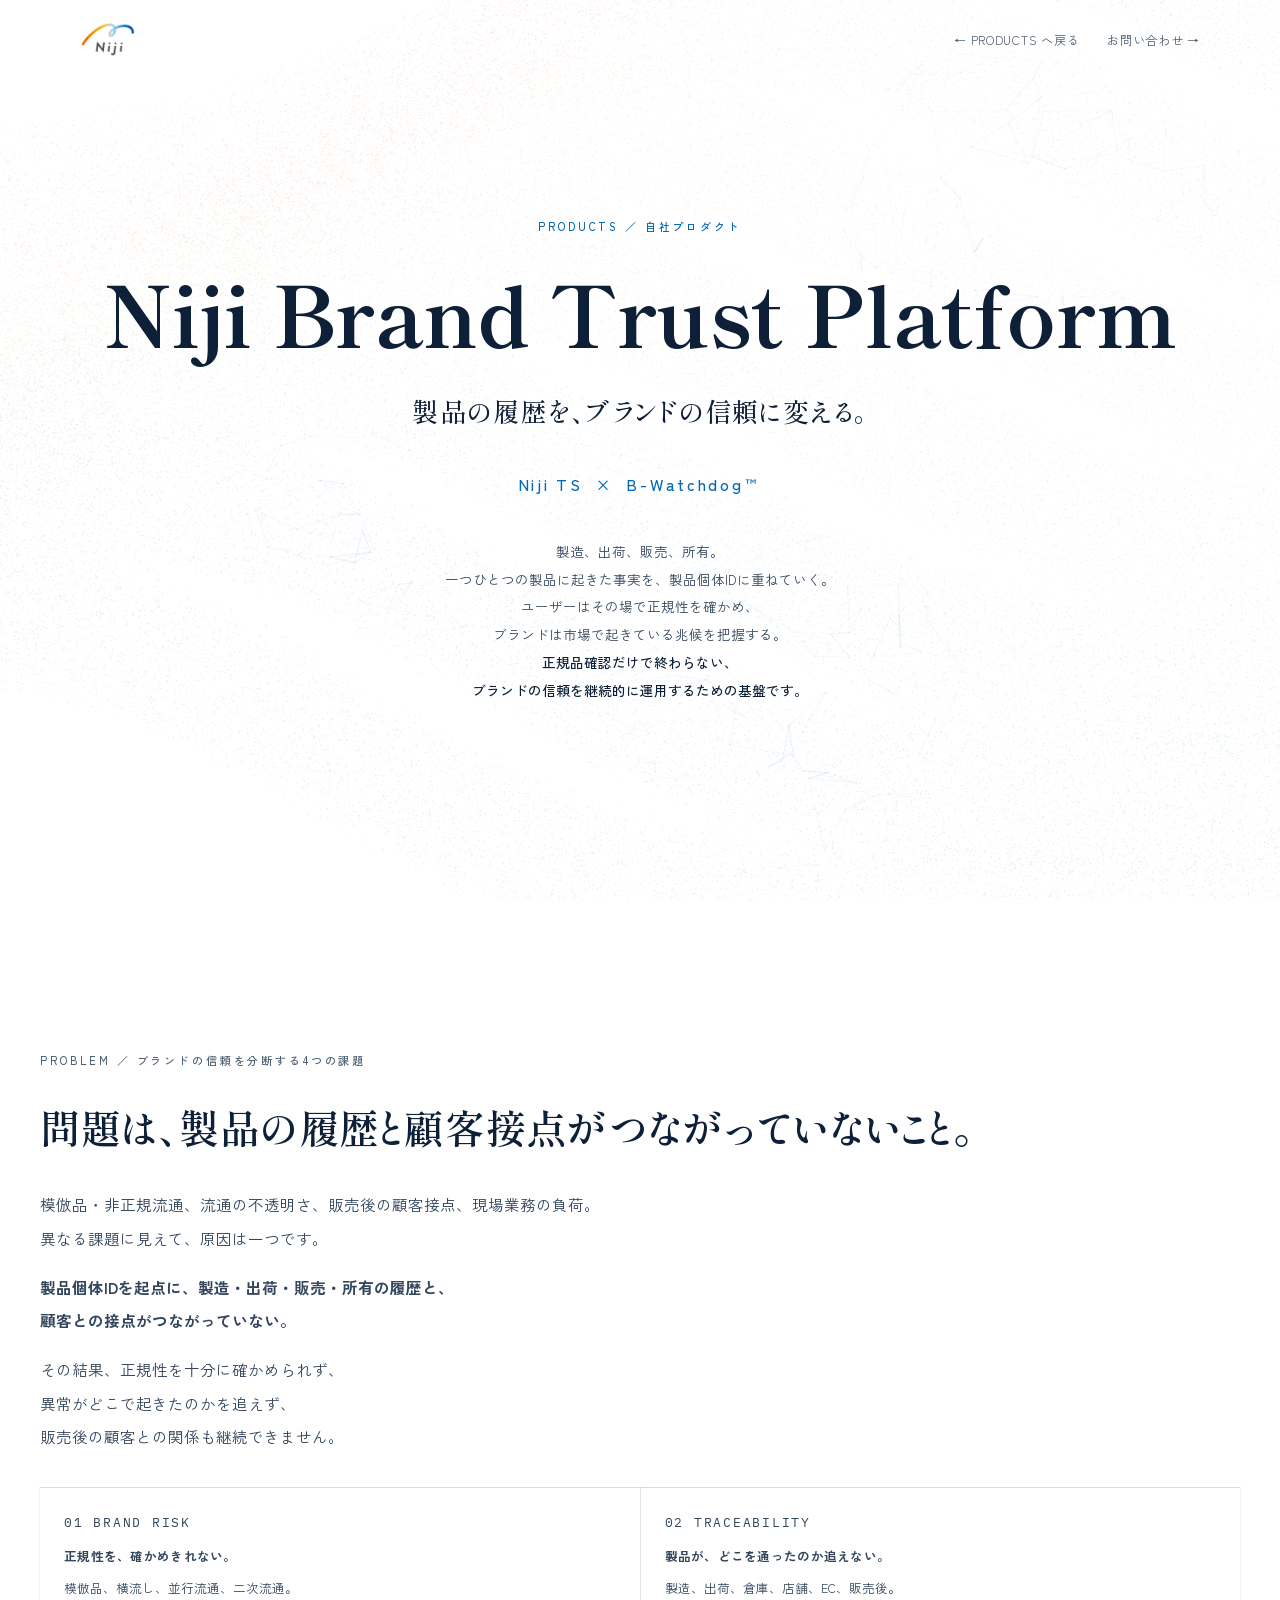
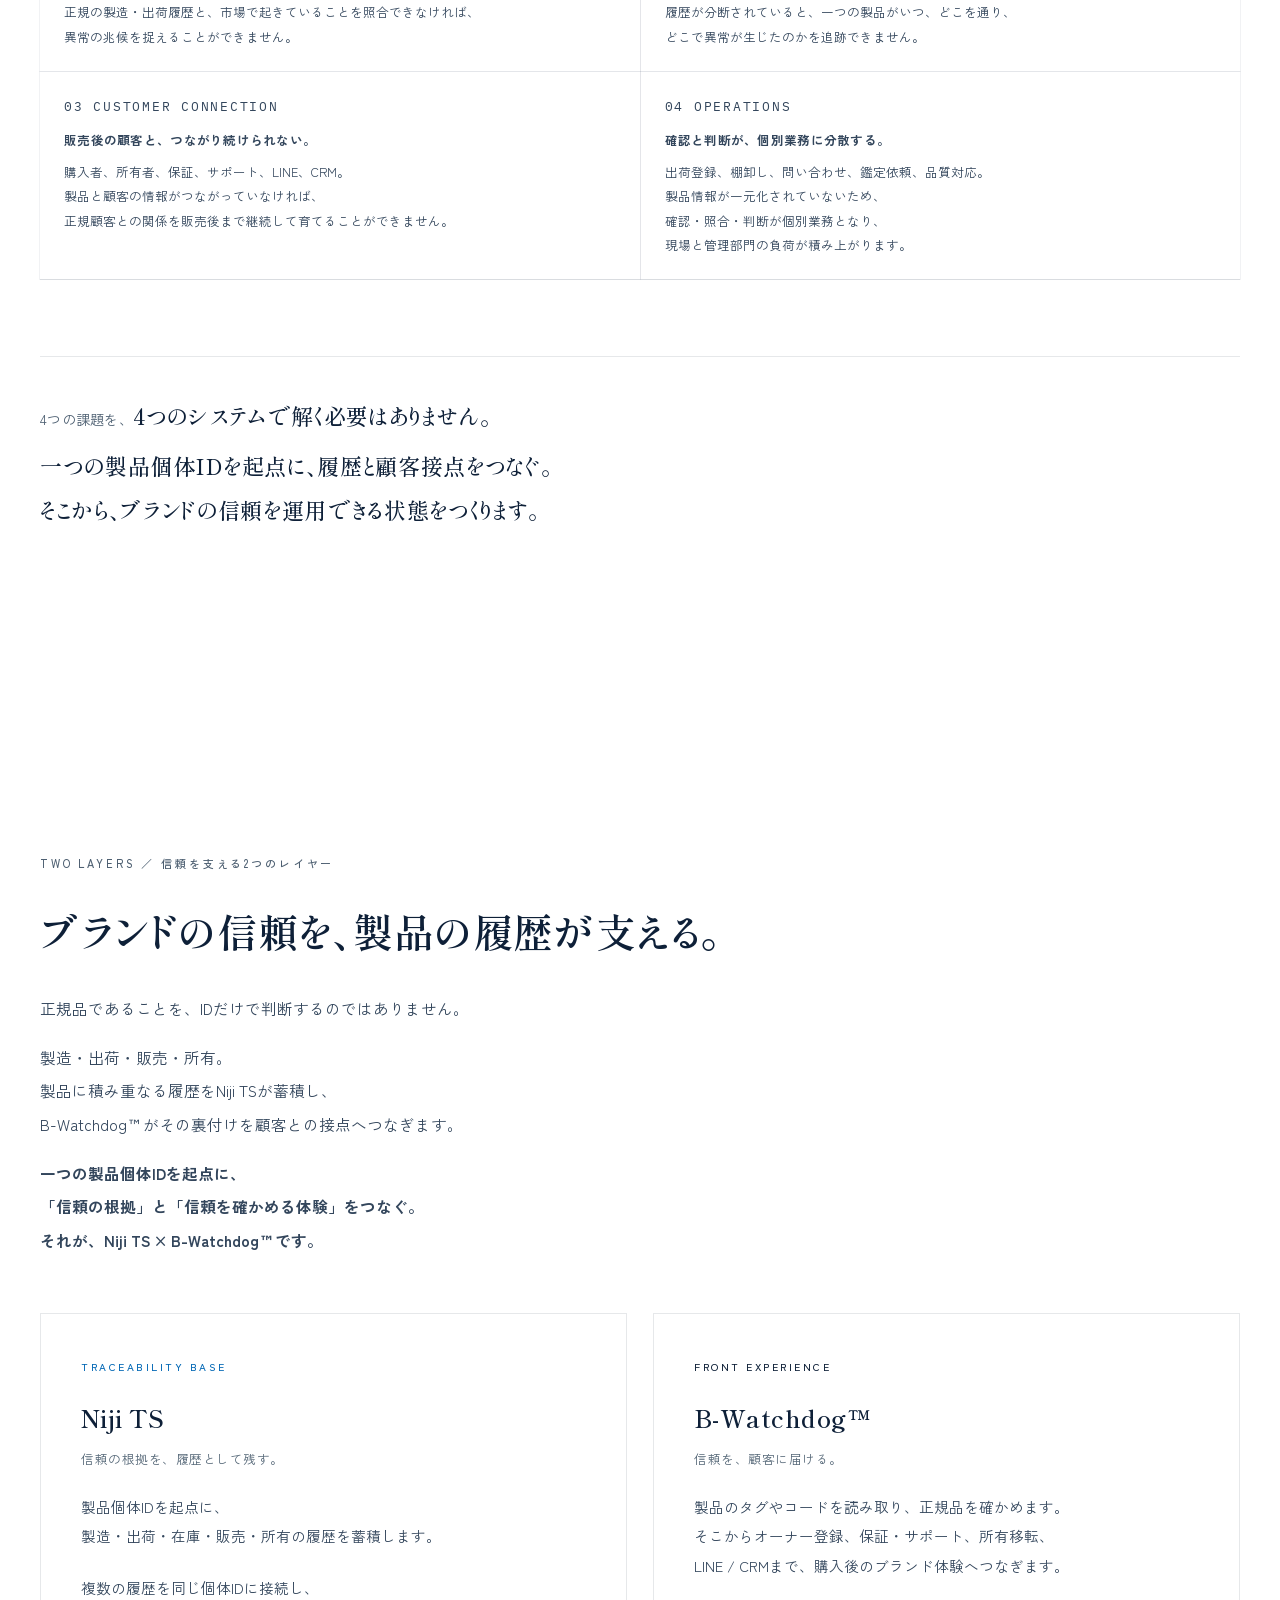
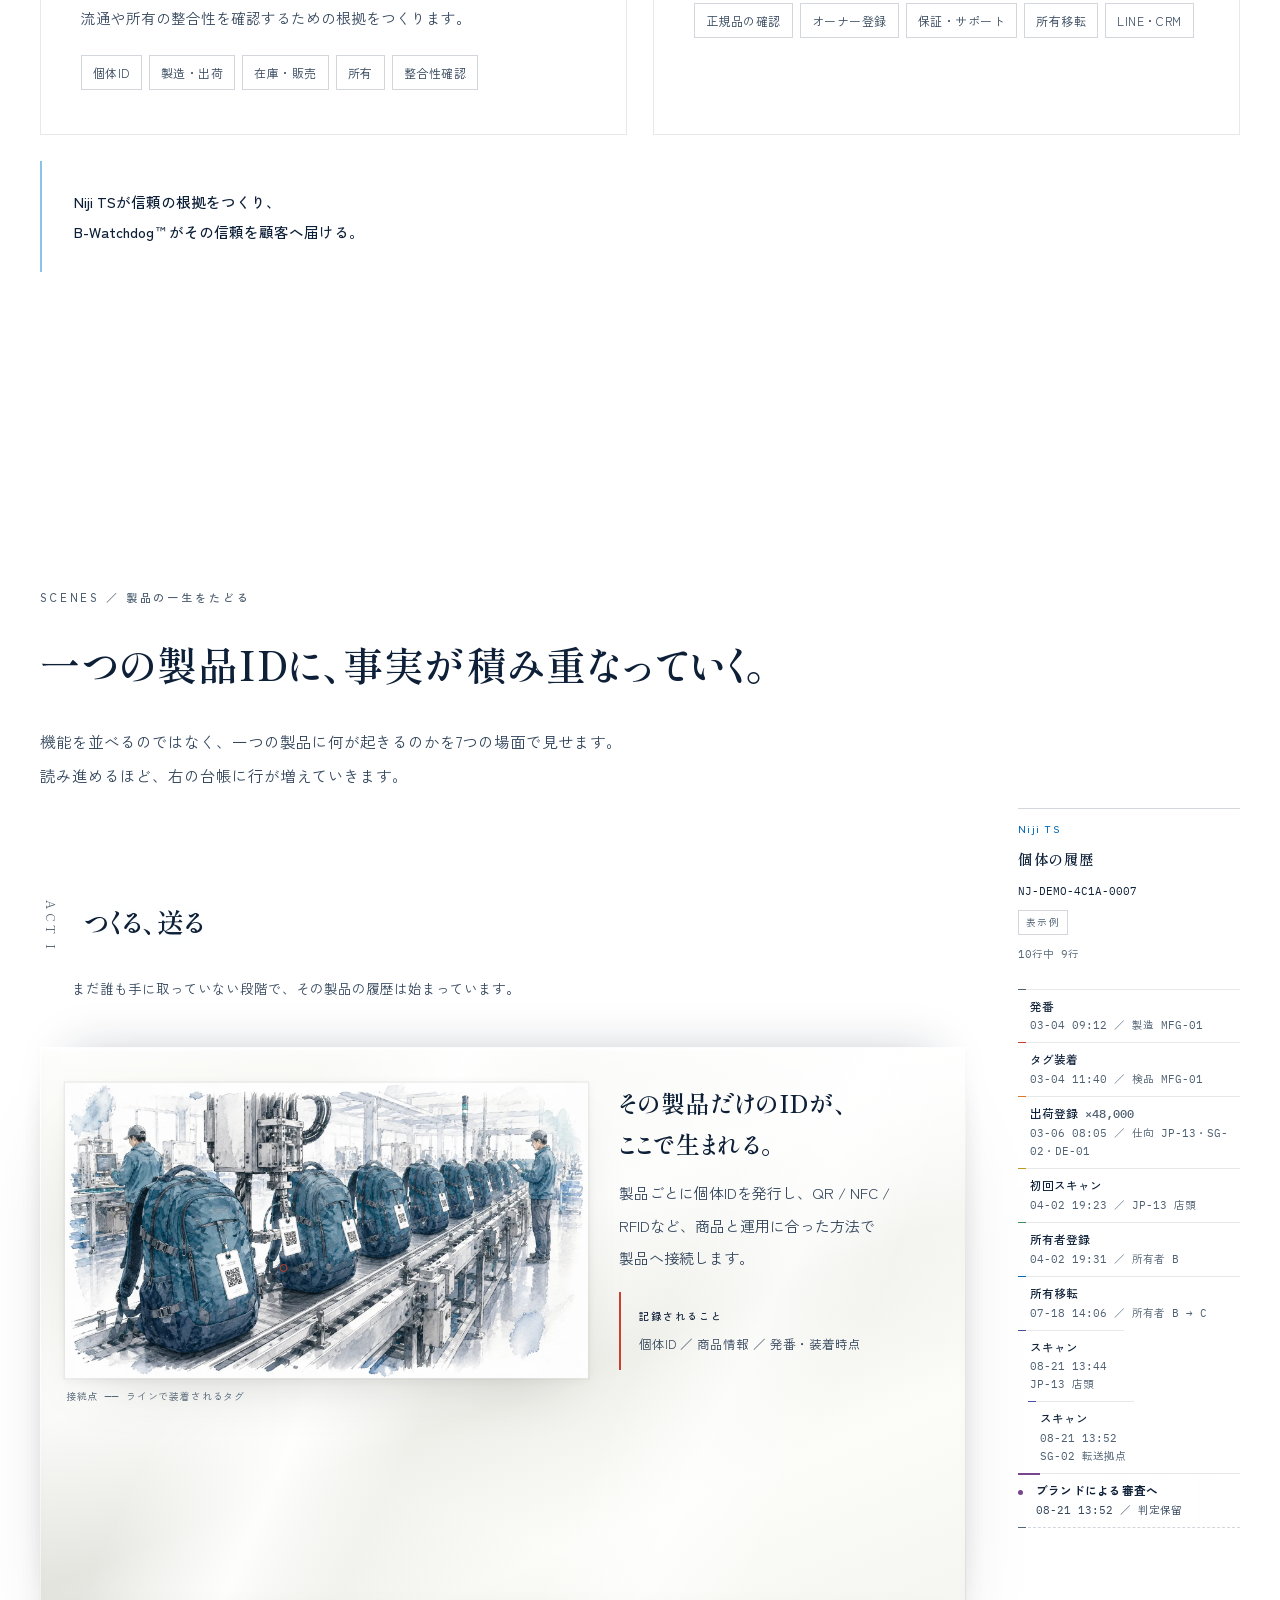
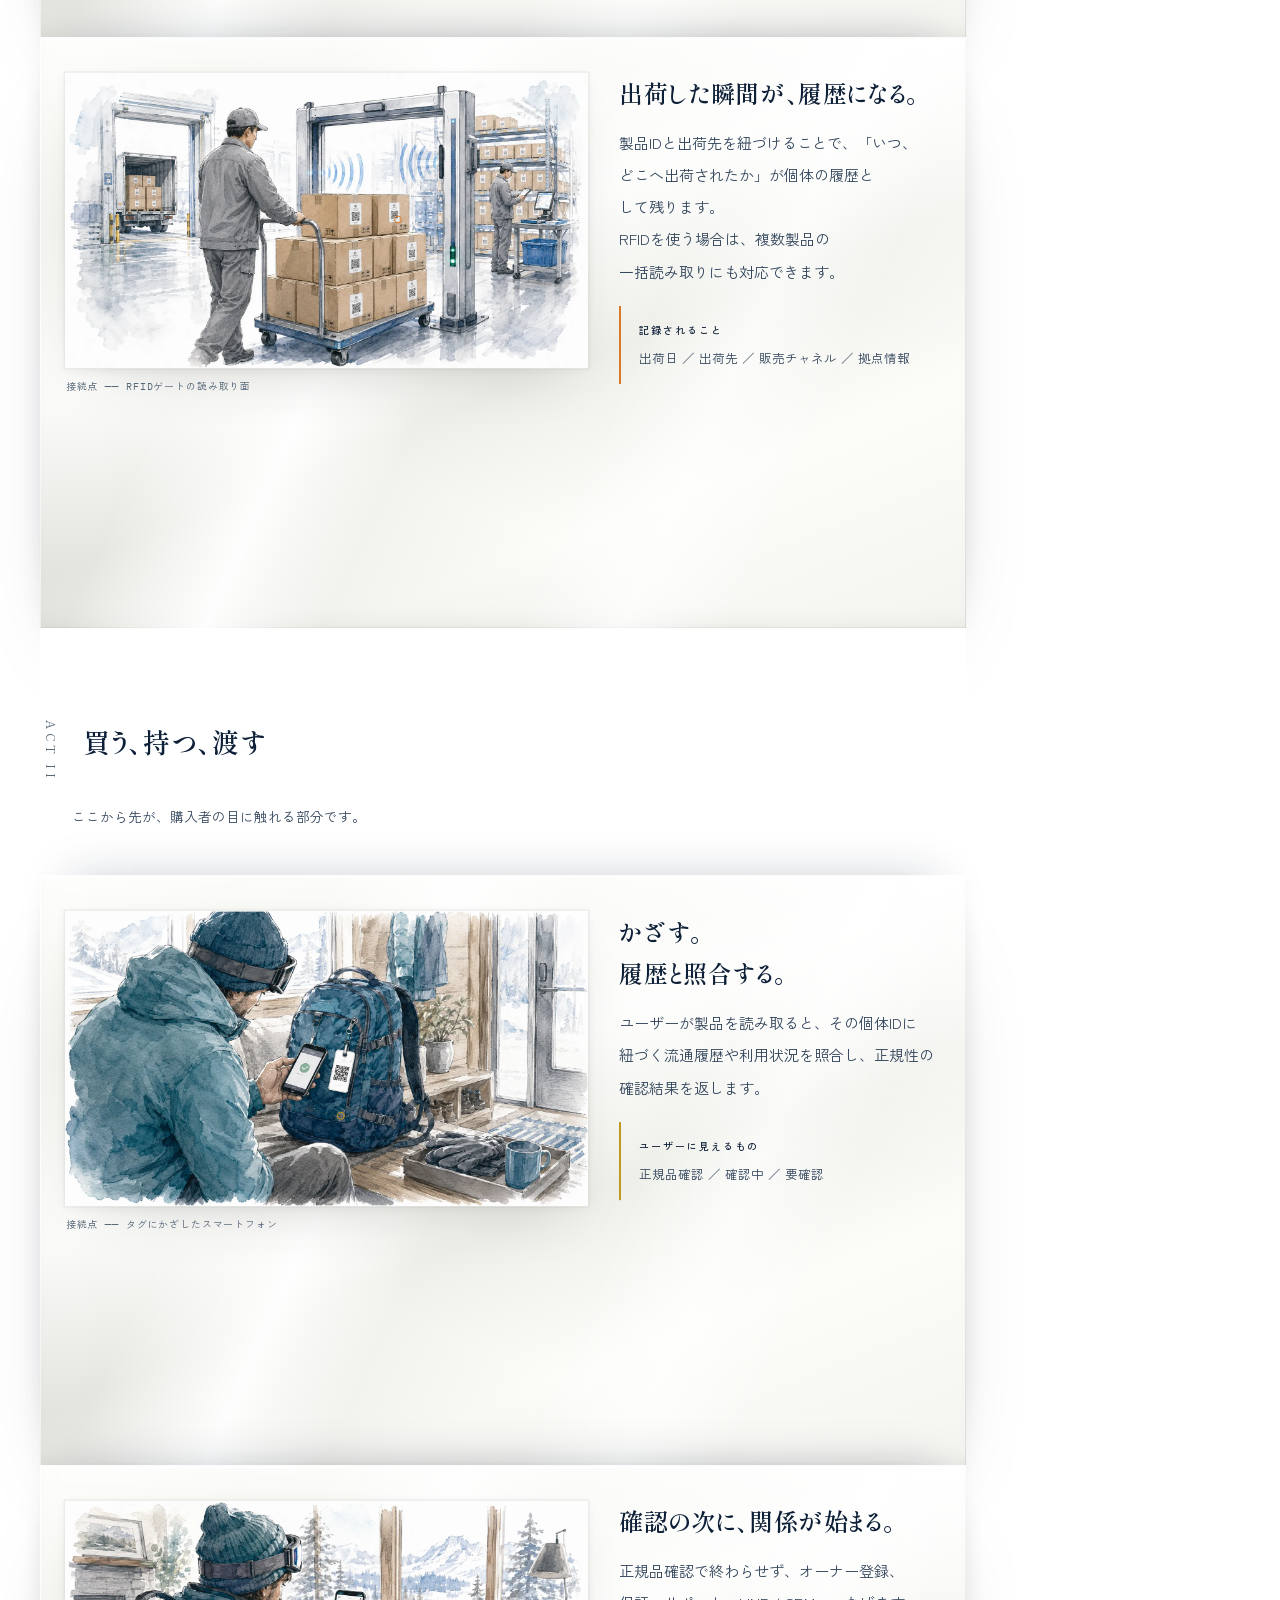
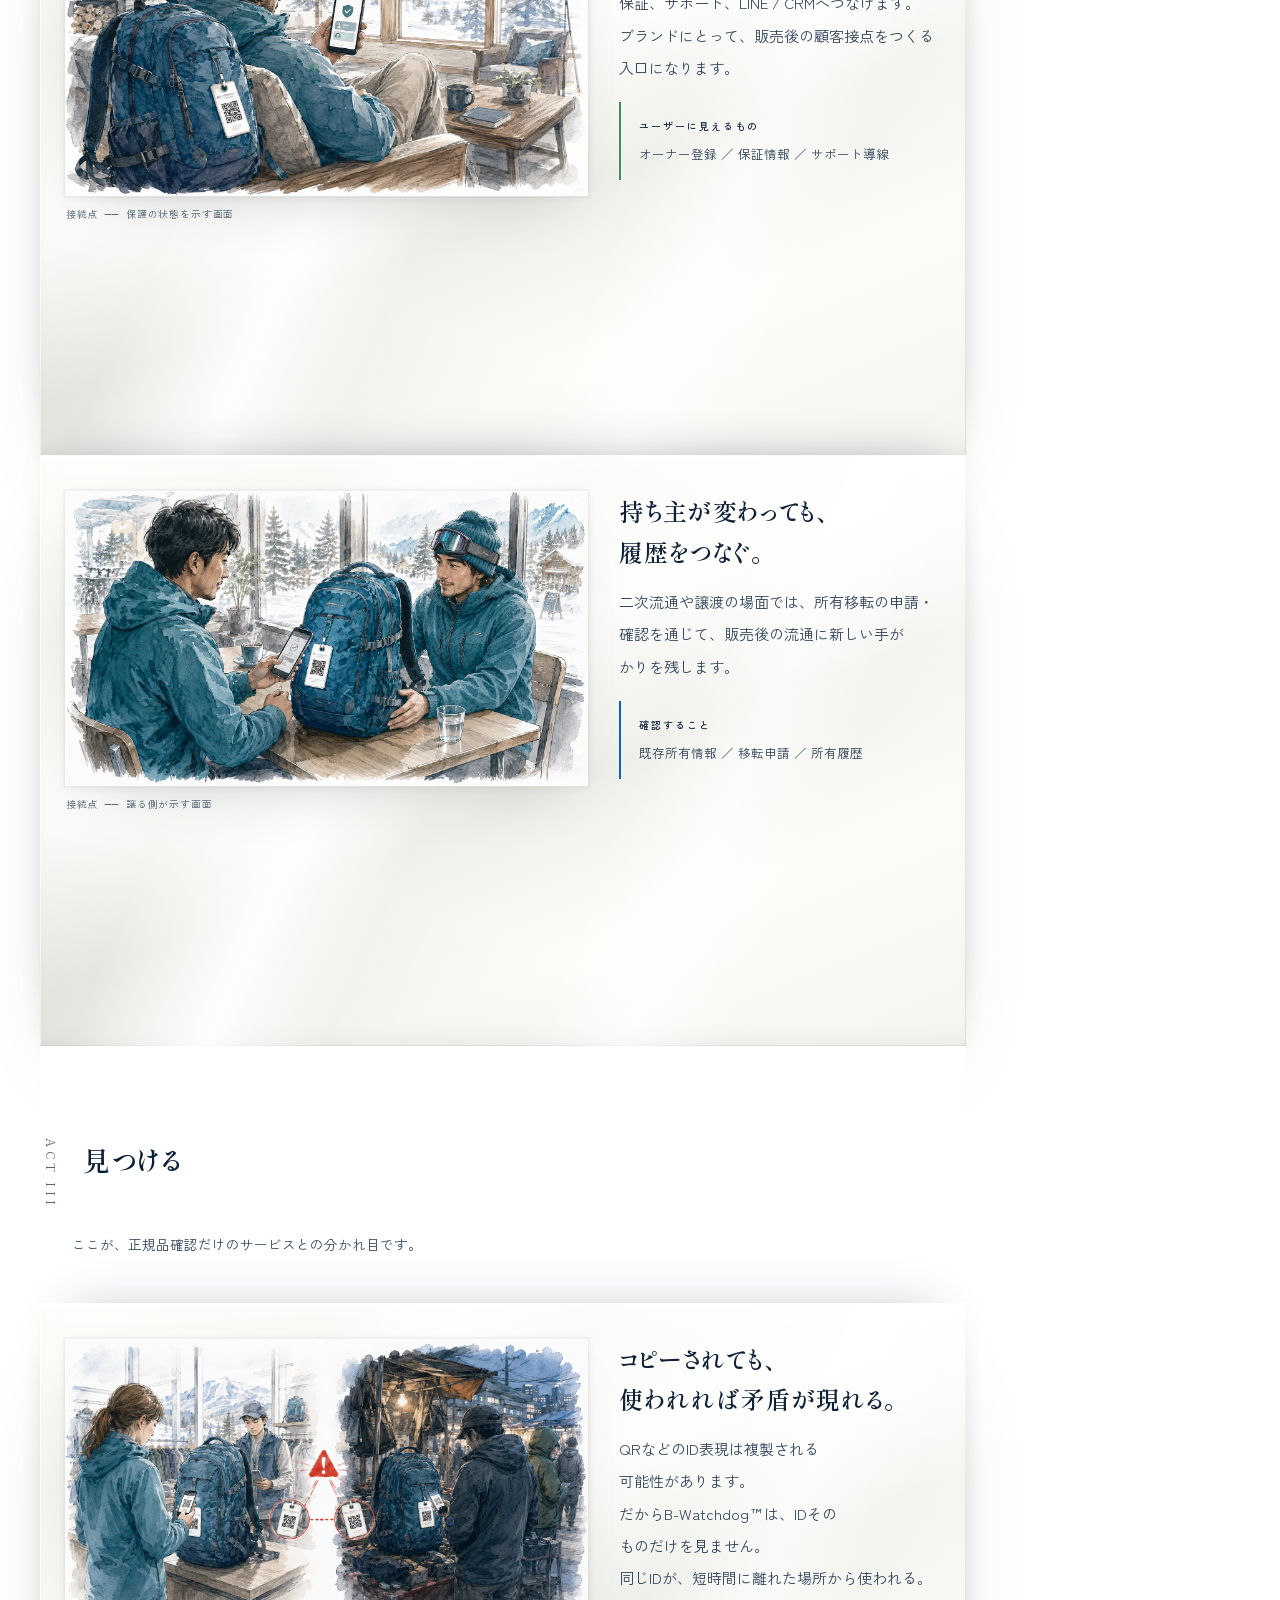
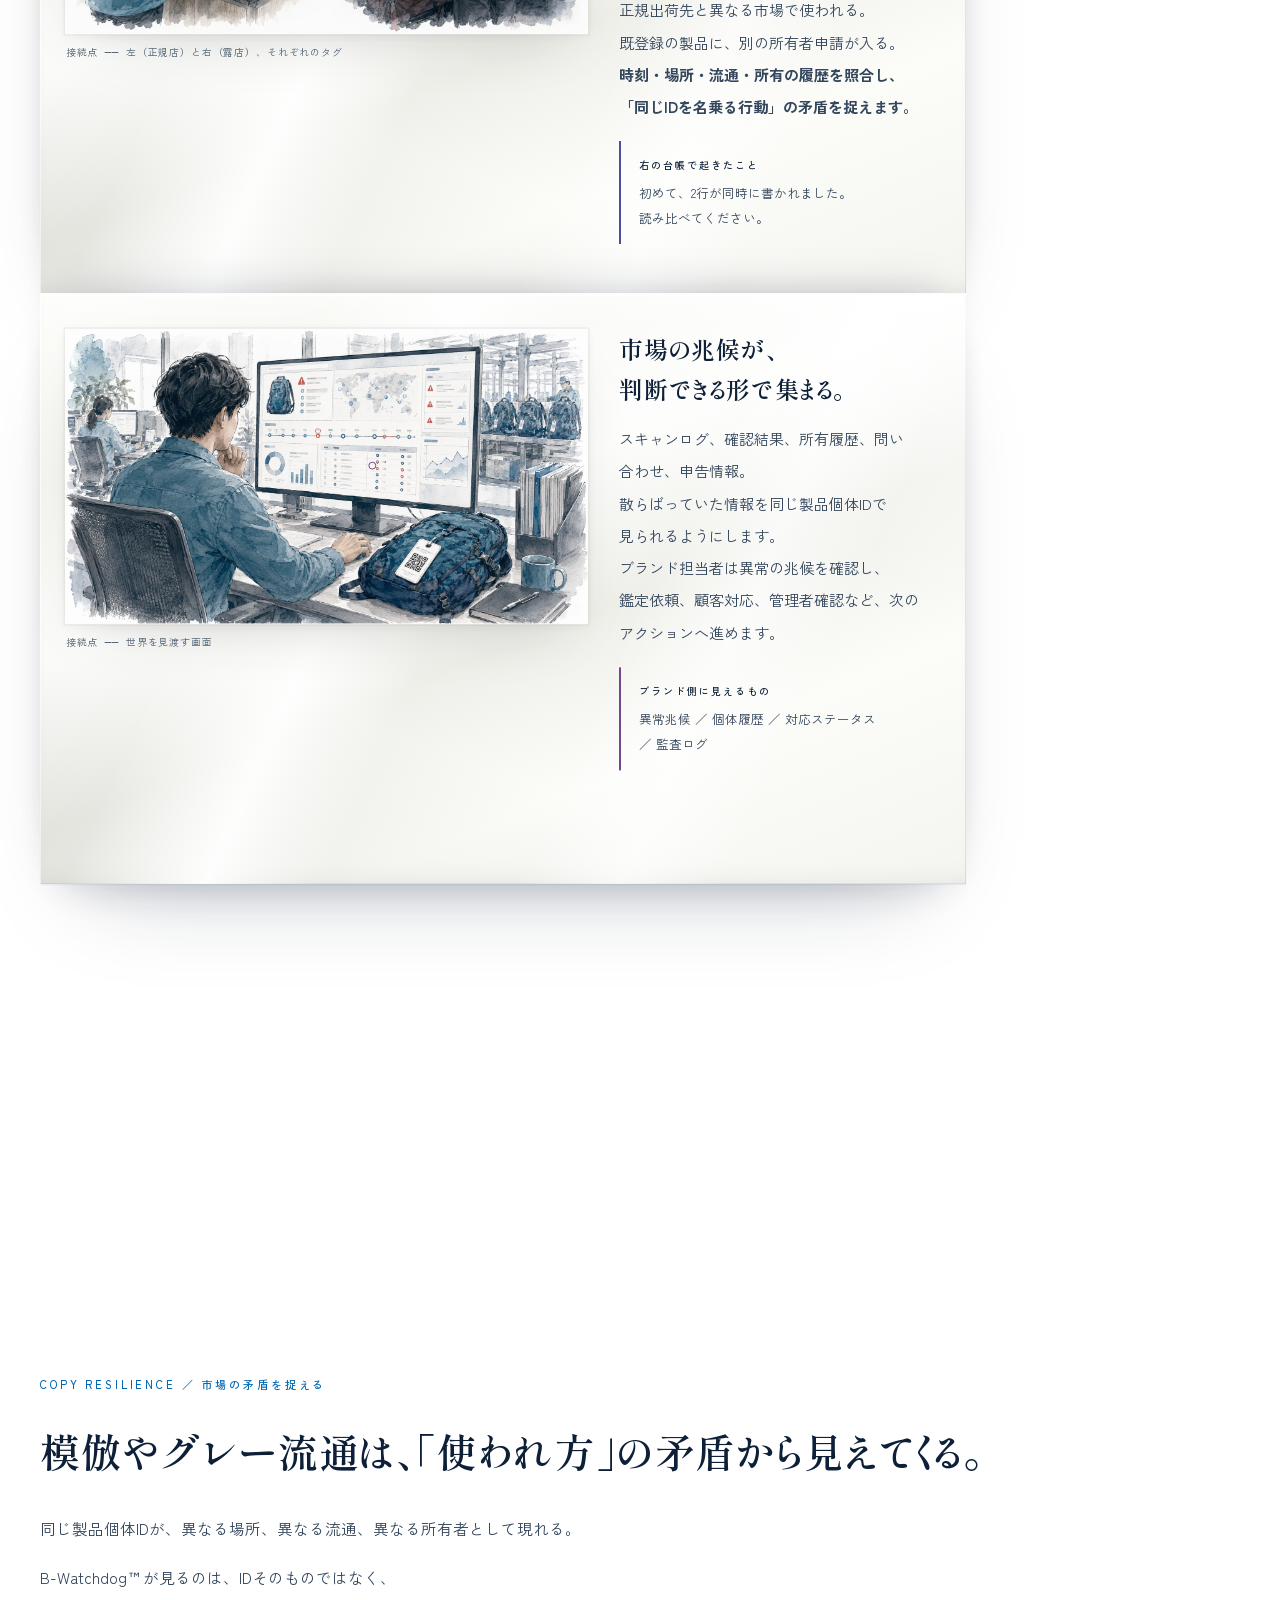
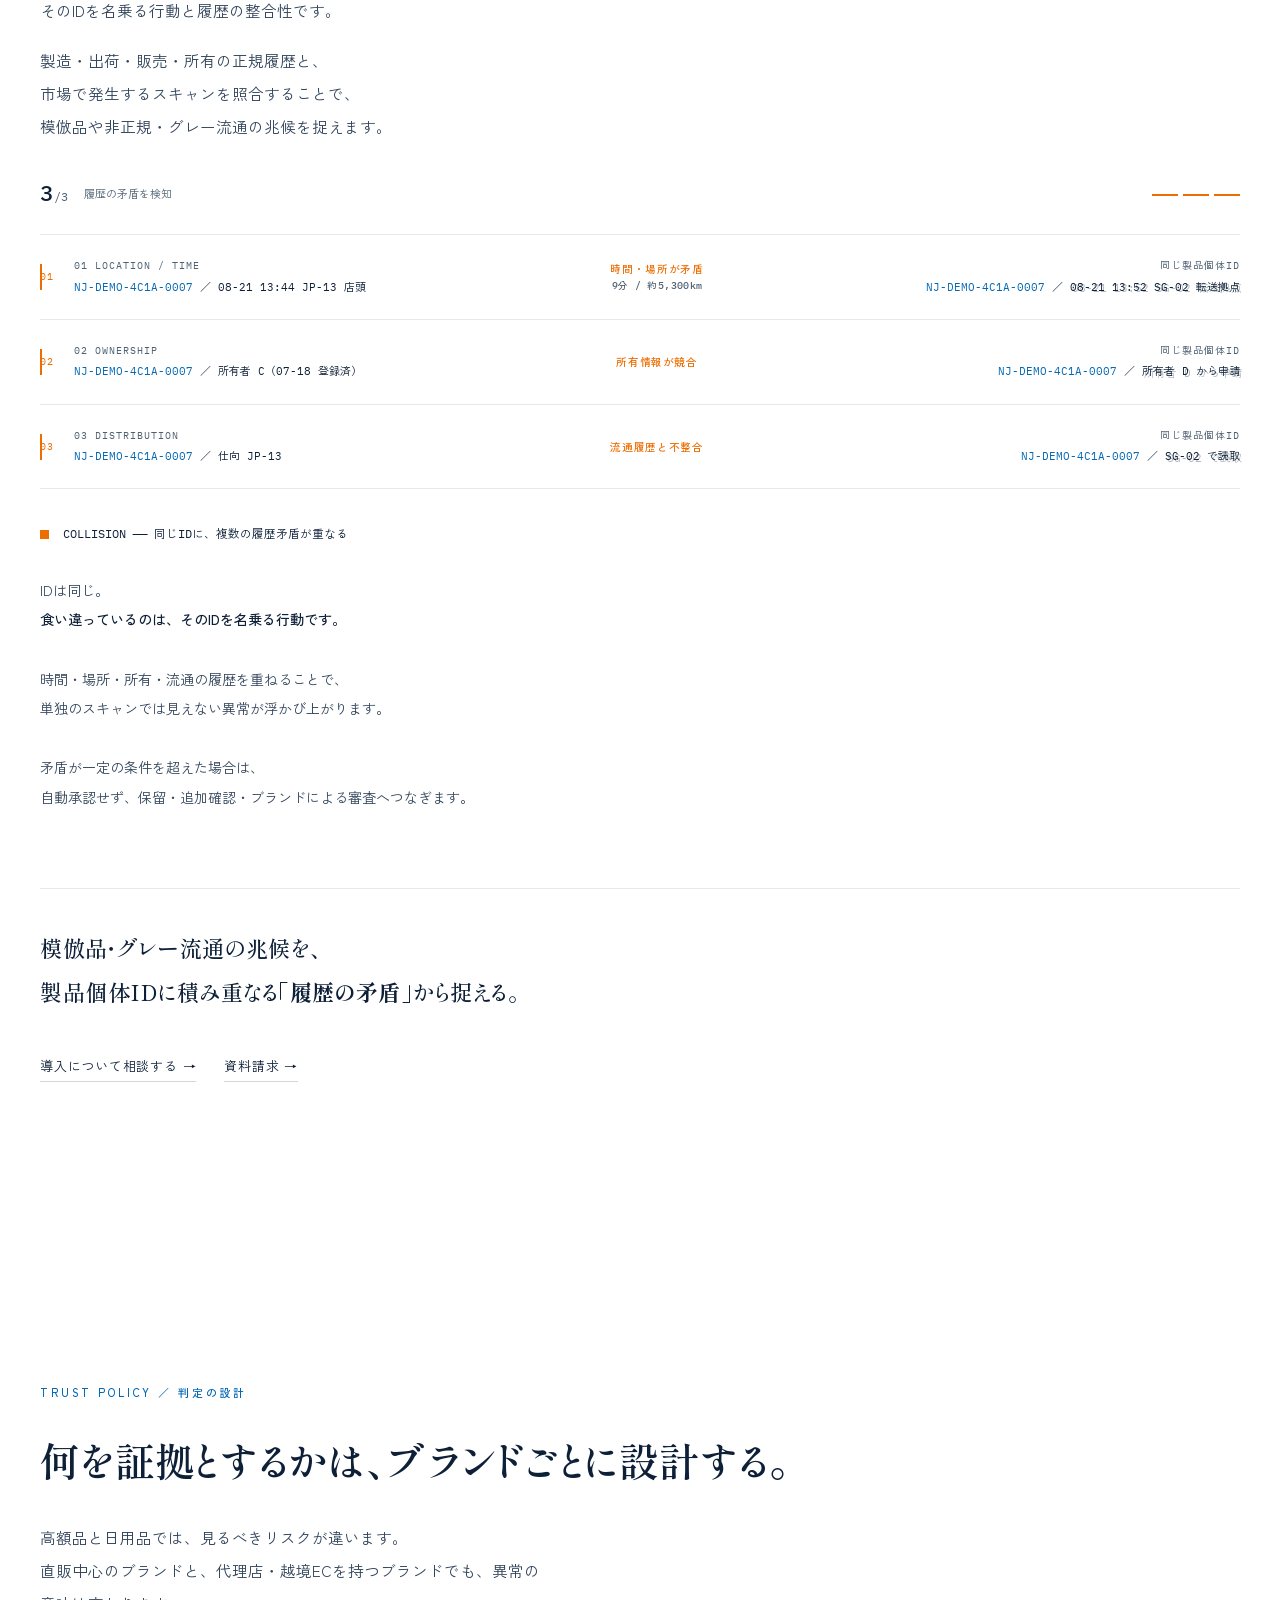
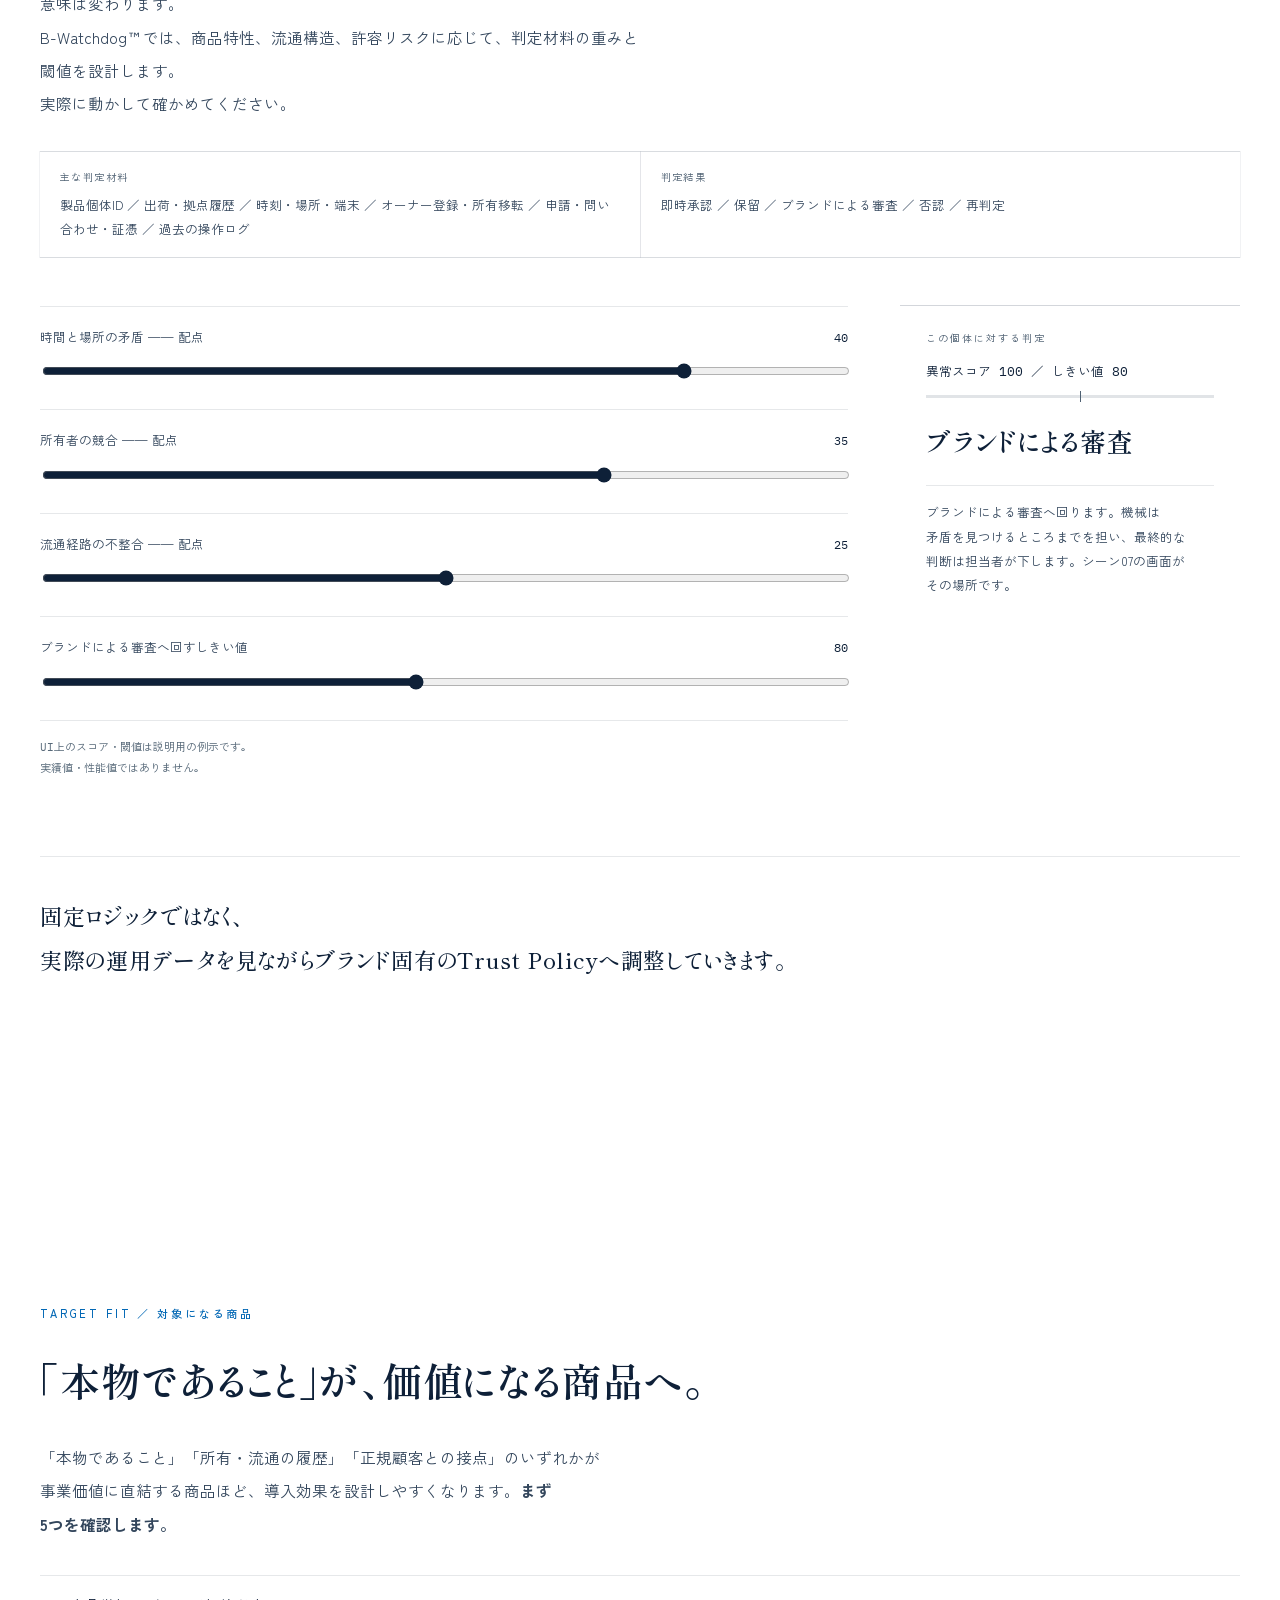
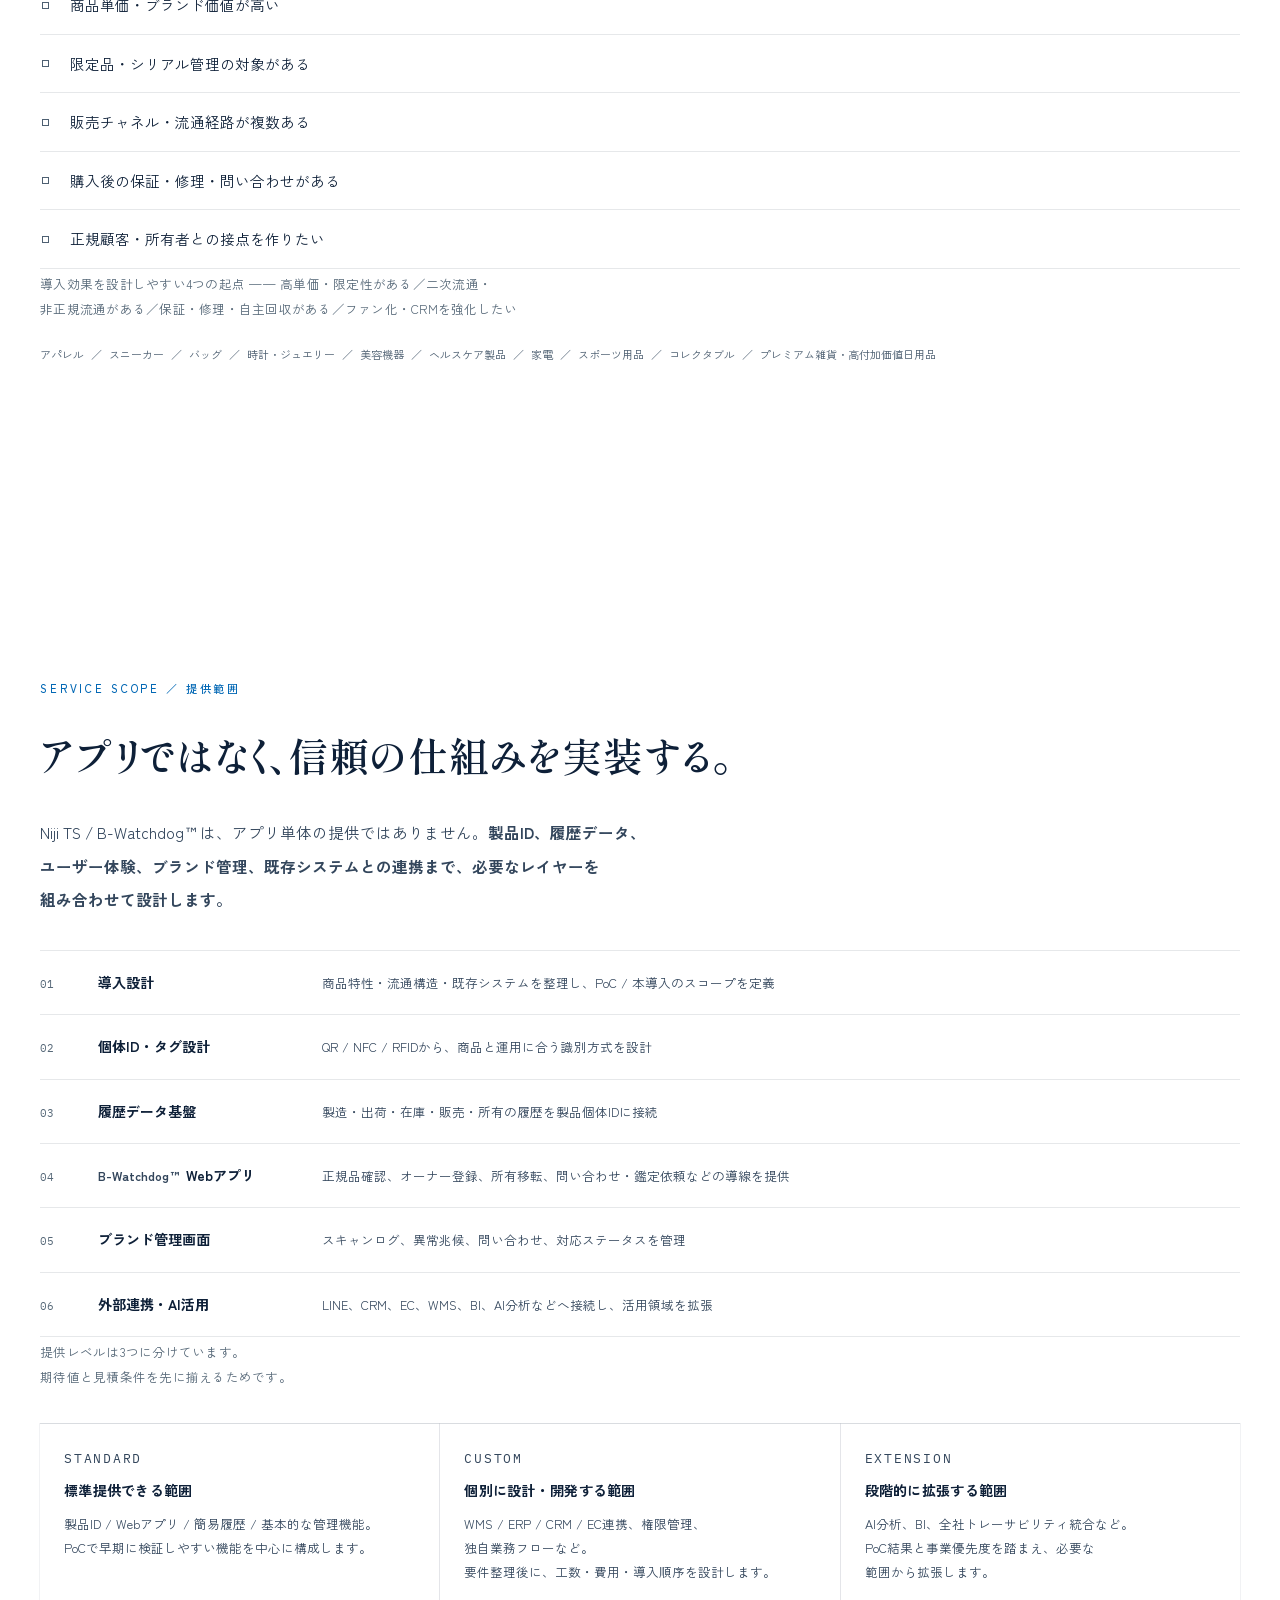
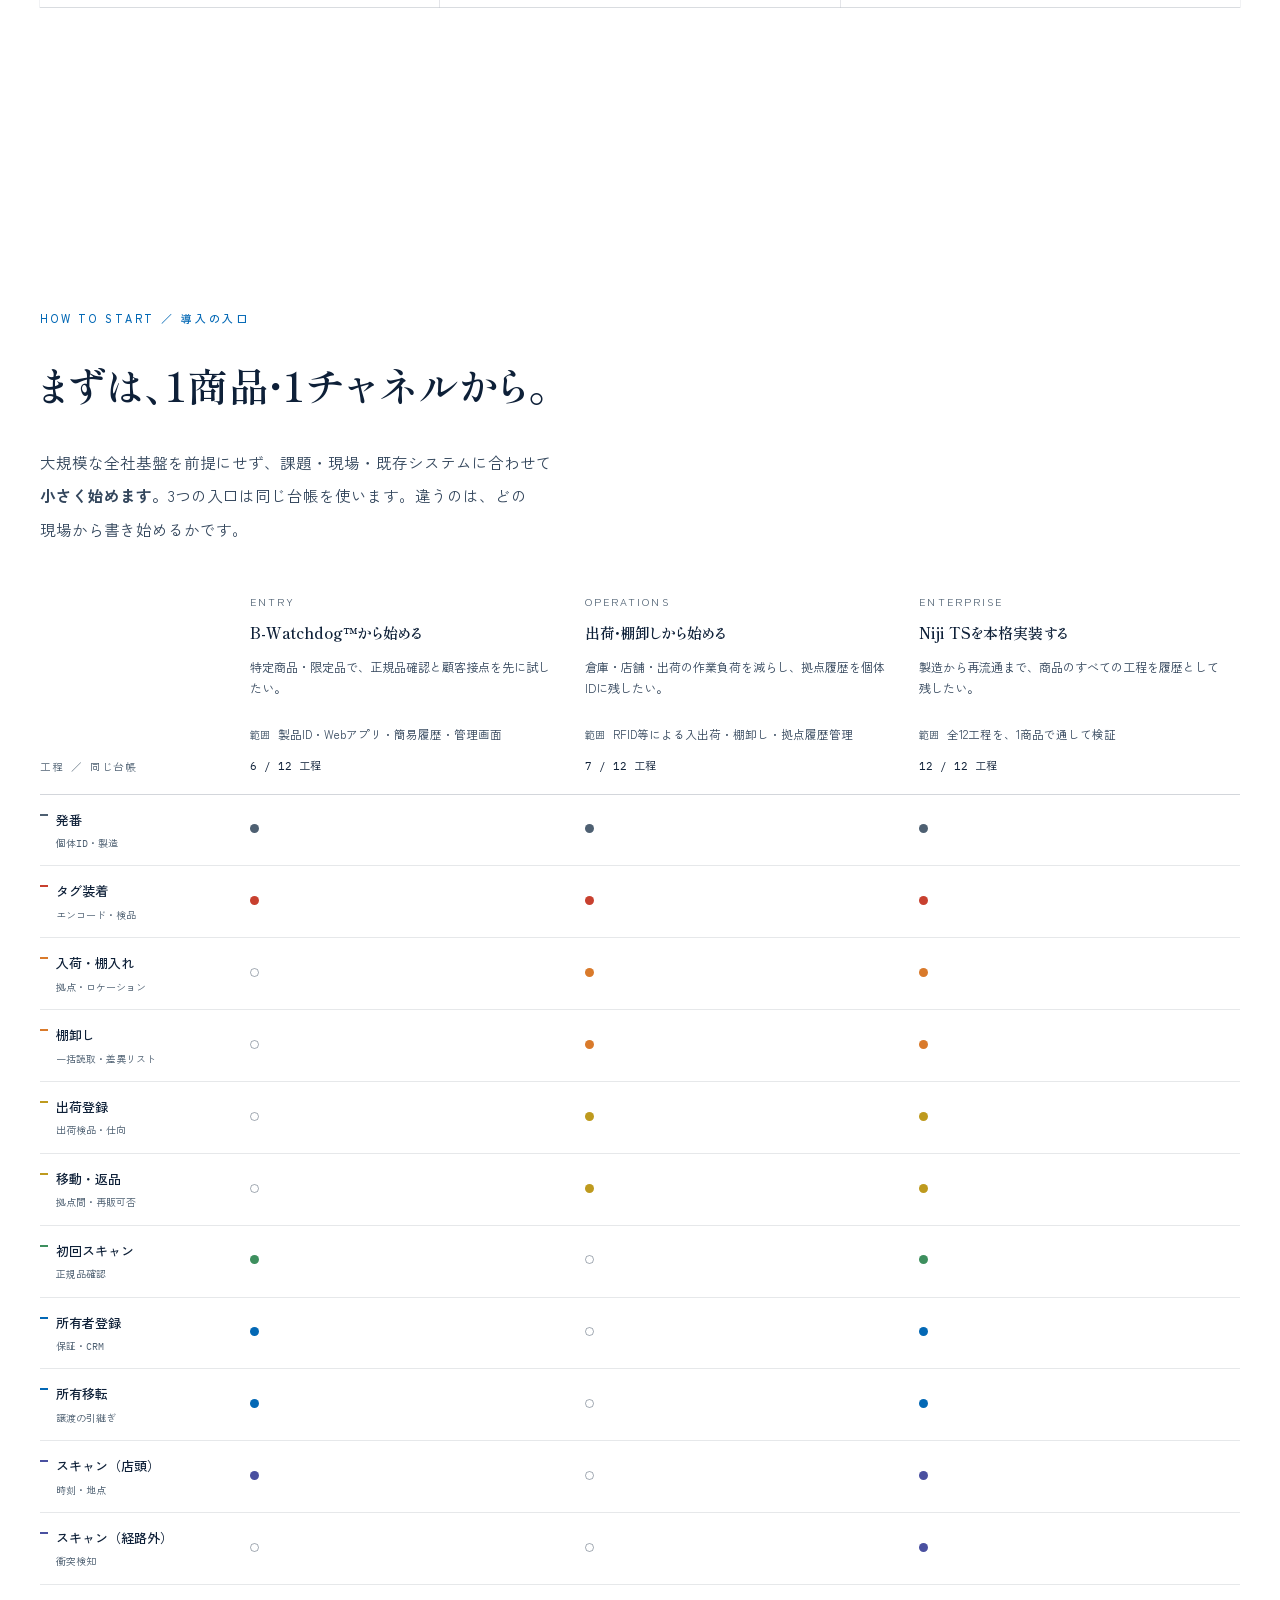
==== products/brand-trust-platform/index.html @ 4d15faae "公開サイト初版を追加" ====
<!doctype html>
<html lang="ja">
<head>
<meta charset="utf-8">
<meta name="viewport" content="width=device-width,initial-scale=1">
<meta name="description" content="Niji Brand Trust Platform は、製品個体IDを起点に製造・出荷・在庫・販売・所有の履歴を蓄積し、その履歴を根拠に正規性を確認できるようにするブランド信頼基盤です。履歴を蓄積する Niji TS と、その信頼を顧客接点へ届ける B-Watchdog™ で構成されます。">
<meta property="og:title" content="Niji Brand Trust Platform ｜ Niji TS × B-Watchdog™ ｜ 株式会社虹">
<meta property="og:description" content="Niji Brand Trust Platform は、製品個体IDを起点に製造・出荷・在庫・販売・所有の履歴を蓄積し、その履歴を根拠に正規性を確認できるようにするブランド信頼基盤です。履歴を蓄積する Niji TS と、その信頼を顧客接点へ届ける B-Watchdog™ で構成されます。">
<meta property="og:type" content="website">
<meta property="og:locale" content="ja_JP">
<meta property="og:site_name" content="株式会社虹">
<meta name="twitter:card" content="summary_large_image">
<style>*,*::before,*::after{box-sizing:border-box}body{margin:0}
img,svg,video,canvas{display:block;max-width:100%}</style>
<title>Niji Brand Trust Platform ｜ Niji TS × B-Watchdog™ ｜ 株式会社虹</title>
<link rel="preconnect" href="https://fonts.googleapis.com">
<link rel="preconnect" href="https://fonts.gstatic.com" crossorigin>
<link rel="stylesheet" href="https://fonts.googleapis.com/css2?family=IBM+Plex+Mono:wght@400;500&family=Shippori+Mincho:wght@500;600;700&family=Zen+Kaku+Gothic+New:wght@300;400;500;700&display=swap">

<style>

:root{
  --ink:#0E2038;
  --body:#33465C;
  
  --muted:#4E6072;
  --faint:#566878;

  --p-light:#CDD3DC;
  --p-mid:#ABB5C4;
  --p-deep:#3A5A81;
  --p-teal:#7FB2BF;
  --rule:rgba(14,32,56,.10);
  --rule-2:rgba(14,32,56,.18);

  --sky:#89C3EB;
  --blue:#0368B5;          
  --blue-text:#0368B5;     
  --collision:#ED6D00;    

  --s1:#C8402F; --s2:#D97A2B; --s3:#BE9A1E; --s4:#3D8F5E;
  --s5:#0368B5; --s6:#4A50A0; --s7:#77468F;

  --serif:"Shippori Mincho","Hiragino Mincho ProN","Yu Mincho",serif;
  --sans:"Zen Kaku Gothic New","Hiragino Sans","Yu Gothic",system-ui,sans-serif;
  --mono:"IBM Plex Mono","Zen Kaku Gothic New",ui-monospace,Menlo,monospace;

  --wrap:1600px;
  --pad:40px;
  --rail:222px;
}

*{box-sizing:border-box}

p, li, dd, dt, figcaption, .body, .sub, .lead, .seen, .warn, .pd, .act-note, .note, .bridge{
  line-break:strict;
}
@supports (word-break: auto-phrase){
  p, li, dd, dt, figcaption, .act-note, .bridge{ word-break:auto-phrase; }
}

h1, h2, h3, h4{ text-wrap:balance; }
p, li{ text-wrap:pretty; }
html{scroll-behavior:smooth}

body{
  margin:0;
  color:var(--ink);
  font-family:var(--sans);
  line-height:1.95;
  -webkit-font-smoothing:antialiased;
  font-feature-settings:"palt" 1;
  
  background:#fff;
}

#water{
  position:fixed;inset:0;z-index:0;
  width:100%;height:100%;
  display:block;pointer-events:none;
}

.page{position:relative;z-index:3}
.wrap{width:100%;max-width:var(--wrap);margin:0 auto;padding:0 var(--pad)}

.build-note{
  position:relative;z-index:6;
  background:rgba(14,32,56,.93);color:#C7D3DD;font-size:12.5px;line-height:1.7;
  padding:13px 0;letter-spacing:.02em;backdrop-filter:blur(6px);
}
.build-note .wrap{display:flex;gap:16px;align-items:baseline;flex-wrap:wrap}
.build-note b{color:#fff;font-weight:500;letter-spacing:.12em;font-size:11px}

section{padding:150px 0;position:relative}
.eyebrow{font-size:11px;font-weight:500;letter-spacing:.26em;color:var(--blue-text);margin:0 0 24px}
.eyebrow.q{color:var(--muted)}
h2.lede{
  font-family:var(--serif);font-weight:600;
  font-size:clamp(25px,3.3vw,40px);line-height:1.62;letter-spacing:.02em;
  margin:0 0 28px;color:var(--ink);text-wrap:balance;
}

.hint-line{max-width:74ch;font-size:12.5px;line-height:2;color:var(--faint);margin:2px 0 0;letter-spacing:.02em}
p.read{max-width:76ch;font-size:15.5px;line-height:2.15;color:var(--body);margin:0 0 16px}
.closer{
  margin-top:76px;padding-top:36px;border-top:1px solid var(--rule);
  font-family:var(--serif);font-weight:500;
  font-size:clamp(17px,2vw,22px);line-height:2;letter-spacing:.03em;
  color:var(--ink);text-wrap:balance;
}

.closer b{font-weight:700;color:var(--ink)}

.closer .lite{font-family:var(--sans);font-weight:400;font-size:14px;
  letter-spacing:.02em;color:var(--muted);display:inline-block;margin-bottom:10px}

.hero{
  min-height:100svh;display:flex;align-items:center;
  padding:120px 0 100px;
  position:relative;
}

.hero-wrap{text-align:center;display:flex;flex-direction:column;align-items:center;
  position:relative;z-index:1}
.hero .eyebrow{margin-bottom:26px}

.hero h1,.hero .lead,.hero .eyebrow,.hero .pair,.hero .sub,.hero .scroll-cue{
  text-shadow:0 0 6px #fff,0 0 14px #fff,0 0 24px rgba(255,255,255,.92);
}

.hero h1{text-shadow:0 0 10px #fff,0 0 26px rgba(255,255,255,.86)}

.hero .sub,.hero .pair{
  text-shadow:0 0 4px #fff,0 0 8px #fff,0 0 15px #fff,0 0 26px rgba(255,255,255,.94);
}

.hero .eyebrow{
  text-shadow:0 0 4px #fff,0 0 8px #fff,0 0 14px #fff,0 0 22px #fff,
    0 0 34px rgba(255,255,255,.9);
}
.hero h1{
  font-family:var(--serif);font-weight:700;
  
  font-size:clamp(30px,6.6vw,95px);line-height:1.14;letter-spacing:-.005em;
  margin:0 0 26px;color:var(--ink);text-wrap:balance;max-width:16em;
}
.hero .lead{
  font-family:var(--serif);font-weight:500;
  font-size:clamp(15px,2.05vw,26px);line-height:1.9;letter-spacing:.06em;
  color:var(--ink);margin:0 0 34px;max-width:30em;text-wrap:balance;
}
.hero .pair{font-weight:500;font-size:clamp(12px,1.5vw,16px);letter-spacing:.17em;color:var(--blue-text);margin:0 0 38px}
.hero .sub{max-width:62ch;font-size:13.5px;line-height:2.05;color:var(--body);margin:0}
.hero .sub b{color:var(--ink);font-weight:500}
.hero-cta{display:flex;gap:18px;flex-wrap:wrap;align-items:center;justify-content:center}

.hero-cta .btn-ghost{background:rgba(255,255,255,.94)}
.btn-ghost{display:inline-block;background:transparent;color:var(--ink);text-decoration:none;
  font-size:14px;font-weight:500;letter-spacing:.1em;padding:17px 34px;border:1px solid var(--rule-2);
  transition:border-color .2s ease,color .2s ease}
.btn-ghost:hover{border-color:var(--ink)}
.btn-ghost:focus-visible{outline:2px solid var(--blue);outline-offset:3px}
@media (max-width:900px){ .hero-cta{flex-direction:column;align-items:stretch;width:100%}
  .hero-cta .btn,.hero-cta .btn-ghost{width:100%;text-align:center} }
.scroll-cue{
  margin-top:64px;display:inline-flex;flex-direction:column;align-items:center;gap:12px;
  font-family:var(--mono);font-size:11px;letter-spacing:.18em;color:var(--muted);
}
.scroll-cue i{display:block;width:1px;height:42px;background:linear-gradient(180deg,var(--rule-2),transparent)}
.scroll-cue i{animation:cue 2.6s ease-in-out infinite}
@keyframes cue{0%,100%{transform:scaleY(.55);opacity:.5}50%{transform:scaleY(1);opacity:1}}

.roles{display:grid;grid-template-columns:1fr 1fr;gap:26px;margin-top:56px}
.card{
  background:rgba(255,255,255,.62);
  border:1px solid rgba(255,255,255,.9);
  box-shadow:0 2px 40px rgba(14,32,56,.055);
  backdrop-filter:blur(9px);-webkit-backdrop-filter:blur(9px);
  padding:42px 40px 44px;
}
.card .k{font-size:10.5px;letter-spacing:.24em;font-weight:500;margin:0 0 18px}
.card.front .k{color:var(--ink)}
.card.base .k{color:var(--blue-text)}
.card h3{font-family:var(--serif);font-weight:600;font-size:24px;letter-spacing:.02em;margin:0 0 4px}
.card .sub{font-size:12.5px;color:var(--faint);margin:0 0 20px;letter-spacing:.04em}
.card p{font-size:14.5px;line-height:2.05;color:var(--body);margin:0 0 22px}
.card ul{list-style:none;padding:0;margin:0;display:flex;flex-wrap:wrap;gap:7px}
.card li{font-size:12px;letter-spacing:.04em;color:var(--body);border:1px solid var(--rule-2);padding:5px 11px}
.bridge{
  margin-top:26px;padding:26px 32px;
  border-left:2px solid var(--sky);
  font-size:14.5px;line-height:2.05;color:var(--body);
  background:rgba(255,255,255,.45);
  max-width:82ch;   
}
.bridge b{color:var(--ink);font-weight:500}

.stage{display:grid;grid-template-columns:minmax(0,1fr) var(--rail);gap:0 52px;align-items:stretch}
.rail-wrap{position:relative;height:100%}

.story{min-width:0;padding-bottom:190px}

.story > *{position:relative}

.act{padding:88px 0 8px;margin:0;background:#fff}
.act-inner{display:flex;align-items:flex-start;gap:20px}
.act .no{
  writing-mode:vertical-rl;font-family:var(--serif);font-size:12px;
  letter-spacing:.3em;color:var(--faint);white-space:nowrap;padding-top:4px;
}
.act h3{
  font-family:var(--serif);font-weight:600;font-size:clamp(20px,2.4vw,27px);
  letter-spacing:.03em;margin:0;color:var(--ink);
  text-shadow:0 0 22px rgba(251,253,255,.95),0 0 8px rgba(251,253,255,.9);
}
.act-note{font-size:13.5px;color:var(--body);margin:0;padding:14px 0 46px 32px;line-height:2;background:#fff}

.scene{position:sticky;top:0;padding:0;border-top:none}
.sheet{
  position:relative;
  
  background:
    linear-gradient(158deg,
      #FDFDFB 0%, #F5F5F1 20%, #FDFDFC 39%,
      #EFEFEA 56%, #FCFCF9 74%, #F4F4F0 100%);
  border-top:1px solid rgba(255,255,255,.92);
  padding:30px 22px 36px;
  transform-origin:50% 0;
  
  transform:translateY(var(--ty,0px)) scale(var(--sc,1));
  opacity:var(--op,1);
  box-shadow:
    
    inset 0 1px 0 rgba(255,255,255,1),
    inset 1px 0 0 rgba(255,255,255,.95),
    inset -1px 0 0 rgba(96,96,88,.13),
    inset 0 -1px 0 rgba(96,96,88,.10),
    
    inset 0 30px 38px -34px rgba(255,255,255,.85),
    inset 0 -16px 26px -20px rgba(96,96,88,.17),
    
    0 1px 1px rgba(14,32,56,.05),
    0 20px 44px -26px rgba(14,32,56,.28),
    0 46px 96px -58px rgba(14,32,56,.34),
    
    0 -1px 0 rgba(255,255,255,.94),
    0 -26px 46px -30px rgba(14,32,56,.22);
}

.sheet::before{
  content:"";position:absolute;inset:0;z-index:0;pointer-events:none;
  background:
    linear-gradient(114deg,
      rgba(255,255,255,0) 24%, rgba(255,255,255,.92) 36%,
      rgba(255,255,255,0) 46%),
    linear-gradient(114deg,
      rgba(255,255,255,0) 62%, rgba(255,255,255,.68) 71%,
      rgba(255,255,255,0) 80%),
    linear-gradient(200deg, rgba(255,255,255,.85), rgba(255,255,255,0) 34%),
    linear-gradient(20deg, rgba(112,112,102,.11), rgba(112,112,102,0) 30%);
}

.sheet > *{position:relative;z-index:1}
.sheet::after{
  content:"";position:absolute;inset:0;pointer-events:none;z-index:2;
  background:#F6F6F2;opacity:var(--vl,0);
}

.sheet .txt{
  transform:translateY(calc((1 - var(--en,1)) * 15px));
  opacity:calc(.28 + .72 * var(--en,1));
}
.sheet figure.plate{
  transform:scale(calc(.986 + .014 * var(--en,1)));
  transform-origin:50% 100%;
}

.sheet{display:grid;grid-template-columns:1.5fr .92fr;gap:28px;align-items:start}
.sheet .txt{min-width:0;padding-top:4px}
figure.plate{margin:0;position:relative;min-width:0}
@media (max-width:1000px){
  .sheet{grid-template-columns:1fr;gap:20px}
  figure.plate{max-width:min(100%, calc(38svh * 16 / 9));margin:0 auto}
}

.plate img,
.plate .frame{
  aspect-ratio:16/9;width:100%;height:auto;display:block;
  background:#fff;
  box-shadow:
    0 0 0 1px rgba(255,255,255,.95),
    0 0 0 2px rgba(112,112,102,.13),
    0 2px 10px rgba(52,50,44,.07),
    0 26px 58px -30px rgba(52,50,44,.26);
  transition:transform .9s cubic-bezier(.22,1,.36,1),opacity .9s ease;
}
.plate .frame{
  display:flex;flex-direction:column;align-items:center;justify-content:center;gap:10px;
  text-align:center;padding:24px;
  background:linear-gradient(180deg,#fff 0%,#F4FAFD 100%);
  border:1px dashed rgba(14,32,56,.22);
  box-shadow:none;
}
.scene:not(.in) .plate img,
.scene:not(.in) .plate .frame{opacity:0;transform:translateY(26px) scale(.985)}
.plate .pn{font-family:var(--serif);font-size:clamp(34px,5vw,54px);line-height:1;font-weight:600;color:var(--tick);opacity:.4;font-variant-numeric:tabular-nums}
.plate .pt{font-family:var(--serif);font-size:clamp(14px,1.8vw,18px);letter-spacing:.06em;color:var(--body)}
.plate .pm{font-family:var(--mono);font-size:10px;letter-spacing:.12em;color:var(--faint)}
.plate .anchor{position:absolute;width:8px;height:8px;border:1px solid var(--tick);border-radius:50%;left:var(--ax);top:var(--ay)}
.plate figcaption{font-family:var(--mono);font-size:10px;color:var(--faint);letter-spacing:.1em;margin-top:10px}

.scene h4{
  font-family:var(--serif);font-weight:600;
  font-size:clamp(18px,2.1vw,24px);line-height:1.7;letter-spacing:.025em;
  margin:0 0 13px;color:var(--ink);text-wrap:balance;
}
.scene .body{max-width:66ch;font-size:15px;line-height:2.15;color:var(--body);margin:0}
.scene .seen{
  margin-top:18px;padding:14px 18px;
  background:rgba(255,255,255,.5);border-left:2px solid var(--tick);
  font-size:12.5px;line-height:2;color:var(--body);
}
.scene .seen b{font-size:10px;letter-spacing:.2em;color:var(--ink);font-weight:500;display:block;margin-bottom:5px}

.faq{margin-top:34px;border-top:1px solid var(--rule)}
.qa{border-bottom:1px solid var(--rule)}
.qa summary{
  list-style:none;cursor:pointer;
  display:grid;grid-template-columns:1fr 26px;align-items:start;gap:24px;
  padding:24px 0 23px;
}
.qa summary::-webkit-details-marker{display:none}
.qa summary:hover h3{color:var(--blue-text)}
.qa summary:focus-visible{outline:2px solid var(--blue-500,#2B78B8);outline-offset:3px}

.qa .mk{position:relative;width:26px;height:26px;margin-top:2px;justify-self:end}
.qa .mk::before,.qa .mk::after{
  content:"";position:absolute;left:5px;top:12px;width:16px;height:1px;
  background:var(--ink);transition:transform .32s cubic-bezier(.22,.8,.3,1),opacity .32s ease;
}
.qa .mk::after{transform:rotate(90deg)}
.qa[open] .mk::after{transform:rotate(0);opacity:0}
.qa-a{padding:0 50px 30px 0}
.qa h3{
  font-family:var(--serif);font-weight:600;
  font-size:clamp(15px,1.6vw,18px);line-height:1.85;letter-spacing:.02em;
  color:var(--ink);margin:0;text-wrap:pretty;transition:color .3s ease;
}

.qa p{
  max-width:none;font-size:14.5px;line-height:2.1;color:var(--body);margin:0;
  text-wrap:pretty;
}
@media (max-width:900px){ .qa-a{padding:0 0 26px} }
@media (max-width:900px){
  .faq{margin-top:34px}
  .qa{padding:22px 0 20px}
}

.ph{display:inline-block}

.nb{white-space:nowrap}

.rev{clip-path:inset(0 0 100% 0);transition:clip-path .9s cubic-bezier(.22,1,.36,1)}
.rev.in{clip-path:inset(0)}

.rail{position:sticky;top:26px}
.rail-head{border-top:1px solid var(--rule-2);padding:10px 0 10px}

.rail-head .rh-lab{font-size:10.5px;letter-spacing:.12em;color:var(--blue-text);font-weight:500;margin:0 0 6px}
.rail-head .rh-title{font-family:var(--serif);font-size:14.5px;font-weight:600;margin:0 0 7px;letter-spacing:.04em}
.rail-head .rh-id{font-family:var(--mono);font-size:11px;color:var(--ink);font-variant-numeric:tabular-nums;margin:0}
.rail-head .rh-demo{display:inline-block;margin-top:8px;font-size:9.5px;letter-spacing:.14em;color:var(--muted);border:1px solid var(--rule-2);padding:2px 7px}
.rail-count{font-family:var(--mono);font-size:10.5px;color:var(--faint);margin:9px 0 0;font-variant-numeric:tabular-nums}

.ledger{list-style:none;margin:14px 0 0;padding:0}
.ledger li{
  border-top:1px solid var(--rule);padding:7px 0 8px 12px;position:relative;
  
  font-family:var(--mono);font-size:11.5px;line-height:1.72;color:var(--ink);
  font-variant-numeric:tabular-nums;min-height:45px;
  transition:opacity .6s ease;
}
.ledger li::before{content:"";position:absolute;left:0;top:-1px;width:8px;height:1px;background:var(--tick,var(--faint))}
.ledger .ev{display:block;color:var(--ink);font-weight:500}
.ledger .mt{display:block;color:var(--muted);font-size:10.5px}
.ledger .qty{color:var(--muted)}

.ledger.progressive li:not(.written) .ev,
.ledger.progressive li:not(.written) .mt{visibility:hidden}
.ledger.progressive li .ev,.ledger.progressive li .mt{opacity:0;transform:translateY(5px);transition:opacity .55s ease,transform .55s ease}
.ledger.progressive li.written .ev,.ledger.progressive li.written .mt{opacity:1;transform:none}
.ledger.progressive li.written .mt{transition-delay:.08s}
.ledger.dim li:not(.pair){opacity:.26}

.ledger li{transition:opacity .6s ease,background-color .45s ease,padding-left .45s ease}
.ledger li::before{transition:width .45s cubic-bezier(.22,1,.36,1),height .45s ease}
.ledger li.now{
  background:linear-gradient(90deg,rgba(255,255,255,.85),rgba(255,255,255,0));
  padding-left:18px;
  opacity:1;
}
.ledger.dim li.now:not(.pair){opacity:1}
.ledger li.now::before{width:22px;height:2px;top:-1px}
.ledger li.now .ev{color:var(--ink);font-weight:700;letter-spacing:.02em}
.ledger li.now .mt{color:var(--body)}

.ledger li.now::after{
  content:"";position:absolute;left:0;top:16px;
  width:5px;height:5px;border-radius:50%;
  background:var(--tick,var(--faint));
}

@keyframes ledgerJust{
  0%   {box-shadow:inset 4px 0 0 var(--tick,var(--faint)),0 0 0 1px var(--tick,var(--faint))}
  45%  {box-shadow:inset 4px 0 0 var(--tick,var(--faint)),0 0 0 1px rgba(255,255,255,0)}
  100% {box-shadow:inset 0 0 0 var(--tick,var(--faint)),0 0 0 1px rgba(255,255,255,0)}
}
@keyframes ledgerChip{0%,58%{opacity:1}100%{opacity:0}}
.ledger li.just{animation:ledgerJust 1.5s cubic-bezier(.22,1,.36,1) forwards}
.ledger li.just::before{width:26px;height:2px}

.ledger li.just .ev::after{
  content:"追記";margin-left:8px;font-family:var(--sans);font-weight:500;
  font-size:8.5px;letter-spacing:.14em;color:var(--ink);background:#fff;
  border:1px solid var(--tick,var(--faint));padding:1px 5px;
  vertical-align:1px;white-space:nowrap;
  animation:ledgerChip 1.6s ease-out forwards;
}

@keyframes countBump{
  0%{color:var(--ink);transform:translateY(-3px)}
  100%{color:var(--faint);transform:none}
}
.rail-count.bump{animation:countBump .7s cubic-bezier(.22,1,.36,1)}
.ledger li.lane{width:calc(50% - 5px);display:inline-block;vertical-align:top}
.ledger li.lane.r{margin-left:10px}
.ledger li.blank{border-top:1px dashed var(--rule-2);min-height:44px}
.ledger li.blank .ev{color:var(--faint);font-weight:400}
.strip{display:none}

.rh-latest{display:none}

#readbar{
  position:fixed;left:0;top:0;z-index:60;
  width:100%;height:2px;opacity:.85;
  background:linear-gradient(90deg,var(--s1) 0 14%,var(--s2) 14% 28%,var(--s3) 28% 43%,
    var(--s4) 43% 57%,var(--s5) 57% 71%,var(--s6) 71% 86%,var(--s7) 86% 100%);
  clip-path:inset(0 calc((1 - var(--rb,0)) * 100%) 0 0);
}
@supports ((animation-timeline:scroll()) and (animation-range:0% 100%)){
  @keyframes readbar-grow{from{clip-path:inset(0 100% 0 0)}to{clip-path:inset(0 0 0 0)}}
  #readbar{
    animation:readbar-grow auto linear;
    animation-timeline:scroll();
  }
}

.collate-lead{display:flex;align-items:center;gap:16px;flex-wrap:wrap;margin-top:38px}
.cstep{font-family:var(--mono);font-variant-numeric:tabular-nums;display:flex;align-items:baseline;gap:1px}
.cstep b{font-size:22px;font-weight:500;color:var(--ink);line-height:1}
.cstep em{font-style:normal;font-size:12px;color:var(--muted)}
.hint{font-family:var(--mono);font-size:11px;color:var(--faint)}

.ctrack{display:flex;gap:5px;margin-left:auto}
.ctrack i{width:26px;height:2px;background:var(--rule-2);display:block;transition:background .45s ease}
.ctrack i.lit{background:var(--collision)}

.pairs{margin-top:26px;border-top:1px solid var(--rule)}
.pair-row{display:grid;grid-template-columns:34px 1fr 116px 1fr;align-items:center;
  border-bottom:1px solid var(--rule);padding:22px 0;position:relative}
.pair-row .rn{font-family:var(--mono);font-size:10px;color:var(--faint);letter-spacing:.06em}
.pair-row .side{font-family:var(--mono);font-size:11px;line-height:1.75;color:var(--ink);font-variant-numeric:tabular-nums}
.pair-row .side .lab{display:block;font-size:10px;color:var(--muted);letter-spacing:.1em;margin-bottom:3px}
.pair-row .side.r{text-align:right}

.pair-row .gapmark{text-align:center;font-size:10.5px;color:var(--collision);
  letter-spacing:.06em;line-height:1.5;font-weight:500}
.pair-row .gapmark em{display:block;font-family:var(--mono);font-style:normal;
  font-size:9.5px;color:var(--muted);letter-spacing:.04em;margin-top:3px;
  font-variant-numeric:tabular-nums}

.mis{position:relative;display:inline-block}
.mis::after{content:attr(data-ghost);position:absolute;left:1.5px;top:1.5px;color:var(--ink);opacity:.32;pointer-events:none;white-space:nowrap}
.idmatch{color:var(--blue-text)}

.pair-row::before{content:"";position:absolute;left:0;top:50%;width:2px;height:26px;
  background:var(--collision);transform:translateY(-50%)}
.pair-row.res .rn{color:var(--collision)}

.pairs.staged .pair-row .side.r{opacity:0;transform:translateX(14px);
  transition:opacity .5s ease,transform .55s cubic-bezier(.2,.7,.3,1)}
.pairs.staged .pair-row .gapmark{opacity:0;transition:opacity .4s ease .12s}
.pairs.staged .pair-row .mis::after{opacity:0;transition:opacity .5s ease .3s}
.pairs.staged .pair-row::before{transform:translateY(-50%) scaleY(0);
  transition:transform .5s cubic-bezier(.2,.7,.3,1) .18s}
.pairs.staged .pair-row.res .side.r{opacity:1;transform:none}
.pairs.staged .pair-row.res .gapmark{opacity:1}
.pairs.staged .pair-row.res .mis::after{opacity:.32}
.pairs.staged .pair-row.res::before{transform:translateY(-50%) scaleY(1)}

.mark{width:9px;height:9px;background:var(--collision);display:block;flex:none}
.mark[hidden]{display:none}
.cross{margin-top:34px;display:flex;align-items:center;gap:14px;font-family:var(--mono);font-size:11.5px;color:var(--ink)}
.cross span{color:var(--muted)}
.note{margin-top:30px;font-size:14px;line-height:2.1;color:var(--body);max-width:74ch}
.note b{color:var(--ink);font-weight:500}

.policy{margin-top:48px;display:grid;grid-template-columns:1fr 340px;gap:52px;align-items:start}
.controls{border-top:1px solid var(--rule)}
.ctl{padding:18px 0;border-bottom:1px solid var(--rule)}
.ctl label{display:flex;justify-content:space-between;align-items:baseline;font-size:12.5px;color:var(--body);margin-bottom:9px}
.ctl label .v{font-family:var(--mono);font-size:11.5px;color:var(--ink);font-variant-numeric:tabular-nums}
.ctl input[type=range]{width:100%;accent-color:var(--ink);height:22px}
.ctl input[type=range]:focus-visible{outline:2px solid var(--blue);outline-offset:3px}
.verdict{border-top:1px solid var(--rule-2);padding-top:22px;background:rgba(255,255,255,.5);padding:22px 26px 26px;margin-top:-1px}
.verdict .vh{font-size:10px;letter-spacing:.2em;color:var(--muted);margin:0 0 12px}
.verdict .score{font-family:var(--mono);font-size:12.5px;color:var(--ink);font-variant-numeric:tabular-nums;margin:0}
.bar{height:3px;background:rgba(14,32,56,.12);position:relative;margin:12px 0 18px}
.bar i{position:absolute;left:0;top:0;height:100%;background:var(--ink);transform-origin:left;transition:transform .3s ease}
.bar u{position:absolute;top:-4px;width:1px;height:11px;background:var(--muted);text-decoration:none}
.verdict .out{font-family:var(--serif);font-size:26px;font-weight:600;margin:0;letter-spacing:.04em;color:var(--ink);display:flex;align-items:center;gap:11px}
.verdict .ms{font-family:var(--mono);font-size:10.5px;color:var(--faint);margin:8px 0 0;font-variant-numeric:tabular-nums}
.verdict .warn{margin:18px 0 0;font-size:12.5px;line-height:1.95;color:var(--body);border-top:1px solid var(--rule);padding-top:14px;min-height:82px}

.policy-ref{margin:30px 0 0;display:grid;grid-template-columns:repeat(2,minmax(0,1fr));
  gap:1px;background:var(--rule);border-top:1px solid var(--rule);border-bottom:1px solid var(--rule)}
.policy-ref>div{background:rgba(255,255,255,.55);padding:16px 20px}
.policy-ref .prk{font-family:var(--mono);font-size:10px;letter-spacing:.14em;color:var(--muted);margin:0 0 6px}
.policy-ref p:last-child{font-size:12.5px;line-height:1.9;color:var(--body);margin:0}
.ui-note{margin-top:16px;font-family:var(--mono);font-size:11px;color:var(--faint)}
@media (max-width:900px){ .policy-ref{grid-template-columns:minmax(0,1fr)} }
.verdict .warn b{color:var(--ink);font-weight:500}

.mx-wrap{margin-top:46px;max-width:none;width:100%}
.mx{width:100%;border-collapse:collapse;table-layout:fixed}
.mx th,.mx td{text-align:left;vertical-align:top;border-bottom:1px solid var(--rule)}
.mx thead th{padding:0 14px 16px;border-bottom:1px solid var(--rule-2);vertical-align:bottom;font-weight:400}
.mx thead th:first-child{width:196px;padding-left:0}
.mx-cap{font-family:var(--mono);font-size:10.5px;color:var(--muted);letter-spacing:.06em}
.mx .pn2{display:block;font-size:10.5px;letter-spacing:.2em;color:var(--muted)}
.mx-t{display:block;font-family:var(--serif);font-size:15px;font-weight:600;color:var(--ink);margin:6px 0 8px}
.mx-d{display:block;font-size:12px;line-height:1.8;color:var(--body);min-height:65px}
.mx-r{display:block;font-size:11.5px;line-height:1.7;color:var(--body);margin-top:4px}
.mx-r span{font-family:var(--mono);font-size:10px;color:var(--muted);margin-right:8px}
.mx-c{display:block;font-family:var(--mono);font-size:11px;color:var(--ink);margin-top:12px}
.mx tbody th{position:relative;padding:12px 8px 12px 16px;font-size:13px;font-weight:500;color:var(--ink)}
.mx tbody th::before{content:"";position:absolute;left:0;top:19px;width:8px;height:2px;background:var(--tick,var(--faint))}
.mx tbody th .mt{display:block;font-family:var(--mono);font-size:10px;color:var(--muted);font-weight:400;margin-top:2px}
.mx td{padding:16px 14px}
.mx td i{display:inline-block;width:9px;height:9px;border-radius:50%;border:1px solid rgba(14,32,56,.38);vertical-align:middle}
.mx td i.on{border-color:transparent}
.mid-cta{margin:40px 0 0;display:flex;gap:28px;flex-wrap:wrap;max-width:760px}
.mid-cta a{font-family:var(--sans);font-size:13px;letter-spacing:.06em;color:var(--ink);text-decoration:none;border-bottom:1px solid var(--rule-2);padding-bottom:3px}
.mid-cta a:hover{border-bottom-color:var(--ink)}
.mx-cards{display:none}
.mx-cards .pn2{display:block;font-family:var(--mono);font-size:10.5px;letter-spacing:.2em;color:var(--muted)}
.closer2{max-width:760px;margin-top:56px;padding-top:30px;border-top:1px solid var(--rule)}
.closer2 .c1{font-family:var(--serif);font-weight:600;font-size:22px;line-height:1.7;color:var(--ink);margin:0 0 12px}
.closer2 .c2{font-size:14px;line-height:2;color:var(--body);margin:0 0 10px}
.closer2 .c3{margin:16px 0 18px;font-family:var(--mono);font-size:11.5px;color:var(--body)}
.closer2 .c3 dt{font-size:10.5px;letter-spacing:.12em;color:var(--muted);margin-bottom:6px}
.closer2 .c3 dd{margin:0;padding:7px 0;border-top:1px solid var(--rule)}
.closer2 .c3 dd b{display:inline-block;width:64px;font-family:var(--sans);font-weight:500;color:var(--ink)}
.sr-only{position:absolute;width:1px;height:1px;overflow:hidden;clip:rect(0 0 0 0);white-space:nowrap}
@media (max-width:720px){
  .mx-cards{display:block;list-style:none;margin:40px 0 0;padding:0;border-top:1px solid var(--rule-2)}
  .mx-cards li{padding:16px 0;border-bottom:1px solid var(--rule)}
  .mx-cards b{display:block;font-family:var(--serif);font-size:15px;font-weight:600;color:var(--ink);margin:4px 0 6px}
  .mx-cards li>span:not(.pn2):not(.r){display:block;font-size:12.5px;line-height:1.8;color:var(--body)}
  .mx-cards .r{display:block;font-size:11.5px;line-height:1.7;color:var(--body);margin-top:4px}
  .mx-cards .r span{font-family:var(--mono);font-size:10px;color:var(--muted);margin-right:8px}
  .mx-wrap{margin-top:28px}
  .mx thead th{padding:0 6px 12px}
  .mx thead th:first-child{width:84px}
  .mx .pn2{font-size:9.5px;letter-spacing:.06em}
  .mx-t,.mx-d,.mx-r{display:none}
  .mx-c{font-size:10px;margin-top:6px}
  .mx-cap{font-size:9.5px}
  .mx tbody th{font-size:11.5px;padding:10px 4px 10px 12px}
  .mx tbody th .mt{display:none}
  .mx td{padding:12px 6px}
  .mx-after{height:110px}
}

.problems,.delivery,.roi,.routes{margin:34px 0 0;padding:0;list-style:none;
  display:grid;grid-template-columns:repeat(2,minmax(0,1fr));gap:1px;
  background:var(--rule);border-top:1px solid var(--rule);border-bottom:1px solid var(--rule)}
.problems li,.delivery li,.roi li,.routes li{background:rgba(255,255,255,.62);
  padding:22px 24px;display:flex;flex-direction:column;gap:7px}
.problems li b,.delivery li b,.roi li b,.routes li b{font-size:14px;font-weight:700;letter-spacing:.02em;color:var(--ink)}
.problems li span,.delivery li span,.roi li span,.routes li span{font-size:12.5px;line-height:1.95;color:var(--body)}
.pk,.dk,.rk{font-family:var(--mono);font-size:10px;letter-spacing:.14em;color:var(--muted)}
.routes{grid-template-columns:repeat(3,minmax(0,1fr));margin-bottom:40px}
.delivery,.roi{grid-template-columns:repeat(3,minmax(0,1fr))}
.roi li em{font-style:normal;font-family:var(--mono);font-size:10.5px;color:var(--muted);line-height:1.9;margin-top:2px}

.fitcheck{margin:34px 0 0;padding:0;list-style:none;border-top:1px solid var(--rule)}
.fitcheck li{border-bottom:1px solid var(--rule);padding:15px 0 15px 30px;position:relative;
  font-size:14.5px;line-height:1.9;color:var(--ink)}
.fitcheck li::before{content:"";position:absolute;left:2px;top:calc(50% - 3px);
  width:7px;height:7px;border:1px solid var(--muted)}
.cats{margin-top:22px;font-family:var(--mono);font-size:11px;line-height:2.2;color:var(--muted)}

.layers{margin:34px 0 0;padding:0;list-style:none;border-top:1px solid var(--rule)}
.layers li{border-bottom:1px solid var(--rule);padding:18px 0;
  display:grid;grid-template-columns:44px 210px 1fr;align-items:baseline;gap:14px}
.layers .ln{font-family:var(--mono);font-size:11px;color:var(--faint)}
.layers b{font-size:14px;font-weight:700;color:var(--ink)}
.layers span:last-child{font-size:12.5px;line-height:1.95;color:var(--body)}

.formula{margin-top:30px;border-top:1px solid var(--rule-2);border-bottom:1px solid var(--rule-2);
  padding:22px 0;background:rgba(255,255,255,.45)}
.formula p{margin:0 0 10px;font-family:var(--mono);font-size:12.5px;line-height:1.9;color:var(--ink)}
.formula p:last-child{margin-bottom:0}
.formula .fnote{font-family:var(--sans);font-size:12px;color:var(--muted);margin-top:14px}

@media (max-width:900px){
  .problems,.delivery,.roi,.routes{grid-template-columns:minmax(0,1fr)}
  .layers li{grid-template-columns:34px 1fr;gap:6px 12px}
  .layers span:last-child{grid-column:2}
}

.cta{padding:140px 0 170px}
.cta h2{font-family:var(--serif);font-weight:600;font-size:clamp(24px,3.6vw,40px);line-height:1.62;letter-spacing:.03em;margin:0 0 20px;text-wrap:balance}
.cta p{max-width:72ch;font-size:15px;line-height:2.15;color:var(--body);margin:0 0 40px}
.btn{display:inline-block;background:var(--ink);color:#fff;text-decoration:none;font-size:14px;font-weight:500;letter-spacing:.1em;padding:18px 44px;transition:background .2s ease}
.btn:hover{background:#1b3355}
.btn:focus-visible{outline:2px solid var(--blue);outline-offset:3px}
.cta-actions{display:flex;gap:16px;justify-content:center;flex-wrap:wrap}
.cta-actions .btn.btn-ghost{background:transparent;color:var(--ink);border:1px solid var(--rule-2);padding:17px 36px}
.cta-actions .btn.btn-ghost:hover{background:transparent;border-color:var(--ink)}

.appendix{background:rgba(255,255,255,.55);border-top:1px solid var(--rule);padding:110px 0 130px;backdrop-filter:blur(7px)}
.appendix h3{font-family:var(--serif);font-weight:600;font-size:21px;margin:48px 0 14px;letter-spacing:.02em}
.appendix h3:first-of-type{margin-top:0}
.appendix p{font-size:14px;line-height:2.1;color:var(--body);max-width:78ch;margin:0 0 12px}
.appendix ul{margin:14px 0 0;padding:0;list-style:none;display:flex;flex-direction:column;gap:11px}
.appendix li{font-size:13.5px;line-height:2;color:var(--body);padding-left:22px;position:relative;max-width:78ch}
.appendix li::before{content:"";position:absolute;left:0;top:.72em;width:8px;height:1px;background:var(--muted)}
.appendix b{color:var(--ink);font-weight:500}
.appendix code{font-family:var(--mono);font-size:12px;background:rgba(255,255,255,.8);padding:1px 5px;border:1px solid var(--rule)}

@media (max-width:1080px){:root{--rail:200px}}
@media (max-width:900px){
  :root{--pad:20px}
  section{padding:84px 0}
  .hero{min-height:auto;padding:90px 0 70px}
  
  .hero::before{
    background:radial-gradient(ellipse 56% 32% at 50% 50%,
      rgba(255,255,255,.88) 0%, rgba(255,255,255,.76) 48%,
      rgba(255,255,255,.44) 74%, rgba(255,255,255,0) 90%);
  }
  .stage{grid-template-columns:1fr}
  .roles,.policy{grid-template-columns:1fr;gap:26px}
  .pair-row{grid-template-columns:1fr;gap:10px;padding-left:16px}
  .pair-row .side.r,.pair-row .gapmark{text-align:left}
  .pair-row .rn{position:absolute;left:0;top:24px}
  .ctrack{margin-left:0;width:100%}
  .ctrack i{flex:1}
  
  .act{position:relative;padding-top:70px}
  .act-note{padding-left:0}

  .sheet{padding-bottom:calc(96px + env(safe-area-inset-bottom,0px))}
  .rail-wrap{
    position:fixed;left:0;right:0;bottom:0;top:auto;height:auto;z-index:40;
    transform:translateY(103%);
    transition:transform .4s cubic-bezier(.22,1,.36,1);
    pointer-events:none;
  }
  .rail-wrap.live{transform:none;pointer-events:auto}
  .rail{
    position:relative;top:auto;margin:0;
    background:rgba(252,252,250,.97);
    backdrop-filter:blur(10px);-webkit-backdrop-filter:blur(10px);
    border-top:1px solid var(--rule-2);border-bottom:none;
    box-shadow:0 -16px 36px -24px rgba(52,50,44,.42);
    padding-bottom:env(safe-area-inset-bottom,0px);
  }
  .rail-head{
    border-top:none;padding:9px var(--pad) 9px;
    display:flex;align-items:baseline;gap:10px;flex-wrap:wrap;
    padding-right:calc(var(--pad) + 58px);   
  }
  .rail-head .rh-title{margin:0;font-size:12.5px}
  .rail-count{margin:0;font-size:11px;color:var(--ink)}
  
  .rail-head .rh-lab,.rail-head .rh-id,.rail-head .rh-demo{display:none;margin:0}
  .rail.open .rail-head .rh-lab,
  .rail.open .rail-head .rh-id,
  .rail.open .rail-head .rh-demo{display:block}

  .rh-latest{
    display:flex;align-items:baseline;gap:8px;flex-basis:100%;margin:2px 0 0;
    font-family:var(--mono);font-size:11px;line-height:1.5;color:var(--ink);
    font-variant-numeric:tabular-nums;min-width:0;
    padding-left:10px;position:relative;
  }
  .rh-latest::before{
    content:"";position:absolute;left:0;top:.25em;bottom:.25em;width:2px;
    background:var(--tick,var(--faint));
  }
  .rh-latest .rl-k{
    flex:none;font-family:var(--sans);font-size:8.5px;letter-spacing:.14em;
    color:var(--ink);background:#fff;border:1px solid var(--tick,var(--faint));
    padding:1px 5px;
  }
  .rh-latest .rl-ev{flex:none;font-weight:500}
  .rh-latest .rl-mt{
    color:var(--muted);font-size:10.5px;min-width:0;
    overflow:hidden;text-overflow:ellipsis;white-space:nowrap;
  }
  @keyframes latestIn{
    0%  {opacity:0;transform:translateY(7px)}
    100%{opacity:1;transform:none}
  }
  .rh-latest.just{animation:latestIn .42s cubic-bezier(.22,1,.36,1)}

  .ledger{display:none;margin:0;padding:0 var(--pad) 12px;
          max-height:44svh;overflow-y:auto;-webkit-overflow-scrolling:touch}
  .rail.open .ledger{display:block}
  .ledger li.lane{width:100%;display:block;margin-left:0}
  
  .rail.open .rh-latest{display:none}

  .strip{display:block;position:absolute;right:var(--pad);top:7px;padding:0;z-index:1}
  .strip button{font-family:var(--mono);font-size:10.5px;letter-spacing:.06em;color:var(--muted);background:transparent;border:none;padding:4px 0;cursor:pointer;text-decoration:underline}
  .strip button:focus-visible{outline:2px solid var(--blue);outline-offset:2px}
}

.card{
  background:none;box-shadow:none;
  backdrop-filter:none;-webkit-backdrop-filter:none;
  border:1px solid var(--rule);
}
.bridge{background:none}
.verdict{background:none}
.formula{background:none}
.scene .seen{background:none}

.problems,.delivery,.roi,.routes{background:none}
.problems li,.delivery li,.roi li,.routes li{
  background:none;box-shadow:0 0 0 1px rgba(14,32,56,.055);
}
.policy-ref{background:none}
.policy-ref>div{background:none;box-shadow:0 0 0 1px rgba(14,32,56,.055)}

.hero-cta .btn-ghost{background:#fff}

@media (max-width:900px){
  .rail{background:#FCFCFA}
}

#njSiteBar,#njFoot{--nj-pad:80px;--nj-wrap:1280px}
@media (max-width:1080px){ #njSiteBar,#njFoot{--nj-pad:40px} }
@media (max-width:720px){  #njSiteBar,#njFoot{--nj-pad:24px} }

#njSiteBar{
  position:absolute;left:0;top:0;z-index:50;width:100%;
  padding:22px var(--nj-pad) 0;
}
#njSiteBar .in{
  max-width:var(--nj-wrap);margin:0 auto;
  display:flex;align-items:center;justify-content:space-between;gap:20px;
}
#njSiteBar a{text-decoration:none;color:var(--ink);display:inline-flex;align-items:center;gap:10px}
#njSiteBar img{width:56px;height:auto;display:block}
#njSiteBar .bar-links{display:flex;gap:28px;align-items:center}
#njSiteBar .bar-contact{color:var(--ink)}
#njSiteBar .back{
  font-family:var(--sans);font-size:12px;letter-spacing:.06em;color:var(--muted);
  transition:color .3s ease;
}
#njSiteBar .back:hover{color:var(--blue-text)}
#njFoot{position:relative;z-index:5;background:#fff;margin-top:96px}
#njFoot .rb{
  height:2px;opacity:.85;
  background:linear-gradient(90deg,var(--s1) 0 14%,var(--s2) 14% 28%,var(--s3) 28% 43%,
    var(--s4) 43% 57%,var(--s5) 57% 71%,var(--s6) 71% 86%,var(--s7) 86% 100%);
}
#njFoot .in{
  
  width:min(var(--nj-wrap), calc(100% - var(--nj-pad) * 2));
  margin-inline:auto;padding:72px 0 36px;
  display:grid;grid-template-columns:1.4fr 1fr;gap:48px;
  font-family:var(--sans);
}

#njFoot img{width:56px;height:auto;display:block;margin-bottom:20px}
#njFoot p{font-size:12.5px;line-height:2;color:var(--muted);margin:0}
#njFoot p+p{margin-top:14px}
#njFoot nav{display:flex;flex-direction:column;gap:11px;text-align:right}
#njFoot .navs{display:grid;grid-template-columns:1fr 1fr;gap:28px;justify-items:end}
#njFoot a{font-size:12.5px;color:var(--ink);text-decoration:none}
#njFoot a:hover{color:var(--blue-text)}
#njFoot .base{
  width:min(var(--nj-wrap), calc(100% - var(--nj-pad) * 2));
  margin-inline:auto;padding:0 0 40px;
  font-family:var(--sans);font-size:11px;color:var(--faint);
}
#njFoot .base span{display:block;padding-top:20px;border-top:1px solid var(--rule)}

@media (max-width:360px){ .nb,.ph{white-space:normal} }
@media (max-width:900px){
  #njFoot .in{grid-template-columns:1fr;gap:32px}
  #njFoot .navs{justify-items:start}
  #njFoot nav{text-align:left}
}
</style>
<link rel="canonical" href="https://niji-global.com/products/brand-trust-platform/">
<meta property="og:url" content="https://niji-global.com/products/brand-trust-platform/">
<meta property="og:image" content="https://niji-global.com/assets/img/ogp.jpg">
<meta property="og:image:width" content="1200">
<meta property="og:image:height" content="630">
<meta property="og:image:alt" content="株式会社虹">
<link rel="icon" href="../../assets/img/favicon.svg" type="image/svg+xml">
<link rel="icon" href="../../assets/img/favicon-32.png" sizes="32x32" type="image/png">
<link rel="apple-touch-icon" href="../../assets/img/apple-touch-icon.png">
<script src="../../assets/js/analytics.js" async></script>
<script type="application/ld+json">{"@context": "https://schema.org", "@type": "BreadcrumbList", "itemListElement": [{"@type": "ListItem", "position": 1, "name": "ホーム", "item": "https://niji-global.com/"}, {"@type": "ListItem", "position": 2, "name": "Niji Brand Trust Platform", "item": "https://niji-global.com/products/brand-trust-platform/"}]}</script>
</head>
<body>
<canvas id="water" aria-hidden="true"></canvas>

<div id="readbar" aria-hidden="true"></div>
<header id="njSiteBar">
  <div class="in">
    <a href="../../index.html" aria-label="株式会社虹 ホーム"><img src="../../assets/img/logo-niji.png" alt="Niji" width="56"></a>
    <div class="bar-links"><a class="back" href="../../index.html#products">← PRODUCTS へ戻る</a><a class="back bar-contact" href="../../contact.html">お問い合わせ →</a></div>
  </div>
</header>

<main class="page">

<section class="hero" data-field="hero">
  <div class="wrap hero-wrap">
    <p class="eyebrow">PRODUCTS ／ 自社プロダクト</p>
    <h1>Niji Brand Trust Platform</h1>
    <p class="lead"><span class="ph">製品の履歴を、</span><span class="ph">ブランドの信頼に変える。</span></p>
    <p class="pair">Niji&nbsp;TS &nbsp;×&nbsp; <span class="nb">B-Watchdog™</span></p>
    <p class="sub"><span class="ph">製造、</span><span class="ph">出荷、</span><span class="ph">販売、</span><span class="ph">所有。</span><br><span class="ph">一つひとつの製品に起きた事実を、</span><span class="ph">製品個体IDに重ねていく。</span><br><span class="ph">ユーザーはその場で正規性を確かめ、</span><span class="ph">ブランドは市場で起きている兆候を把握する。</span><span class="ph"><b>正規品確認だけで終わらない、</b></span><span class="ph"><b>ブランドの信頼を継続的に運用するための基盤です。</b></span></p>
  </div>
</section>

<section id="problem" data-field="problem">
  <div class="wrap">
    <p class="eyebrow q">PROBLEM ／ ブランドの信頼を分断する4つの課題</p>
    <h2 class="lede rev"><span class="ph">問題は、</span><span class="ph">製品の履歴と顧客接点が</span><span class="ph">つながっていないこと。</span></h2>
    <p class="read">模倣品・非正規流通、流通の不透明さ、販売後の顧客接点、現場業務の負荷。<br>異なる課題に見えて、原因は一つです。</p>
    <p class="read"><b>製品個体IDを起点に、製造・出荷・販売・所有の履歴と、<br>顧客との接点がつながっていない。</b></p>
    <p class="read">その結果、正規性を十分に確かめられず、<br>異常がどこで起きたのかを追えず、<br>販売後の顧客との関係も継続できません。</p>

    <ul class="problems">
      <li><span class="pk">01 BRAND RISK</span><b><span class="ph">正規性を、</span><span class="ph">確かめきれない。</span></b><span>模倣品、横流し、並行流通、二次流通。<br>正規の製造・出荷履歴と、市場で起きていることを照合できなければ、<br>異常の兆候を捉えることができません。</span></li>
      <li><span class="pk">02 TRACEABILITY</span><b><span class="ph">製品が、</span><span class="ph">どこを通ったのか追えない。</span></b><span>製造、出荷、倉庫、店舗、EC、販売後。<br>履歴が分断されていると、一つの製品がいつ、どこを通り、<br>どこで異常が生じたのかを追跡できません。</span></li>
      <li><span class="pk">03 CUSTOMER CONNECTION</span><b><span class="ph">販売後の顧客と、</span><span class="ph">つながり続けられない。</span></b><span>購入者、所有者、保証、サポート、LINE、CRM。<br>製品と顧客の情報がつながっていなければ、<br>正規顧客との関係を販売後まで継続して育てることができません。</span></li>
      <li><span class="pk">04 OPERATIONS</span><b><span class="ph">確認と判断が、</span><span class="ph">個別業務に分散する。</span></b><span>出荷登録、棚卸し、問い合わせ、鑑定依頼、品質対応。<br>製品情報が一元化されていないため、<br>確認・照合・判断が個別業務となり、<br>現場と管理部門の負荷が積み上がります。</span></li>
    </ul>

    <p class="closer"><span class="ph"><span class="lite">4つの課題を、</span><span class="ph">4つのシステムで解く必要はありません。</span></span><br><span class="ph">一つの製品個体IDを起点に、</span><span class="ph">履歴と顧客接点をつなぐ。</span><br><span class="ph">そこから、</span><span class="ph">ブランドの信頼を運用できる状態をつくります。</span></p>
  </div>
</section>

<section id="roles" data-field="roles">
  <div class="wrap">
    <p class="eyebrow q">TWO LAYERS ／ 信頼を支える2つのレイヤー</p>
    <h2 class="lede rev"><span class="ph">ブランドの信頼を、</span><span class="ph">製品の履歴が支える。</span></h2>
    <p class="read">正規品であることを、IDだけで判断するのではありません。</p>
    <p class="read">製造・出荷・販売・所有。<br>製品に積み重なる履歴をNiji&nbsp;TSが蓄積し、<br><span class="nb">B-Watchdog™</span>がその裏付けを顧客との接点へつなぎます。</p>
    <p class="read"><b>一つの製品個体IDを起点に、<br>「信頼の根拠」と「信頼を確かめる体験」をつなぐ。<br>それが、Niji&nbsp;TS × <span class="nb">B-Watchdog™</span>です。</b></p>

    <div class="roles">
      <div class="card base" id="nijits">
        <p class="k">TRACEABILITY BASE</p>
        <h3>Niji&nbsp;TS</h3>
        <p class="sub"><span class="ph">信頼の根拠を、</span><span class="ph">履歴として残す。</span></p>
        <p>製品個体IDを起点に、<br>製造・出荷・在庫・販売・所有の履歴を蓄積します。</p>
        <p>複数の履歴を同じ個体IDに接続し、<br>流通や所有の整合性を確認するための根拠をつくります。</p>
        <ul><li>個体ID</li><li>製造・出荷</li><li>在庫・販売</li><li>所有</li><li>整合性確認</li></ul>
      </div>
      <div class="card front" id="bwatchdog">
        <p class="k">FRONT EXPERIENCE</p>
        <h3><span class="nb">B-Watchdog™</span></h3>
        <p class="sub"><span class="ph">信頼を、</span><span class="ph">顧客に届ける。</span></p>
        <p>製品のタグやコードを読み取り、正規品を確かめます。<br>そこからオーナー登録、保証・サポート、所有移転、<br>LINE / CRMまで、購入後のブランド体験へつなぎます。</p>
        <ul><li>正規品の確認</li><li>オーナー登録</li><li>保証・サポート</li><li>所有移転</li><li>LINE・CRM</li></ul>
      </div>
    </div>
    <p class="bridge"><span class="ph"><b>Niji&nbsp;TSが信頼の根拠をつくり、</b></span><br><span class="ph"><b><span class="nb">B-Watchdog™</span>がその信頼を顧客へ届ける。</b></span></p>
  </div>
</section>

<section id="scenes" data-field="story">
  <div class="wrap">
    <p class="eyebrow q">SCENES ／ 製品の一生をたどる</p>
    <h2 class="lede rev"><span class="ph">一つの製品IDに、</span><span class="ph">事実が積み重なっていく。</span></h2>
    <p class="read">機能を並べるのではなく、一つの製品に何が起きるのかを7つの場面で見せます。<br>読み進めるほど、右の台帳に行が増えていきます。</p>

    <div class="stage">
      <div class="story">

        <div class="act"><div class="act-inner"><span class="no">ACT I</span><h3>つくる、送る</h3></div></div>
        <p class="act-note">まだ誰も手に取っていない段階で、その製品の履歴は始まっています。</p>

        <div class="scene" data-scene="1" style="--tick:var(--s1)">
          <div class="sheet">
          <figure class="plate">
            <img src="../../assets/img/products/scene-01.webp" alt="量産ラインを俯瞰する構図。同型のバックパックが等間隔で流れ、ロボットアームがタグを自動で装着していく。作業者は製品に触れず、離れた位置でモニタと在庫を確認している" width="1672" height="941" loading="lazy" decoding="async">
            <span class="anchor" style="--ax:41%;--ay:56%"></span>
            <figcaption>接続点 ── ラインで装着されるタグ</figcaption>
          </figure>
          <div class="txt"><h4 class="rev"><span class="ph">その製品だけのIDが、</span><span class="ph">ここで生まれる。</span></h4>
          <p class="body">製品ごとに個体IDを発行し、QR / NFC / RFIDなど、商品と運用に合った方法で製品へ接続します。</p>
          <p class="seen"><b>記録されること</b>個体ID ／ 商品情報 ／ 発番・装着時点</p></div>
          </div>
        </div>

        <div class="scene" data-scene="2" style="--tick:var(--s2)">
          <div class="sheet">
          <figure class="plate">
            <img src="../../assets/img/products/scene-02.webp" alt="倉庫の出荷口。複数のQRタグが付いた段ボールを積んだ台車を、作業者がRFID読み取りゲートへ通している。ゲートは電波を発し、奥では別の作業者が端末で在庫を照合している" width="1672" height="941" loading="lazy" decoding="async">
            <span class="anchor" style="--ax:63%;--ay:44%"></span>
            <figcaption>接続点 ── RFIDゲートの読み取り面</figcaption>
          </figure>
          <div class="txt"><h4 class="rev"><span class="ph">出荷した瞬間が、</span><span class="ph">履歴になる。</span></h4>
          <p class="body">製品IDと出荷先を紐づけることで、「いつ、どこへ出荷されたか」が個体の履歴として残ります。<br>RFIDを使う場合は、複数製品の一括読み取りにも対応できます。</p>
          <p class="seen"><b>記録されること</b>出荷日 ／ 出荷先 ／ 販売チャネル ／ 拠点情報</p></div>
          </div>
        </div>

        <div class="act"><div class="act-inner"><span class="no">ACT II</span><h3>買う、持つ、渡す</h3></div></div>
        <p class="act-note">ここから先が、購入者の目に触れる部分です。</p>

        <div class="scene" data-scene="3" style="--tick:var(--s3)">
          <div class="sheet">
          <figure class="plate">
            <img src="../../assets/img/products/scene-03.webp" alt="山小屋の玄関。バックパックに付いたタグへスマートフォンをかざす瞬間。画面には緑色の確認マークが表示されている" width="1672" height="941" loading="lazy" decoding="async">
            <span class="anchor" style="--ax:52%;--ay:62%"></span>
            <figcaption>接続点 ── タグにかざしたスマートフォン</figcaption>
          </figure>
          <div class="txt"><h4 class="rev"><span class="ph">かざす。</span><br><span class="ph">履歴と照合する。</span></h4>
          <p class="body">ユーザーが製品を読み取ると、その個体IDに紐づく流通履歴や利用状況を照合し、正規性の確認結果を返します。</p>
          <p class="seen"><b>ユーザーに見えるもの</b>正規品確認 ／ 確認中 ／ 要確認</p></div>
          </div>
        </div>

        <div class="scene" data-scene="4" style="--tick:var(--s4)">
          <div class="sheet">
          <figure class="plate">
            <img src="../../assets/img/products/scene-04.webp" alt="山小屋のソファ。手にしたスマートフォンに盾のアイコンと登録項目が表示され、傍らにタグの付いたバックパックが置かれている" width="1672" height="941" loading="lazy" decoding="async">
            <span class="anchor" style="--ax:47%;--ay:50%"></span>
            <figcaption>接続点 ── 保護の状態を示す画面</figcaption>
          </figure>
          <div class="txt"><h4 class="rev"><span class="ph">確認の次に、</span><span class="ph">関係が始まる。</span></h4>
          <p class="body">正規品確認で終わらせず、オーナー登録、保証、サポート、LINE / CRMへつなげます。<br>ブランドにとって、販売後の顧客接点をつくる入口になります。</p>
          <p class="seen"><b>ユーザーに見えるもの</b>オーナー登録 ／ 保証情報 ／ サポート導線</p></div>
          </div>
        </div>

        <div class="scene" data-scene="5" style="--tick:var(--s5)">
          <div class="sheet">
          <figure class="plate">
            <img src="../../assets/img/products/scene-05.webp" alt="雪山のカフェ。テーブルに置かれたタグ付きバックパックをはさみ、譲る側がスマートフォンの画面を示し、受け取る側が見ている" width="1672" height="941" loading="lazy" decoding="async">
            <span class="anchor" style="--ax:56%;--ay:53%"></span>
            <figcaption>接続点 ── 譲る側が示す画面</figcaption>
          </figure>
          <div class="txt"><h4 class="rev"><span class="ph">持ち主が変わっても、</span><span class="ph">履歴をつなぐ。</span></h4>
          <p class="body">二次流通や譲渡の場面では、所有移転の申請・確認を通じて、販売後の流通に新しい手がかりを残します。</p>
          <p class="seen"><b>確認すること</b>既存所有情報 ／ 移転申請 ／ 所有履歴</p></div>
          </div>
        </div>

        <div class="act"><div class="act-inner"><span class="no">ACT III</span><h3>見つける</h3></div></div>
        <p class="act-note">ここが、正規品確認だけのサービスとの分かれ目です。</p>

        <div class="scene" data-scene="6" style="--tick:var(--s6)">
          <div class="sheet">
          <figure class="plate">
            <img src="../../assets/img/products/scene-06.webp" alt="左は雪山の正規店、右は夜の露店。離れた二か所で、同じバックパックの同じタグが同時に読み取られ、中央に警告の印が示されている" width="1672" height="941" loading="lazy" decoding="async">
            <span class="anchor" style="--ax:27%;--ay:55%"></span>
            <span class="anchor" style="--ax:73%;--ay:55%"></span>
            <figcaption>接続点 ── 左（正規店）と右（露店）、それぞれのタグ</figcaption>
          </figure>
          <div class="txt"><h4 class="rev"><span class="ph">コピーされても、</span><span class="ph">使われれば矛盾が現れる。</span></h4>
          <p class="body">QRなどのID表現は複製される可能性があります。<br>だから<span class="nb">B-Watchdog™</span>は、IDそのものだけを見ません。<br>同じIDが、短時間に離れた場所から使われる。<br>正規出荷先と異なる市場で使われる。<br>既登録の製品に、別の所有者申請が入る。<b>時刻・場所・流通・所有の履歴を照合し、「同じIDを名乗る行動」の矛盾を捉えます。</b></p>
          <p class="seen"><b>右の台帳で起きたこと</b>初めて、2行が同時に書かれました。<br>読み比べてください。</p></div>
          </div>
        </div>

        <div class="scene" data-scene="7" style="--tick:var(--s7)">
          <div class="sheet">
          <figure class="plate">
            <img src="../../assets/img/products/scene-07.webp" alt="オフィスのデスク。担当者が肩越しの視点で世界地図とグラフを含むダッシュボードに向かい、背後には量産中の同型バックパックが並ぶ" width="1672" height="941" loading="lazy" decoding="async">
            <span class="anchor" style="--ax:58%;--ay:41%"></span>
            <figcaption>接続点 ── 世界を見渡す画面</figcaption>
          </figure>
          <div class="txt"><h4 class="rev"><span class="ph">市場の兆候が、</span><span class="ph">判断できる形で集まる。</span></h4>
          <p class="body">スキャンログ、確認結果、所有履歴、問い合わせ、申告情報。<br>散らばっていた情報を同じ製品個体IDで見られるようにします。<br>ブランド担当者は異常の兆候を確認し、鑑定依頼、顧客対応、管理者確認など、次のアクションへ進めます。</p>
          <p class="seen"><b>ブランド側に見えるもの</b>異常兆候 ／ 個体履歴 ／ 対応ステータス ／ 監査ログ</p></div>
          </div>
        </div>

      </div>

      <aside class="rail-wrap" aria-label="製品個体の履歴">
        <div class="rail" id="rail">
          <div class="rail-head">
            <p class="rh-lab">Niji&nbsp;TS</p>
            <p class="rh-title">個体の履歴</p>
            <p class="rh-id">NJ-DEMO-4C1A-0007</p>
            <span class="rh-demo">表示例</span>
            <p class="rail-count" id="railCount">10行中 1行</p>
                        <p class="rh-latest" id="railLatest" aria-live="polite">
              <span class="rl-k">最新</span><span class="rl-ev">発番</span><span class="rl-mt">03-04 09:12 ／ 製造 MFG-01</span>
            </p>
          </div>
          <div class="strip"><button type="button" id="stripToggle" aria-expanded="false" aria-controls="ledger">全履歴</button></div>
          <ol class="ledger" id="ledger">
            <li class="written" style="--tick:var(--muted)"><span class="ev">発番</span><span class="mt">03-04 09:12 ／ 製造 MFG-01</span></li>
            <li data-row="1" style="--tick:var(--s1)"><span class="ev">タグ装着</span><span class="mt">03-04 11:40 ／ 検品 MFG-01</span></li>
            <li data-row="2" style="--tick:var(--s2)"><span class="ev">出荷登録 <span class="qty">×48,000</span></span><span class="mt">03-06 08:05 ／ 仕向 JP-13・SG-02・DE-01</span></li>
            <li data-row="3" style="--tick:var(--s3)"><span class="ev">初回スキャン</span><span class="mt">04-02 19:23 ／ JP-13 店頭</span></li>
            <li data-row="4" style="--tick:var(--s4)"><span class="ev">所有者登録</span><span class="mt">04-02 19:31 ／ 所有者 B</span></li>
            <li data-row="5" style="--tick:var(--s5)"><span class="ev">所有移転</span><span class="mt">07-18 14:06 ／ 所有者 B → C</span></li>
            <li data-row="6" class="lane pair" style="--tick:var(--s6)"><span class="ev">スキャン</span><span class="mt">08-21 13:44<br>JP-13 店頭</span></li>
            <li data-row="6" class="lane r pair" style="--tick:var(--s6)"><span class="ev">スキャン</span><span class="mt">08-21 13:52<br>SG-02 転送拠点</span></li>
            <li data-row="7" style="--tick:var(--s7)"><span class="ev">ブランドによる審査へ</span><span class="mt">08-21 13:52 ／ 判定保留</span></li>
            <li class="blank"><span class="ev">──</span></li>
          </ol>
        </div>
      </aside>
    </div>
  </div>
</section>

<section data-field="collate">
  <div class="wrap">
    <p class="eyebrow">COPY RESILIENCE ／ 市場の矛盾を捉える</p>
    <h2 class="lede rev"><span class="ph">模倣やグレー流通は、</span><span class="ph"><span class="nb">「使われ方」</span>の矛盾から</span><span class="ph">見えてくる。</span></h2>
    <p class="read">同じ製品個体IDが、異なる場所、異なる流通、異なる所有者として現れる。</p>
    <p class="read"><span class="nb">B-Watchdog™</span>が見るのは、IDそのものではなく、<br>そのIDを名乗る行動と履歴の整合性です。</p>
    <p class="read">製造・出荷・販売・所有の正規履歴と、<br>市場で発生するスキャンを照合することで、<br>模倣品や非正規・グレー流通の兆候を捉えます。</p>

    <div class="collate-lead">
      <span class="cstep" aria-hidden="true"><b id="collateN">0</b><em>/3</em></span>
      <span class="hint" id="collateHint">スクロールすると、履歴が1組ずつ突き合わされます</span>
      <span class="ctrack" aria-hidden="true"><i></i><i></i><i></i></span>
    </div>

    <div class="pairs" id="pairs">
      <div class="pair-row">
        <span class="rn" aria-hidden="true">01</span>
        <div class="side"><span class="lab">01 LOCATION / TIME</span><span class="idmatch">NJ-DEMO-4C1A-0007</span> ／ 08-21 13:44 JP-13 店頭</div>
        <div class="gapmark">時間・場所が矛盾<em>9分 / 約5,300km</em></div>
        <div class="side r"><span class="lab">同じ製品個体ID</span><span class="idmatch">NJ-DEMO-4C1A-0007</span> ／ <span class="mis" data-ghost="08-21 13:52 SG-02 転送拠点">08-21 13:52 SG-02 転送拠点</span></div>
      </div>
      <div class="pair-row">
        <span class="rn" aria-hidden="true">02</span>
        <div class="side"><span class="lab">02 OWNERSHIP</span><span class="idmatch">NJ-DEMO-4C1A-0007</span> ／ 所有者 C（07-18 登録済）</div>
        <div class="gapmark">所有情報が競合</div>
        <div class="side r"><span class="lab">同じ製品個体ID</span><span class="idmatch">NJ-DEMO-4C1A-0007</span> ／ <span class="mis" data-ghost="所有者 D から申請">所有者 D から申請</span></div>
      </div>
      <div class="pair-row">
        <span class="rn" aria-hidden="true">03</span>
        <div class="side"><span class="lab">03 DISTRIBUTION</span><span class="idmatch">NJ-DEMO-4C1A-0007</span> ／ 仕向 JP-13</div>
        <div class="gapmark">流通履歴と不整合</div>
        <div class="side r"><span class="lab">同じ製品個体ID</span><span class="idmatch">NJ-DEMO-4C1A-0007</span> ／ <span class="mis" data-ghost="SG-02 で読取">SG-02 で読取</span></div>
      </div>
    </div>

    <div class="cross"><i class="mark"></i>COLLISION ── 同じIDに、複数の履歴矛盾が重なる</div>
    <p class="note">IDは同じ。<br><b>食い違っているのは、そのIDを名乗る行動です。</b></p>
    <p class="note">時間・場所・所有・流通の履歴を重ねることで、<br>単独のスキャンでは見えない異常が浮かび上がります。</p>
    <p class="note">矛盾が一定の条件を超えた場合は、<br>自動承認せず、保留・追加確認・ブランドによる審査へつなぎます。</p>
    <p class="closer"><span class="ph">模倣品・グレー流通の兆候を、</span><br><span class="ph">製品個体IDに積み重なる<b>「履歴の矛盾」</b>から捉える。</span></p>
      <p class="mid-cta"><a href="../../contact.html">導入について相談する →</a><a href="../../contact.html?type=doc">資料請求 →</a></p>
  </div>
</section>

<section data-field="policy">
  <div class="wrap">
    <p class="eyebrow">TRUST POLICY ／ 判定の設計</p>
    <h2 class="lede rev"><span class="ph">何を証拠とするかは、</span><span class="ph">ブランドごとに設計する。</span></h2>
    <p class="read">高額品と日用品では、見るべきリスクが違います。<br>直販中心のブランドと、代理店・越境ECを持つブランドでも、異常の意味は変わります。<br><span class="nb">B-Watchdog™</span>では、商品特性、流通構造、許容リスクに応じて、判定材料の重みと閾値を設計します。<br>実際に動かして確かめてください。</p>

    <div class="policy-ref">
      <div><p class="prk">主な判定材料</p><p>製品個体ID ／ 出荷・拠点履歴 ／ 時刻・場所・端末 ／ オーナー登録・所有移転 ／ 申請・問い合わせ・証憑 ／ 過去の操作ログ</p></div>
      <div><p class="prk">判定結果</p><p>即時承認 ／ 保留 ／ ブランドによる審査 ／ 否認 ／ 再判定</p></div>
    </div>

    <div class="policy">
      <div class="controls">
        <div class="ctl"><label for="w1">時間と場所の矛盾 ── 配点 <span class="v" id="v1">40</span></label><input type="range" id="w1" min="0" max="50" value="40"></div>
        <div class="ctl"><label for="w2">所有者の競合 ── 配点 <span class="v" id="v2">35</span></label><input type="range" id="w2" min="0" max="50" value="35"></div>
        <div class="ctl"><label for="w3">流通経路の不整合 ── 配点 <span class="v" id="v3">25</span></label><input type="range" id="w3" min="0" max="50" value="25"></div>
        <div class="ctl"><label for="th">ブランドによる審査へ回すしきい値 <span class="v" id="vt">80</span></label><input type="range" id="th" min="20" max="150" value="80"></div>
      </div>
      <div class="verdict">
        <p class="vh">この個体に対する判定</p>
        <p class="score">異常スコア <span id="scoreVal">100</span> ／ しきい値 <span id="thVal">80</span></p>
        <div class="bar"><i id="barFill"></i><u id="barTick"></u></div>
        <p class="out" id="verdictOut" aria-live="polite"><span class="mark" id="verdictMark" hidden></span>ブランドによる審査</p>
        <p class="warn" id="warnBox"></p>
      </div>
    </div>
    <p class="ui-note">UI上のスコア・閾値は説明用の例示です。<br>実績値・性能値ではありません。</p>
    <p class="closer"><span class="ph">固定ロジックではなく、</span><br><span class="ph">実際の運用データを見ながらブランド固有のTrust Policyへ調整していきます。</span></p>
  </div>
</section>

<section id="fit" data-field="fit">
  <div class="wrap">
    <p class="eyebrow">TARGET FIT ／ 対象になる商品</p>
    <h2 class="lede rev"><span class="ph">「本物であること」が、</span><span class="ph">価値になる商品へ。</span></h2>
    <p class="read">「本物であること」「所有・流通の履歴」「正規顧客との接点」のいずれかが事業価値に直結する商品ほど、導入効果を設計しやすくなります。<b>まず5つを確認します。</b></p>

    <ul class="fitcheck">
      <li>商品単価・ブランド価値が高い</li>
      <li>限定品・シリアル管理の対象がある</li>
      <li>販売チャネル・流通経路が複数ある</li>
      <li>購入後の保証・修理・問い合わせがある</li>
      <li>正規顧客・所有者との接点を作りたい</li>
    </ul>

    <p class="hint-line">導入効果を設計しやすい4つの起点 ── 高単価・限定性がある／二次流通・非正規流通がある／保証・修理・自主回収がある／ファン化・CRMを強化したい</p>
    <p class="cats">アパレル ／ スニーカー ／ バッグ ／ 時計・ジュエリー ／ 美容機器 ／ ヘルスケア製品 ／ 家電 ／ スポーツ用品 ／ コレクタブル ／ プレミアム雑貨・高付加価値日用品</p>
  </div>
</section>

<section id="scope" data-field="scope">
  <div class="wrap">
    <p class="eyebrow">SERVICE SCOPE ／ 提供範囲</p>
    <h2 class="lede rev"><span class="ph">アプリではなく、</span><span class="ph">信頼の仕組みを実装する。</span></h2>
    <p class="read">Niji&nbsp;TS / <span class="nb">B-Watchdog™</span>は、アプリ単体の提供ではありません。<b>製品ID、履歴データ、ユーザー体験、ブランド管理、既存システムとの連携まで、必要なレイヤーを組み合わせて設計します。</b></p>

    <ol class="layers">
      <li><span class="ln">01</span><b>導入設計</b><span>商品特性・流通構造・既存システムを整理し、PoC / 本導入のスコープを定義</span></li>
      <li><span class="ln">02</span><b>個体ID・タグ設計</b><span>QR / NFC / RFIDから、商品と運用に合う識別方式を設計</span></li>
      <li><span class="ln">03</span><b>履歴データ基盤</b><span>製造・出荷・在庫・販売・所有の履歴を製品個体IDに接続</span></li>
      <li><span class="ln">04</span><b><span class="nb">B-Watchdog™</span> Webアプリ</b><span>正規品確認、オーナー登録、所有移転、問い合わせ・鑑定依頼などの導線を提供</span></li>
      <li><span class="ln">05</span><b>ブランド管理画面</b><span>スキャンログ、異常兆候、問い合わせ、対応ステータスを管理</span></li>
      <li><span class="ln">06</span><b>外部連携・AI活用</b><span>LINE、CRM、EC、WMS、BI、AI分析などへ接続し、活用領域を拡張</span></li>
    </ol>

    <p class="hint-line">提供レベルは3つに分けています。<br>期待値と見積条件を先に揃えるためです。</p>
    <ul class="delivery">
      <li><span class="dk">STANDARD</span><b>標準提供できる範囲</b><span>製品ID / Webアプリ / 簡易履歴 / 基本的な管理機能。<br>PoCで早期に検証しやすい機能を中心に構成します。</span></li>
      <li><span class="dk">CUSTOM</span><b>個別に設計・開発する範囲</b><span>WMS / ERP / CRM / EC連携、権限管理、独自業務フローなど。<br>要件整理後に、工数・費用・導入順序を設計します。</span></li>
      <li><span class="dk">EXTENSION</span><b>段階的に拡張する範囲</b><span>AI分析、BI、全社トレーサビリティ統合など。<br>PoC結果と事業優先度を踏まえ、必要な範囲から拡張します。</span></li>
    </ul>

  </div>
</section>

<section data-field="plans">
  <div class="wrap">
    <p class="eyebrow">HOW TO START ／ 導入の入口</p>
    <h2 class="lede rev"><span class="ph">まずは、</span><span class="ph">1商品・1チャネルから。</span></h2>
    <p class="read">大規模な全社基盤を前提にせず、課題・現場・既存システムに合わせて<b>小さく始めます。</b>3つの入口は同じ台帳を使います。違うのは、どの現場から書き始めるかです。</p>
    <ul class="mx-cards"><li><span class="pn2">ENTRY</span><b><span class="nb">B-Watchdog™</span>から始める</b><span>特定商品・限定品で、正規品確認と顧客接点を先に試したい。</span><span class="r"><span>範囲</span>製品ID・Webアプリ・簡易履歴・管理画面</span></li><li><span class="pn2">OPERATIONS</span><b>出荷・棚卸しから始める</b><span>倉庫・店舗・出荷の作業負荷を減らし、拠点履歴を個体IDに残したい。</span><span class="r"><span>範囲</span>RFID等による入出荷・棚卸し・拠点履歴管理</span></li><li><span class="pn2">ENTERPRISE</span><b>Niji&nbsp;TSを本格実装する</b><span>製造から再流通まで、商品のすべての工程を履歴として残したい。</span><span class="r"><span>範囲</span>全12工程を、1商品で通して検証</span></li></ul>
    <div class="mx-wrap">
    <table class="mx">
      <caption class="sr-only">3つの導入入口と、最初に動かす工程</caption>
      <thead><tr><th scope="col" class="mx-cap">工程 ／ 同じ台帳</th><th scope="col"><span class="pn2">ENTRY</span><b class="mx-t"><span class="nb">B-Watchdog™</span>から始める</b><span class="mx-d">特定商品・限定品で、正規品確認と顧客接点を先に試したい。</span><span class="mx-r"><span>範囲</span>製品ID・Webアプリ・簡易履歴・管理画面</span><span class="mx-c">6 / 12 工程</span></th><th scope="col"><span class="pn2">OPERATIONS</span><b class="mx-t">出荷・棚卸しから始める</b><span class="mx-d">倉庫・店舗・出荷の作業負荷を減らし、拠点履歴を個体IDに残したい。</span><span class="mx-r"><span>範囲</span>RFID等による入出荷・棚卸し・拠点履歴管理</span><span class="mx-c">7 / 12 工程</span></th><th scope="col"><span class="pn2">ENTERPRISE</span><b class="mx-t">Niji&nbsp;TSを本格実装する</b><span class="mx-d">製造から再流通まで、商品のすべての工程を履歴として残したい。</span><span class="mx-r"><span>範囲</span>全12工程を、1商品で通して検証</span><span class="mx-c">12 / 12 工程</span></th></tr></thead>
      <tbody><tr><th scope="row" style="--tick:var(--muted)">発番<span class="mt">個体ID・製造</span></th><td><i class="on" style="background:var(--muted)"></i><span class="sr-only">最初に動かす</span></td><td><i class="on" style="background:var(--muted)"></i><span class="sr-only">最初に動かす</span></td><td><i class="on" style="background:var(--muted)"></i><span class="sr-only">最初に動かす</span></td></tr><tr><th scope="row" style="--tick:var(--s1)">タグ装着<span class="mt">エンコード・検品</span></th><td><i class="on" style="background:var(--s1)"></i><span class="sr-only">最初に動かす</span></td><td><i class="on" style="background:var(--s1)"></i><span class="sr-only">最初に動かす</span></td><td><i class="on" style="background:var(--s1)"></i><span class="sr-only">最初に動かす</span></td></tr><tr><th scope="row" style="--tick:var(--s2)">入荷・棚入れ<span class="mt">拠点・ロケーション</span></th><td class="no"><i></i><span class="sr-only">あとから足せる</span></td><td><i class="on" style="background:var(--s2)"></i><span class="sr-only">最初に動かす</span></td><td><i class="on" style="background:var(--s2)"></i><span class="sr-only">最初に動かす</span></td></tr><tr><th scope="row" style="--tick:var(--s2)">棚卸し<span class="mt">一括読取・差異リスト</span></th><td class="no"><i></i><span class="sr-only">あとから足せる</span></td><td><i class="on" style="background:var(--s2)"></i><span class="sr-only">最初に動かす</span></td><td><i class="on" style="background:var(--s2)"></i><span class="sr-only">最初に動かす</span></td></tr><tr><th scope="row" style="--tick:var(--s3)">出荷登録<span class="mt">出荷検品・仕向</span></th><td class="no"><i></i><span class="sr-only">あとから足せる</span></td><td><i class="on" style="background:var(--s3)"></i><span class="sr-only">最初に動かす</span></td><td><i class="on" style="background:var(--s3)"></i><span class="sr-only">最初に動かす</span></td></tr><tr><th scope="row" style="--tick:var(--s3)">移動・返品<span class="mt">拠点間・再販可否</span></th><td class="no"><i></i><span class="sr-only">あとから足せる</span></td><td><i class="on" style="background:var(--s3)"></i><span class="sr-only">最初に動かす</span></td><td><i class="on" style="background:var(--s3)"></i><span class="sr-only">最初に動かす</span></td></tr><tr><th scope="row" style="--tick:var(--s4)">初回スキャン<span class="mt">正規品確認</span></th><td><i class="on" style="background:var(--s4)"></i><span class="sr-only">最初に動かす</span></td><td class="no"><i></i><span class="sr-only">あとから足せる</span></td><td><i class="on" style="background:var(--s4)"></i><span class="sr-only">最初に動かす</span></td></tr><tr><th scope="row" style="--tick:var(--s5)">所有者登録<span class="mt">保証・CRM</span></th><td><i class="on" style="background:var(--s5)"></i><span class="sr-only">最初に動かす</span></td><td class="no"><i></i><span class="sr-only">あとから足せる</span></td><td><i class="on" style="background:var(--s5)"></i><span class="sr-only">最初に動かす</span></td></tr><tr><th scope="row" style="--tick:var(--s5)">所有移転<span class="mt">譲渡の引継ぎ</span></th><td><i class="on" style="background:var(--s5)"></i><span class="sr-only">最初に動かす</span></td><td class="no"><i></i><span class="sr-only">あとから足せる</span></td><td><i class="on" style="background:var(--s5)"></i><span class="sr-only">最初に動かす</span></td></tr><tr><th scope="row" style="--tick:var(--s6)">スキャン（店頭）<span class="mt">時刻・地点</span></th><td><i class="on" style="background:var(--s6)"></i><span class="sr-only">最初に動かす</span></td><td class="no"><i></i><span class="sr-only">あとから足せる</span></td><td><i class="on" style="background:var(--s6)"></i><span class="sr-only">最初に動かす</span></td></tr><tr><th scope="row" style="--tick:var(--s6)">スキャン（経路外）<span class="mt">衝突検知</span></th><td class="no"><i></i><span class="sr-only">あとから足せる</span></td><td class="no"><i></i><span class="sr-only">あとから足せる</span></td><td><i class="on" style="background:var(--s6)"></i><span class="sr-only">最初に動かす</span></td></tr><tr><th scope="row" style="--tick:var(--s7)">ブランドによる審査へ<span class="mt">監査ログ</span></th><td class="no"><i></i><span class="sr-only">あとから足せる</span></td><td class="no"><i></i><span class="sr-only">あとから足せる</span></td><td><i class="on" style="background:var(--s7)"></i><span class="sr-only">最初に動かす</span></td></tr></tbody>
    </table>
    </div>
    <div class="closer2">
      <p class="c1"><span class="ph">どの入口も、</span><span class="ph">1商品・1チャネル・1導線で検証を始めます。</span></p>
      <p class="c2">期間は8〜12週間が目安です。対象範囲、タグ方式、外部連携の有無によって変わります。</p>
      <dl class="c3"><dt>PoCで計測する項目</dt><dd><b>守る</b>異常兆候／誤検知・見逃し／保留率／審査負荷</dd><dd><b>減らす</b>現場・管理工数／問い合わせ・鑑定対応</dd><dd><b>増やす</b>スキャン率／オーナー登録率</dd></dl>
      <p class="c2">この実データをもとに、本導入範囲、運用体制、判定ポリシー、概算費用を具体化します。</p>
    </div>
    <p class="mid-cta"><a href="../../contact.html">導入について相談する →</a><a href="../../contact.html?type=doc">資料請求 →</a></p>

  </div>
</section>

<section id="roi" data-field="roi">
  <div class="wrap">
    <p class="eyebrow">ROI ／ 投資判断</p>
    <h2 class="lede rev"><span class="ph">ROIは、</span><span class="ph"><span class="nb">「守る・減らす・増やす」</span>で見る。</span></h2>
    <p class="read">Niji&nbsp;TS / <span class="nb">B-Watchdog™</span>の価値は、単一のコスト削減だけでは測れません。<b>守る価値、減らすコスト、増やす顧客接点。</b>3つの効果を合わせて投資判断します。</p>

    <ul class="roi">
      <li><span class="rk">01 守る</span><b>ブランド保護</b><span>模倣品・非正規流通・所有衝突などの兆候を把握し、ブランド毀損リスクを抑える。</span><em>異常スキャン数 ／ 対応件数 ／ 対象チャネル</em></li>
      <li><span class="rk">02 減らす</span><b>業務効率化</b><span>出荷、棚卸し、拠点確認、問い合わせ、鑑定対応の工数を減らす。</span><em>削減工数 ／ 作業時間 ／ 対応単価 ／ 棚卸精度</em></li>
      <li><span class="rk">03 増やす</span><b>顧客接点</b><span>オーナー登録、保証、LINE / CRM連携を通じ、正規顧客との継続接点を増やす。</span><em>登録率 ／ LINE連携率 ／ 再購入率 ／ 反応率</em></li>
    </ul>

    <div class="formula">
      <p><b>年間効果</b> ＝ ブランド保護効果 ＋ 業務削減効果 ＋ 顧客接点効果</p>
      <p><b>年間ROI</b> ＝（年間効果 − 年間投資額）÷ 年間投資額</p>
      <p class="fnote">年間投資額は、PoC範囲・年間ID数・タグ方式・外部連携・運用体制で変わります。</p>
    </div>

    <p class="closer"><span class="ph">初回提案で判断軸を揃え、</span><span class="ph">PoCで実測値を取り、</span><br><span class="ph">本導入のROIへ落とし込みます。</span></p>
  </div>
</section>

<section id="faq" data-field="faq">
  <div class="wrap">
        <h2 class="eyebrow q">FAQ ／ よくあるご質問</h2>

    <div class="faq">
      <details class="qa">
        <summary>
          <h3>Niji Brand Trust Platform とは何ですか？</h3>
          <span class="mk" aria-hidden="true"></span>
        </summary>
        <div class="qa-a"><p>Niji Brand Trust Platform は、製品個体IDを起点に製造・出荷・在庫・販売・所有の履歴を蓄積し、その履歴を根拠に正規性を確認できるようにするブランド信頼基盤です。履歴を蓄積する Niji&nbsp;TS と、その信頼を顧客接点へ届ける <span class="nb">B-Watchdog™</span> の2つのレイヤーで構成されます。</p></div>
      </details>
      <details class="qa">
        <summary>
          <h3>Niji&nbsp;TS と <span class="nb">B-Watchdog™</span> は何が違いますか？</h3>
          <span class="mk" aria-hidden="true"></span>
        </summary>
        <div class="qa-a"><p>Niji&nbsp;TS は信頼の根拠を履歴として残す基盤です。製品個体IDを起点に履歴を蓄積し、流通や所有の整合性を確認するための根拠をつくります。<span class="nb">B-Watchdog™</span> はその信頼を顧客に届けるフロント体験です。製品のタグやコードを読み取ることで正規性を確認し、オーナー登録、保証・サポート、所有移転、LINE / CRM まで、購入後のブランド体験へつなぎます。</p></div>
      </details>
      <details class="qa">
        <summary>
          <h3>模倣品や非正規流通の兆候は、どのように捉えるのですか？</h3>
          <span class="mk" aria-hidden="true"></span>
        </summary>
        <div class="qa-a"><p>製造・出荷・販売・所有の正規履歴と、市場で発生するスキャンを照合します。同じ製品個体IDが短時間のうちに物理的に成立しない複数地点から読み取られる（時間・場所の矛盾）、すでにオーナー登録された製品に別のユーザーから所有申請が入る（所有情報の競合）、正規の出荷先とは異なる地域や市場から読み取られる（流通履歴との不整合）。こうした矛盾から異常の兆候を捉えます。矛盾が一定の条件を超えた場合は、自動承認せず、保留・追加確認・ブランドによる審査へつなぎます。</p></div>
      </details>
      <details class="qa">
        <summary>
          <h3>どのタグ方式に対応していますか？</h3>
          <span class="mk" aria-hidden="true"></span>
        </summary>
        <div class="qa-a"><p>QR / NFC / RFID など、商品と運用に合った方法で製品個体IDを製品へ接続します。RFID を使う場合は、複数製品の一括読み取りにも対応できます。</p></div>
      </details>
      <details class="qa">
        <summary>
          <h3>既存の基幹システムや物流システムと連携できますか？</h3>
          <span class="mk" aria-hidden="true"></span>
        </summary>
        <div class="qa-a"><p>できます。API・データ連携を前提に設計します。アパレル・繊維の領域では、製品・半製品の個体／ロット管理と棚卸を、既存の基幹・物流システムと連携して実装しています。</p></div>
      </details>
      <details class="qa">
        <summary>
          <h3>正規性の判定基準は、どのように決まりますか？</h3>
          <span class="mk" aria-hidden="true"></span>
        </summary>
        <div class="qa-a"><p>商品特性、流通構造、許容リスクに応じて、判定材料の重みと閾値をブランドごとに設計します。高額品と日用品では見るべきリスクが異なり、直販中心のブランドと代理店・越境ECを持つブランドでも、異常の意味が変わるためです。</p></div>
      </details>
      <details class="qa">
        <summary>
          <h3>導入はどこから始められますか？</h3>
          <span class="mk" aria-hidden="true"></span>
        </summary>
        <div class="qa-a"><p>1商品・1チャネル・1導線を起点に、8〜12週間を目安として検証します。PoC で得た実データをもとに、本導入範囲、運用体制、判定ポリシー、概算費用を具体化します。対象商品やタグ方式が決まっていない構想段階からご相談いただけます。</p></div>
      </details>
    </div>
  </div>
</section>

<section class="cta" id="contact" data-field="cta">
  <div class="wrap">
    <h2>まず、1商品から設計します。</h2>
    <p>対象商品の特性、流通の構造、既存システムの状況をうかがい、Niji&nbsp;TS / <span class="nb">B-Watchdog™</span>をどこから始めるべきか整理します。<br>構想段階でも構いません。<br>対象商品やタグ方式が決まっていない状態からご相談いただけます。</p>
    <ul class="routes">
      <li><b>サービス概要</b><span>Niji&nbsp;TS / <span class="nb">B-Watchdog™</span>の考え方、機能、導入パターンをご説明します。</span></li>
      <li><b>技術・セキュリティ確認</b><span>データ保管、権限管理、既存システム連携など、情報システム・調達部門の確認事項に対応します。</span></li>
      <li><b>PoC / 導入設計</b><span>対象商品、チャネル、確認したいKPIを整理し、検証範囲と進め方をご提案します。</span></li>
    </ul>
    <div class="cta-actions"><a class="btn" href="../../contact.html">導入について相談する</a><a class="btn btn-ghost" href="../../contact.html?type=doc">資料請求</a></div>
  </div>
</section>

<script type="application/ld+json">
{
  "@context": "https://schema.org",
  "@graph": [
    {
      "@type": "Organization",
      "@id": "https://niji-global.com/#organization",
      "name": "株式会社虹",
      "legalName": "株式会社虹",
      "foundingDate": "2025-10-31",
      "identifier": {
        "@type": "PropertyValue",
        "name": "法人番号",
        "value": "4010001259985"
      },
      "description": "RFID・NFCを基盤に、製品や資産の個体管理・トレーサビリティのシステムを提供する会社。"
    },
    {
      "@type": "SoftwareApplication",
      "@id": "#niji-brand-trust-platform",
      "name": "Niji Brand Trust Platform",
      "applicationCategory": "BusinessApplication",
      "applicationSubCategory": "ブランド保護 / トレーサビリティ",
      "operatingSystem": "Web",
      "inLanguage": "ja",
      "publisher": {
        "@id": "https://niji-global.com/#organization"
      },
      "description": "製品個体IDを起点に製造・出荷・在庫・販売・所有の履歴を蓄積し、その履歴を根拠に正規性を確認できるようにするブランド信頼基盤。履歴を蓄積する Niji TS と、その信頼を顧客接点へ届ける B-Watchdog™ の2つのレイヤーで構成される。",
      "featureList": [
        "製品個体IDの発行とタグ（QR / NFC / RFID）への接続",
        "製造・出荷・在庫・販売・所有の履歴蓄積",
        "正規性の確認とユーザーへの結果提示",
        "オーナー登録・保証・サポート・所有移転",
        "LINE / CRM への接続",
        "時間・場所・所有・流通の履歴照合による異常兆候の検知",
        "ブランドごとの判定ポリシー設計（判定材料の重みと閾値）"
      ],
      "hasPart": [
        {
          "@type": "SoftwareApplication",
          "name": "B-Watchdog™",
          "applicationCategory": "BusinessApplication",
          "operatingSystem": "Web",
          "publisher": {
            "@id": "https://niji-global.com/#organization"
          },
          "description": "信頼を顧客に届けるフロント体験。製品のタグやコードを読み取ることで正規性を確認し、オーナー登録、保証・サポート、所有移転、LINE / CRM まで、購入後のブランド体験へつなぐ。"
        },
        {
          "@type": "SoftwareApplication",
          "name": "Niji TS",
          "applicationCategory": "BusinessApplication",
          "operatingSystem": "Web",
          "publisher": {
            "@id": "https://niji-global.com/#organization"
          },
          "description": "信頼の根拠を履歴として残す基盤。製品個体IDを起点に製造・出荷・在庫・販売・所有の履歴を蓄積し、流通や所有の整合性を確認するための根拠をつくる。"
        }
      ]
    },
    {
      "@type": "FAQPage",
      "@id": "#faq",
      "inLanguage": "ja",
      "mainEntity": [
        {
          "@type": "Question",
          "name": "Niji Brand Trust Platform とは何ですか？",
          "acceptedAnswer": {
            "@type": "Answer",
            "text": "Niji Brand Trust Platform は、製品個体IDを起点に製造・出荷・在庫・販売・所有の履歴を蓄積し、その履歴を根拠に正規性を確認できるようにするブランド信頼基盤です。履歴を蓄積する Niji TS と、その信頼を顧客接点へ届ける B-Watchdog™ の2つのレイヤーで構成されます。"
          }
        },
        {
          "@type": "Question",
          "name": "Niji TS と B-Watchdog™ は何が違いますか？",
          "acceptedAnswer": {
            "@type": "Answer",
            "text": "Niji TS は信頼の根拠を履歴として残す基盤です。製品個体IDを起点に履歴を蓄積し、流通や所有の整合性を確認するための根拠をつくります。B-Watchdog™ はその信頼を顧客に届けるフロント体験です。製品のタグやコードを読み取ることで正規性を確認し、オーナー登録、保証・サポート、所有移転、LINE / CRM まで、購入後のブランド体験へつなぎます。"
          }
        },
        {
          "@type": "Question",
          "name": "模倣品や非正規流通の兆候は、どのように捉えるのですか？",
          "acceptedAnswer": {
            "@type": "Answer",
            "text": "製造・出荷・販売・所有の正規履歴と、市場で発生するスキャンを照合します。同じ製品個体IDが短時間のうちに物理的に成立しない複数地点から読み取られる（時間・場所の矛盾）、すでにオーナー登録された製品に別のユーザーから所有申請が入る（所有情報の競合）、正規の出荷先とは異なる地域や市場から読み取られる（流通履歴との不整合）。こうした矛盾から異常の兆候を捉えます。矛盾が一定の条件を超えた場合は、自動承認せず、保留・追加確認・ブランドによる審査へつなぎます。"
          }
        },
        {
          "@type": "Question",
          "name": "どのタグ方式に対応していますか？",
          "acceptedAnswer": {
            "@type": "Answer",
            "text": "QR / NFC / RFID など、商品と運用に合った方法で製品個体IDを製品へ接続します。RFID を使う場合は、複数製品の一括読み取りにも対応できます。"
          }
        },
        {
          "@type": "Question",
          "name": "既存の基幹システムや物流システムと連携できますか？",
          "acceptedAnswer": {
            "@type": "Answer",
            "text": "できます。API・データ連携を前提に設計します。アパレル・繊維の領域では、製品・半製品の個体／ロット管理と棚卸を、既存の基幹・物流システムと連携して実装しています。"
          }
        },
        {
          "@type": "Question",
          "name": "正規性の判定基準は、どのように決まりますか？",
          "acceptedAnswer": {
            "@type": "Answer",
            "text": "商品特性、流通構造、許容リスクに応じて、判定材料の重みと閾値をブランドごとに設計します。高額品と日用品では見るべきリスクが異なり、直販中心のブランドと代理店・越境ECを持つブランドでも、異常の意味が変わるためです。"
          }
        },
        {
          "@type": "Question",
          "name": "導入はどこから始められますか？",
          "acceptedAnswer": {
            "@type": "Answer",
            "text": "1商品・1チャネル・1導線を起点に、8〜12週間を目安として検証します。PoC で得た実データをもとに、本導入範囲、運用体制、判定ポリシー、概算費用を具体化します。対象商品やタグ方式が決まっていない構想段階からご相談いただけます。"
          }
        }
      ]
    },
    {
      "@type": "WebPage",
      "inLanguage": "ja",
      "name": "Niji Brand Trust Platform ／ Niji TS × B-Watchdog™",
      "about": {
        "@id": "#niji-brand-trust-platform"
      },
      "publisher": {
        "@id": "https://niji-global.com/#organization"
      },
      "description": "製品個体IDに製造・出荷・販売・所有の履歴を積み重ね、その履歴を根拠に正規性を確認する。模倣品や非正規・グレー流通の兆候は、履歴の矛盾から捉える。"
    }
  ]
}
</script>

</main>

<script>
(function () {
  'use strict';
  
  var reduce = !!(window.matchMedia && window.matchMedia('(prefers-reduced-motion: reduce)').matches);

  
  var cv = document.getElementById('water');
  if (cv && cv.getContext) {
    var ctx = cv.getContext('2d', { alpha: true });
    var MOTION = reduce ? 0.5 : 1.0;   

    var SPECTRUM = [
      [232, 175, 168], [239, 199, 166], [228, 213, 160], [174, 208, 187],
      [149, 192, 224], [179, 182, 215], [198, 177, 208]
    ];
    
    function spectrumAt(u) {
      var t = Math.max(0, Math.min(1, u)) * (SPECTRUM.length - 1);
      var k = Math.min(SPECTRUM.length - 2, Math.floor(t)), f = t - k;
      var a = SPECTRUM[k], b = SPECTRUM[k + 1];
      return [a[0] + (b[0] - a[0]) * f, a[1] + (b[1] - a[1]) * f, a[2] + (b[2] - a[2]) * f];
    }

    
    var LAND_SEGS = [
      [12,286,302],[13,205,211],[13,213,223],[13,267,310],[14,195,235],[14,265,316],[15,182,237],[15,241,317],
      [15,320,321],[16,176,234],[16,237,317],[16,319,322],[16,326,336],[16,473,478],[16,484,487],[17,169,176],
      [17,178,337],[17,460,461],[17,469,478],[17,480,483],[17,488,490],[17,539,543],[17,546,553],[18,167,331],
      [18,449,463],[18,467,490],[18,517,520],[18,544,555],[19,159,162],[19,166,221],[19,225,328],[19,392,393],
      [19,395,414],[19,422,427],[19,452,462],[19,464,482],[19,542,558],[20,159,162],[20,166,218],[20,229,325],
      [20,381,414],[20,460,462],[20,477,479],[20,512,515],[20,542,560],[21,148,157],[21,168,213],[21,222,322],
      [21,381,411],[21,513,514],[21,546,559],[21,561,568],[22,135,141],[22,150,160],[22,163,168],[22,171,211],
      [22,215,320],[22,381,404],[22,412,419],[22,553,570],[23,130,131],[23,133,141],[23,150,161],[23,163,170],
      [23,174,209],[23,214,317],[23,321,322],[23,382,398],[23,400,406],[23,558,570],[23,572,575],[24,126,127],
      [24,129,140],[24,147,149],[24,155,162],[24,165,173],[24,177,179],[24,183,208],[24,215,324],[24,387,396],
      [24,401,409],[24,559,560],[24,565,571],[25,119,129],[25,134,139],[25,148,151],[25,167,172],[25,177,180],
      [25,182,203],[25,215,323],[25,388,395],[25,401,407],[25,495,495],[25,538,539],[25,550,553],[25,562,575],
      [26,117,128],[26,130,133],[26,140,143],[26,150,153],[26,156,164],[26,166,204],[26,217,323],[26,390,394],
      [26,490,497],[26,551,552],[26,554,555],[26,557,558],[26,561,585],[26,656,658],[27,114,135],[27,139,144],
      [27,146,148],[27,150,164],[27,167,202],[27,221,322],[27,480,497],[27,545,586],[27,635,639],[27,642,644],
      [27,665,665],[28,114,115],[28,117,149],[28,152,171],[28,175,201],[28,225,226],[28,239,321],[28,475,492],
      [28,524,524],[28,539,587],[28,631,632],[28,634,650],[28,652,653],[29,124,148],[29,150,152],[29,158,173],
      [29,175,200],[29,242,325],[29,471,484],[29,523,524],[29,533,587],[29,630,650],[29,652,661],[30,115,117],
      [30,128,146],[30,160,160],[30,164,173],[30,175,201],[30,244,321],[30,324,324],[30,397,398],[30,471,481],
      [30,529,529],[30,531,585],[30,635,646],[30,654,661],[31,110,126],[31,132,136],[31,162,164],[31,169,177],
      [31,183,186],[31,188,188],[31,195,196],[31,245,321],[31,397,398],[31,469,478],[31,524,529],[31,532,586],
      [31,630,632],[31,640,642],[32,111,129],[32,146,150],[32,156,166],[32,168,179],[32,183,190],[32,192,205],
      [32,247,319],[32,467,475],[32,501,502],[32,511,512],[32,521,577],[32,579,597],[32,606,614],[32,631,632],
      [32,640,646],[33,110,131],[33,138,138],[33,143,150],[33,154,166],[33,168,177],[33,181,207],[33,248,318],
      [33,466,473],[33,499,503],[33,508,513],[33,517,518],[33,520,600],[33,605,618],[33,639,646],[34,109,149],
      [34,154,176],[34,180,209],[34,247,315],[34,465,472],[34,497,505],[34,508,511],[34,514,519],[34,521,618],
      [34,641,651],[35,108,150],[35,156,167],[35,169,172],[35,180,211],[35,248,315],[35,463,471],[35,497,505],
      [35,509,618],[35,638,659],[36,0,3],[36,108,119],[36,122,151],[36,159,166],[36,168,173],[36,179,216],
      [36,248,316],[36,462,471],[36,495,504],[36,506,618],[36,624,626],[36,630,661],[36,719,719],[37,0,5],
      [37,45,50],[37,112,118],[37,123,151],[37,161,163],[37,166,174],[37,180,218],[37,249,316],[37,342,344],
      [37,409,412],[37,414,416],[37,463,473],[37,493,620],[37,623,664],[37,669,676],[37,717,719],[38,0,2],
      [38,39,56],[38,58,58],[38,60,61],[38,103,104],[38,123,154],[38,158,159],[38,166,175],[38,181,223],
      [38,250,309],[38,311,316],[38,341,343],[38,403,421],[38,466,475],[38,492,505],[38,507,681],[38,717,719],
      [39,34,74],[39,98,100],[39,103,106],[39,110,111],[39,125,159],[39,166,176],[39,182,225],[39,250,316],
      [39,397,421],[39,476,480],[39,493,505],[39,507,680],[39,696,696],[39,700,703],[40,33,82],[40,91,107],
      [40,109,111],[40,113,118],[40,125,158],[40,162,178],[40,185,186],[40,188,225],[40,250,315],[40,394,426],
      [40,457,458],[40,477,488],[40,493,505],[40,507,698],[40,700,715],[41,32,84],[41,88,124],[41,126,169],
      [41,171,183],[41,189,197],[41,201,203],[41,205,226],[41,251,255],[41,257,311],[41,390,433],[41,456,460],
      [41,468,468],[41,477,478],[41,480,492],[41,494,494],[41,496,505],[41,507,698],[41,701,719],[42,0,3],
      [42,27,156],[42,158,159],[42,161,184],[42,188,197],[42,201,202],[42,206,224],[42,253,308],[42,388,436],
      [42,446,451],[42,456,459],[42,463,468],[42,470,495],[42,497,719],[43,0,6],[43,26,134],[43,141,153],
      [43,162,184],[43,186,196],[43,201,202],[43,206,230],[43,253,304],[43,385,440],[43,447,453],[43,459,719],
      [44,0,9],[44,29,184],[44,186,197],[44,205,232],[44,252,295],[44,385,386],[44,389,442],[44,447,453],
      [44,455,506],[44,508,719],[45,0,14],[45,32,197],[45,205,209],[45,214,236],[45,252,293],[45,388,442],
      [45,447,451],[45,455,504],[45,507,719],[46,0,18],[46,30,32],[46,34,196],[46,212,237],[46,252,292],
      [46,327,328],[46,386,442],[46,444,445],[46,448,719],[47,0,20],[47,26,194],[47,211,236],[47,252,290],
      [47,312,317],[47,319,319],[47,321,330],[47,384,719],[48,0,20],[48,23,193],[48,211,225],[48,228,235],
      [48,253,287],[48,311,332],[48,383,429],[48,439,719],[49,0,1],[49,3,4],[49,7,16],[49,24,185],
      [49,187,193],[49,204,226],[49,229,233],[49,254,280],[49,311,332],[49,383,403],[49,409,429],[49,431,431],
      [49,433,435],[49,439,719],[50,8,15],[50,26,185],[50,187,196],[50,203,229],[50,232,232],[50,255,279],
      [50,311,332],[50,381,402],[50,408,429],[50,431,431],[50,433,719],[51,11,15],[51,29,30],[51,33,34],
      [51,37,184],[51,186,198],[51,203,230],[51,255,279],[51,314,331],[51,380,403],[51,406,432],[51,434,716],
      [52,16,19],[52,35,35],[52,37,182],[52,185,192],[52,194,199],[52,204,206],[52,214,231],[52,256,278],
      [52,314,327],[52,376,401],[52,404,717],[53,16,22],[53,30,178],[53,188,190],[53,197,198],[53,202,206],
      [53,216,231],[53,257,277],[53,321,323],[53,374,399],[53,402,718],[54,20,20],[54,29,178],[54,192,196],
      [54,204,206],[54,210,212],[54,217,231],[54,258,276],[54,372,397],[54,402,719],[55,28,174],[55,192,195],
      [55,199,201],[55,203,214],[55,221,228],[55,230,231],[55,259,275],[55,345,347],[55,370,395],[55,402,686],
      [55,688,713],[55,716,718],[56,27,174],[56,199,201],[56,203,216],[56,226,227],[56,229,230],[56,260,275],
      [56,346,346],[56,369,394],[56,402,709],[57,28,172],[57,204,221],[57,229,230],[57,262,275],[57,346,346],
      [57,369,394],[57,402,673],[57,679,683],[57,687,706],[58,13,14],[58,29,171],[58,202,221],[58,223,224],
      [58,230,230],[58,263,274],[58,356,358],[58,370,396],[58,402,672],[58,679,682],[58,684,704],[59,13,15],
      [59,25,170],[59,204,220],[59,223,224],[59,229,231],[59,269,273],[59,356,357],[59,369,397],[59,399,415],
      [59,417,670],[59,682,695],[59,698,701],[60,26,28],[60,31,54],[60,56,65],[60,70,71],[60,76,170],
      [60,199,200],[60,204,220],[60,229,232],[60,271,273],[60,357,357],[60,370,397],[60,405,407],[60,409,413],
      [60,416,669],[60,681,690],[60,692,692],[60,700,700],[61,35,52],[61,56,58],[61,80,170],[61,203,221],
      [61,228,233],[61,353,355],[61,370,397],[61,405,658],[61,660,670],[61,679,689],[62,35,55],[62,83,173],
      [62,202,223],[62,226,234],[62,347,347],[62,349,354],[62,371,379],[62,382,395],[62,403,644],[62,662,665],
      [62,678,689],[63,41,42],[63,44,51],[63,53,56],[63,85,174],[63,203,235],[63,345,347],[63,349,353],
      [63,371,377],[63,382,393],[63,403,642],[63,675,684],[64,44,55],[64,86,174],[64,200,200],[64,205,236],
      [64,344,356],[64,379,381],[64,383,393],[64,396,398],[64,403,405],[64,408,640],[64,673,686],[65,19,19],
      [65,42,47],[65,50,55],[65,88,180],[65,200,200],[65,206,237],[65,344,356],[65,377,394],[65,396,397],
      [65,402,639],[65,673,685],[66,20,21],[66,40,46],[66,50,52],[66,89,183],[66,200,201],[66,206,237],
      [66,344,355],[66,376,381],[66,384,393],[66,396,396],[66,402,637],[66,671,686],[67,37,43],[67,50,50],
      [67,90,185],[67,199,202],[67,206,238],[67,347,354],[67,376,381],[67,384,393],[67,402,636],[67,671,686],
      [68,35,42],[68,48,48],[68,92,188],[68,199,201],[68,205,239],[68,347,356],[68,376,388],[68,402,634],
      [68,671,684],[69,32,41],[69,92,195],[69,203,242],[69,343,357],[69,376,390],[69,401,636],[69,671,683],
      [69,691,692],[70,30,35],[70,39,39],[70,41,41],[70,93,195],[70,200,245],[70,342,358],[70,376,387],
      [70,393,397],[70,399,636],[70,671,684],[70,692,696],[71,26,31],[71,34,34],[71,93,96],[71,98,195],
      [71,200,245],[71,339,359],[71,377,635],[71,637,640],[71,644,645],[71,671,681],[72,23,27],[72,93,96],
      [72,98,195],[72,201,247],[72,339,347],[72,353,360],[72,372,641],[72,645,646],[72,671,679],[73,22,26],
      [73,94,96],[73,99,200],[73,202,248],[73,339,347],[73,350,360],[73,369,646],[73,672,680],[73,705,705],
      [74,18,18],[74,20,22],[74,95,97],[74,101,198],[74,202,248],[74,340,347],[74,350,363],[74,369,646],
      [74,672,677],[74,704,707],[75,7,15],[75,96,97],[75,102,197],[75,200,248],[75,339,347],[75,350,363],
      [75,368,646],[75,672,677],[75,706,707],[75,715,715],[75,719,719],[76,3,7],[76,9,9],[76,97,97],
      [76,103,249],[76,339,344],[76,349,362],[76,366,646],[76,672,676],[76,714,719],[77,103,248],[77,340,341],
      [77,351,362],[77,364,641],[77,644,647],[77,673,675],[77,718,718],[78,103,242],[78,245,249],[78,350,361],
      [78,363,641],[78,644,647],[78,670,673],[79,103,240],[79,244,248],[79,348,352],[79,362,641],[79,644,647],
      [79,670,672],[80,105,226],[80,231,235],[80,243,252],[80,354,354],[80,356,357],[80,360,641],[80,644,648],
      [80,669,669],[81,106,236],[81,243,252],[81,354,640],[81,644,648],[81,669,669],[82,108,231],[82,241,253],
      [82,350,640],[82,643,645],[82,648,649],[82,667,668],[83,110,231],[83,241,254],[83,350,640],[83,644,645],
      [84,110,231],[84,236,237],[84,241,254],[84,351,639],[84,643,645],[84,665,666],[85,111,230],[85,232,232],
      [85,235,236],[85,239,239],[85,247,254],[85,354,638],[85,643,646],[85,664,664],[86,111,233],[86,238,239],
      [86,247,249],[86,251,254],[86,355,461],[86,463,637],[86,643,647],[86,663,664],[87,111,235],[87,237,240],
      [87,356,421],[87,423,431],[87,435,458],[87,466,636],[87,643,644],[87,646,647],[87,659,661],[88,112,240],
      [88,357,420],[88,425,430],[88,435,457],[88,465,635],[88,643,644],[88,657,660],[89,111,238],[89,357,385],
      [89,387,419],[89,425,455],[89,460,460],[89,462,634],[89,641,644],[89,655,657],[90,111,235],[90,357,385],
      [90,387,419],[90,426,430],[90,434,454],[90,459,633],[90,643,646],[90,652,655],[91,111,224],[91,227,232],
      [91,240,240],[91,357,385],[91,389,417],[91,427,428],[91,436,454],[91,460,632],[91,643,653],[92,111,221],
      [92,227,230],[92,239,240],[92,343,349],[92,352,352],[92,357,376],[92,380,387],[92,390,417],[92,438,455],
      [92,461,631],[92,642,653],[93,111,219],[93,341,373],[93,378,378],[93,380,387],[93,392,416],[93,439,455],
      [93,462,630],[93,640,652],[94,110,218],[94,341,366],[94,377,388],[94,393,415],[94,441,455],[94,463,628],
      [94,639,649],[95,111,219],[95,342,366],[95,377,379],[95,382,389],[95,397,415],[95,426,427],[95,429,430],
      [95,443,456],[95,464,621],[95,638,642],[95,644,646],[96,111,220],[96,342,366],[96,377,378],[96,384,392],
      [96,398,416],[96,423,432],[96,443,457],[96,464,465],[96,467,620],[96,639,642],[97,111,220],[97,342,364],
      [97,376,379],[97,385,394],[97,398,435],[97,437,458],[97,465,465],[97,468,619],[97,640,642],[98,111,215],
      [98,342,361],[98,376,379],[98,387,396],[98,398,415],[98,417,460],[98,465,619],[98,639,643],[99,111,212],
      [99,342,360],[99,367,368],[99,376,379],[99,389,396],[99,398,408],[99,410,460],[99,465,601],[99,603,618],
      [99,639,643],[100,112,211],[100,297,297],[100,341,359],[100,364,368],[100,376,379],[100,391,393],[100,396,396],
      [100,399,407],[100,410,410],[100,412,458],[100,465,599],[100,602,615],[100,639,643],[101,112,211],[101,297,297],
      [101,341,359],[101,362,366],[101,376,379],[101,391,394],[101,399,407],[101,411,458],[101,466,598],[101,602,605],
      [101,610,615],[101,639,643],[102,112,210],[102,302,305],[102,341,360],[102,362,363],[102,376,377],[102,391,394],
      [102,401,409],[102,411,457],[102,466,595],[102,602,603],[102,610,616],[102,639,643],[103,113,209],[103,302,303],
      [103,341,359],[103,385,393],[103,400,409],[103,411,457],[103,467,597],[103,609,617],[103,636,643],[104,114,209],
      [104,308,309],[104,342,358],[104,384,392],[104,401,458],[104,467,598],[104,600,604],[104,609,618],[104,621,621],
      [104,634,634],[104,636,642],[105,115,208],[105,309,309],[105,342,357],[105,372,374],[105,377,382],[105,386,390],
      [105,403,406],[105,408,411],[105,413,461],[105,467,605],[105,612,618],[105,621,621],[105,633,642],[106,115,208],
      [106,309,309],[106,347,356],[106,362,384],[106,388,390],[106,403,406],[106,408,605],[106,612,618],[106,633,641],
      [107,116,208],[107,347,349],[107,360,381],[107,388,388],[107,404,406],[107,410,410],[107,415,416],[107,418,421],
      [107,424,428],[107,431,601],[107,612,619],[107,626,626],[107,632,641],[108,117,209],[108,347,349],[108,357,382],
      [108,388,389],[108,407,408],[108,414,415],[108,428,429],[108,431,600],[108,612,619],[108,625,641],[109,117,209],
      [109,347,382],[109,407,412],[109,414,414],[109,424,428],[109,431,599],[109,612,618],[109,624,640],[110,118,207],
      [110,347,382],[110,409,410],[110,424,428],[110,431,599],[110,612,618],[110,623,639],[111,119,204],[111,346,380],
      [111,431,600],[111,612,614],[111,618,618],[111,621,633],[112,119,120],[112,123,204],[112,344,382],[112,430,601],
      [112,613,613],[112,619,632],[113,120,201],[113,342,383],[113,430,601],[113,612,613],[113,618,628],[113,631,631],
      [113,639,639],[114,122,123],[114,125,200],[114,325,326],[114,341,389],[114,400,406],[114,429,602],[114,617,626],
      [115,125,199],[115,230,230],[115,341,390],[115,400,409],[115,429,603],[115,619,623],[116,126,198],[116,340,391],
      [116,399,412],[116,421,423],[116,428,603],[116,619,622],[117,126,130],[117,132,197],[117,340,395],[117,400,417],
      [117,419,603],[117,620,622],[118,127,130],[118,133,197],[118,340,397],[118,399,603],[118,621,622],[119,128,130],
      [119,134,197],[119,340,604],[119,620,621],[120,128,132],[120,134,182],[120,188,197],[120,339,457],[120,460,604],
      [121,123,123],[121,129,170],[121,176,181],[121,193,198],[121,332,333],[121,339,456],[121,461,603],[122,123,123],
      [122,131,169],[122,181,181],[122,194,198],[122,323,324],[122,327,327],[122,331,332],[122,337,456],[122,461,603],
      [122,619,619],[123,129,129],[123,131,134],[123,136,167],[123,194,198],[123,324,329],[123,331,332],[123,335,457],
      [123,462,603],[123,618,619],[124,129,135],[124,137,166],[124,194,199],[124,323,324],[124,328,329],[124,333,428],
      [124,430,458],[124,463,601],[124,617,618],[125,130,135],[125,138,165],[125,194,199],[125,333,427],[125,431,459],
      [125,465,601],[126,132,137],[126,140,165],[126,195,199],[126,202,205],[126,332,428],[126,432,460],[126,466,600],
      [126,615,616],[126,644,644],[127,134,137],[127,141,165],[127,195,199],[127,205,205],[127,331,428],[127,432,462],
      [127,472,472],[127,474,599],[127,615,615],[128,135,137],[128,141,165],[128,196,199],[128,205,206],[128,330,429],
      [128,433,463],[128,471,472],[128,474,599],[129,135,138],[129,141,165],[129,197,199],[129,203,207],[129,330,429],
      [129,433,463],[129,470,472],[129,477,599],[129,602,603],[130,135,138],[130,143,164],[130,196,198],[130,203,205],
      [130,207,208],[130,329,430],[130,434,463],[130,468,473],[130,493,597],[130,601,603],[130,608,608],[130,610,610],
      [131,136,140],[131,144,164],[131,203,204],[131,208,211],[131,328,431],[131,434,474],[131,494,596],[131,600,603],
      [131,607,608],[132,138,140],[132,146,164],[132,204,204],[132,207,210],[132,328,431],[132,436,477],[132,495,595],
      [132,600,603],[133,139,141],[133,146,164],[133,193,198],[133,208,210],[133,327,431],[133,437,478],[133,496,593],
      [133,600,602],[134,139,140],[134,147,164],[134,191,203],[134,210,212],[134,327,432],[134,437,479],[134,497,592],
      [134,600,602],[135,39,41],[135,148,164],[135,190,193],[135,195,204],[135,211,214],[135,326,433],[135,438,479],
      [135,497,588],[135,600,601],[136,39,41],[136,43,44],[136,146,146],[136,148,165],[136,182,185],[136,190,194],
      [136,199,205],[136,213,216],[136,326,433],[136,437,479],[136,498,540],[136,543,585],[136,601,601],[137,43,46],
      [137,149,165],[137,179,186],[137,193,194],[137,202,208],[137,212,213],[137,325,434],[137,438,478],[137,499,533],
      [137,544,575],[137,578,582],[138,45,48],[138,148,165],[138,179,186],[138,203,210],[138,212,213],[138,325,434],
      [138,438,477],[138,500,503],[138,505,533],[138,544,575],[138,579,581],[138,603,603],[139,48,49],[139,148,166],
      [139,179,186],[139,204,211],[139,214,214],[139,327,434],[139,439,477],[139,505,533],[139,545,573],[139,579,581],
      [139,603,604],[140,47,50],[140,149,167],[140,178,185],[140,204,210],[140,213,220],[140,327,434],[140,440,475],
      [140,505,532],[140,545,572],[140,578,582],[141,48,50],[141,149,168],[141,177,185],[141,197,197],[141,214,221],
      [141,326,434],[141,441,475],[141,505,530],[141,546,571],[141,577,581],[141,602,603],[142,48,48],[142,137,138],
      [142,151,170],[142,174,184],[142,204,204],[142,211,223],[142,225,226],[142,231,231],[142,327,435],[142,442,475],
      [142,505,529],[142,546,571],[142,577,581],[142,601,604],[142,651,651],[143,152,184],[143,203,207],[143,211,223],
      [143,225,231],[143,233,234],[143,327,437],[143,442,473],[143,505,528],[143,548,572],[143,577,580],[143,601,604],
      [143,651,651],[144,155,184],[144,204,207],[144,216,217],[144,225,228],[144,230,230],[144,236,236],[144,327,437],
      [144,443,472],[144,506,526],[144,548,573],[144,600,604],[145,157,184],[145,234,234],[145,236,236],[145,309,310],
      [145,327,438],[145,443,470],[145,506,525],[145,548,574],[145,600,605],[146,159,183],[146,188,188],[146,235,237],
      [146,309,311],[146,314,314],[146,327,438],[146,443,467],[146,469,469],[146,506,524],[146,548,575],[146,600,604],
      [147,162,183],[147,186,188],[147,236,237],[147,311,311],[147,314,314],[147,326,440],[147,445,465],[147,506,524],
      [147,548,552],[147,554,576],[147,599,604],[147,651,651],[148,164,169],[148,172,192],[148,236,237],[148,314,314],
      [148,326,440],[148,445,464],[148,507,522],[148,548,551],[148,555,577],[148,599,603],[149,173,193],[149,237,237],
      [149,311,313],[149,326,440],[149,445,463],[149,507,520],[149,555,577],[149,599,604],[149,651,651],[150,174,193],
      [150,237,238],[150,310,312],[150,324,442],[150,445,460],[150,508,520],[150,555,578],[150,600,604],[150,651,651],
      [151,175,193],[151,237,238],[151,325,443],[151,445,458],[151,508,520],[151,555,578],[151,600,606],[151,608,608],
      [151,650,650],[152,177,193],[152,237,238],[152,326,456],[152,509,520],[152,546,546],[152,556,578],[152,600,608],
      [152,649,649],[153,181,192],[153,237,237],[153,240,241],[153,326,453],[153,509,520],[153,545,546],[153,556,578],
      [153,600,608],[153,649,649],[154,184,192],[154,219,220],[154,326,450],[154,466,469],[154,509,520],[154,545,545],
      [154,556,578],[154,601,604],[154,606,610],[155,185,192],[155,215,217],[155,219,223],[155,236,236],[155,326,446],
      [155,466,468],[155,510,520],[155,545,546],[155,555,560],[155,564,578],[155,599,611],[156,186,192],[156,214,217],
      [156,219,221],[156,327,446],[156,459,462],[156,510,519],[156,545,546],[156,556,559],[156,564,578],[156,599,600],
      [156,603,611],[157,187,192],[157,210,223],[157,231,232],[157,238,238],[157,327,447],[157,454,462],[157,505,505],
      [157,511,519],[157,545,545],[157,556,559],[157,565,578],[157,598,599],[157,604,611],[157,693,693],[158,188,192],
      [158,209,227],[158,229,229],[158,231,238],[158,329,448],[158,450,462],[158,511,519],[158,544,545],[158,556,559],
      [158,566,576],[158,598,600],[158,603,610],[159,188,193],[159,208,238],[159,330,462],[159,512,519],[159,556,558],
      [159,567,574],[159,597,599],[159,603,603],[159,605,612],[160,188,194],[160,200,201],[160,208,237],[160,332,461],
      [160,512,521],[160,556,560],[160,569,573],[160,596,597],[160,604,612],[160,636,636],[161,191,196],[161,198,204],
      [161,207,238],[161,333,461],[161,512,521],[161,545,545],[161,556,560],[161,569,572],[161,595,597],[161,605,607],
      [161,609,612],[161,636,636],[162,192,240],[162,333,461],[162,513,516],[162,519,522],[162,556,560],[162,569,570],
      [162,573,573],[162,594,596],[162,606,612],[163,192,241],[163,333,460],[163,506,506],[163,513,516],[163,519,522],
      [163,546,547],[163,556,560],[163,593,594],[163,604,612],[164,196,199],[164,203,242],[164,334,459],[164,519,523],
      [164,546,546],[164,556,560],[164,593,594],[164,604,613],[164,629,629],[165,196,196],[165,198,199],[165,203,243],
      [165,334,459],[165,519,523],[165,547,547],[165,558,561],[165,594,594],[165,603,606],[165,608,613],[165,629,629],
      [165,663,663],[165,697,697],[165,702,703],[166,204,244],[166,336,458],[166,519,523],[166,547,547],[166,559,563],
      [166,592,595],[166,603,604],[166,607,612],[166,676,676],[166,703,703],[167,205,245],[167,338,458],[167,519,523],
      [167,559,564],[167,592,596],[167,601,604],[167,608,612],[167,699,699],[168,204,253],[168,339,362],[168,369,457],
      [168,520,521],[168,550,551],[168,560,565],[168,591,597],[168,601,602],[168,609,611],[168,699,699],[169,205,255],
      [169,340,359],[169,370,457],[169,550,555],[169,560,566],[169,589,600],[169,685,685],[170,205,256],[170,342,347],
      [170,354,356],[170,370,456],[170,550,556],[170,561,566],[170,587,597],[170,613,613],[171,204,257],[171,344,345],
      [171,371,374],[171,377,455],[171,506,507],[171,551,556],[171,561,566],[171,576,576],[171,587,597],[171,613,613],
      [172,41,41],[172,205,257],[172,377,455],[172,552,558],[172,561,566],[172,576,576],[172,586,595],[172,610,611],
      [172,613,613],[173,204,258],[173,376,377],[173,379,454],[173,506,506],[173,554,559],[173,562,566],[173,571,572],
      [173,585,595],[173,611,611],[173,622,622],[173,705,705],[174,203,258],[174,379,453],[174,551,552],[174,554,560],
      [174,562,568],[174,571,571],[174,577,577],[174,582,595],[174,610,610],[174,616,617],[175,45,45],[175,202,259],
      [175,379,452],[175,552,552],[175,554,568],[175,579,579],[175,582,596],[175,615,617],[176,44,45],[176,201,260],
      [176,374,374],[176,379,450],[176,554,554],[176,556,568],[176,578,596],[176,609,610],[176,615,617],[176,705,706],
      [177,201,260],[177,378,448],[177,554,555],[177,557,569],[177,577,597],[177,601,604],[177,608,610],[177,614,617],
      [177,705,706],[178,199,259],[178,378,447],[178,554,555],[178,557,569],[178,577,597],[178,599,609],[178,614,617],
      [178,705,706],[179,176,177],[179,199,261],[179,372,373],[179,378,446],[179,556,556],[179,558,569],[179,577,595],
      [179,599,608],[179,614,618],[180,176,179],[180,199,263],[180,378,445],[180,556,557],[180,559,570],[180,578,595],
      [180,599,600],[180,603,603],[180,614,616],[180,618,622],[180,624,625],[180,693,693],[181,177,181],[181,198,266],
      [181,377,444],[181,556,557],[181,560,569],[181,578,595],[181,599,600],[181,602,606],[181,614,616],[181,620,632],
      [181,693,693],[181,699,699],[181,708,709],[182,177,179],[182,198,270],[182,377,443],[182,557,558],[182,560,568],
      [182,578,594],[182,598,607],[182,614,615],[182,621,629],[182,631,632],[182,635,635],[182,659,659],[182,709,709],
      [183,198,270],[183,378,443],[183,557,558],[183,561,572],[183,577,577],[183,579,593],[183,598,612],[183,614,616],
      [183,619,620],[183,623,628],[183,630,638],[183,653,654],[183,659,659],[184,198,271],[184,273,274],[184,378,442],
      [184,559,559],[184,561,572],[184,580,593],[184,598,603],[184,608,609],[184,611,612],[184,619,620],[184,624,628],
      [184,632,641],[184,653,655],[184,659,660],[185,16,16],[185,198,280],[185,379,441],[185,559,560],[185,562,576],
      [185,580,593],[185,597,604],[185,615,620],[185,623,629],[185,631,643],[185,660,664],[186,17,17],[186,198,281],
      [186,380,440],[186,560,560],[186,562,573],[186,575,576],[186,581,592],[186,597,604],[186,612,621],[186,624,647],
      [186,662,665],[187,198,283],[187,381,439],[187,564,571],[187,583,583],[187,589,592],[187,597,606],[187,612,617],
      [187,620,621],[187,625,649],[187,664,665],[188,15,15],[188,17,17],[188,49,50],[188,197,284],[188,382,439],
      [188,565,571],[188,589,589],[188,592,592],[188,599,600],[188,603,606],[188,625,627],[188,629,650],[188,663,667],
      [189,10,10],[189,15,15],[189,197,286],[189,383,439],[189,470,471],[189,566,571],[189,598,600],[189,602,606],
      [189,631,652],[189,662,666],[190,197,289],[190,384,439],[190,564,564],[190,567,571],[190,598,600],[190,603,607],
      [190,626,626],[190,629,629],[190,634,651],[190,654,657],[190,659,664],[190,669,669],[191,48,48],[191,197,289],
      [191,384,438],[191,568,572],[191,574,574],[191,585,585],[191,598,601],[191,605,605],[191,607,608],[191,625,626],
      [191,628,629],[191,636,663],[191,669,670],[192,197,290],[192,384,439],[192,571,577],[192,581,582],[192,600,601],
      [192,608,608],[192,628,629],[192,636,655],[192,657,662],[192,669,671],[193,199,290],[193,385,438],[193,570,588],
      [193,590,591],[193,628,629],[193,637,655],[193,670,674],[194,200,290],[194,385,439],[194,504,504],[194,572,588],
      [194,601,601],[194,617,617],[194,622,623],[194,636,654],[194,671,671],[194,673,675],[194,717,717],[195,200,290],
      [195,331,331],[195,386,439],[195,574,588],[195,611,614],[195,619,619],[195,622,623],[195,635,655],[195,673,674],
      [195,676,678],[196,201,290],[196,386,438],[196,580,616],[196,619,619],[196,621,622],[196,635,647],[196,651,656],
      [196,662,662],[196,673,675],[196,677,679],[196,681,681],[196,716,716],[196,718,718],[197,15,15],[197,79,80],
      [197,202,289],[197,385,438],[197,587,614],[197,640,647],[197,652,657],[197,662,662],[197,665,665],[197,674,676],
      [197,678,682],[197,718,718],[198,17,17],[198,79,79],[198,202,289],[198,385,439],[198,593,595],[198,597,600],
      [198,607,612],[198,641,646],[198,653,658],[198,660,661],[198,665,665],[198,678,682],[199,81,82],[199,203,288],
      [199,386,439],[199,597,601],[199,607,609],[199,654,662],[199,679,683],[200,81,82],[200,203,287],[200,386,440],
      [200,571,571],[200,599,601],[200,603,603],[200,606,609],[200,644,644],[200,655,662],[200,682,684],[201,82,82],
      [201,204,286],[201,387,441],[201,571,571],[201,603,603],[201,605,606],[201,625,625],[201,644,645],[201,659,661],
      [201,683,684],[201,691,692],[202,56,56],[202,204,285],[202,387,441],[202,446,446],[202,620,626],[202,632,633],
      [202,644,645],[202,666,668],[202,679,680],[203,205,285],[203,387,441],[203,446,446],[203,620,622],[203,624,629],
      [203,631,633],[203,643,646],[203,666,667],[203,679,681],[203,693,693],[204,205,284],[204,387,441],[204,447,449],
      [204,457,459],[204,621,633],[204,643,646],[204,714,714],[205,206,283],[205,385,441],[205,450,450],[205,457,459],
      [205,620,633],[205,643,646],[205,714,714],[206,7,7],[206,14,15],[206,207,282],[206,385,441],[206,456,460],
      [206,620,633],[206,643,647],[207,14,17],[207,207,282],[207,384,441],[207,455,460],[207,612,614],[207,619,633],
      [207,642,647],[207,694,695],[208,3,3],[208,16,18],[208,207,282],[208,384,441],[208,455,460],[208,610,615],
      [208,618,633],[208,643,649],[208,694,695],[209,208,281],[209,384,441],[209,454,460],[209,610,631],[209,643,650],
      [209,693,694],[209,696,696],[210,209,282],[210,384,441],[210,453,460],[210,608,632],[210,642,650],[210,693,696],
      [211,69,69],[211,210,282],[211,348,348],[211,383,440],[211,450,460],[211,608,634],[211,642,650],[211,693,694],
      [211,696,696],[212,0,0],[212,68,69],[212,74,75],[212,212,282],[212,348,348],[212,383,440],[212,448,459],
      [212,605,635],[212,638,639],[212,642,650],[212,694,696],[212,717,719],[213,0,0],[213,56,57],[213,72,73],
      [213,214,281],[213,383,439],[213,448,460],[213,604,639],[213,642,651],[213,694,696],[213,716,719],[214,1,2],
      [214,60,60],[214,215,281],[214,383,437],[214,447,459],[214,604,639],[214,641,652],[214,714,716],[214,718,719],
      [215,1,3],[215,60,61],[215,78,78],[215,217,281],[215,383,435],[215,447,458],[215,604,652],[215,696,697],
      [215,714,718],[216,2,2],[216,78,78],[216,85,87],[216,218,280],[216,383,433],[216,448,458],[216,603,652],
      [216,714,718],[217,0,0],[217,11,12],[217,20,20],[217,87,87],[217,219,280],[217,384,433],[217,448,458],
      [217,603,652],[217,697,698],[217,716,716],[218,0,0],[218,2,2],[218,20,20],[218,219,280],[218,385,431],
      [218,448,458],[218,602,655],[218,679,679],[218,698,698],[218,715,716],[219,219,280],[219,385,430],[219,448,457],
      [219,475,475],[219,598,656],[219,698,698],[220,219,279],[220,386,429],[220,448,457],[220,474,475],[220,595,658],
      [220,688,689],[220,693,693],[220,699,699],[221,2,2],[221,82,82],[221,219,279],[221,386,429],[221,447,457],
      [221,470,471],[221,474,475],[221,590,590],[221,592,658],[221,688,690],[221,692,694],[222,9,10],[222,40,40],
      [222,219,278],[222,387,430],[222,447,456],[222,470,471],[222,590,658],[222,689,692],[222,694,696],[223,219,278],
      [223,387,430],[223,446,456],[223,587,658],[223,690,693],[223,695,696],[223,709,709],[224,219,277],[224,388,431],
      [224,446,456],[224,587,661],[224,692,694],[225,219,276],[225,388,431],[225,446,455],[225,587,661],[225,694,695],
      [226,218,272],[226,388,431],[226,447,455],[226,587,662],[227,218,269],[227,388,431],[227,447,455],[227,586,662],
      [228,103,103],[228,218,267],[228,388,430],[228,447,454],[228,586,664],[229,218,265],[229,389,430],[229,447,454],
      [229,587,666],[230,218,264],[230,389,428],[230,448,453],[230,587,666],[231,218,263],[231,389,425],[231,450,451],
      [231,585,666],[232,218,263],[232,389,425],[232,586,666],[233,218,262],[233,390,425],[233,586,666],[234,141,141],
      [234,218,263],[234,390,425],[234,587,667],[235,217,263],[235,390,425],[235,588,666],[236,217,262],[236,391,425],
      [236,588,667],[237,216,262],[237,392,424],[237,589,667],[238,216,261],[238,393,423],[238,589,666],[239,217,260],
      [239,394,422],[239,589,666],[240,216,259],[240,394,421],[240,589,666],[241,216,259],[241,394,421],[241,590,666],
      [242,216,258],[242,395,420],[242,590,666],[243,216,257],[243,396,419],[243,591,665],[244,216,255],[244,396,418],
      [244,591,616],[244,624,665],[245,216,255],[245,395,417],[245,591,611],[245,628,664],[246,216,254],[246,395,415],
      [246,591,608],[246,628,663],[247,202,202],[247,216,253],[247,396,414],[247,589,607],[247,629,662],[248,215,252],
      [248,396,411],[248,589,599],[248,630,632],[248,634,662],[248,705,706],[249,215,251],[249,398,400],[249,591,597],
      [249,630,631],[249,634,661],[249,705,707],[250,214,245],[250,593,596],[250,633,661],[250,706,708],[251,214,245],
      [251,633,660],[251,706,709],[252,214,246],[252,633,635],[252,638,660],[252,707,711],[253,213,246],[253,639,660],
      [253,708,711],[254,212,246],[254,639,659],[254,709,711],[255,212,245],[255,640,659],[255,709,717],[256,212,244],
      [256,641,655],[256,709,716],[257,212,242],[257,645,647],[257,649,654],[257,708,716],[258,213,236],[258,652,652],
      [258,707,715],[259,212,235],[259,647,648],[259,655,656],[259,707,714],[260,212,235],[260,647,649],[260,655,656],
      [260,705,705],[260,710,713],[261,212,235],[261,649,651],[261,653,656],[261,704,712],[262,212,229],[262,231,234],
      [262,649,656],[262,704,712],[263,211,229],[263,649,656],[263,702,708],[263,710,710],[264,211,232],[264,650,656],
      [264,702,708],[265,211,232],[265,650,656],[265,701,707],[266,211,231],[266,651,655],[266,699,706],[267,6,7],
      [267,210,229],[267,652,654],[267,697,706],[268,6,7],[268,210,229],[268,696,703],[269,209,228],[269,694,702],
      [270,210,228],[270,693,702],[271,209,225],[271,692,701],[272,209,224],[272,463,463],[272,693,700],[273,208,226],
      [273,435,435],[273,695,699],[274,211,228],[274,695,696],[275,209,228],[276,208,228],[277,208,226],[277,497,499],
      [278,208,224],[278,497,501],[279,208,224],[279,497,500],[280,209,223],[281,209,221],[281,691,692],[282,209,221],
      [282,238,244],[283,209,222],[283,237,244],[284,209,223],[284,238,243],[284,698,698],[285,210,223],[285,506,506],
      [285,698,698],[286,211,223],[286,506,507],[287,212,225],[287,284,285],[288,213,227],[288,283,287],[288,677,677],
      [289,216,232],[289,286,288],[289,677,677],[290,218,227],[291,223,225],[296,307,307],[301,268,269],[302,249,251],
      [303,242,244],[304,238,238],[304,240,244],[305,234,235],[305,237,240],[305,247,247],[306,234,234],[306,238,238],
      [306,243,249],[307,236,236],[307,238,248],[308,232,246],[309,231,240],[309,242,242],[309,245,245],[310,231,237],
      [310,560,562],[310,565,566],[311,227,238],[311,464,470],[311,544,545],[311,560,567],[311,582,587],[312,226,226],
      [312,228,238],[312,460,474],[312,552,554],[312,556,557],[312,560,574],[312,581,590],[312,610,613],[312,619,635],
      [312,684,685],[313,222,232],[313,234,234],[313,456,458],[313,460,474],[313,530,591],[313,599,600],[313,603,614],
      [313,618,647],[313,685,686],[314,221,230],[314,452,454],[314,456,482],[314,526,649],[314,689,689],[315,221,229],
      [315,448,499],[315,520,653],[315,689,689],[316,225,230],[316,232,234],[316,443,499],[316,517,662],[316,667,668],
      [317,216,219],[317,225,233],[317,237,238],[317,425,428],[317,439,499],[317,516,670],[318,214,220],[318,222,236],
      [318,425,430],[318,439,499],[318,512,679],[319,208,211],[319,214,237],[319,391,393],[319,425,436],[319,438,498],
      [319,506,680],[320,208,210],[320,216,236],[320,347,348],[320,353,354],[320,361,362],[320,365,366],[320,368,369],
      [320,374,380],[320,384,398],[320,402,404],[320,407,408],[320,411,413],[320,418,498],[320,503,682],[320,684,685],
      [321,206,212],[321,217,239],[321,339,340],[321,344,348],[321,352,355],[321,364,411],[321,413,498],[321,503,695],
      [322,207,238],[322,335,342],[322,344,497],[322,502,698],[322,700,700],[323,155,167],[323,209,223],[323,225,238],
      [323,335,495],[323,499,701],[324,155,168],[324,170,170],[324,210,223],[324,225,238],[324,327,327],[324,334,494],
      [324,496,700],[325,149,150],[325,153,155],[325,157,158],[325,160,160],[325,162,167],[325,169,172],[325,176,183],
      [325,198,199],[325,208,211],[325,214,221],[325,223,239],[325,326,327],[325,331,700],[326,105,108],[326,149,150],
      [326,153,189],[326,197,202],[326,204,240],[326,327,699],[327,105,111],[327,113,122],[327,126,127],[327,130,131],
      [327,154,238],[327,317,318],[327,326,693],[327,698,699],[328,94,98],[328,103,105],[328,108,112],[328,114,133],
      [328,136,139],[328,156,238],[328,315,319],[328,324,690],[329,87,139],[329,157,237],[329,323,690],[330,75,75],
      [330,78,233],[330,319,319],[330,321,685],[331,67,232],[331,307,685],[332,60,227],[332,301,685],[333,58,220],
      [333,297,685],[334,43,211],[334,291,687],[334,692,698],[335,42,214],[335,262,270],[335,289,688],[335,692,698],
      [336,44,212],[336,223,226],[336,260,272],[336,287,695],[337,31,37],[337,47,205],[337,218,225],[337,258,273],
      [337,287,694],[338,31,40],[338,50,197],[338,199,207],[338,216,225],[338,258,274],[338,286,683],[339,33,42],
      [339,48,51],[339,58,207],[339,216,220],[339,224,228],[339,237,240],[339,256,274],[339,294,681],[340,50,52],
      [340,58,208],[340,226,241],[340,251,273],[340,294,681],[341,57,223],[341,228,240],[341,251,265],[341,281,284],
      [341,286,681],[342,32,38],[342,45,229],[342,276,682],[343,34,39],[343,42,43],[343,50,235],[343,258,264],
      [343,266,267],[343,273,686],[344,43,44],[344,51,238],[344,248,690],[345,11,18],[345,32,36],[345,48,237],
      [345,244,694],[345,696,696],[346,13,40],[346,42,702],[347,22,712],[348,0,13],[348,29,719],[349,0,719],
      [350,0,719],[351,0,719],[352,0,719],[353,0,719],[354,0,719],[355,0,719],[356,0,719],[357,0,719],
      [358,0,719],[359,0,719]
    ];
    var LAND_STEP = 0.5;
    var LAND_COLS = 720, LAND_ROWS = 360;
    var LAND = (function () {
      var g = [], r, c;
      for (r = 0; r < LAND_ROWS; r++) {
        g[r] = new Uint8Array(LAND_COLS);
      }
      for (var i = 0; i < LAND_SEGS.length; i++) {
        var s = LAND_SEGS[i], row = g[s[0]];
        for (c = s[1]; c <= s[2] && c < LAND_COLS; c++) row[c] = 1;
      }
      return g;
    })();
    function isLand(latDeg, lonDeg) {
      var r = Math.floor((90 - latDeg) / LAND_STEP);
      var c = Math.floor((lonDeg + 180) / LAND_STEP);
      if (r < 0) r = 0; else if (r > LAND_ROWS - 1) r = LAND_ROWS - 1;
      c = ((c % LAND_COLS) + LAND_COLS) % LAND_COLS;
      return LAND[r][c] === 1;
    }

    var HUBS = [
      { lat: 35.7,  lon: 139.7 },  
      { lat: 1.35,  lon: 103.8 },  
      { lat: 51.5,  lon: 0.0   },  
      { lat: 40.7,  lon: -74.0 },  
      { lat: 48.9,  lon: 2.4   },  
      { lat: 31.2,  lon: 121.5 },  
      { lat: -23.5, lon: -46.6 },  
      { lat: -33.9, lon: 151.2 },  
      { lat: 19.4,  lon: -99.1 },  
      { lat: 25.2,  lon: 55.3  },  
      { lat: 37.6,  lon: 127.0 },  
      { lat: -26.2, lon: 28.0  },  
      { lat: 19.1,  lon: 72.9  },  
      { lat: 52.5,  lon: 13.4  },  
      { lat: 34.0,  lon: -118.2 }  
    ];
    function toVec(latDeg, lonDeg) {
      var la = latDeg * Math.PI / 180, lo = lonDeg * Math.PI / 180;
      return [Math.cos(la) * Math.cos(lo), Math.sin(la), Math.cos(la) * Math.sin(lo)];
    }
    var HUBV = HUBS.map(function (h) { return toVec(h.lat, h.lon); });
    
    var LINKS = [];
    (function () {
      for (var i = 0; i < HUBV.length; i++) {
        for (var j = i + 1; j < HUBV.length; j++) {
          var d = HUBV[i][0]*HUBV[j][0] + HUBV[i][1]*HUBV[j][1] + HUBV[i][2]*HUBV[j][2];
          var ang = Math.acos(Math.max(-1, Math.min(1, d)));
          if (ang > 0.45 && ang < 2.35) LINKS.push({ a: i, b: j, ang: ang, ph: LINKS.length * 0.37 });
        }
      }
    })();

    function slerp(a, b, ang, t, out) {
      var s = Math.sin(ang);
      if (s < 1e-6) { out[0]=a[0]; out[1]=a[1]; out[2]=a[2]; return out; }
      var k1 = Math.sin((1 - t) * ang) / s, k2 = Math.sin(t * ang) / s;
      out[0] = a[0]*k1 + b[0]*k2;
      out[1] = a[1]*k1 + b[1]*k2;
      out[2] = a[2]*k1 + b[2]*k2;
      return out;
    }

    var W = 0, H = 0, DPR = 1, minDim = 0, COUNT = 0;
    var particles = [];
    var tSec = 0;

    var SIN_N = 2048, SIN_MASK = SIN_N - 1, TAU = 6.283185307179586;
    var SIN_T = new Float32Array(SIN_N);
    for (var _si = 0; _si < SIN_N; _si++) SIN_T[_si] = Math.sin(_si / SIN_N * TAU);
    var SIN_K = SIN_N / TAU;
    function fsin(x) { return SIN_T[((x * SIN_K) | 0) & SIN_MASK]; }
    function fcos(x) { return SIN_T[(((x + 1.5707963267948966) * SIN_K) | 0) & SIN_MASK]; }
    var running = false, rafId = 0, lastT = 0;

    var globeAmt = 1, globeTarget = 1;
    
    var spin = Math.PI / 2;       
    var lastScrollY = 0, scrollIdle = 0;
    var processTable = document.querySelector('.mx-wrap');
    var processTableResumeCue = document.querySelector('.closer2 .c1');
    var processTableVisible = false;
    function refreshProcessTableVisibility() {
      if (!processTable) return;
      var r = processTable.getBoundingClientRect();
      var h = window.innerHeight || document.documentElement.clientHeight;
      var cueVisible = false;
      if (processTableResumeCue) {
        var cueRect = processTableResumeCue.getBoundingClientRect();
        cueVisible = cueRect.bottom > 0 && cueRect.top < h;
      }
      processTableVisible = r.bottom > 0 && r.top < h && !cueVisible;
    }
    if (processTable) {
      window.addEventListener('scroll', refreshProcessTableVisibility, { passive: true });
      window.addEventListener('resize', refreshProcessTableVisibility, { passive: true });
      refreshProcessTableVisibility();
    }

    var GX = 0, GY = 0, GR = 200, CAM_D = 900;

    var ptr = { x: -9999, y: -9999, sp: 0, on: false, lastRx: -9999, lastRy: -9999 };
    var rings = [], RING_MAX = 6;
    var PUSH_R = 150, PUSH_F = 0.60;
    var RING_SPEED = 230, RING_BAND = 52, RING_F = 0.85, RING_LIFE = 1.5;
    var SPRING = 0.020, DAMP = 0.90;

    var laidW = 0, laidH = 0, seededW = 0, seededH = 0;

    function resize() {
      var w = cv.clientWidth, h = cv.clientHeight;
      if (!w || !h) return false;
      if (w === laidW && h === laidH) return false;
      laidW = w; laidH = h;

      W = w; H = h;
      minDim = Math.min(W, H);
      DPR = Math.min(window.devicePixelRatio || 1, 2);
      cv.width = Math.round(W * DPR);
      cv.height = Math.round(H * DPR);
      ctx.setTransform(DPR, 0, 0, DPR, 0, 0);

      
      GR0 = Math.min(W, H) * (W < 760 ? 0.41 : 0.44);   
      if (!gInit) {
        
        gInit = true;
        GX = W * 0.5; GY = H * 0.5; GR = GR0;
        gxT = GX; gyT = GY; grT = GR0;
      } else {
        
        if (gxT > W) gxT = W * 0.5;
        if (gyT > H) gyT = H * 0.5;
        var hiR = GR0 * 1.02; if (grT > hiR) grT = hiR;
      }
      CAM_D = GR * 3.4;

      
      if (w !== seededW || Math.abs(h - seededH) >= 120 || !particles.length) {
        seededW = w; seededH = h;
        COUNT = W < 760 ? 26000 : 70000;
        seed();
      }

      var nw = Math.ceil(W / QM_CELL), nh = Math.ceil(H / QM_CELL);
      if (nw !== qmW || nh !== qmH || !qmGrid) {
        qmW = nw; qmH = nh;
        qmGrid = new Float32Array(qmW * qmH);
        qmGrid.fill(1);
      }
      qmCollectSoon();
      return true;
    }

    function seed() {
      particles.length = 0;
      var GA = Math.PI * (3 - Math.sqrt(5));   

      var GEN = COUNT * 3;
      var landPts = [], seaPts = [];
      for (var i = 0; i < GEN; i++) {
        var y = 1 - (i / (GEN - 1)) * 2;
        var rr = Math.sqrt(Math.max(0, 1 - y * y));
        var phi = i * GA;
        var sx = Math.cos(phi) * rr, sz = Math.sin(phi) * rr;
        var latDeg = Math.asin(y) * 180 / Math.PI;
        var lonDeg = Math.atan2(sz, sx) * 180 / Math.PI;
        
        var jLat = (Math.random() - 0.5) * 0.6, jLon = (Math.random() - 0.5) * 0.6;
        (isLand(latDeg + jLat, lonDeg + jLon) ? landPts : seaPts).push([sx, y, sz]);
      }

      var RS = Math.max(0.52, Math.min(1.12, GR / 450));
      var wantLand = Math.min(landPts.length, Math.round(COUNT * 0.42));
      var wantSea = Math.min(seaPts.length, COUNT - wantLand);

      function take(src, want, isLandPt) {
        var stride = src.length / want;
        for (var k = 0; k < want; k++) {
          var v = src[Math.floor(k * stride)];
          var lane = particles.length % 7;
          particles.push({
            sx: v[0], sy: v[1], sz: v[2],
            land: isLandPt,
            lane: lane,
            u: Math.random(),
            uSpeed: (0.020 + Math.random() * 0.026) * (lane % 2 === 0 ? 1 : -1),
            bandOff: (Math.random() - 0.5),
            ph: Math.random() * 6.2832,

            r: (isLandPt ? (3.9 + Math.random() * 1.0) : (3.1 + Math.random() * 0.9)) * RS,
            
            link: (particles.length % 47 === 0),
            lk: 0, zoneK: 0,
            x: 0, y: 0, depthS: 1, vis: 1,
            ox: 0, oy: 0, ovx: 0, ovy: 0
          });
        }
      }
      take(landPts, wantLand, true);
      take(seaPts, wantSea, false);

      linkers.length = 0;
      for (var q = 0; q < particles.length; q++) {
        if (particles[q].link) linkers.push(particles[q]);
      }
    }

    
    var _laneBase = new Float64Array(7);
    var _lanePh1 = new Float64Array(7);
    var _lanePh2 = new Float64Array(7);
    var _bandX1 = 0, _bandX0 = 0, _bandAmp = 0, _bandAmp2 = 0, _bandOffK = 0;
    function bandFrame() {
      _bandX1 = W * 1.38; _bandX0 = -W * 0.19;
      _bandAmp = H * 0.17; _bandAmp2 = _bandAmp * 0.30;
      _bandOffK = H * 0.155;
      for (var l = 0; l < 7; l++) {
        _laneBase[l] = H * 0.5 + ((l - 3) / 3) * H * 0.40;
        _lanePh1[l] = tSec * 0.52 + l * 0.42;
        _lanePh2[l] = -tSec * 0.37 + l * 0.80;
      }
    }
    function bandPoint(p, out) {
      var lane = p.lane, u = p.u;
      out[0] = u * _bandX1 + _bandX0;      
      out[1] = _laneBase[lane]
             + fsin(u * 4.6 + _lanePh1[lane]) * _bandAmp
             + fsin(u * 9.4 + _lanePh2[lane]) * _bandAmp2
             + p.bandOff * _bandOffK;
      return out;
    }

    var _bp = [0, 0], _sv = [0, 0, 0];

    var QM_CELL = 24, QM_INV = 1 / 24, QM_HALF = 12;

    var QM_FEATHER = 56;        
    var QM_RADIUS = 13;         
    var QM_TRIM = 0.20;         
    var QM_QUIET = 0.10;        
    var QM_OPEN = 0.35;         
    var qmRelax = 0;            
    var qmW = 0, qmH = 0, qmGrid = null;
    var qmStatic = [], qmLive = [], qmLiveRects = [], qmLiveT = 0;
    var bgAmt = 1, bgTarget = 1;

    
    var QUIET_SEL = 'p.read,.closer,.note,.hint-line,.cats,.ui-note,' +
      '.eyebrow,h2.lede,.cta h2,.cta p,.qa,' +
      '.card,.bridge,.formula,.verdict,.collate-lead,' +
      '.problems li,.delivery li,.roi li,.routes li,' +
      '.fitcheck li,.layers li,.mx th,.mx td,' +
      '.closer2 p,.closer2 dt,.closer2 dd,.mid-cta,.mx-cards li,.pair-row,.ctl,.policy-ref>div,' +
      '.act,.act-note,.sheet,.rail';

    function qmIsStuck(el) {
      for (var n = el; n && n !== document.body; n = n.parentElement) {
        var ps = getComputedStyle(n).position;
        if (ps === 'sticky' || ps === 'fixed') return true;
      }
      return false;
    }

    function qmCollect() {
      if (!qmGrid) return;
      qmStatic.length = 0; qmLive.length = 0;
      var list = document.querySelectorAll(QUIET_SEL);
      var sy = window.scrollY || window.pageYOffset || 0;
      var rg = document.createRange();
      for (var i = 0; i < list.length; i++) {
        var el = list[i];
        if (el.closest('.hero') || el.closest('.appendix') || el.closest('.build-note')) continue;
        if (qmIsStuck(el)) { qmLive.push(el); continue; }

        rg.selectNodeContents(el);
        var rs = rg.getClientRects();
        for (var k = 0; k < rs.length; k++) {
          var q = rs[k];
          if (q.width < 6 || q.height < 6) continue;
          
          var tr = q.height * QM_TRIM;
          qmStatic.push({ x: q.left, y: q.top + tr + sy, w: q.width, h: q.height - tr * 2 });
        }
      }
      
      qmStatic.sort(function (a, b) { return a.y - b.y; });

      var st = document.querySelector('.stage');
      if (st) { var sr = st.getBoundingClientRect(); stageTop = sr.top + sy; stageH = sr.height; }
      else { stageTop = -1e9; stageH = 0; }
    }
    var qmCollectT = 0, qmCollected = false;
    function qmCollectSoon() {
      
      if (!qmCollected) { qmCollected = true; qmCollect(); return; }
      clearTimeout(qmCollectT);
      qmCollectT = setTimeout(qmCollect, 180);
    }

    
    function qmAt(x, y) {
      if (!qmGrid) return 1;
      var fx = x * QM_INV - 0.5, fy = y * QM_INV - 0.5;
      if (fx < 0) fx = 0; else if (fx > qmW - 1) fx = qmW - 1;
      if (fy < 0) fy = 0; else if (fy > qmH - 1) fy = qmH - 1;
      var gx = fx | 0, gy = fy | 0;
      var tx = fx - gx, ty = fy - gy;
      var gx1 = gx + 1 < qmW ? gx + 1 : gx;
      var r0 = gy * qmW, r1 = (gy + 1 < qmH ? gy + 1 : gy) * qmW;
      var a = qmGrid[r0 + gx], b = qmGrid[r0 + gx1];
      var c = qmGrid[r1 + gx], e = qmGrid[r1 + gx1];
      var u = a + (b - a) * tx;
      return u + ((c + (e - c) * tx) - u) * ty;
    }

    function qmStamp(x, y, w, h) {
      var hw = w * 0.5, hh = h * 0.5;
      var cx = x + hw, cy = y + hh;
      var rr = Math.min(QM_RADIUS, hw, hh);
      var ix = hw - rr, iy = hh - rr;
      var x0 = Math.floor((x - QM_FEATHER) * QM_INV), x1 = Math.ceil((x + w + QM_FEATHER) * QM_INV);
      var y0 = Math.floor((y - QM_FEATHER) * QM_INV), y1 = Math.ceil((y + h + QM_FEATHER) * QM_INV);
      if (x1 <= 0 || y1 <= 0 || x0 >= qmW || y0 >= qmH) return;
      if (x0 < 0) x0 = 0; if (y0 < 0) y0 = 0;
      if (x1 > qmW) x1 = qmW; if (y1 > qmH) y1 = qmH;
      var lim = rr + QM_FEATHER, lim2 = lim * lim;
      var invF = 1 / QM_FEATHER, rng = 1 - QM_QUIET;
      for (var gy = y0; gy < y1; gy++) {
        var dy = Math.abs((gy * QM_CELL + QM_HALF) - cy) - iy; if (dy < 0) dy = 0;
        if (dy >= lim) continue;
        var dy2 = dy * dy, row = gy * qmW;
        for (var gx = x0; gx < x1; gx++) {
          var dx = Math.abs((gx * QM_CELL + QM_HALF) - cx) - ix; if (dx < 0) dx = 0;
          var d2 = dx * dx + dy2;
          if (d2 >= lim2) continue;
          var d = Math.sqrt(d2) - rr;
          var t = d <= 0 ? 0 : d * invF;
          
          t = t * t * t * (t * (t * 6 - 15) + 10);
          var v = QM_QUIET + rng * t;
          if (v < qmGrid[row + gx]) qmGrid[row + gx] = v;
        }
      }
    }

    function qmBuild(now) {
      if (!qmGrid) return;
      qmGrid.fill(1);
      var i, s, sy = window.scrollY || window.pageYOffset || 0;

      var yMin = sy - 200, yMax = sy + H + QM_FEATHER;
      var lo = 0, hi = qmStatic.length;
      while (lo < hi) { var mid = (lo + hi) >> 1; if (qmStatic[mid].y < yMin) lo = mid + 1; else hi = mid; }
      for (i = lo; i < qmStatic.length; i++) {
        s = qmStatic[i];
        if (s.y > yMax) break;
        qmStamp(s.x, s.y - sy, s.w, s.h);
      }

      var hk = 0;
      if (stageH > 0) {
        var stTop = stageTop - sy, stBot = stTop + stageH;
        
        var fin = (H + 300 - stTop) / (H * 0.65 + 300);
        var fout = (stBot + 300) / (H * 0.65 + 300);
        if (fin < 0) fin = 0; else if (fin > 1) fin = 1;
        if (fout < 0) fout = 0; else if (fout > 1) fout = 1;
        hk = fin < fout ? fin : fout;
      }
      sceneHide = hk;
      
      if (now - qmLiveT > 50) {
        qmLiveT = now; qmLiveRects.length = 0;
        for (i = 0; i < qmLive.length; i++) {
          var r = qmLive[i].getBoundingClientRect();
          if (r.height < 8 || r.top > H + QM_FEATHER || r.bottom < -QM_FEATHER) continue;
          qmLiveRects.push({ x: r.left, y: r.top, w: r.width, h: r.height });
        }
      }
      for (i = 0; i < qmLiveRects.length; i++) {
        s = qmLiveRects[i]; qmStamp(s.x, s.y, s.w, s.h);
      }
      
      var sum = 0, n = qmGrid.length;
      for (i = 0; i < n; i++) sum += qmGrid[i];
      var cover = 1 - sum / n;

      bgTarget = 1 - (cover < 0.86 ? cover / 0.86 : 1) * 0.40;
    }

    var qmDist = null;
    var GR0 = 200;                        
    var gxT = 0, gyT = 0, grT = 200;      
    var gInit = false, qmOpenR = 0;       
    var openK = 1;                        
    var stageTop = -1e9, stageH = 0;      
    var sceneHide = 0;                    

    function qmFindOpen() {
      if (!qmGrid) return;
      var n = qmGrid.length, i, x, y, d, idx;
      if (!qmDist || qmDist.length !== n) qmDist = new Float32Array(n);
      var BIG = 1e6;
      
      for (i = 0; i < n; i++) qmDist[i] = qmGrid[i] > QM_OPEN ? BIG : 0;

      for (y = 0; y < qmH; y++) {
        for (x = 0; x < qmW; x++) {
          idx = y * qmW + x;
          d = qmDist[idx];
          if (d === 0) continue;
          if (x === 0 || y === 0) { qmDist[idx] = 1; continue; }   
          var a1 = qmDist[idx - 1] + 1;
          var b1 = qmDist[idx - qmW] + 1;
          var c1 = qmDist[idx - qmW - 1] + 1.414;
          var e1 = (x + 1 < qmW) ? qmDist[idx - qmW + 1] + 1.414 : 1;
          if (a1 < d) d = a1;
          if (b1 < d) d = b1;
          if (c1 < d) d = c1;
          if (e1 < d) d = e1;
          qmDist[idx] = d;
        }
      }
      
      var best = 0, bi = 0;
      for (y = qmH - 1; y >= 0; y--) {
        for (x = qmW - 1; x >= 0; x--) {
          idx = y * qmW + x;
          d = qmDist[idx];
          if (d === 0) continue;
          if (x === qmW - 1 || y === qmH - 1) d = 1;
          else {
            var a2 = qmDist[idx + 1] + 1;
            var b2 = qmDist[idx + qmW] + 1;
            var c2 = qmDist[idx + qmW + 1] + 1.414;
            var e2 = (x > 0) ? qmDist[idx + qmW - 1] + 1.414 : 1;
            if (a2 < d) d = a2;
            if (b2 < d) d = b2;
            if (c2 < d) d = c2;
            if (e2 < d) d = e2;
          }
          qmDist[idx] = d;
          if (d > best) { best = d; bi = idx; }
        }
      }

      var bxi = bi % qmW, byi = (bi / qmW) | 0;
      var reach = best * 1.6; if (reach < 2) reach = 2;
      var rx0 = Math.max(0, Math.floor(bxi - reach)), rx1 = Math.min(qmW - 1, Math.ceil(bxi + reach));
      var ry0 = Math.max(0, Math.floor(byi - reach)), ry1 = Math.min(qmH - 1, Math.ceil(byi + reach));
      var thr = best * 0.94, sx = 0, sy = 0, cnt = 0;
      for (y = ry0; y <= ry1; y++) {
        for (x = rx0; x <= rx1; x++) {
          if (qmDist[y * qmW + x] >= thr) { sx += x; sy += y; cnt++; }
        }
      }
      var bx = cnt ? sx / cnt : bxi;
      var by = cnt ? sy / cnt : byi;

      gxT = (bx + 0.5) * QM_CELL;
      gyT = (by + 0.5) * QM_CELL;
      qmOpenR = best * QM_CELL;    

      var lo = GR0 * 0.20, hi = GR0 * 1.02;
      grT = qmOpenR < lo ? lo : (qmOpenR > hi ? hi : qmOpenR);

      openK = qmOpenR >= lo ? 1 : Math.max(0.22, qmOpenR / lo);

      var mg = grT * 0.72;
      if (gxT < mg) gxT = mg; else if (gxT > W - mg) gxT = W - mg;
      if (gyT < mg) gyT = mg; else if (gyT > H - mg) gyT = H - mg;
    }

    function step(dt) {
      tSec += dt / 60;

      var sy = window.scrollY || window.pageYOffset || 0;
      var dv = Math.abs(sy - lastScrollY);
      lastScrollY = sy;
      if (dv > 0.6) scrollIdle = 0; else scrollIdle += dt;
      globeTarget = processTableVisible ? 0 : ((scrollIdle > 26) ? 1 : 0);
      
      var k = (globeTarget > globeAmt ? 0.020 : 0.045) * dt;
      globeAmt += (globeTarget - globeAmt) * Math.max(0, Math.min(1, k));
      if (globeAmt < 0) globeAmt = 0; else if (globeAmt > 1) globeAmt = 1;

      spin -= 0.0022 * dt * MOTION;

      for (var i = 0; i < COUNT; i++) {
        var p = particles[i];
        p.u += p.uSpeed * dt * 0.016 * MOTION;
        if (p.u > 1.15) p.u -= 1.3; else if (p.u < -0.15) p.u += 1.3;
      }
    }

    
    var _spinC = 1, _spinS = 0, _dmp = 1;
    function globePos(p, out) {
      var c = _spinC, s = _spinS;
      
      var rx = p.sz * c - p.sx * s;
      var rz = p.sx * c + p.sz * s;
      var ry = p.sy;
      
      var sc = CAM_D / (CAM_D + GR * (1 - rz) * 0.85);
      out[0] = GX + rx * GR * sc;
      out[1] = GY - ry * GR * sc;
      out[2] = rz;      
      out[3] = sc;
      return out;
    }

    var _gp = [0, 0, 0, 1];

    function draw(now) {
      var dt = lastT ? Math.min((now - lastT) / 16.7, 3) : 1;
      lastT = now;
      step(dt);

      var g = globeAmt;
      var ge = g * g * (3 - 2 * g);        

      ctx.clearRect(0, 0, W, H);

      _spinC = Math.cos(spin); _spinS = Math.sin(spin);
      _dmp = Math.pow(DAMP, dt);
      bandFrame();
      qmBuild(now);

      if (globeTarget === 0) qmFindOpen();

      bgAmt += (bgTarget * openK - bgAmt) * Math.max(0, Math.min(1, 0.045 * dt));
      var gk = Math.max(0, Math.min(1, 0.032 * dt));
      GX += (gxT - GX) * gk;
      GY += (gyT - GY) * gk;
      GR += (grT - GR) * gk;
      CAM_D = GR * 3.4;

      var fitR = grT > 0 ? qmOpenR / grT : 0;
      var fit = (fitR - 0.92) / 0.08;
      if (fit < 0) fit = 0; else if (fit > 1) fit = 1;
      
      var rg2 = (ge - 0.88) / 0.12;
      if (rg2 < 0) rg2 = 0; else if (rg2 > 1) rg2 = 1;
      qmRelax = rg2 * rg2 * (3 - 2 * rg2) * fit * fit;

      for (var i = 0; i < COUNT; i++) {
        var p = particles[i];
        globePos(p, _gp);
        bandPoint(p, _bp);

        var wob = 1 - ge;
        var wx = 0, wy = 0;
        if (wob > 0.01) {
          var wa = tSec * 0.62 + p.ph;
          var wb = tSec * 1.07 + p.ph * 2.1;
          wx = (fcos(wa) * 13 + fsin(wb) * 6) * wob;
          wy = (fsin(wa) * 10 + fcos(wb) * 5) * wob;
        }

        var bx = _bp[0] + wx + (_gp[0] - (_bp[0] + wx)) * ge;
        var by = _bp[1] + wy + (_gp[1] - (_bp[1] + wy)) * ge;

        var facing = _gp[2];
        var backHide = Math.max(0, Math.min(1, (facing + 0.05) / 0.30));
        var rimFade = 0.52 + 0.48 * Math.max(0, facing);
        p.vis = (1 - ge) + ge * backHide * rimFade;
        p.depthS = (1 - ge) + ge * _gp[3];

        if (!reduce && (ptr.on || rings.length ||
                        p.ox || p.oy || p.ovx || p.ovy)) {
          if (ptr.on) {
            var dx = bx + p.ox - ptr.x, dy = by + p.oy - ptr.y;
            var d2 = dx * dx + dy * dy;
            if (d2 < PUSH_R * PUSH_R) {
              var dd = Math.sqrt(d2) || 0.001;
              var f = 1 - dd / PUSH_R;
              var push = f * f * PUSH_F * (0.35 + Math.min(1, ptr.sp / 26));
              p.ovx += (dx / dd) * push * dt;
              p.ovy += (dy / dd) * push * dt;
            }
          }
          for (var w2 = 0; w2 < rings.length; w2++) {
            var rg = rings[w2];
            var rx2 = bx + p.ox - rg.x, ry2 = by + p.oy - rg.y;
            var rd = Math.sqrt(rx2 * rx2 + ry2 * ry2) || 0.001;
            var band = rd - rg.t * RING_SPEED;
            if (band < -RING_BAND || band > RING_BAND) continue;
            var amp = (1 - Math.abs(band) / RING_BAND) * (1 - rg.t / RING_LIFE) * rg.pw;
            p.ovx += (rx2 / rd) * amp * RING_F * dt;
            p.ovy += (ry2 / rd) * amp * RING_F * dt;
          }
          p.ovx += -p.ox * SPRING * dt;
          p.ovy += -p.oy * SPRING * dt;
          p.ovx *= _dmp; p.ovy *= _dmp;
          p.ox += p.ovx * dt;
          p.oy += p.ovy * dt;
        }

        p.x = bx + p.ox;
        p.y = by + p.oy;

        
        if (qmGrid) {
          var qv = qmAt(p.x, p.y);
          p.vis *= qv + (1 - qv) * qmRelax;
        }
      }

      for (var w = rings.length - 1; w >= 0; w--) {
        rings[w].t += dt / 60;
        if (rings[w].t > RING_LIFE) rings.splice(w, 1);
      }

      var alpha = bgAmt * (1 - sceneHide);

      if (alpha > 0.004) {
        ctx.globalAlpha = alpha;

        if (ge > 0.06) drawHubArcs(ge);

        drawParticles(ge);

        drawLinks(1 - ge);

        ctx.globalAlpha = 1;
      }

      if (running) rafId = requestAnimationFrame(draw);
    }

    var LINK_R = 96;                 
    var LINK_MAX_PER = 3;            
    var ZONES = 4;                   
    var linkers = [];
    var cells = [], cellsW = 0, cellsH = 0;
    var _zx = [], _zy = [], _zr = [];
    var LINK_BUCKETS = 3;
    var linkPaths = [];

    function drawLinks(amt) {
      if (reduce || amt <= 0.04 || !linkers.length) return;

      var minWH = Math.min(W, H);
      for (var z = 0; z < ZONES; z++) {
        var ph = z * 1.73;
        _zx[z] = W * (0.5 + 0.34 * Math.sin(tSec * 0.108 + ph));
        _zy[z] = H * (0.5 + 0.29 * Math.cos(tSec * 0.081 + ph * 1.4));
        _zr[z] = minWH * (0.20 + 0.055 * Math.sin(tSec * 0.167 + ph));
      }

      var cw = Math.max(1, Math.ceil(W / LINK_R));
      var ch = Math.max(1, Math.ceil(H / LINK_R));
      if (cw !== cellsW || ch !== cellsH) {
        cellsW = cw; cellsH = ch;
        cells = new Array(cw * ch);
        for (var c0 = 0; c0 < cells.length; c0++) cells[c0] = [];
      } else {
        for (var c1 = 0; c1 < cells.length; c1++) cells[c1].length = 0;
      }

      var i, p;
      for (i = 0; i < linkers.length; i++) {
        p = linkers[i];
        p.lk = 0;
        var near = 0;
        for (var z2 = 0; z2 < ZONES; z2++) {
          var zdx = p.x - _zx[z2], zdy = p.y - _zy[z2];
          var zd = Math.sqrt(zdx * zdx + zdy * zdy);
          if (zd < _zr[z2]) {
            var f = 1 - zd / _zr[z2];
            if (f > near) near = f;
          }
        }
        
        near *= qmAt(p.x, p.y);
        if (near <= 0.02) continue;
        p.zoneK = near < 1 ? near : 1;
        var gx = (p.x / LINK_R) | 0, gy = (p.y / LINK_R) | 0;
        if (gx < 0 || gy < 0 || gx >= cw || gy >= ch) continue;
        cells[gy * cw + gx].push(p);
      }

      for (var b = 0; b < LINK_BUCKETS; b++) {
        if (!linkPaths[b]) linkPaths[b] = [];
        linkPaths[b].length = 0;
      }

      var NB = [[1, 0], [-1, 1], [0, 1], [1, 1]];
      for (var cy = 0; cy < ch; cy++) {
        for (var cx = 0; cx < cw; cx++) {
          var arr = cells[cy * cw + cx];
          if (!arr.length) continue;
          for (var a = 0; a < arr.length; a++) {
            var pa = arr[a];
            
            for (var a2 = a + 1; a2 < arr.length; a2++) tryLink(pa, arr[a2]);
            
            for (var nb = 0; nb < 4; nb++) {
              var nx = cx + NB[nb][0], ny = cy + NB[nb][1];
              if (nx < 0 || ny < 0 || nx >= cw || ny >= ch) continue;
              var arr2 = cells[ny * cw + nx];
              for (var a3 = 0; a3 < arr2.length; a3++) tryLink(pa, arr2[a3]);
            }
          }
        }
      }

      function tryLink(p1, p2) {
        if (p1.lk >= LINK_MAX_PER || p2.lk >= LINK_MAX_PER) return;
        var dx = p2.x - p1.x, dy = p2.y - p1.y;
        var d2 = dx * dx + dy * dy;
        if (d2 > LINK_R * LINK_R) return;
        var d = Math.sqrt(d2);
        
        var s = (1 - d / LINK_R) * Math.min(p1.zoneK, p2.zoneK) * amt;
        if (s < 0.06) return;
        p1.lk++; p2.lk++;
        var bi = s > 0.42 ? 2 : (s > 0.20 ? 1 : 0);
        var pth = linkPaths[bi];
        pth.push(p1.x, p1.y, p2.x, p2.y);
      }

      var ALPHA = [0.055, 0.11, 0.19];
      ctx.lineCap = 'round';
      for (var bb = 0; bb < LINK_BUCKETS; bb++) {
        var pts = linkPaths[bb];
        if (!pts.length) continue;
        ctx.strokeStyle = 'rgba(96,142,190,' + (ALPHA[bb] * amt).toFixed(3) + ')';
        ctx.lineWidth = 0.7;
        ctx.beginPath();
        for (var q = 0; q < pts.length; q += 4) {
          ctx.moveTo(pts[q], pts[q + 1]);
          ctx.lineTo(pts[q + 2], pts[q + 3]);
        }
        ctx.stroke();
      }
    }

    
    var SEA_C = [206, 214, 224], LAND_C = [126, 148, 176];
    var DEPTH_BANDS = 4;
    var bucket = [];      
    function drawParticles(ge) {
      var i, p, b;
      var nb = (ge > 0.5) ? DEPTH_BANDS * 2 : 7;
      for (i = 0; i < nb; i++) { if (!bucket[i]) bucket[i] = []; bucket[i].length = 0; }

      for (i = 0; i < COUNT; i++) {
        p = particles[i];
        if (p.vis <= 0.02) continue;
        if (ge > 0.5) {
          var db = Math.min(DEPTH_BANDS - 1, Math.max(0, Math.floor(p.depthS * DEPTH_BANDS * 0.92)));
          b = (p.land ? DEPTH_BANDS : 0) + db;
        } else {
          b = p.lane;
        }
        bucket[b].push(p);
      }

      
      var gs = GR0 > 0 ? GR / GR0 : 1;
      var sizeK = (0.50 + 0.50 * ge) * (1 - ge + ge * (0.42 + 0.58 * gs));

      for (i = 0; i < nb; i++) {
        var arr = bucket[i];
        if (!arr.length) continue;
        var col, alpha;
        if (ge > 0.5) {
          var t = (ge - 0.5) / 0.5;
          var isLandB = i >= DEPTH_BANDS;
          var dbi = i % DEPTH_BANDS;
          var depthK = (dbi + 0.5) / DEPTH_BANDS;      
          var baseC = isLandB ? LAND_C : SEA_C;
          
          var bandC = spectrumAt(i / nb);
          col = [
            bandC[0] + (baseC[0] - bandC[0]) * t,
            bandC[1] + (baseC[1] - bandC[1]) * t,
            bandC[2] + (baseC[2] - bandC[2]) * t
          ];
          
          alpha = ((isLandB ? 0.80 : 0.55) * (0.62 + 0.38 * depthK)) * t + 0.42 * (1 - t);
        } else {
          
          var rc = spectrumAt(i / 7);
          col = [rc[0] + (255 - rc[0]) * 0.30,
                 rc[1] + (255 - rc[1]) * 0.30,
                 rc[2] + (255 - rc[2]) * 0.30];
          alpha = 0.42;
        }
        ctx.fillStyle = 'rgba(' + (col[0]|0) + ',' + (col[1]|0) + ',' + (col[2]|0) + ',' + alpha.toFixed(3) + ')';
        ctx.beginPath();
        for (var k = 0; k < arr.length; k++) {
          p = arr[k];
          var s = p.r * sizeK * Math.min(1.5, Math.max(0.5, p.depthS)) * p.vis;
          if (s < 0.25) continue;
          ctx.rect(p.x - s * 0.5, p.y - s * 0.5, s, s);
        }
        ctx.fill();
      }
    }

    var FLIGHTS = [];
    var FLIGHT_MAX = 5;

    function newFlight(now) {
      
      var k = 0, tries = 0, used, ok = false, best = 0;
      var cc = Math.cos(spin), ss = Math.sin(spin);
      do {
        k = (Math.random() * LINKS.length) | 0;
        used = false;
        for (var i = 0; i < FLIGHTS.length; i++) { if (FLIGHTS[i].k === k) { used = true; break; } }
        
        var Lk = LINKS[k], MA = HUBV[Lk.a], MB = HUBV[Lk.b];
        var mz = ((MA[0] + MB[0]) * cc + (MA[2] + MB[2]) * ss) * 0.5;
        if (!used && mz > best) { best = mz; }
        ok = (!used && mz > 0.34);
        tries++;
      } while (!ok && tries < 60);
      return {
        k: k,
        t0:   now + Math.random() * 0.7,      
        draw: 1.3 + Math.random() * 0.9,      
        hold: 0.25 + Math.random() * 0.45,    
        fade: 0.75 + Math.random() * 0.55,    
        hue:  Math.random()                   
      };
    }

    function stepFlights(now) {
      for (var i = FLIGHTS.length - 1; i >= 0; i--) {
        var f = FLIGHTS[i];
        if (now - f.t0 > f.draw + f.hold + f.fade) FLIGHTS.splice(i, 1);
      }
      while (FLIGHTS.length < FLIGHT_MAX) FLIGHTS.push(newFlight(now));
    }

    function drawHubArcs(ge) {
      stepFlights(tSec);
      var c = Math.cos(spin), s = Math.sin(spin);
      var STEP = 34;
      ctx.lineCap = 'round';

      for (var fi = 0; fi < FLIGHTS.length; fi++) {
        var F = FLIGHTS[fi];
        var u = tSec - F.t0;
        if (u < 0) continue;                       

        var head, life;
        if (u < F.draw) {
          var x = u / F.draw;
          head = x * x * (3 - 2 * x);              
          life = 1;
        } else if (u < F.draw + F.hold) {
          head = 1; life = 1;
        } else {
          head = 1;
          life = 1 - (u - F.draw - F.hold) / F.fade;
        }
        if (life <= 0.004 || head <= 0) continue;

        var L = LINKS[F.k];
        var A = HUBV[L.a], B = HUBV[L.b];
        var hx0 = 0, hy0 = 0, hs0 = 0, hOK = false;   

        for (var n = 0; n < STEP; n++) {
          var t0 = n / STEP;
          if (t0 >= head) break;                   
          var t1 = Math.min((n + 1) / STEP, head); 

          slerp(A, B, L.ang, t0, _sv);
          
          var x0 = _sv[2] * c - _sv[0] * s, z0 = _sv[0] * c + _sv[2] * s, y0 = _sv[1];
          slerp(A, B, L.ang, t1, _sv);
          var x1 = _sv[2] * c - _sv[0] * s, z1 = _sv[0] * c + _sv[2] * s, y1 = _sv[1];
          if (z0 < 0.02 || z1 < 0.02) continue;    

          var lift0 = 1 + 0.20 * Math.sin(t0 * Math.PI);
          var lift1 = 1 + 0.20 * Math.sin(t1 * Math.PI);
          var sc0 = CAM_D / (CAM_D + GR * (1 - z0) * 0.85);
          var sc1 = CAM_D / (CAM_D + GR * (1 - z1) * 0.85);
          var px0 = GX + x0 * GR * lift0 * sc0, py0 = GY - y0 * GR * lift0 * sc0;
          var px1 = GX + x1 * GR * lift1 * sc1, py1 = GY - y1 * GR * lift1 * sc1;

          var glow = Math.max(0, 1 - (head - t0) / 0.22);
          var edge = Math.sin(Math.min(1, t0 / 0.10) * Math.PI * 0.5)      
                   * Math.sin(Math.min(1, (1 - t0) / 0.10) * Math.PI * 0.5); 
          var a = (0.56 + 1.05 * glow * glow) * edge * life * ge * Math.min(1, z0 * 2.2);
          a *= qmAt((px0 + px1) * 0.5, (py0 + py1) * 0.5);   

          if (t1 >= head) { hx0 = px1; hy0 = py1; hs0 = sc1; hOK = (z1 >= 0.02); }
          if (a <= 0.006) continue;

          var col = spectrumAt((t0 + F.hue) % 1);
          ctx.strokeStyle = 'rgba(' + (col[0]|0) + ',' + (col[1]|0) + ',' + (col[2]|0) + ',' + a.toFixed(3) + ')';
          ctx.lineWidth = (1.6 + 2.6 * glow) * sc0;
          ctx.beginPath();
          ctx.moveTo(px0, py0);
          ctx.lineTo(px1, py1);
          ctx.stroke();
        }

        if (hOK && u < F.draw) {
          var hc = spectrumAt((head + F.hue) % 1);
          var hA = 0.85 * life * ge * qmAt(hx0, hy0);
          if (hA > 0.01) {
            ctx.beginPath();
            ctx.arc(hx0, hy0, 2.1 * hs0, 0, 6.2832);
            ctx.fillStyle = 'rgba(' + (hc[0]|0) + ',' + (hc[1]|0) + ',' + (hc[2]|0) + ',' + hA.toFixed(3) + ')';
            ctx.fill();
          }
        }

        for (var e = 0; e < 2; e++) {
          var lit = (e === 0) ? 1 : Math.max(0, (head - 0.90) / 0.10);
          if (lit <= 0.02) continue;
          var Vv = (e === 0) ? A : B;
          var vx = Vv[2] * c - Vv[0] * s, vz = Vv[0] * c + Vv[2] * s, vy = Vv[1];
          if (vz < 0.05) continue;
          var scv = CAM_D / (CAM_D + GR * (1 - vz) * 0.85);
          var hxx = GX + vx * GR * scv, hyy = GY - vy * GR * scv;
          var ha = 0.62 * lit * life * ge * Math.min(1, vz * 2.2) * qmAt(hxx, hyy);
          if (ha <= 0.01) continue;
          ctx.beginPath();
          ctx.arc(hxx, hyy, 1.9 * scv, 0, 6.2832);
          ctx.fillStyle = 'rgba(3,104,181,' + ha.toFixed(3) + ')';
          ctx.fill();
        }
      }
    }

    function start() {
      stop();
      running = true; lastT = 0;
      rafId = requestAnimationFrame(draw);
    }
    function stop() { running = false; if (rafId) cancelAnimationFrame(rafId); rafId = 0; }

    function init() {
      
      if (resize()) { lastT = 0; draw(performance.now()); }   
      start();
    }

    if (!reduce) {
      window.addEventListener('pointermove', function (e) {
        var nx = e.clientX, ny = e.clientY;
        ptr.sp = ptr.on ? Math.hypot(nx - ptr.x, ny - ptr.y) : 0;
        ptr.x = nx; ptr.y = ny; ptr.on = true;
        
        if (Math.hypot(nx - ptr.lastRx, ny - ptr.lastRy) > 62) {
          ptr.lastRx = nx; ptr.lastRy = ny;
          if (rings.length >= RING_MAX) rings.shift();
          rings.push({ x: nx, y: ny, t: 0, pw: Math.min(1, 0.30 + ptr.sp / 34) });
        }
      }, { passive: true });
      window.addEventListener('pointerleave', function () { ptr.on = false; }, { passive: true });
      window.addEventListener('pointerdown', function (e) {
        if (rings.length >= RING_MAX) rings.shift();
        rings.push({ x: e.clientX, y: e.clientY, t: 0, pw: 1 });
      }, { passive: true });
    }

    function onBoxChange() {
      if (resize()) { lastT = 0; draw(performance.now()); }
    }
    if (window.ResizeObserver) new ResizeObserver(onBoxChange).observe(cv);
    else window.addEventListener('resize', onBoxChange, { passive: true });

    document.addEventListener('visibilitychange', function () {
      if (document.hidden) stop(); else { onBoxChange(); start(); }
    });

    window.__nijiBg = function () {
      return {
        地球の中心: [Math.round(GX), Math.round(GY)],
        地球の半径: Math.round(GR),
        目標: { x: Math.round(gxT), y: Math.round(gyT), r: Math.round(grT) },
        実際の余白半径: Math.round(qmOpenR),
        シーン帯で非表示: +sceneHide.toFixed(2),
        シーン帯: [Math.round(stageTop), Math.round(stageH)],
        静める行の数: qmStatic.length,
        基準半径: Math.round(GR0),
        余白比: +(GR / (GR0 || 1)).toFixed(3),
        背景の濃さ: +bgAmt.toFixed(3),
        地球度: +globeAmt.toFixed(3)
      };
    };

    if (document.readyState === 'complete') qmCollectSoon();
    else window.addEventListener('load', qmCollectSoon);
    setTimeout(qmCollect, 1600);
    if (document.fonts && document.fonts.ready) document.fonts.ready.then(qmCollectSoon);

    init();
  }

  var ledger = document.getElementById('ledger');
  var rows = ledger ? ledger.querySelectorAll('li[data-row]') : [];
  var countEl = document.getElementById('railCount');
  var latestEl = document.getElementById('railLatest');
  var rail = document.getElementById('rail');
  var railWrap = document.querySelector('.rail-wrap');
  var storySec = document.querySelector('[data-field="story"]');
  var total = ledger ? ledger.querySelectorAll('li').length : 0;
  var scenes = [].slice.call(document.querySelectorAll('.scene[data-scene]'));
  var revs = [].slice.call(document.querySelectorAll('.rev'));

  function updateCount() {
    if (!countEl || !ledger) return;
    countEl.textContent = total + '行中 ' + ledger.querySelectorAll('li.written').length + '行';
  }
  
  function flash(el) {
    el.classList.add('just');
    setTimeout(function () { el.classList.remove('just'); }, 1700);
  }
  
  function showLatest(written) {
    if (!latestEl || !written.length) return;
    var last = written[written.length - 1];
    var ev = last.querySelector('.ev');
    var evTxt = ev ? ev.textContent.trim() : '';
    var metas = [];
    var tmp = document.createElement('div');
    for (var i = 0; i < written.length; i++) {
      var m = written[i].querySelector('.mt');
      if (!m) continue;
      
      tmp.innerHTML = m.innerHTML.replace(/<br\s*\/?>/gi, ' ');
      metas.push(tmp.textContent.replace(/\s+/g, ' ').trim());
    }
    if (written.length > 1) evTxt += ' ×' + written.length;
    latestEl.style.setProperty('--tick', last.style.getPropertyValue('--tick') || '');
    var evEl = latestEl.querySelector('.rl-ev');
    var mtEl = latestEl.querySelector('.rl-mt');
    if (evEl) evEl.textContent = evTxt;
    if (mtEl) mtEl.textContent = metas.join(' ／ ');
    if (!reduce) {
      latestEl.classList.remove('just');
      void latestEl.offsetWidth;
      latestEl.classList.add('just');
    }
  }

  function write(no) {
    var wrote = false, justWritten = [];
    for (var i = 0; i < rows.length; i++) {
      if (rows[i].getAttribute('data-row') === String(no) && !rows[i].classList.contains('written')) {
        rows[i].classList.add('written');
        if (!reduce) flash(rows[i]);
        justWritten.push(rows[i]);
        wrote = true;
      }
    }
    if (wrote) {
      showLatest(justWritten);
      updateCount();
      if (!reduce && countEl) {
        countEl.classList.remove('bump');
        void countEl.offsetWidth;      
        countEl.classList.add('bump');
      }
    }
  }
  function writeAll() {
    for (var i = 0; i < rows.length; i++) rows[i].classList.add('written');
    for (var j = 0; j < revs.length; j++) revs[j].classList.add('in');
    for (var k = 0; k < scenes.length; k++) scenes[k].classList.add('in');
    updateCount();
  }

  if (reduce) {
    writeAll();
  } else {
    if (ledger) ledger.classList.add('progressive');

    var check = function () {
      var h = window.innerHeight || document.documentElement.clientHeight;
      if (!h) return;
      var line = h * 0.58;

      for (var i = 0; i < scenes.length; i++) {
        var s = scenes[i];
        var r = s.getBoundingClientRect();
        if (!s.classList.contains('in') && r.top < h * 0.9) s.classList.add('in');
        if (s.getAttribute('data-done')) continue;
        if (r.top < line) { s.setAttribute('data-done', '1'); write(s.getAttribute('data-scene')); }
      }
      for (var k = 0; k < revs.length; k++) {
        var e = revs[k];
        if (!e.classList.contains('in') && e.getBoundingClientRect().top < h * 0.92) e.classList.add('in');
      }

      
      if (railWrap && storySec) {
        var sr = storySec.getBoundingClientRect();
        var onStory = sr.top < h * 0.72 && sr.bottom > h * 0.16;
        if (onStory !== railWrap.classList.contains('live')) {
          railWrap.classList.toggle('live', onStory);
          
          if (!onStory && rail && rail.classList.contains('open')) closeRail();
        }
      }
    };

    var last = 0, trailing = null;
    var run = function () { last = (window.performance ? performance.now() : +new Date()); check(); };
    var onScroll = function () {
      var now = window.performance ? performance.now() : +new Date();
      if (now - last > 70) run();
      else { clearTimeout(trailing); trailing = setTimeout(run, 80); }
    };
    window.addEventListener('scroll', onScroll, { passive: true });
    window.addEventListener('resize', onScroll, { passive: true });
    window.addEventListener('load', run);
    run();
    updateCount();
  }

  if (reduce && scenes.length && rows.length) {
    var updateReducedSceneHighlight = function () {
      var h = window.innerHeight || document.documentElement.clientHeight;
      if (!h) return;
      var front = null;
      for (var i = 0; i < scenes.length; i++) {
        var rect = scenes[i].getBoundingClientRect();
        if (rect.top <= h * 0.42 && rect.bottom > 0) front = scenes[i];
      }
      if (!front) return;
      var no = front.getAttribute('data-scene');
      for (var j = 0; j < rows.length; j++) {
        rows[j].classList.toggle('now', rows[j].getAttribute('data-row') === no);
      }
    };
    window.addEventListener('scroll', updateReducedSceneHighlight, { passive: true });
    window.addEventListener('resize', updateReducedSceneHighlight, { passive: true });
    updateReducedSceneHighlight();
  }

  (function () {
    if (reduce) return;
    var sheets = [];
    for (var i = 0; i < scenes.length; i++) {
      var sh = scenes[i].querySelector('.sheet');
      if (sh) sheets.push({ scene: scenes[i], sheet: sh, next: null });
    }
    for (var j = 0; j < sheets.length - 1; j++) sheets[j].next = sheets[j + 1].scene;
    if (!sheets.length) return;

    var storyEl = scenes[0].parentNode;
    var kids = storyEl.children;
    for (var z = 0; z < kids.length; z++) kids[z].style.zIndex = String(z + 1);

    function levelSheets() {
      var max = 0, s;
      for (s = 0; s < sheets.length; s++) {
        sheets[s].sheet.style.minHeight = '';
      }
      for (s = 0; s < sheets.length; s++) {
        var h = sheets[s].sheet.getBoundingClientRect().height;
        if (h > max) max = h;
      }
      for (s = 0; s < sheets.length; s++) {
        sheets[s].sheet.style.minHeight = Math.ceil(max) + 'px';
      }
    }
    levelSheets();
    var lvT = 0;
    window.addEventListener('resize', function () {
      clearTimeout(lvT);
      lvT = setTimeout(levelSheets, 160);
    }, { passive: true });
    
    if (document.readyState !== 'complete') window.addEventListener('load', levelSheets);

    var rid = 0, on = false, curScene = null;
    var ledgerRows = document.querySelectorAll('#ledger li[data-row]');
    function clamp01(v) { return v < 0 ? 0 : v > 1 ? 1 : v; }
    function ease(x) { return 1 - Math.pow(1 - x, 3); }   

    function markLedger(no) {
      if (no === curScene) return;
      curScene = no;
      for (var i = 0; i < ledgerRows.length; i++) {
        ledgerRows[i].classList.toggle('now', ledgerRows[i].getAttribute('data-row') === no);
      }
    }

    function frame() {
      var h = window.innerHeight || document.documentElement.clientHeight;
      if (h) {
        var front = null;

        for (var q = 0; q < sheets.length; q++) {
          sheets[q].pr = sheets[q].next
            ? clamp01(1 - sheets[q].next.getBoundingClientRect().top / h)
            : 0;
        }

        for (var k = 0; k < sheets.length; k++) {
          var it = sheets[k];
          var rect = it.scene.getBoundingClientRect();

          var pr = it.pr;
          var e = ease(pr);
          
          var deeper = sheets[k + 1] ? sheets[k + 1].pr : 0;
          var gone = clamp01(deeper * 3.2);
          it.sheet.style.setProperty('--sc', (1 - e * 0.062).toFixed(4));
          it.sheet.style.setProperty('--ty', (-e * 22).toFixed(1) + 'px');
          it.sheet.style.setProperty('--op', ((1 - e * 0.45) * (1 - gone)).toFixed(4));
          it.sheet.style.setProperty('--vl', (e * 0.38).toFixed(4));

          var en = ease(clamp01(1 - rect.top / (h * 0.72)));
          it.sheet.style.setProperty('--en', en.toFixed(4));

          if (rect.top <= h * 0.42 && rect.bottom > 0) front = it.scene;
        }
        if (front) markLedger(front.getAttribute('data-scene'));
      }
      if (on) rid = requestAnimationFrame(frame);
    }
    function go() { if (on) return; on = true; rid = requestAnimationFrame(frame); }
    function halt() { on = false; if (rid) cancelAnimationFrame(rid); rid = 0; }
    document.addEventListener('visibilitychange', function () {
      if (document.hidden) halt(); else go();
    });
    frame();   
    go();
    
    window.addEventListener('scroll', function () { if (!on || document.hidden) frame(); }, { passive: true });
  })();

  
  var pairs = document.getElementById('pairs');
  var cHint = document.getElementById('collateHint');
  var cNum = document.getElementById('collateN');
  var cTrack = document.querySelectorAll('.ctrack i');

  if (pairs) {
    var prows = pairs.querySelectorAll('.pair-row');
    var solved = 0;
    var syncLedgerDim = function () {
      if (!ledger) return;
      var h = window.innerHeight || document.documentElement.clientHeight;
      var r = pairs.getBoundingClientRect();
      var collateVisible = r.top < h * 0.82 && r.bottom > h * 0.18;
      ledger.classList.toggle('dim', solved >= prows.length && collateVisible);
    };

    var resolveRow = function (row, idx) {
      if (row.classList.contains('res')) return;
      row.classList.add('res');
      solved++;
      if (cNum) cNum.textContent = String(solved);
      if (cTrack[idx]) cTrack[idx].classList.add('lit');
      if (cHint) {
        cHint.textContent = solved < prows.length
          ? '同じ製品個体IDが、別の履歴として現れています'
          : '履歴の矛盾を検知';
      }
      
      if (solved >= prows.length) syncLedgerDim();
    };

    if (reduce) {
      
      for (var pi = 0; pi < prows.length; pi++) resolveRow(prows[pi], pi);
    } else {
      pairs.classList.add('staged');
      var pairCheck = function () {
        var h = window.innerHeight || document.documentElement.clientHeight;
        if (!h) {
          
          for (var k = 0; k < prows.length; k++) resolveRow(prows[k], k);
          return;
        }
        
        var line = h * 0.82;
        for (var i = 0; i < prows.length; i++) {
          if (prows[i].getBoundingClientRect().top < line) resolveRow(prows[i], i);
        }
      };
      window.addEventListener('scroll', pairCheck, { passive: true });
      window.addEventListener('resize', pairCheck, { passive: true });
      document.addEventListener('visibilitychange', pairCheck);
      pairCheck();
      
      setTimeout(function () {
        if (solved === 0 && pairs.getBoundingClientRect().top < (window.innerHeight || 800)) pairCheck();
      }, 1200);
    }
    window.addEventListener('scroll', syncLedgerDim, { passive: true });
    window.addEventListener('resize', syncLedgerDim, { passive: true });
    syncLedgerDim();
  }

  var w1 = document.getElementById('w1'), w2 = document.getElementById('w2'),
      w3 = document.getElementById('w3'), th = document.getElementById('th');
  var outEl = document.getElementById('verdictOut'), warnEl = document.getElementById('warnBox');
  var scoreVal = document.getElementById('scoreVal'), thVal = document.getElementById('thVal');
  var barFill = document.getElementById('barFill'), barTick = document.getElementById('barTick');
  var vMark = document.getElementById('verdictMark');

  function recalc() {
    if (!w1) return;
    var a = +w1.value, b = +w2.value, c = +w3.value, t = +th.value, score = a + b + c, max = 150;
    document.getElementById('v1').textContent = a;
    document.getElementById('v2').textContent = b;
    document.getElementById('v3').textContent = c;
    document.getElementById('vt').textContent = t;
    scoreVal.textContent = score; thVal.textContent = t;
    barFill.style.transform = 'scaleX(' + Math.min(1, score / max) + ')';
    barTick.style.left = Math.min(100, (t / max) * 100) + '%';
    var v, warn;
    if (score >= t * 1.5) v = '否認';
    else if (score >= t) v = 'ブランドによる審査';
    else if (score >= t * 0.8) v = '保留';
    else v = '即時承認';

    outEl.textContent = v;
    if (vMark) { outEl.insertBefore(vMark, outEl.firstChild); vMark.hidden = (v !== '即時承認'); }

    if (v === '即時承認') warn = '<b>いま、コピー品が正規品として通りました。</b>大阪と福岡で8分間に読み取られた同じ個体が、そのまま承認されています。判定を緩めるほど正規の購入者を待たせずに済み、同時に見逃しが増えます。この線を引くのはブランド側です。';
    else if (v === '保留') warn = '保留にすると、購入者の画面は「確認中」のまま止まります。安全側ですが、正規の購入者を待たせる回数も増えます。';
    else if (v === '否認') warn = '否認は強い判断です。誤って正規品を弾くと、購入者の信頼を直接損ないます。運用初期はブランドによる審査を厚くする設計が現実的です。';
    else warn = 'ブランドによる審査へ回ります。機械は矛盾を見つけるところまでを担い、最終的な判断は担当者が下します。シーン07の画面がその場所です。';
    warnEl.innerHTML = warn;
  }
  [w1, w2, w3, th].forEach(function (el) { if (el) el.addEventListener('input', recalc); });
  recalc();


  var stripToggle = document.getElementById('stripToggle');
  function setRail(open) {
    if (!rail) return;
    rail.classList.toggle('open', open);
    if (stripToggle) {
      stripToggle.setAttribute('aria-expanded', open ? 'true' : 'false');
      stripToggle.textContent = open ? '閉じる' : '全履歴';
    }
  }
  function closeRail() { setRail(false); }
  if (stripToggle && rail) {
    stripToggle.addEventListener('click', function () {
      setRail(!rail.classList.contains('open'));
    });
  }
})();

(function () {
  'use strict';
  var ENABLE = true;
  
  var reduce = !!(window.matchMedia && window.matchMedia('(prefers-reduced-motion: reduce)').matches);
  var coarse = window.matchMedia && window.matchMedia('(pointer: coarse)').matches;
  if (!ENABLE || reduce || coarse) return;
  if (!('scrollTo' in window)) return;

  var LERP = 0.11;               
  var current = window.scrollY || 0;
  var target = current;
  var raf = 0;

  var rafAlive = false;
  requestAnimationFrame(function () { rafAlive = true; });

  var htmlEl = document.documentElement;
  var prevBehavior = htmlEl.style.scrollBehavior;
  htmlEl.style.scrollBehavior = 'auto';

  function maxScroll() {
    return Math.max(0, document.documentElement.scrollHeight - window.innerHeight);
  }

  var lastT = 0;
  function loop(now) {
    rafAlive = true;
    var dt = lastT ? Math.min((now - lastT) / 16.7, 4) : 1;   
    lastT = now;
    var k = 1 - Math.pow(1 - LERP, dt);
    var diff = target - current;
    if (Math.abs(diff) < 0.4) {
      current = target;
      window.scrollTo(0, current);
      raf = 0;
      lastT = 0;          
      return;
    }
    current += diff * k;
    window.scrollTo(0, current);
    raf = requestAnimationFrame(loop);
  }
  function kick() { if (!raf) raf = requestAnimationFrame(loop); }

  window.addEventListener('wheel', function (e) {
    
    var tag = e.target && e.target.tagName;
    if (tag === 'INPUT' || tag === 'SELECT' || tag === 'TEXTAREA') return;
    
    if (e.ctrlKey || Math.abs(e.deltaX) > Math.abs(e.deltaY)) return;
    
    if (!rafAlive) return;

    e.preventDefault();
    
    var mul = e.deltaMode === 1 ? 18 : (e.deltaMode === 2 ? window.innerHeight : 1);
    target = Math.min(maxScroll(), Math.max(0, target + e.deltaY * mul));
    kick();
  }, { passive: false });

  window.addEventListener('scroll', function () {
    if (Math.abs(window.scrollY - current) > 2) {
      current = target = window.scrollY;
    }
  }, { passive: true });

  document.addEventListener('click', function (e) {
    var a = e.target && e.target.closest && e.target.closest('a[href^="#"]');
    if (!a) return;
    var id = a.getAttribute('href');
    if (!id || id.length < 2) return;
    var el = document.querySelector(id);
    if (!el) return;
    if (!rafAlive) return;   
    e.preventDefault();
    var top = el.getBoundingClientRect().top + window.scrollY;
    target = Math.min(maxScroll(), Math.max(0, top));
    kick();
  });

  window.addEventListener('resize', function () {
    target = Math.min(maxScroll(), target);
  }, { passive: true });

  document.addEventListener('visibilitychange', function () {
    if (document.hidden && raf) { cancelAnimationFrame(raf); raf = 0; }
    else if (!document.hidden) { current = target = window.scrollY; }
  });

  window.__nijiSmoothOff = function () {
    if (raf) { cancelAnimationFrame(raf); raf = 0; }
    rafAlive = false;
    htmlEl.style.scrollBehavior = prevBehavior;
  };
})();

(function () {
  'use strict';
  var bar = document.getElementById('readbar');
  if (!bar) return;
  
  if (window.CSS && CSS.supports && CSS.supports('animation-timeline: scroll()')) return;

  var pending = false;
  function paint() {
    pending = false;
    var max = document.documentElement.scrollHeight - window.innerHeight;
    var v = max > 0 ? (window.scrollY || window.pageYOffset || 0) / max : 0;
    bar.style.setProperty('--rb', (v < 0 ? 0 : v > 1 ? 1 : v).toFixed(4));
  }
  function onScroll() {
    if (pending) return;
    pending = true;
    requestAnimationFrame(paint);
  }
  window.addEventListener('scroll', onScroll, { passive: true });
  window.addEventListener('resize', onScroll, { passive: true });
  window.addEventListener('load', paint);
  paint();
})();
</script>
<footer id="njFoot">
  <div class="rb"></div>
  <div class="in">
    <div>
      <img src="../../assets/img/logo-niji.png" alt="Niji" width="56">
      <p>Making the Invisible, Visible.<br>現場の情報を、事業を動かす基盤へ。</p>
      <p>〒105-0012<br>東京都港区芝大門1-2-14 H1O浜松町818</p>
    </div>
    <div class="navs">
      <nav aria-label="サイトマップ">
        <a href="../../index.html#services">Service</a>
        <a href="../../index.html#solutions">Solutions</a>
        <a href="../../index.html#products">Products</a>
        <a href="../../index.html#fields">Fields</a>
        <a href="../../index.html#approach">Approach</a>
        <a href="../../index.html#news">News</a>
      </nav>
      <nav aria-label="会社情報">
        <a href="../../company.html">Company</a>
        <a href="../../contact.html">Contact</a>
        <a href="../../contact.html?type=doc">資料請求</a>
        <a href="../../privacy.html">Privacy Policy</a>
      </nav>
    </div>
  </div>
  <div class="base"><span>© 2026 株式会社虹 / Niji Inc.</span></div>
</footer>

</body>
</html>
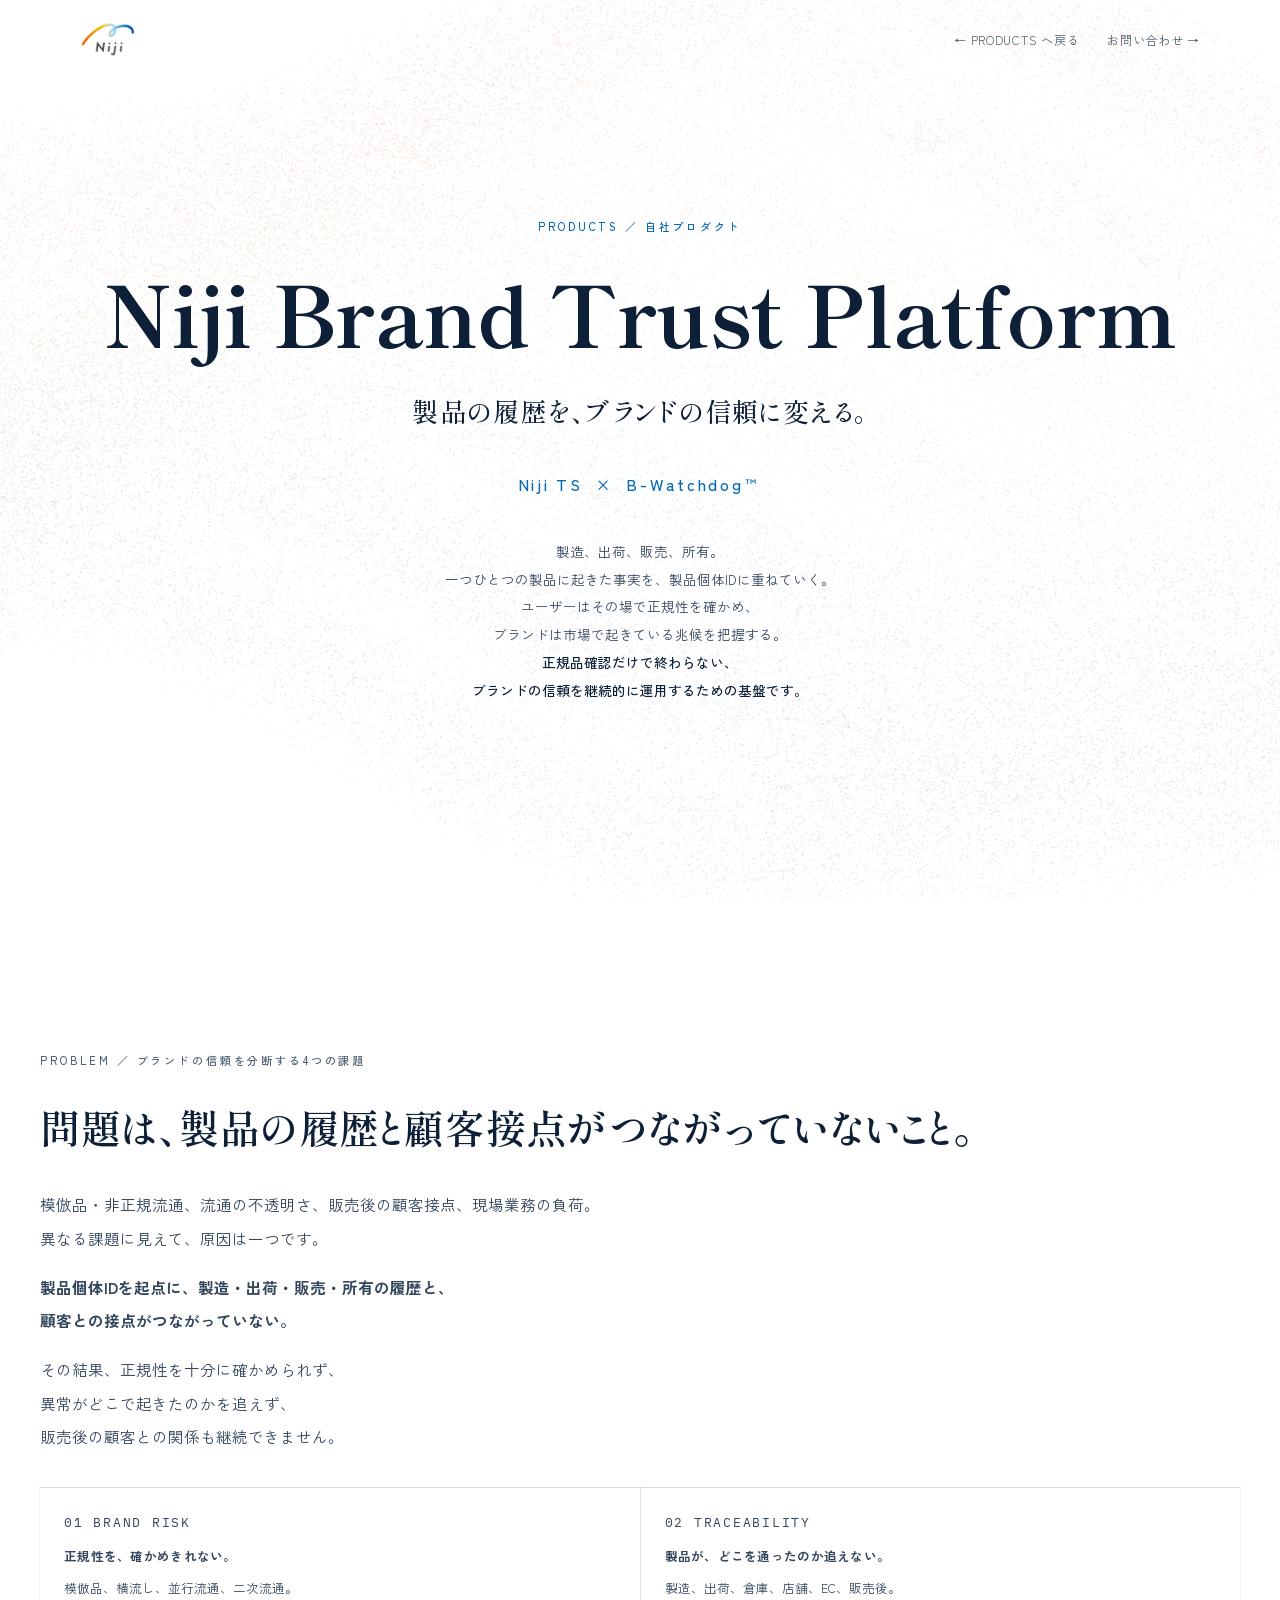
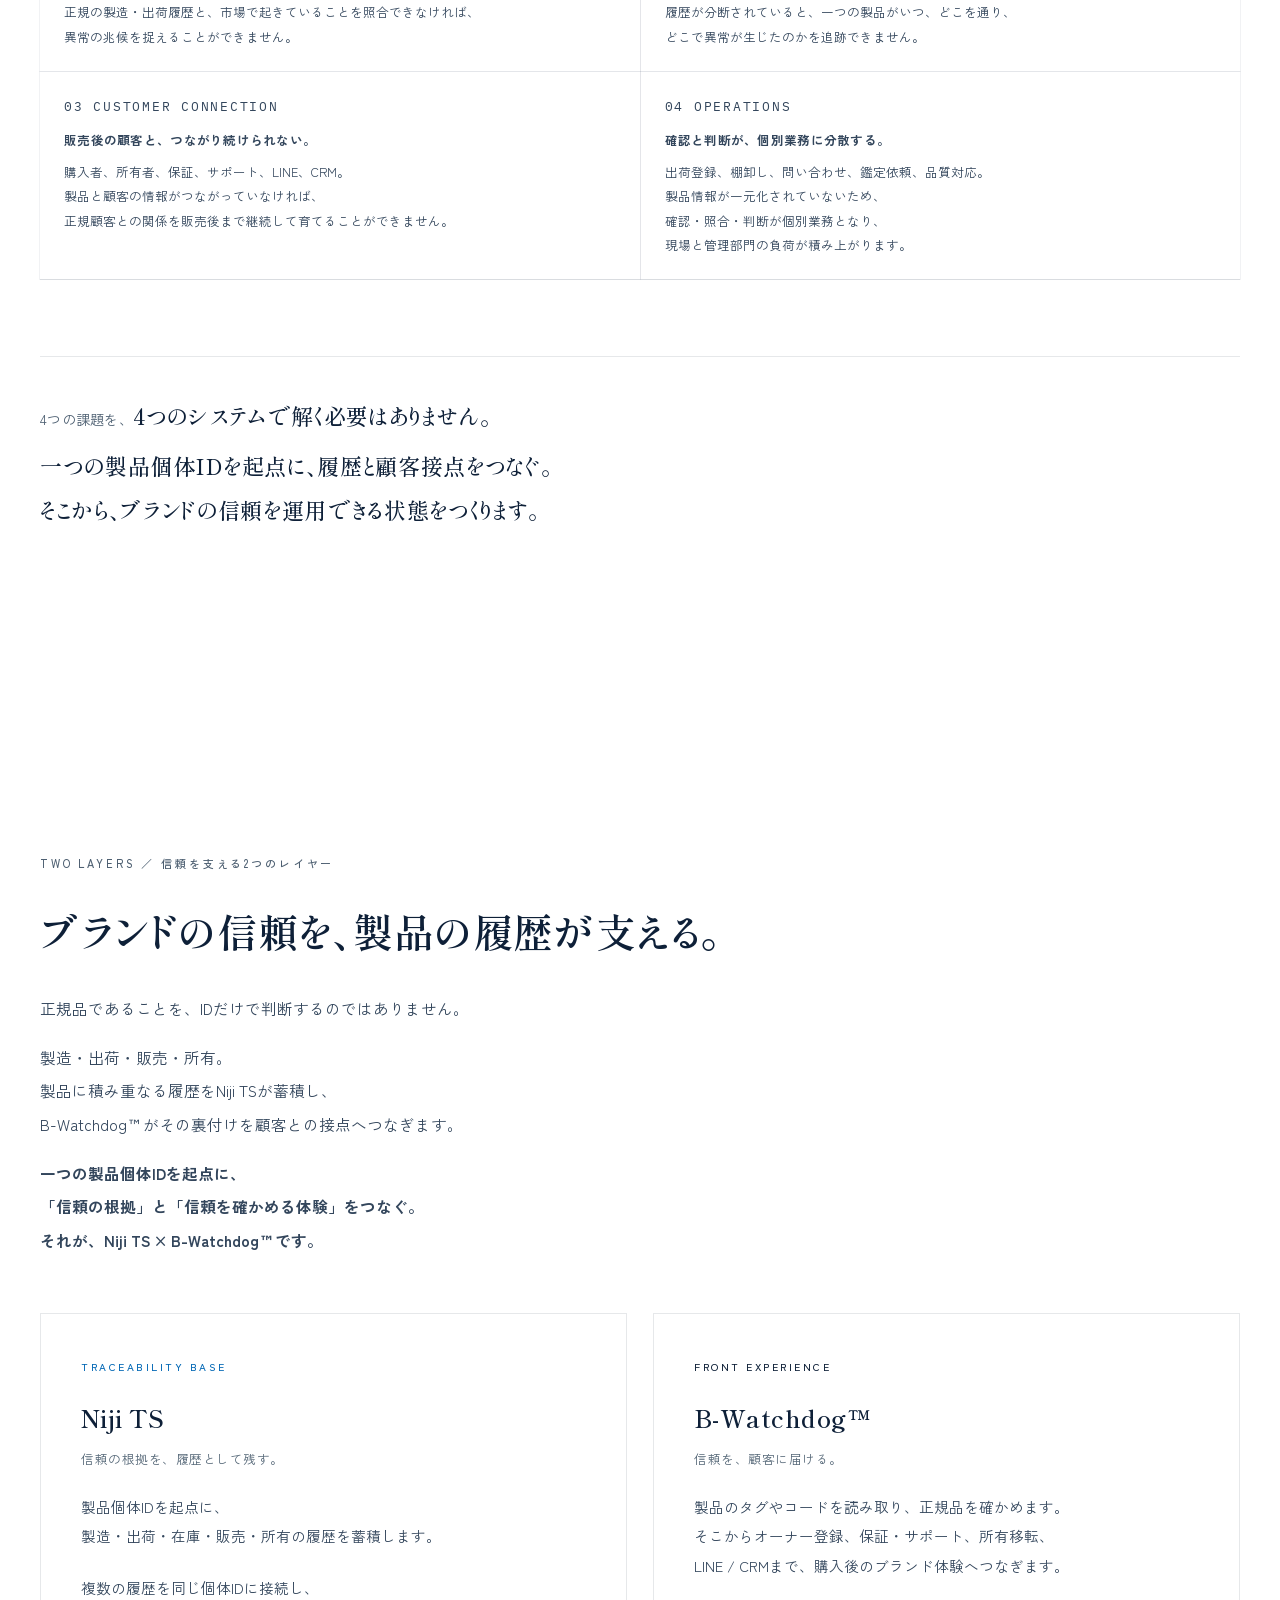
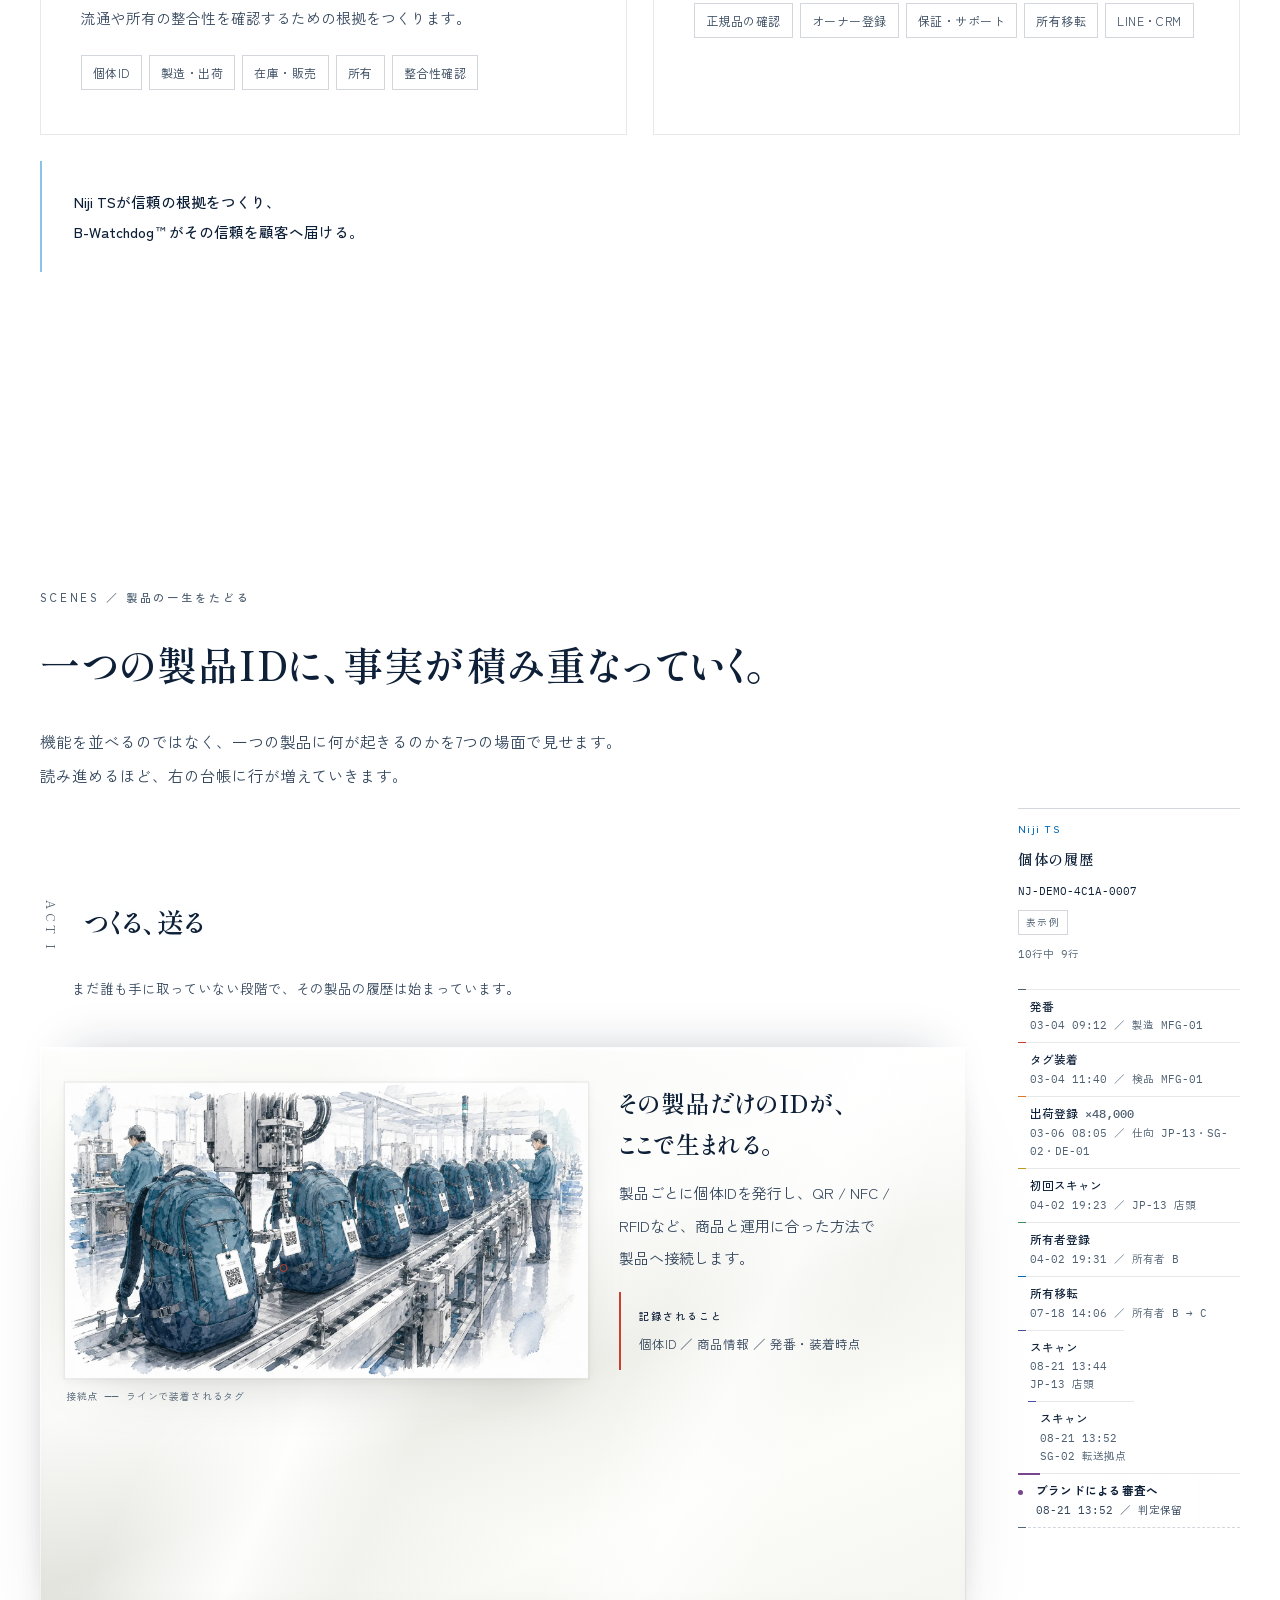
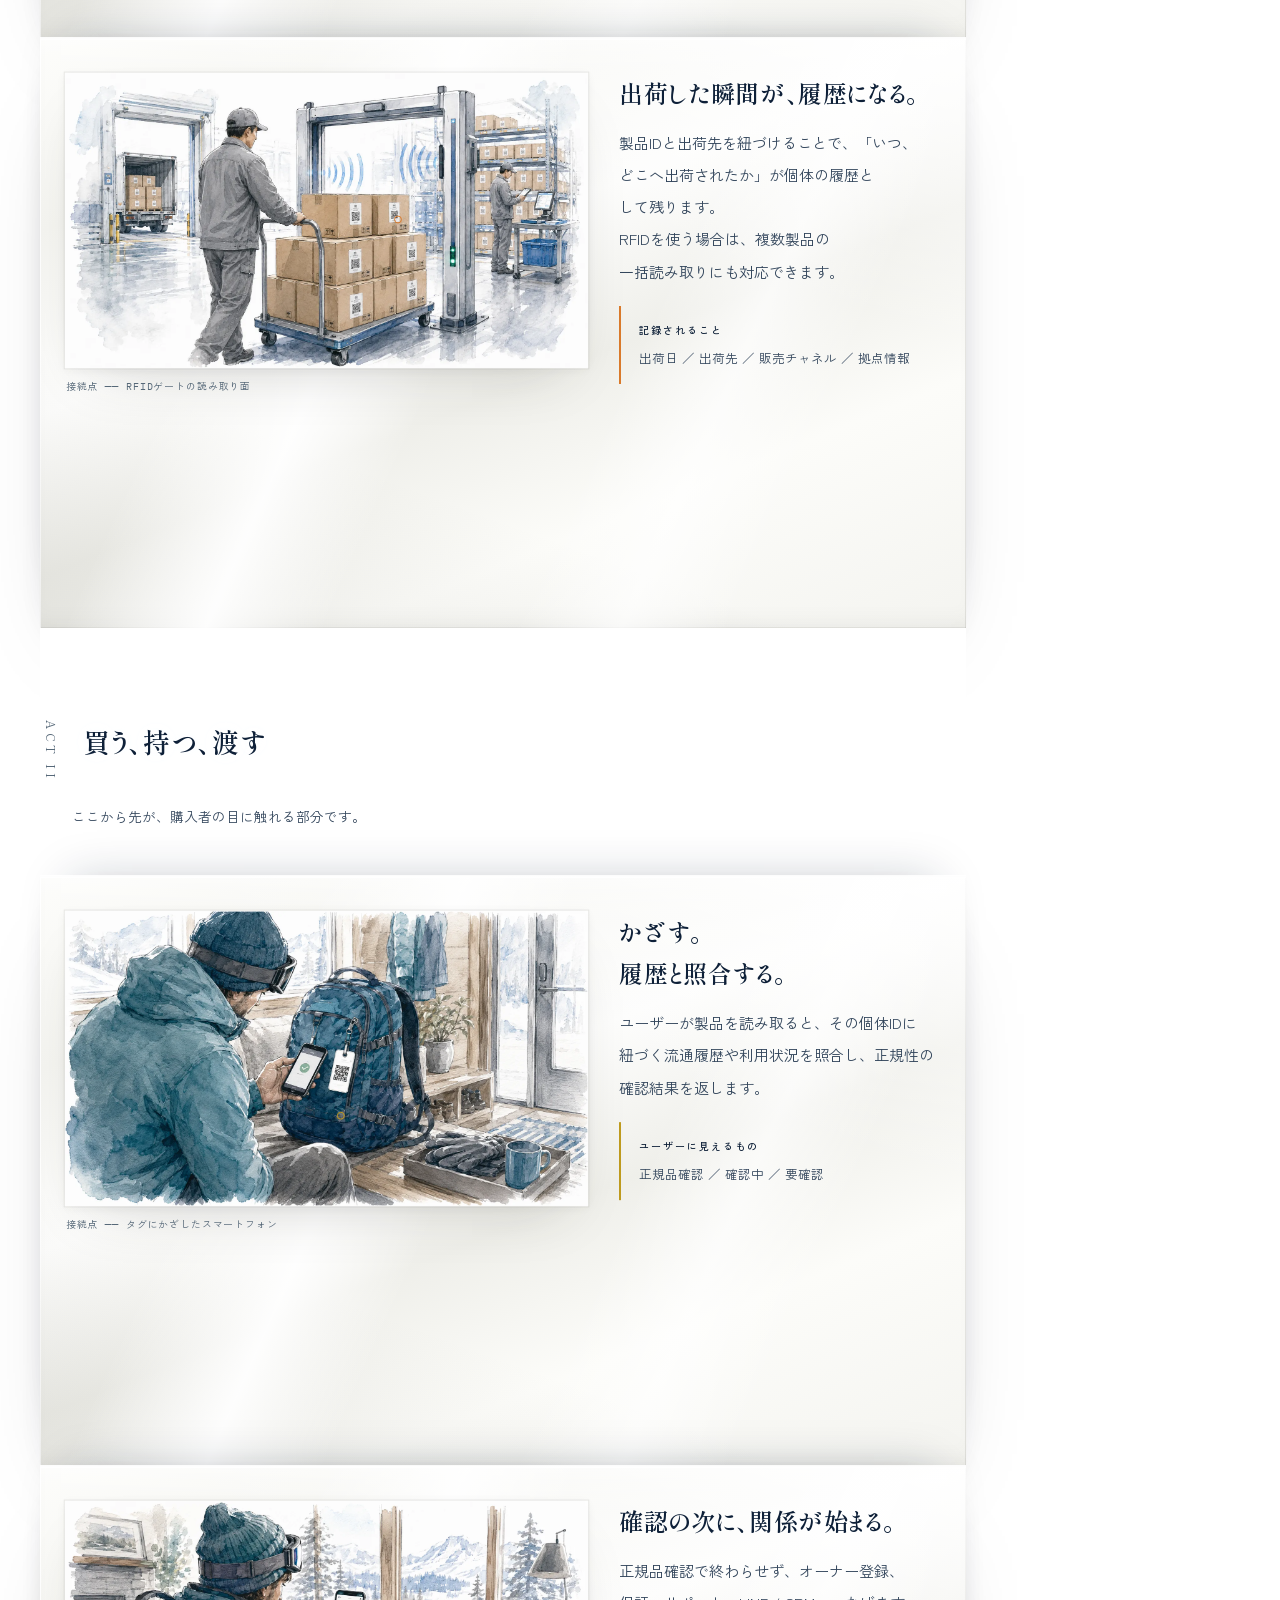
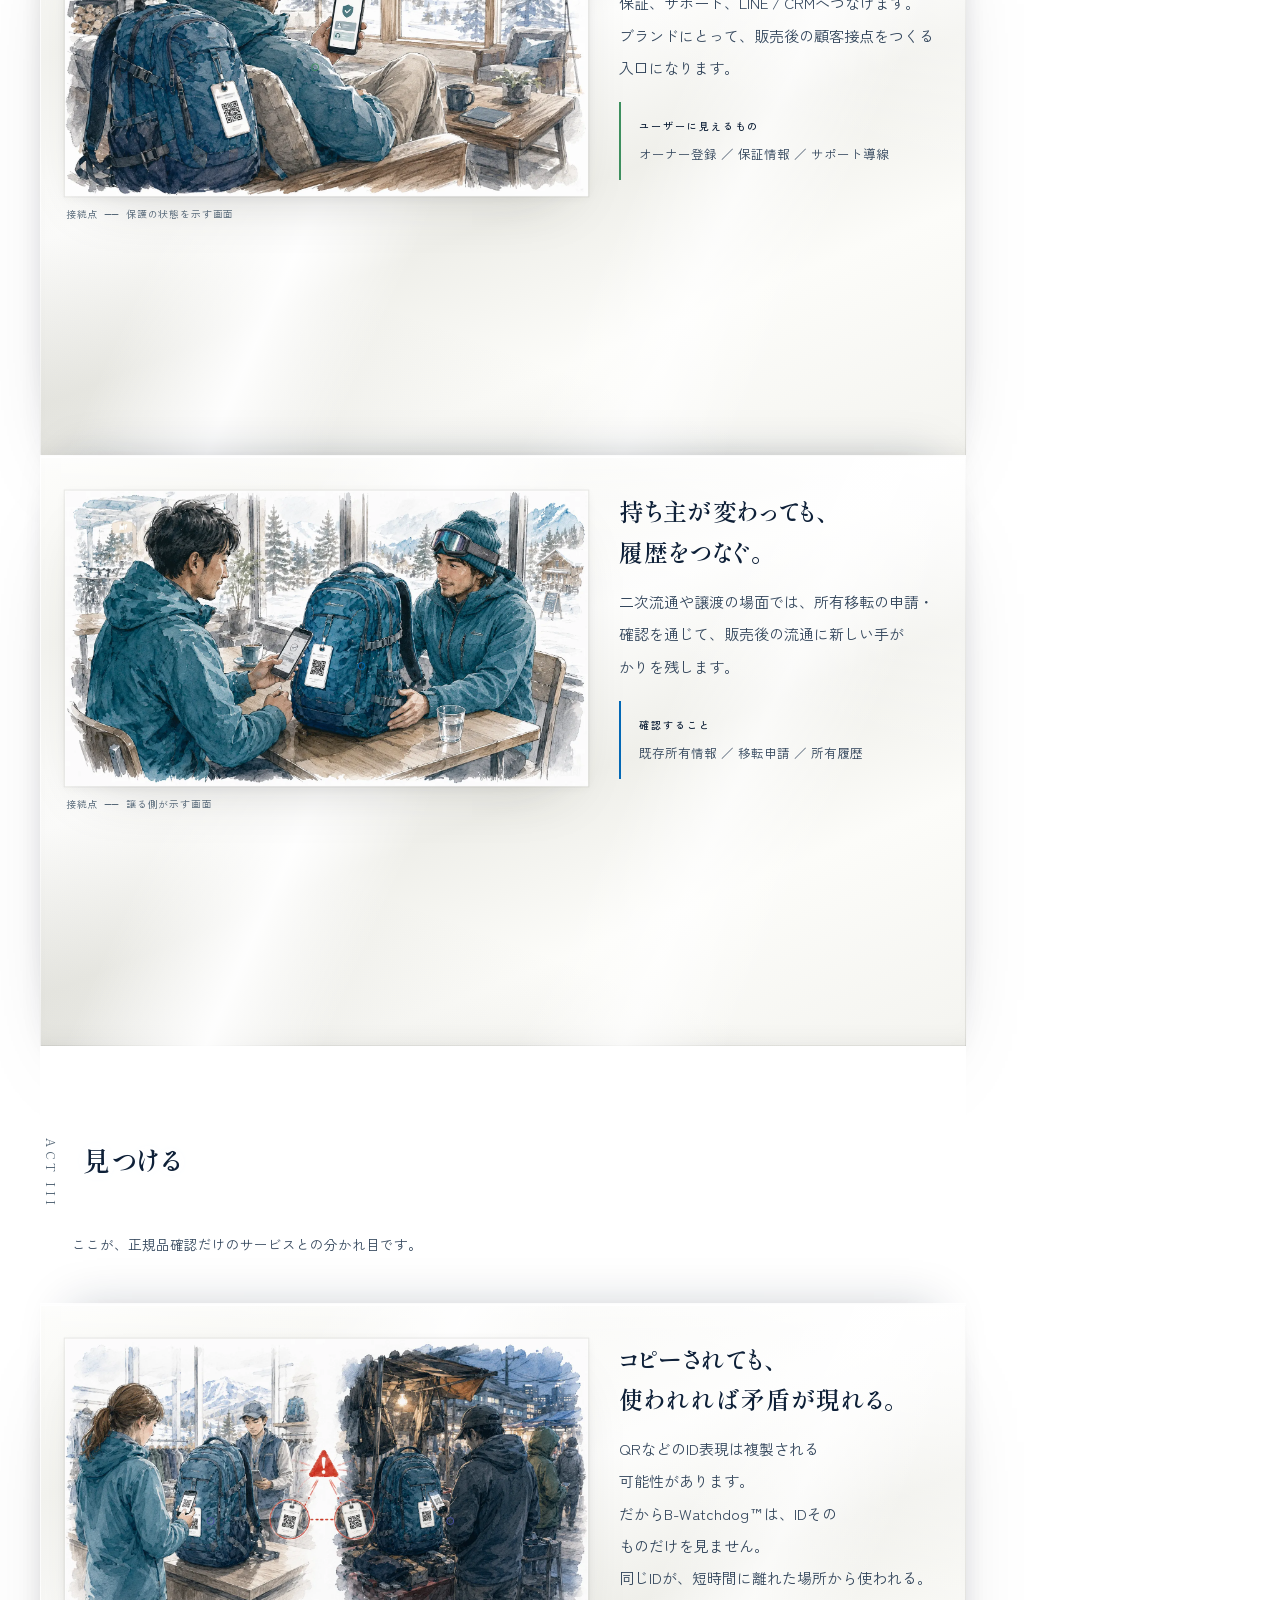
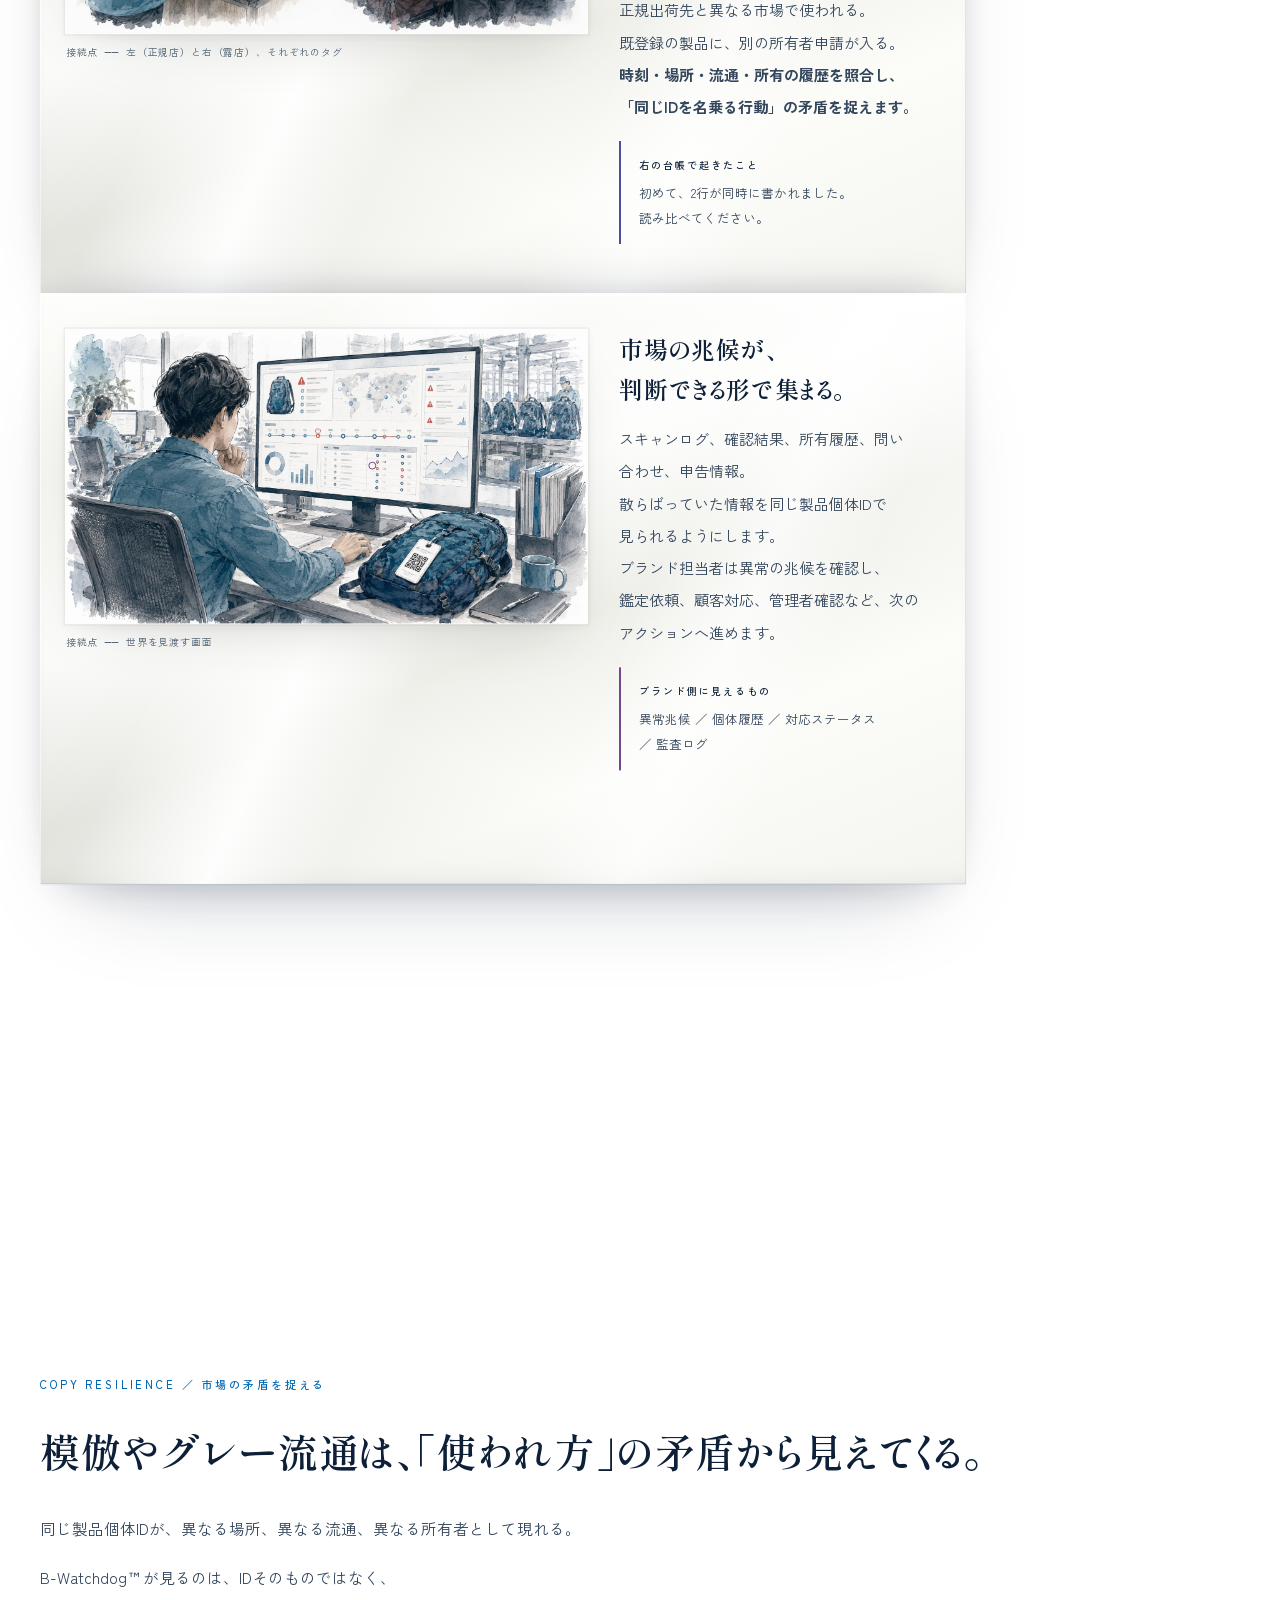
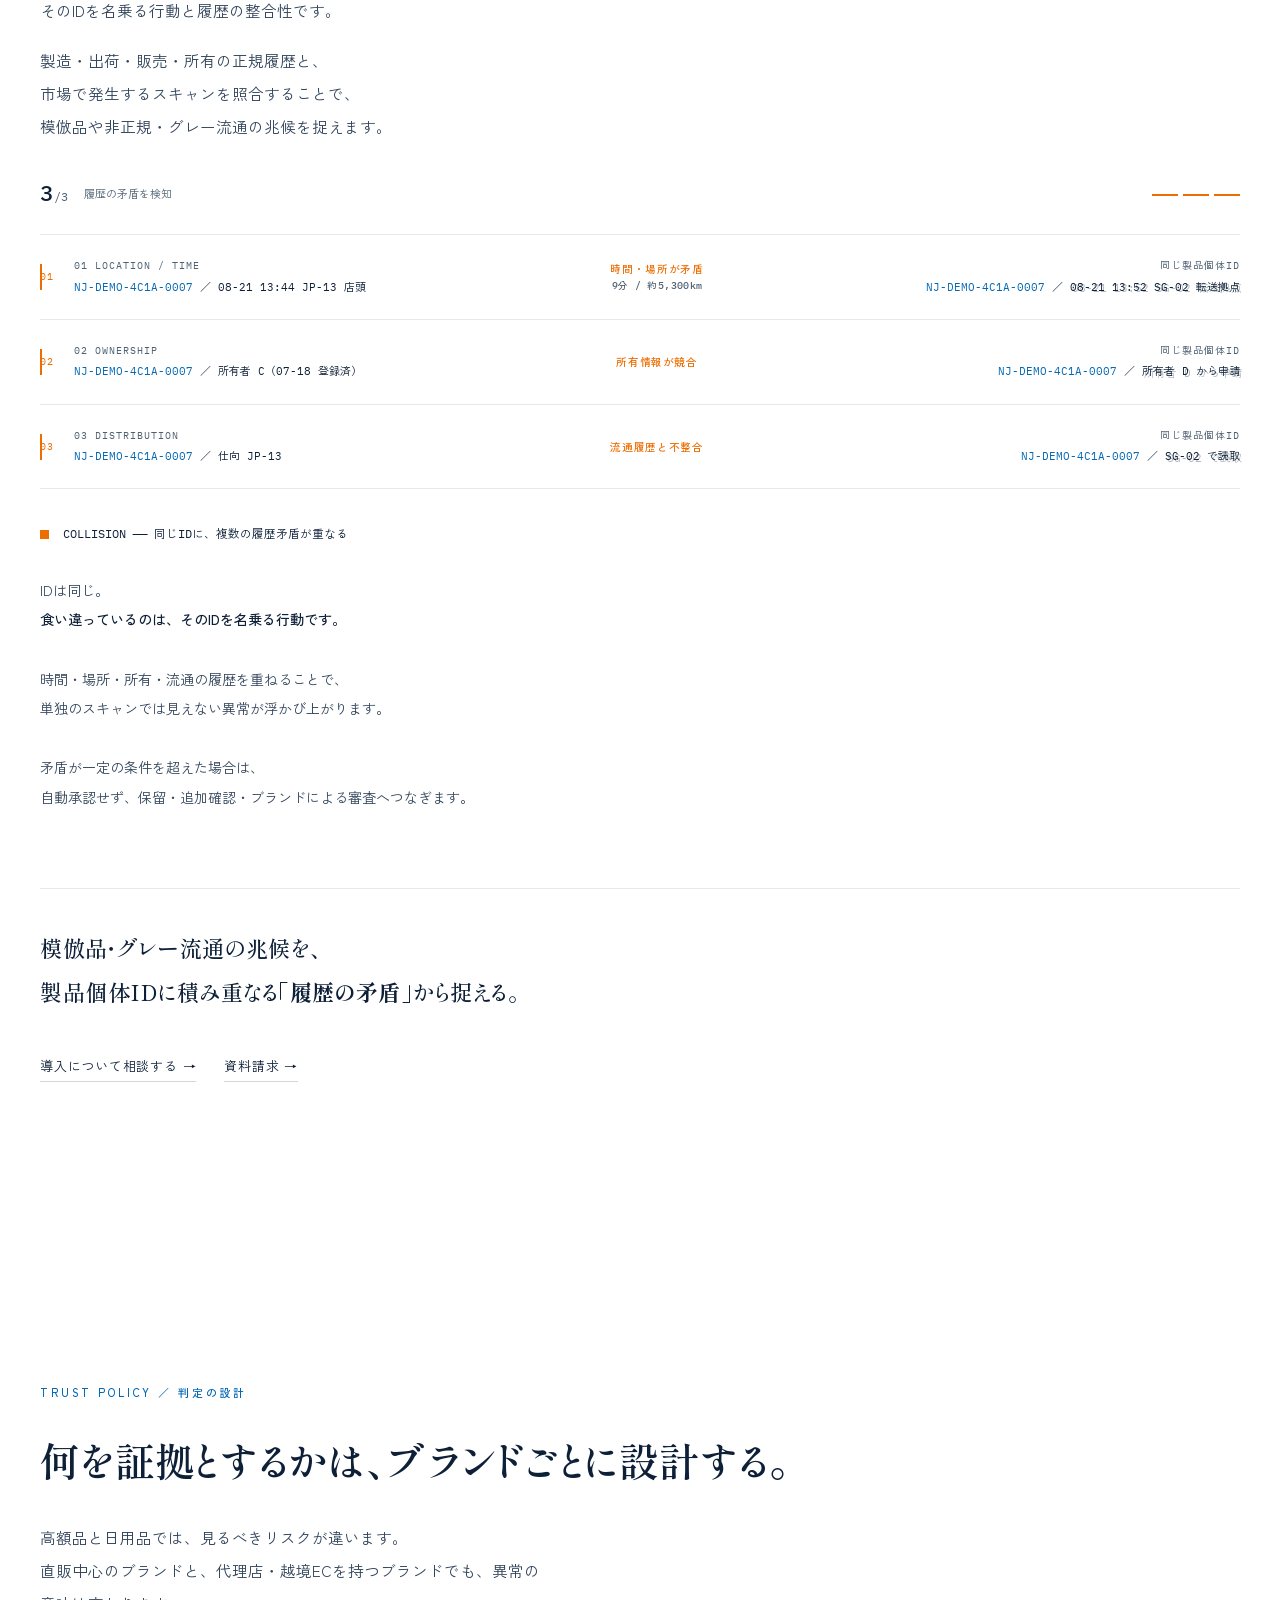
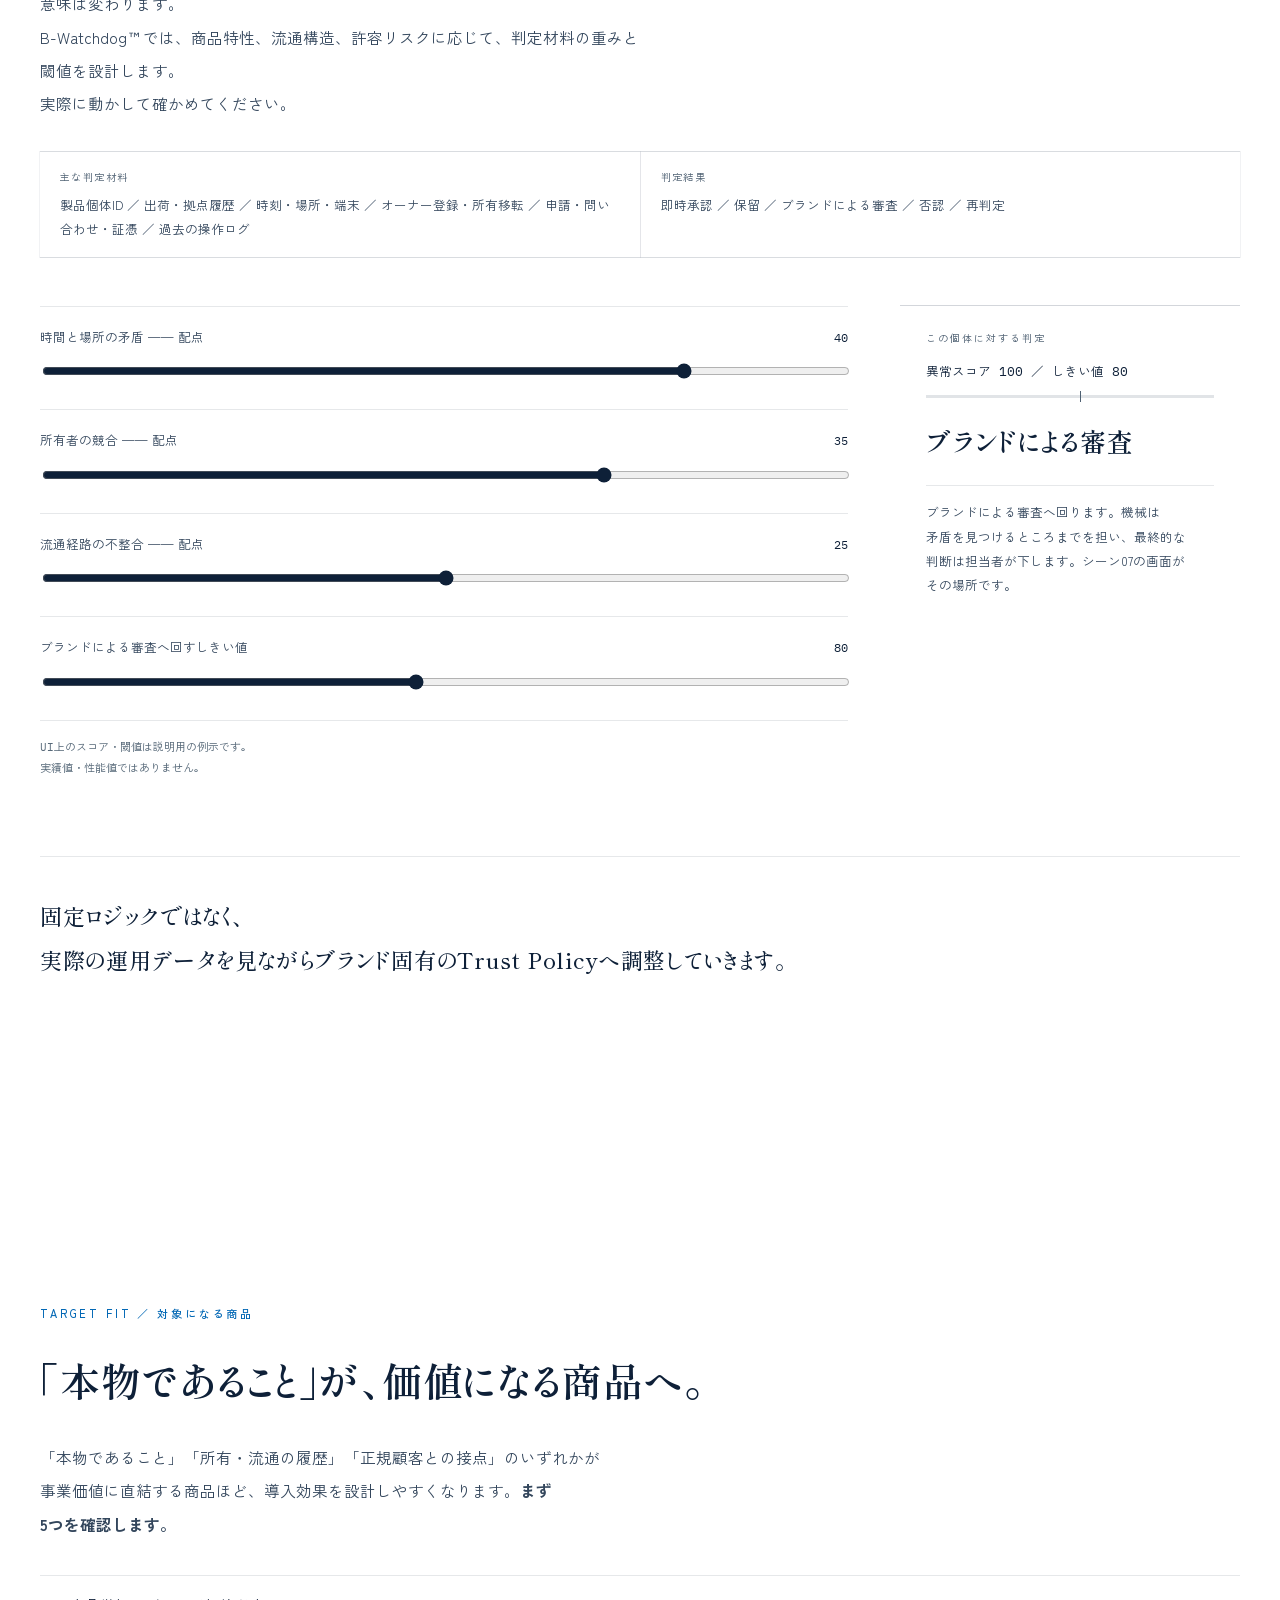
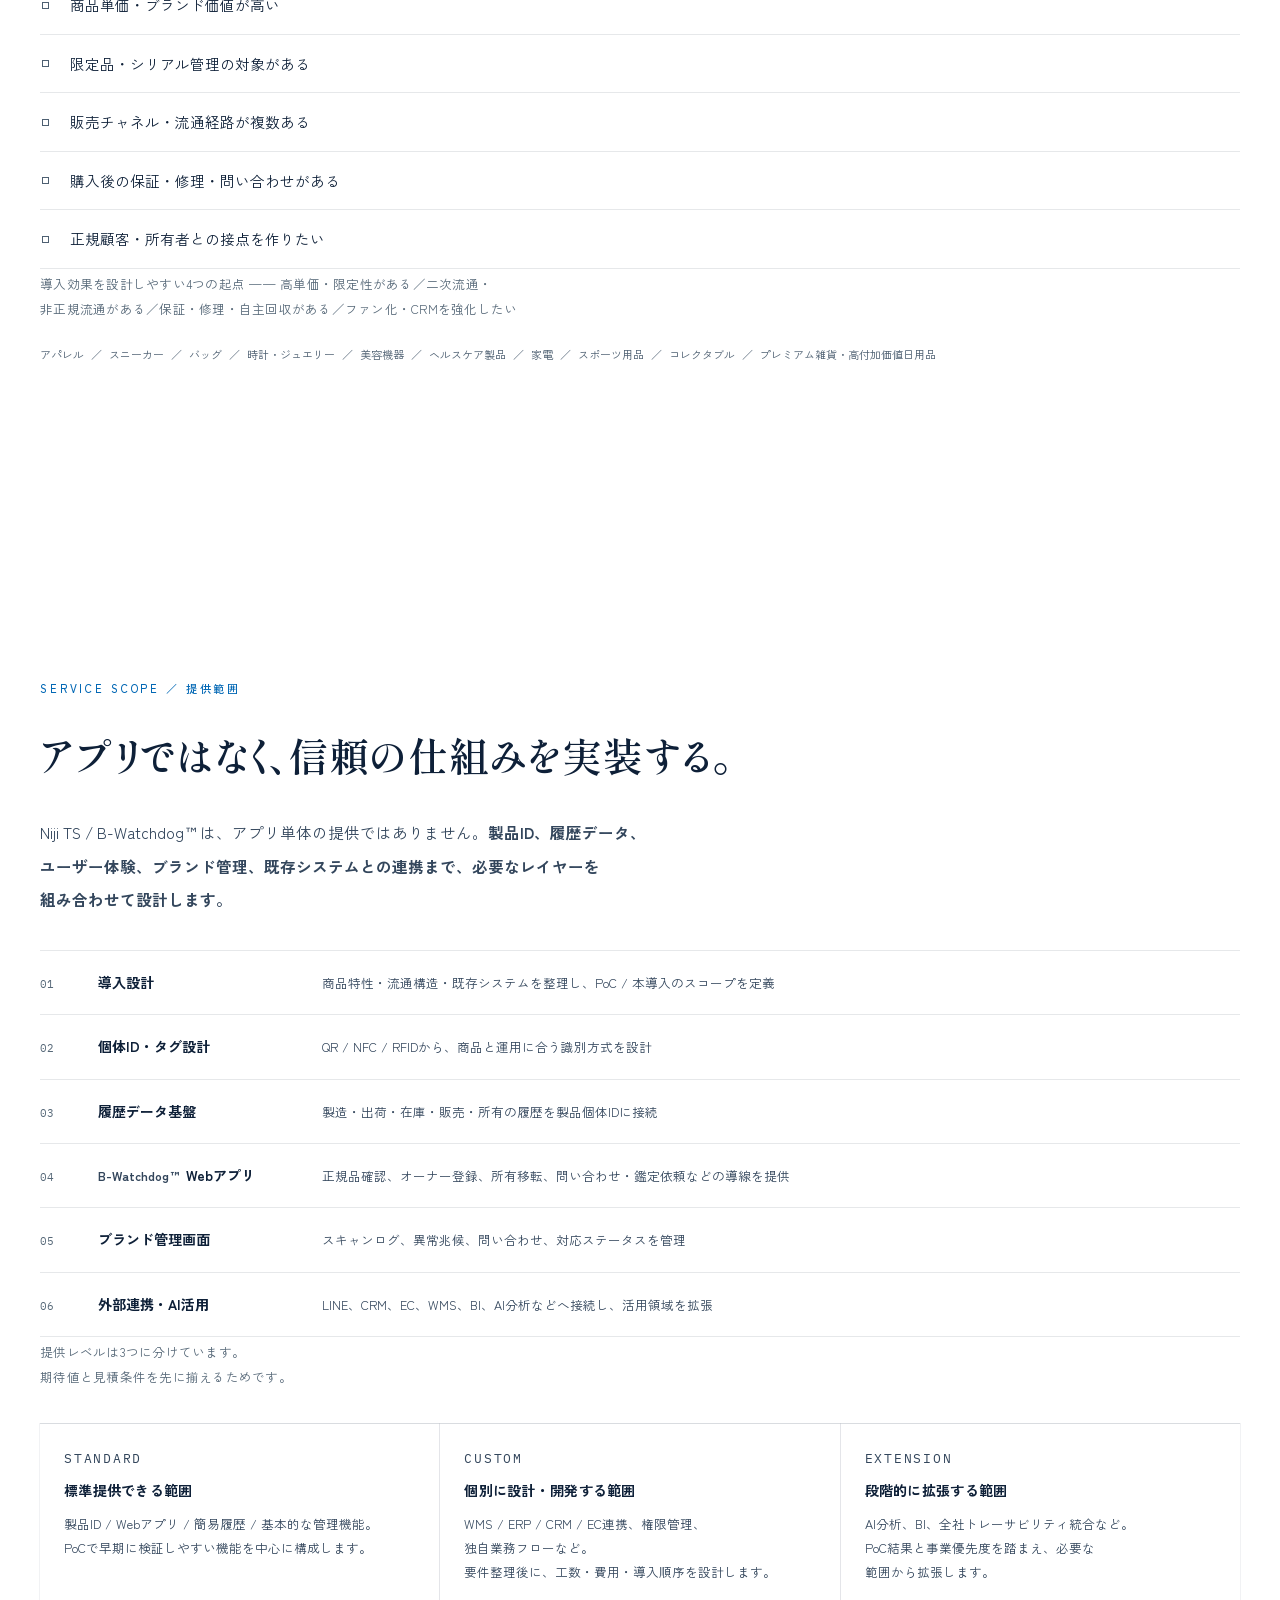
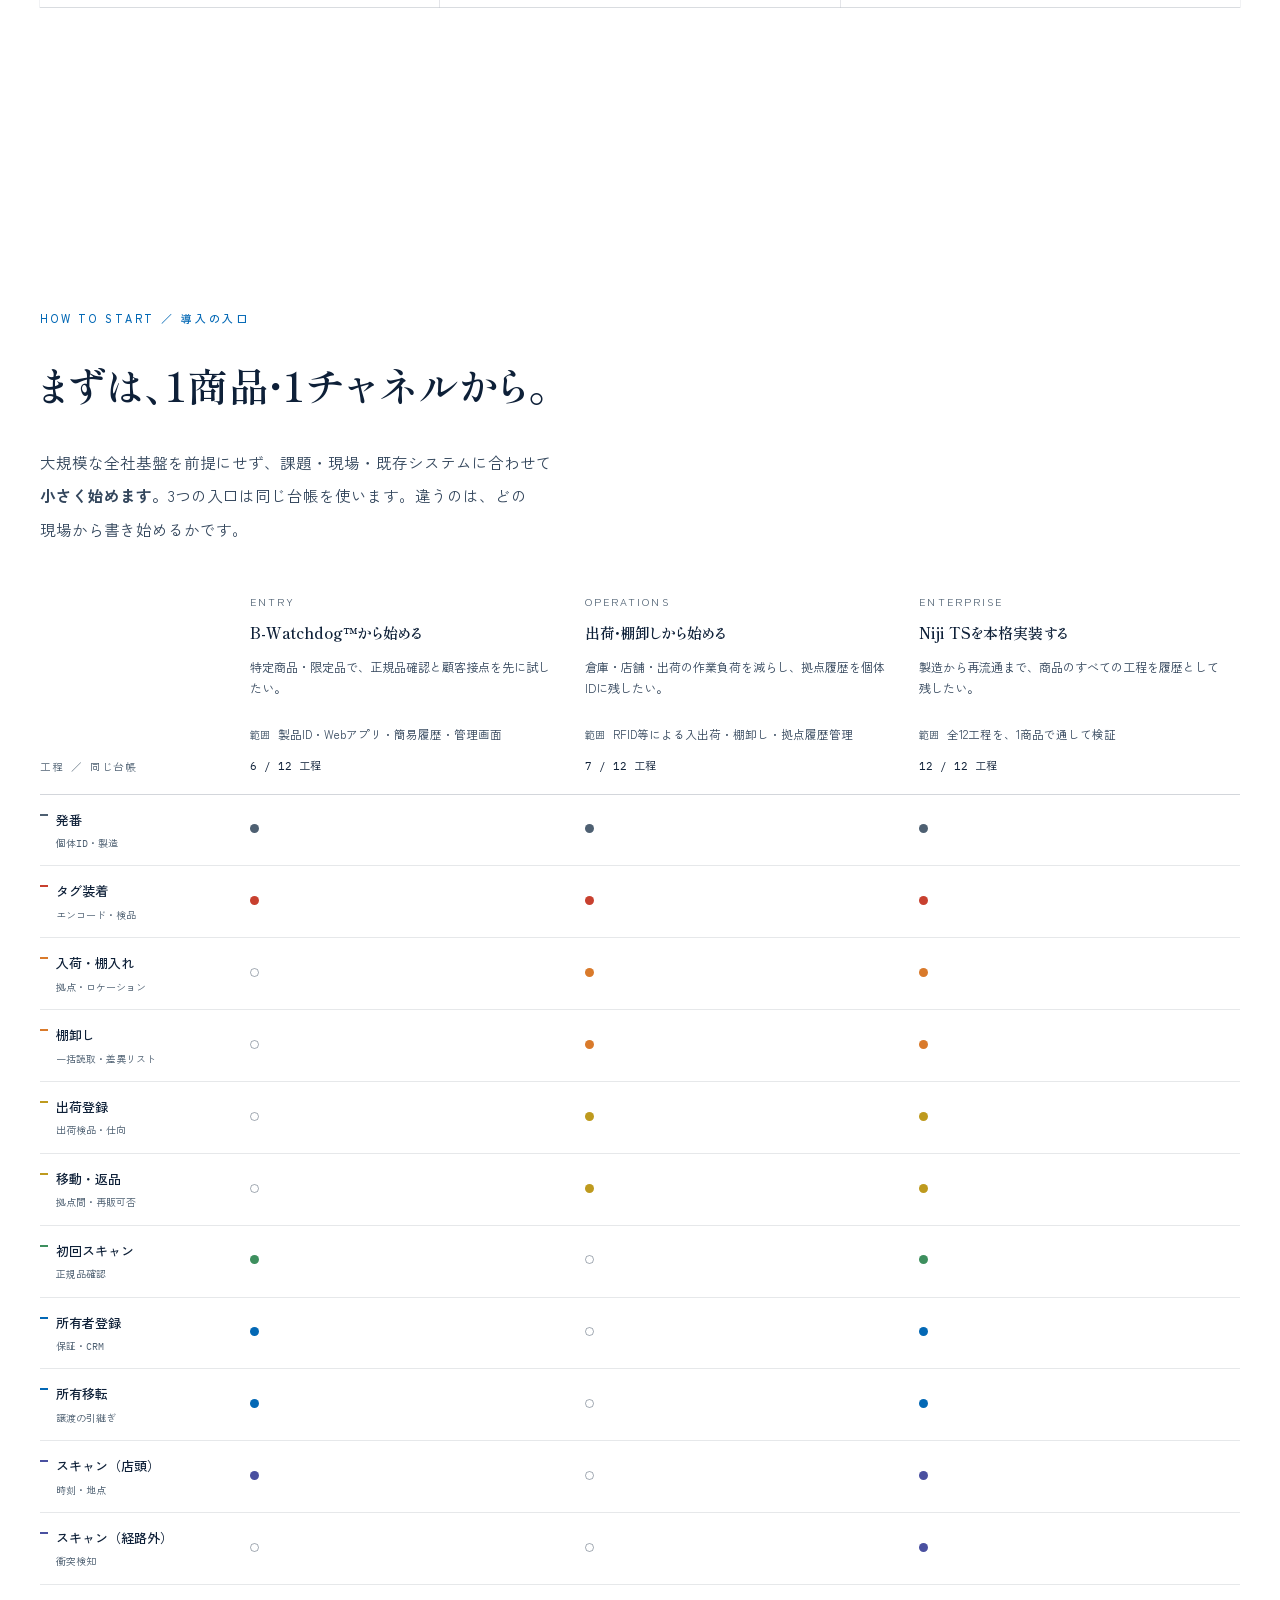
==== commit 3de9ad79: "Add JPEG fallbacks for Safari" ====
--- a/products/brand-trust-platform/index.html
+++ b/products/brand-trust-platform/index.html
@@ -11,7 +11,8 @@
 <meta property="og:site_name" content="株式会社虹">
 <meta name="twitter:card" content="summary_large_image">
 <style>*,*::before,*::after{box-sizing:border-box}body{margin:0}
-img,svg,video,canvas{display:block;max-width:100%}</style>
+img,svg,video,canvas{display:block;max-width:100%}
+picture{display:block;max-width:100%}</style>
 <title>Niji Brand Trust Platform ｜ Niji TS × B-Watchdog™ ｜ 株式会社虹</title>
 <link rel="preconnect" href="https://fonts.googleapis.com">
 <link rel="preconnect" href="https://fonts.gstatic.com" crossorigin>
@@ -907,7 +908,7 @@
         <div class="scene" data-scene="1" style="--tick:var(--s1)">
           <div class="sheet">
           <figure class="plate">
-            <img src="../../assets/img/products/scene-01.webp" alt="量産ラインを俯瞰する構図。同型のバックパックが等間隔で流れ、ロボットアームがタグを自動で装着していく。作業者は製品に触れず、離れた位置でモニタと在庫を確認している" width="1672" height="941" loading="lazy" decoding="async">
+            <picture><source srcset="../../assets/img/products/scene-01.webp" type="image/webp"><img src="../../assets/img/products/scene-01.jpg" alt="量産ラインを俯瞰する構図。同型のバックパックが等間隔で流れ、ロボットアームがタグを自動で装着していく。作業者は製品に触れず、離れた位置でモニタと在庫を確認している" width="1672" height="941" loading="lazy" decoding="async"></picture>
             <span class="anchor" style="--ax:41%;--ay:56%"></span>
             <figcaption>接続点 ── ラインで装着されるタグ</figcaption>
           </figure>
@@ -920,7 +921,7 @@
         <div class="scene" data-scene="2" style="--tick:var(--s2)">
           <div class="sheet">
           <figure class="plate">
-            <img src="../../assets/img/products/scene-02.webp" alt="倉庫の出荷口。複数のQRタグが付いた段ボールを積んだ台車を、作業者がRFID読み取りゲートへ通している。ゲートは電波を発し、奥では別の作業者が端末で在庫を照合している" width="1672" height="941" loading="lazy" decoding="async">
+            <picture><source srcset="../../assets/img/products/scene-02.webp" type="image/webp"><img src="../../assets/img/products/scene-02.jpg" alt="倉庫の出荷口。複数のQRタグが付いた段ボールを積んだ台車を、作業者がRFID読み取りゲートへ通している。ゲートは電波を発し、奥では別の作業者が端末で在庫を照合している" width="1672" height="941" loading="lazy" decoding="async"></picture>
             <span class="anchor" style="--ax:63%;--ay:44%"></span>
             <figcaption>接続点 ── RFIDゲートの読み取り面</figcaption>
           </figure>
@@ -936,7 +937,7 @@
         <div class="scene" data-scene="3" style="--tick:var(--s3)">
           <div class="sheet">
           <figure class="plate">
-            <img src="../../assets/img/products/scene-03.webp" alt="山小屋の玄関。バックパックに付いたタグへスマートフォンをかざす瞬間。画面には緑色の確認マークが表示されている" width="1672" height="941" loading="lazy" decoding="async">
+            <picture><source srcset="../../assets/img/products/scene-03.webp" type="image/webp"><img src="../../assets/img/products/scene-03.jpg" alt="山小屋の玄関。バックパックに付いたタグへスマートフォンをかざす瞬間。画面には緑色の確認マークが表示されている" width="1672" height="941" loading="lazy" decoding="async"></picture>
             <span class="anchor" style="--ax:52%;--ay:62%"></span>
             <figcaption>接続点 ── タグにかざしたスマートフォン</figcaption>
           </figure>
@@ -949,7 +950,7 @@
         <div class="scene" data-scene="4" style="--tick:var(--s4)">
           <div class="sheet">
           <figure class="plate">
-            <img src="../../assets/img/products/scene-04.webp" alt="山小屋のソファ。手にしたスマートフォンに盾のアイコンと登録項目が表示され、傍らにタグの付いたバックパックが置かれている" width="1672" height="941" loading="lazy" decoding="async">
+            <picture><source srcset="../../assets/img/products/scene-04.webp" type="image/webp"><img src="../../assets/img/products/scene-04.jpg" alt="山小屋のソファ。手にしたスマートフォンに盾のアイコンと登録項目が表示され、傍らにタグの付いたバックパックが置かれている" width="1672" height="941" loading="lazy" decoding="async"></picture>
             <span class="anchor" style="--ax:47%;--ay:50%"></span>
             <figcaption>接続点 ── 保護の状態を示す画面</figcaption>
           </figure>
@@ -962,7 +963,7 @@
         <div class="scene" data-scene="5" style="--tick:var(--s5)">
           <div class="sheet">
           <figure class="plate">
-            <img src="../../assets/img/products/scene-05.webp" alt="雪山のカフェ。テーブルに置かれたタグ付きバックパックをはさみ、譲る側がスマートフォンの画面を示し、受け取る側が見ている" width="1672" height="941" loading="lazy" decoding="async">
+            <picture><source srcset="../../assets/img/products/scene-05.webp" type="image/webp"><img src="../../assets/img/products/scene-05.jpg" alt="雪山のカフェ。テーブルに置かれたタグ付きバックパックをはさみ、譲る側がスマートフォンの画面を示し、受け取る側が見ている" width="1672" height="941" loading="lazy" decoding="async"></picture>
             <span class="anchor" style="--ax:56%;--ay:53%"></span>
             <figcaption>接続点 ── 譲る側が示す画面</figcaption>
           </figure>
@@ -978,7 +979,7 @@
         <div class="scene" data-scene="6" style="--tick:var(--s6)">
           <div class="sheet">
           <figure class="plate">
-            <img src="../../assets/img/products/scene-06.webp" alt="左は雪山の正規店、右は夜の露店。離れた二か所で、同じバックパックの同じタグが同時に読み取られ、中央に警告の印が示されている" width="1672" height="941" loading="lazy" decoding="async">
+            <picture><source srcset="../../assets/img/products/scene-06.webp" type="image/webp"><img src="../../assets/img/products/scene-06.jpg" alt="左は雪山の正規店、右は夜の露店。離れた二か所で、同じバックパックの同じタグが同時に読み取られ、中央に警告の印が示されている" width="1672" height="941" loading="lazy" decoding="async"></picture>
             <span class="anchor" style="--ax:27%;--ay:55%"></span>
             <span class="anchor" style="--ax:73%;--ay:55%"></span>
             <figcaption>接続点 ── 左（正規店）と右（露店）、それぞれのタグ</figcaption>
@@ -992,7 +993,7 @@
         <div class="scene" data-scene="7" style="--tick:var(--s7)">
           <div class="sheet">
           <figure class="plate">
-            <img src="../../assets/img/products/scene-07.webp" alt="オフィスのデスク。担当者が肩越しの視点で世界地図とグラフを含むダッシュボードに向かい、背後には量産中の同型バックパックが並ぶ" width="1672" height="941" loading="lazy" decoding="async">
+            <picture><source srcset="../../assets/img/products/scene-07.webp" type="image/webp"><img src="../../assets/img/products/scene-07.jpg" alt="オフィスのデスク。担当者が肩越しの視点で世界地図とグラフを含むダッシュボードに向かい、背後には量産中の同型バックパックが並ぶ" width="1672" height="941" loading="lazy" decoding="async"></picture>
             <span class="anchor" style="--ax:58%;--ay:41%"></span>
             <figcaption>接続点 ── 世界を見渡す画面</figcaption>
           </figure>
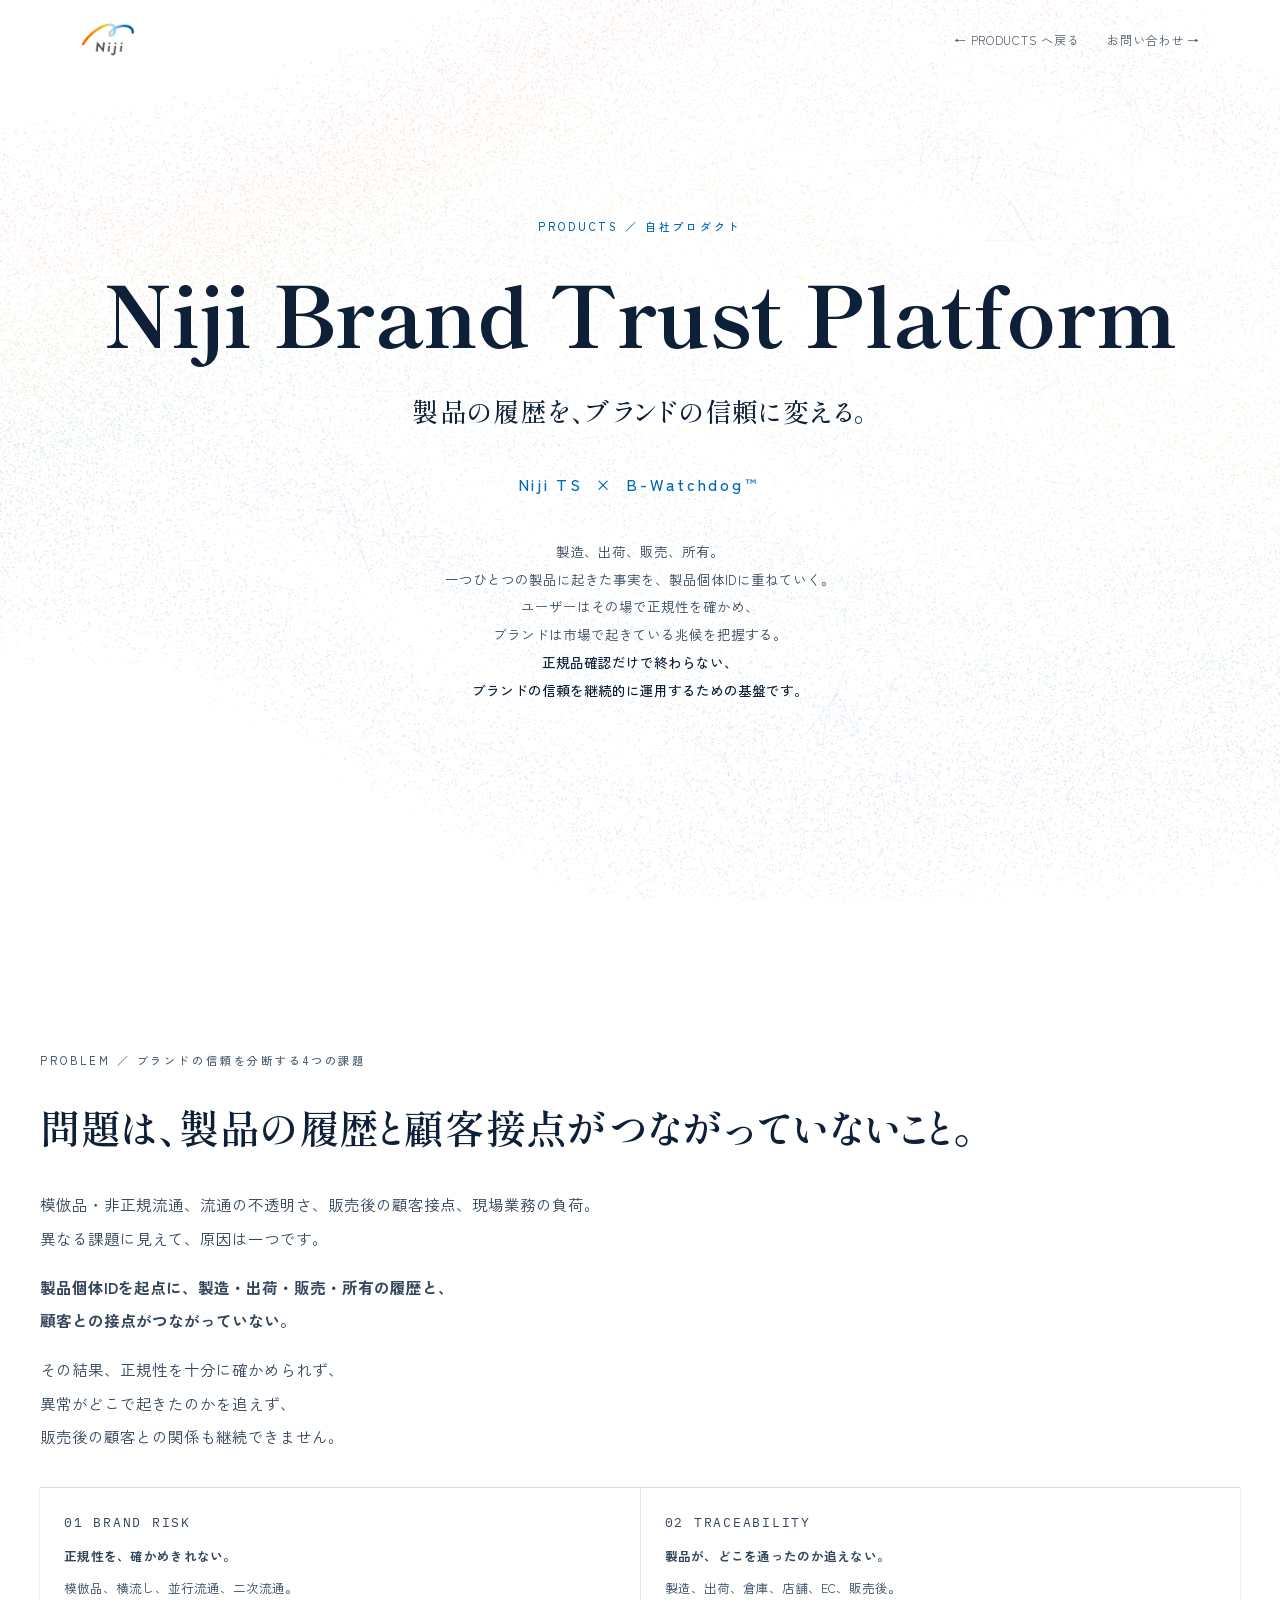
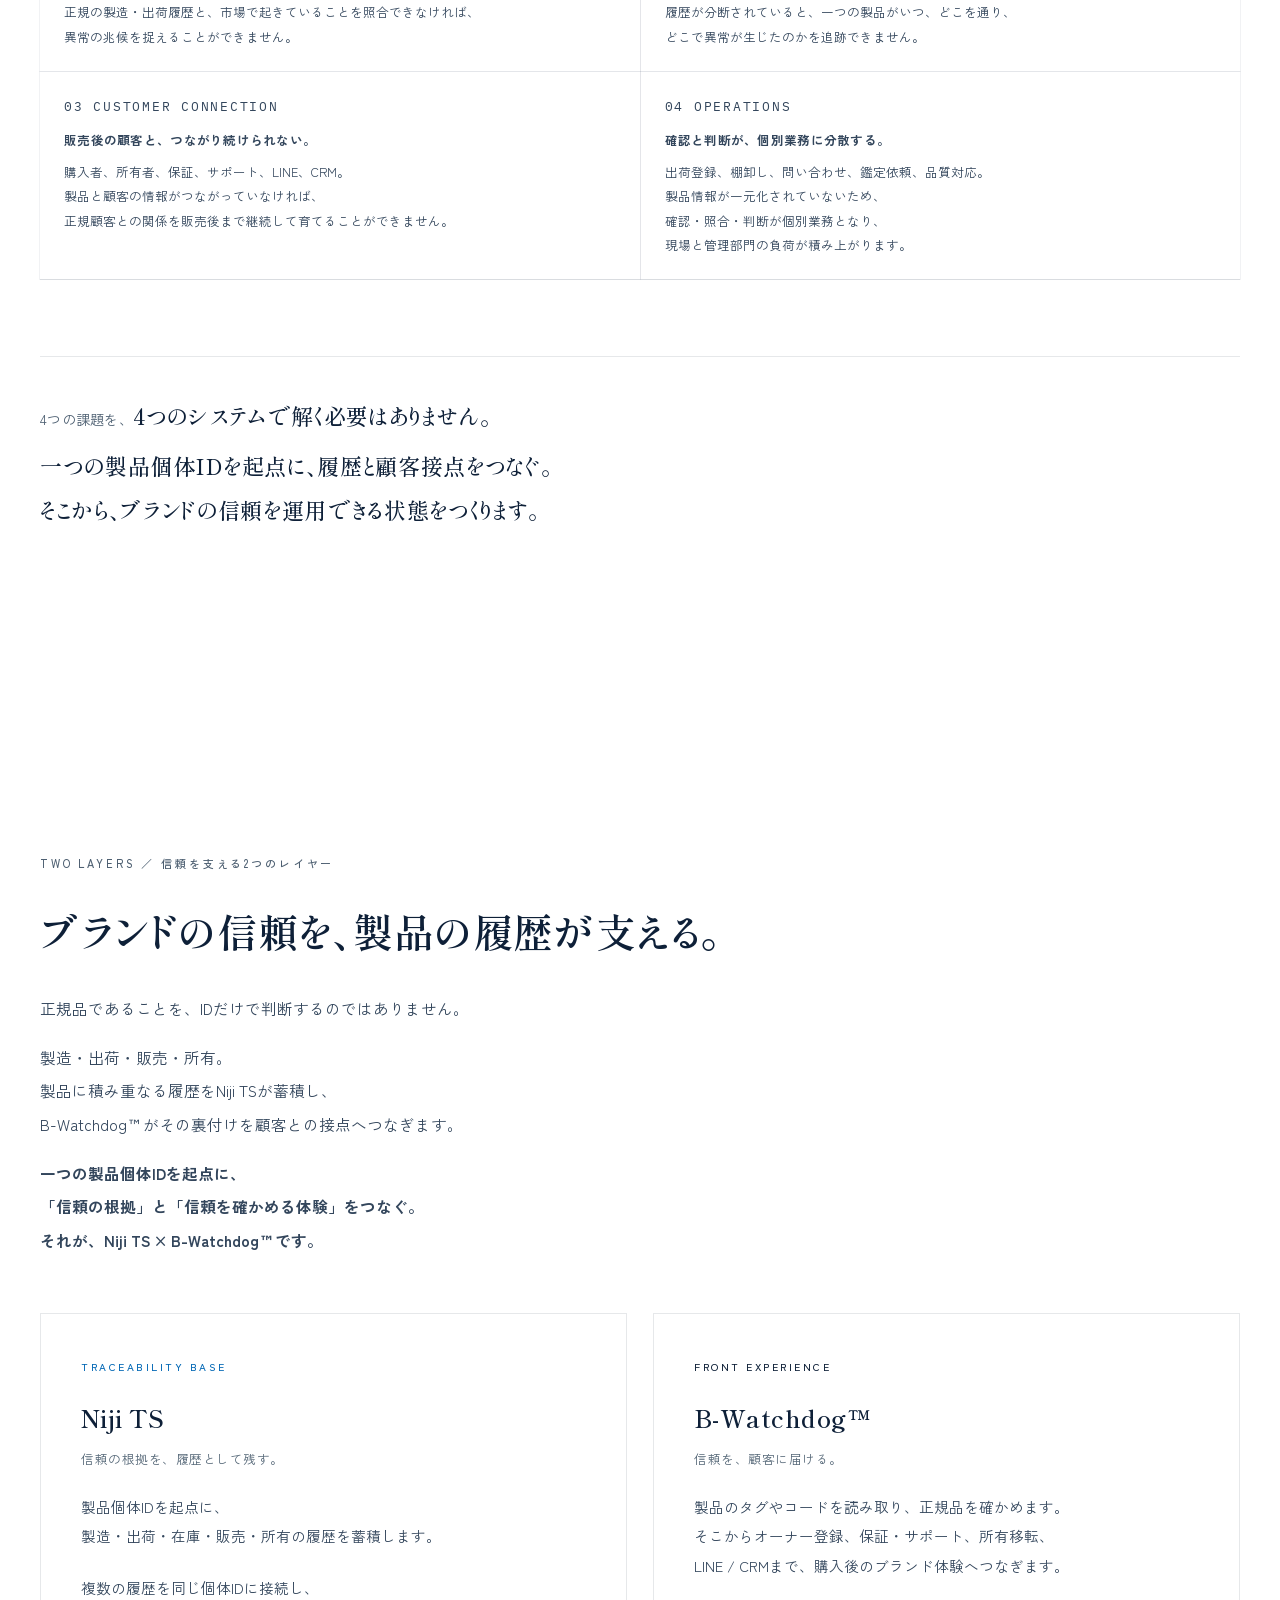
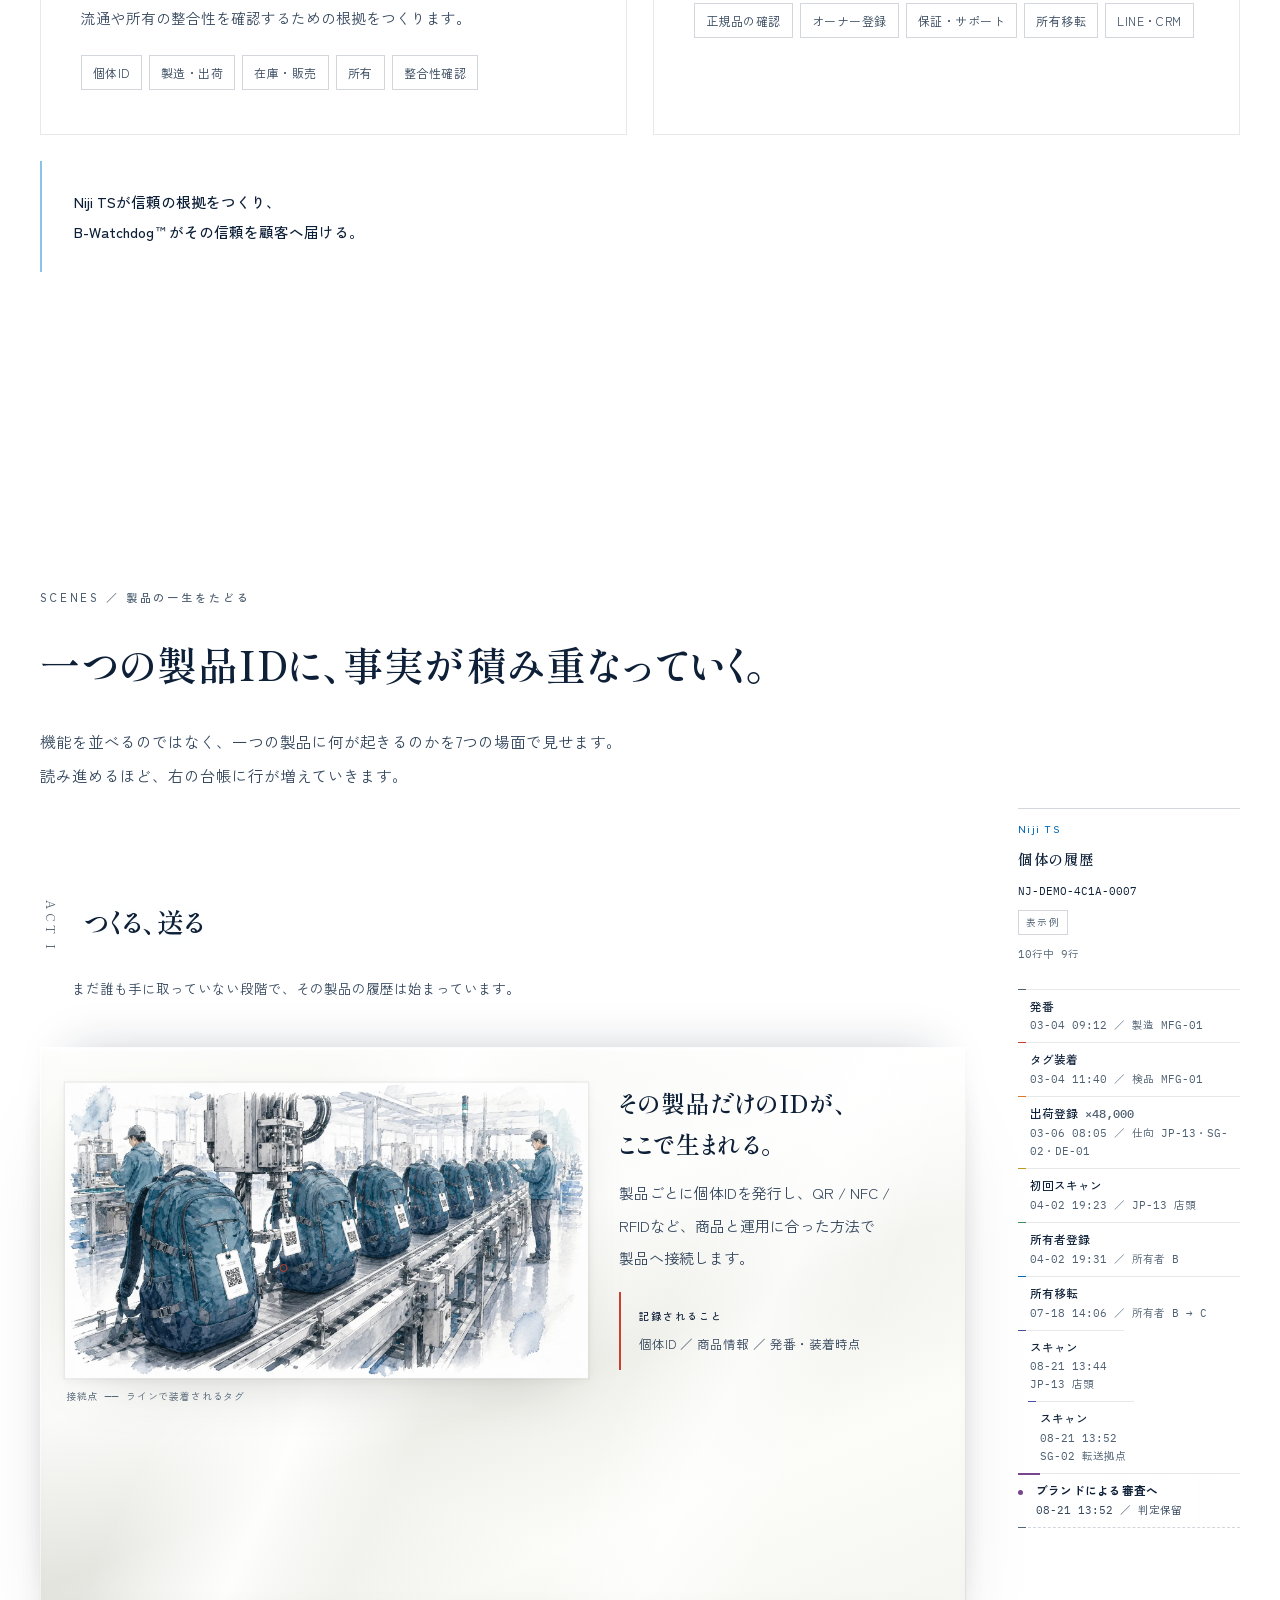
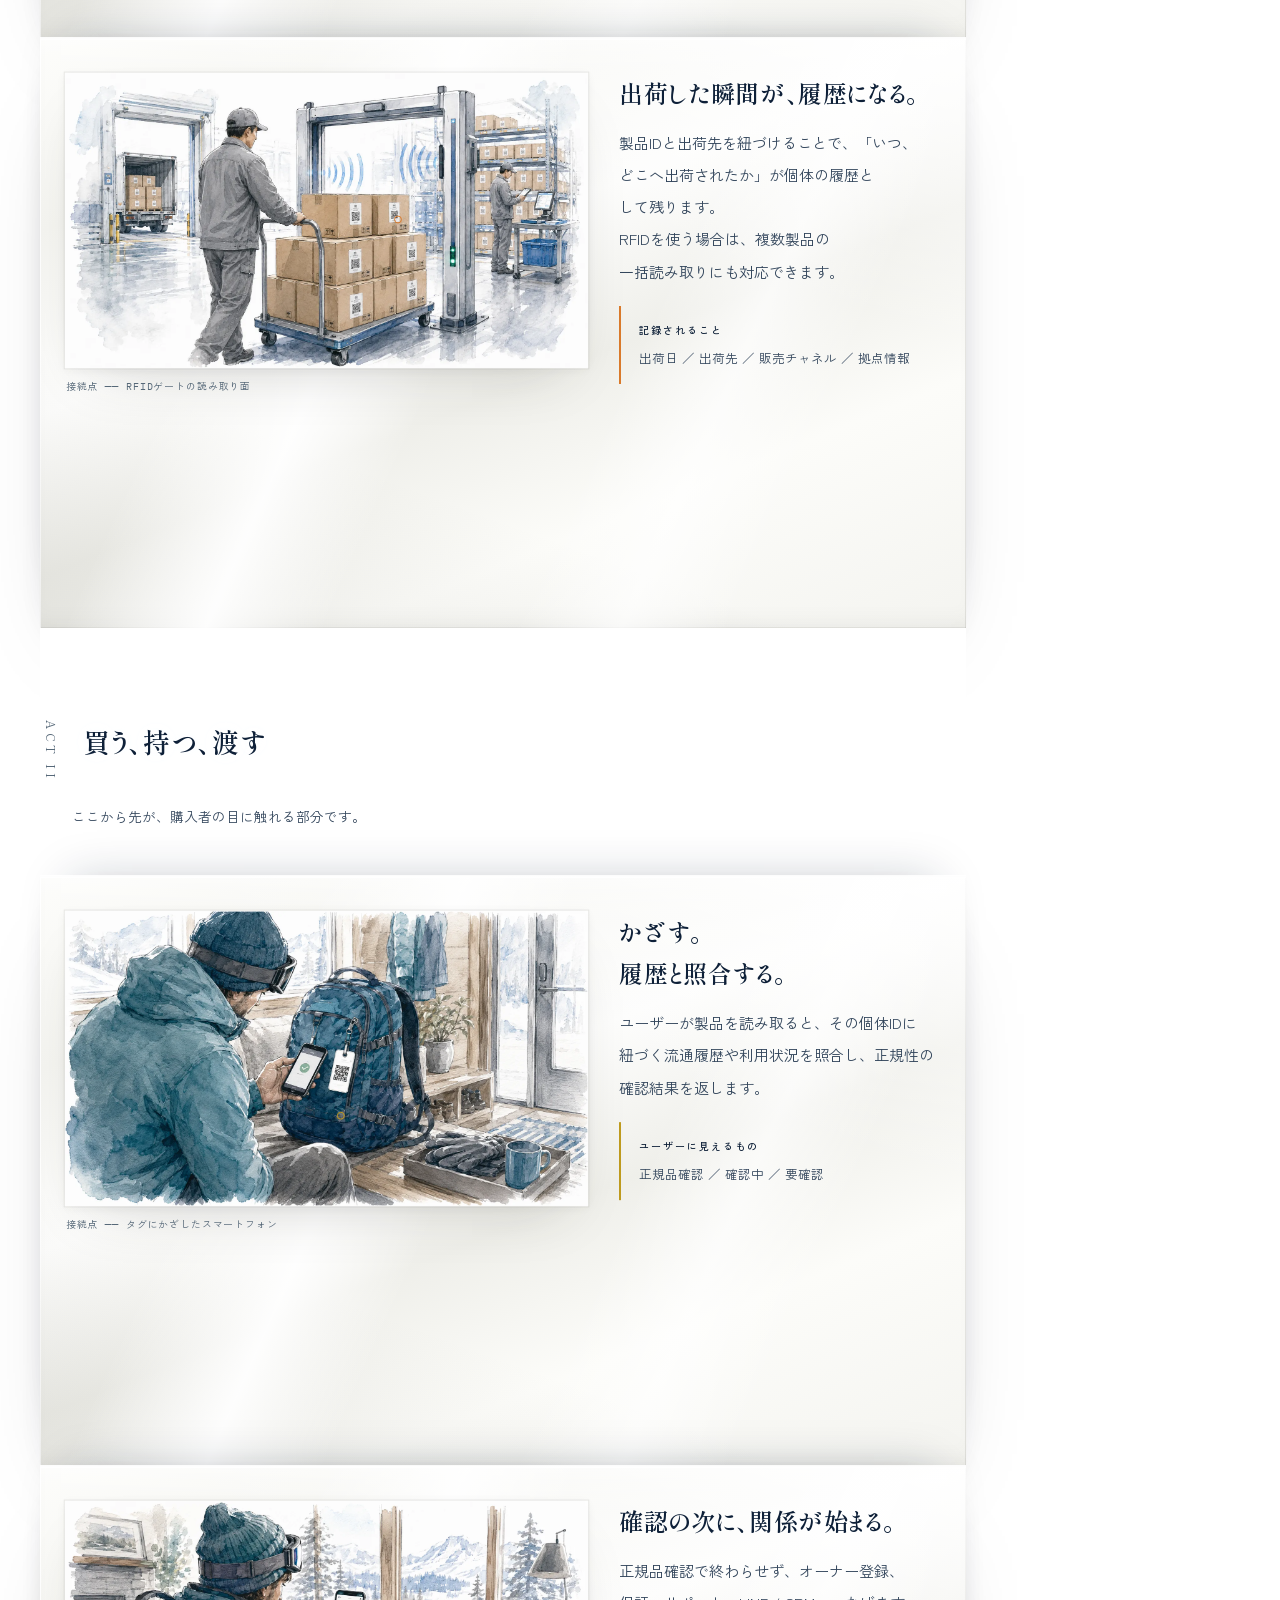
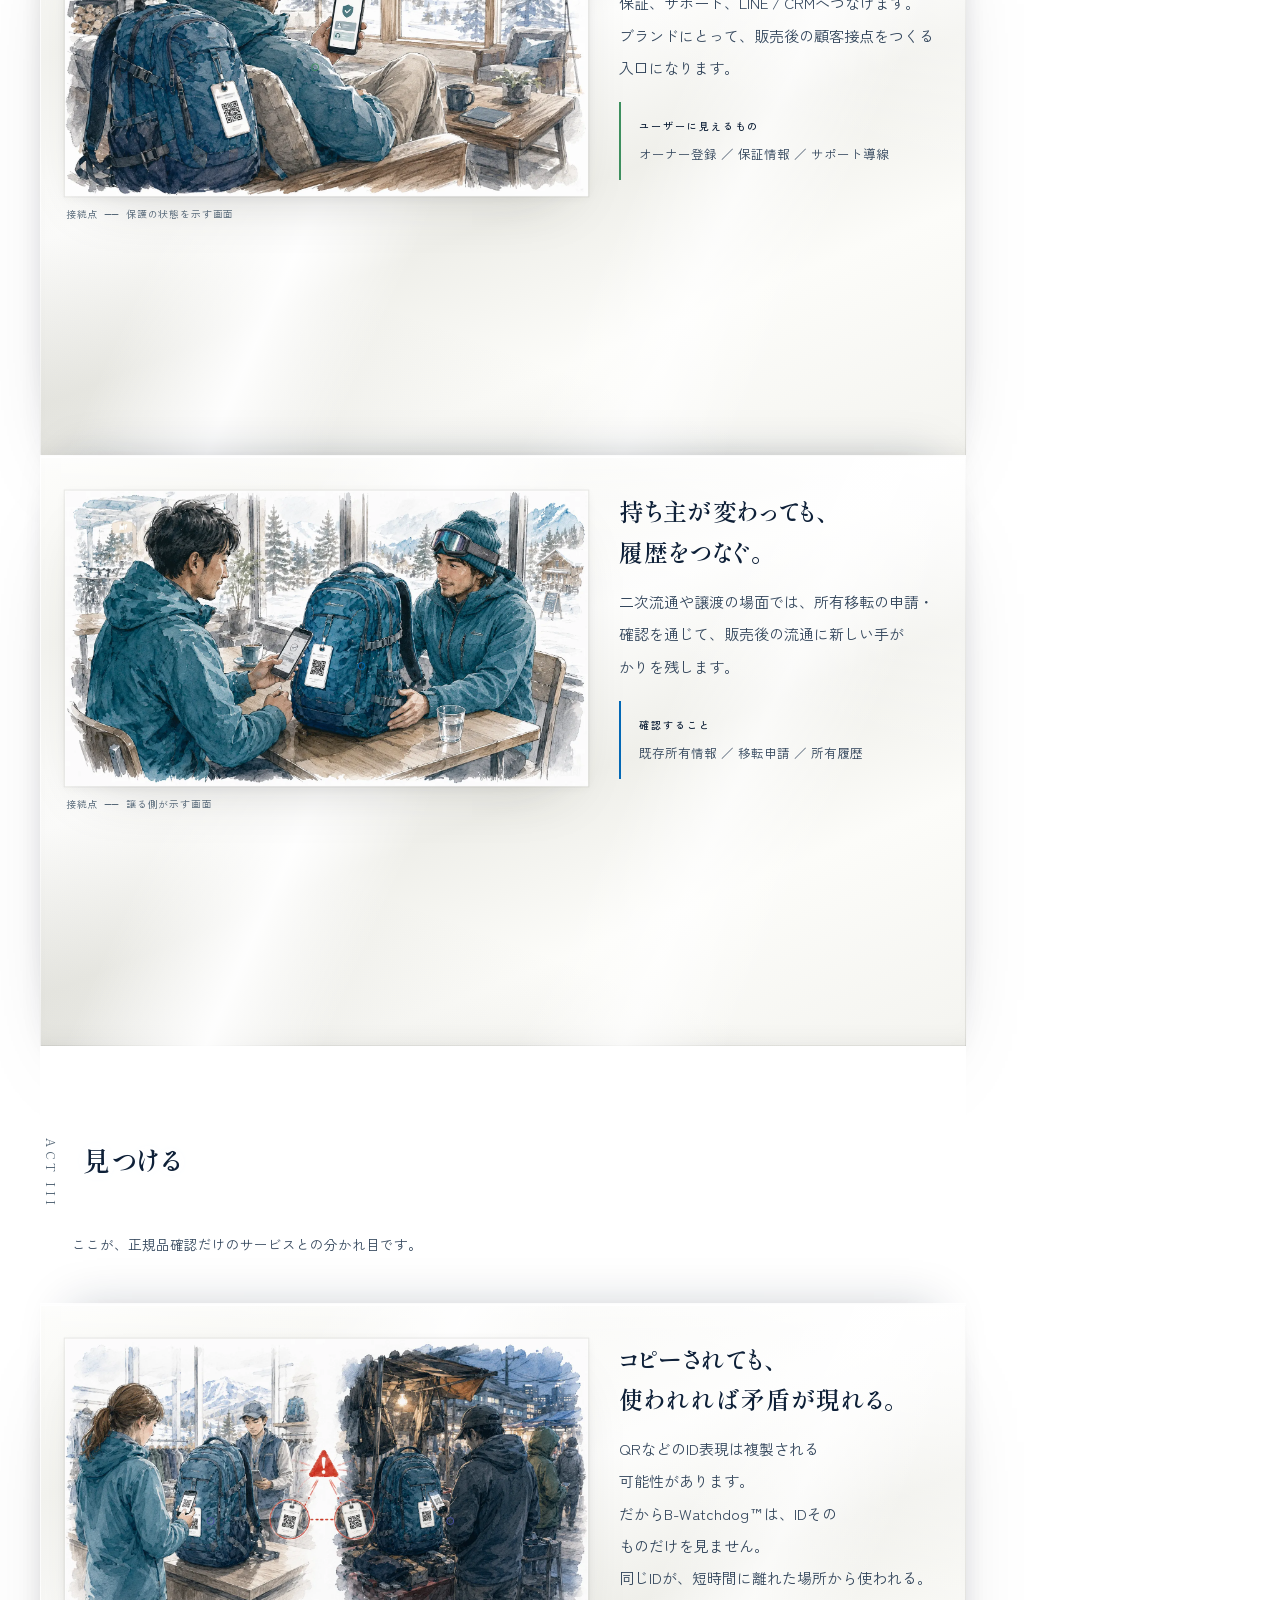
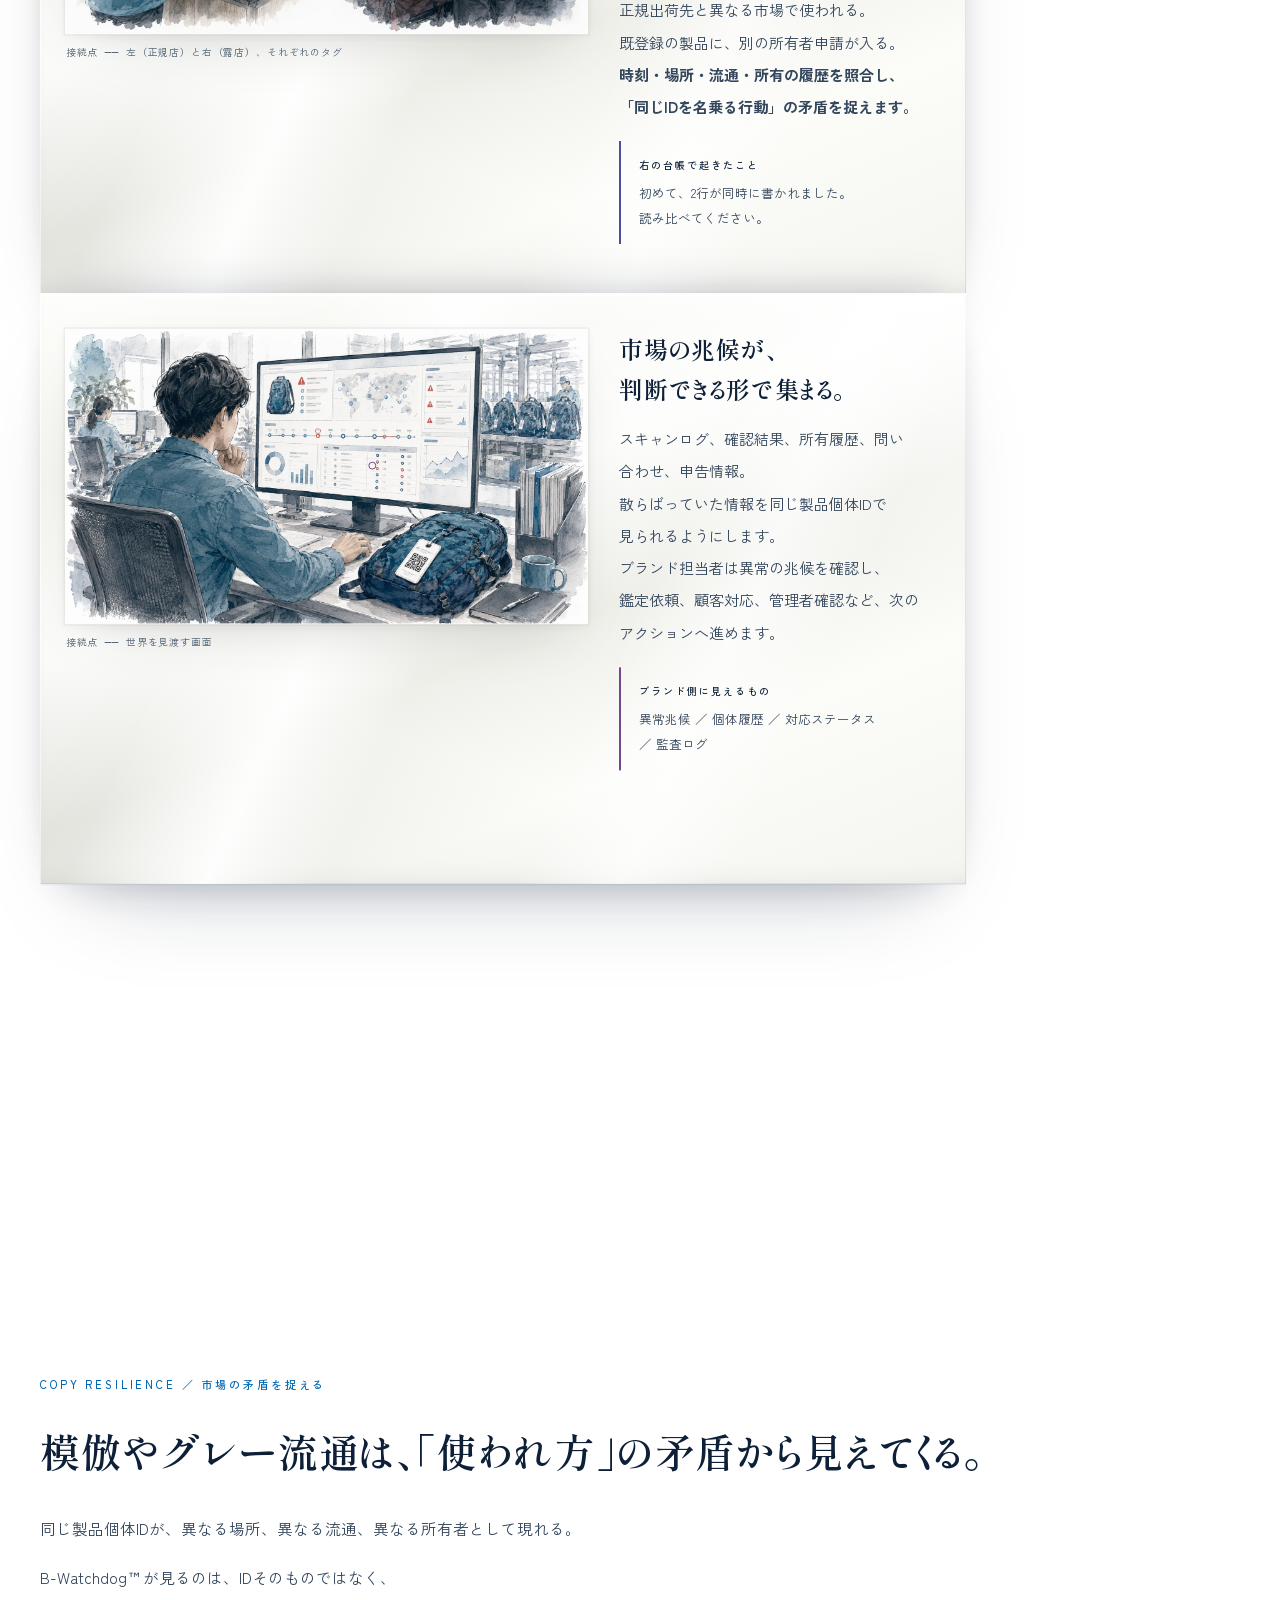
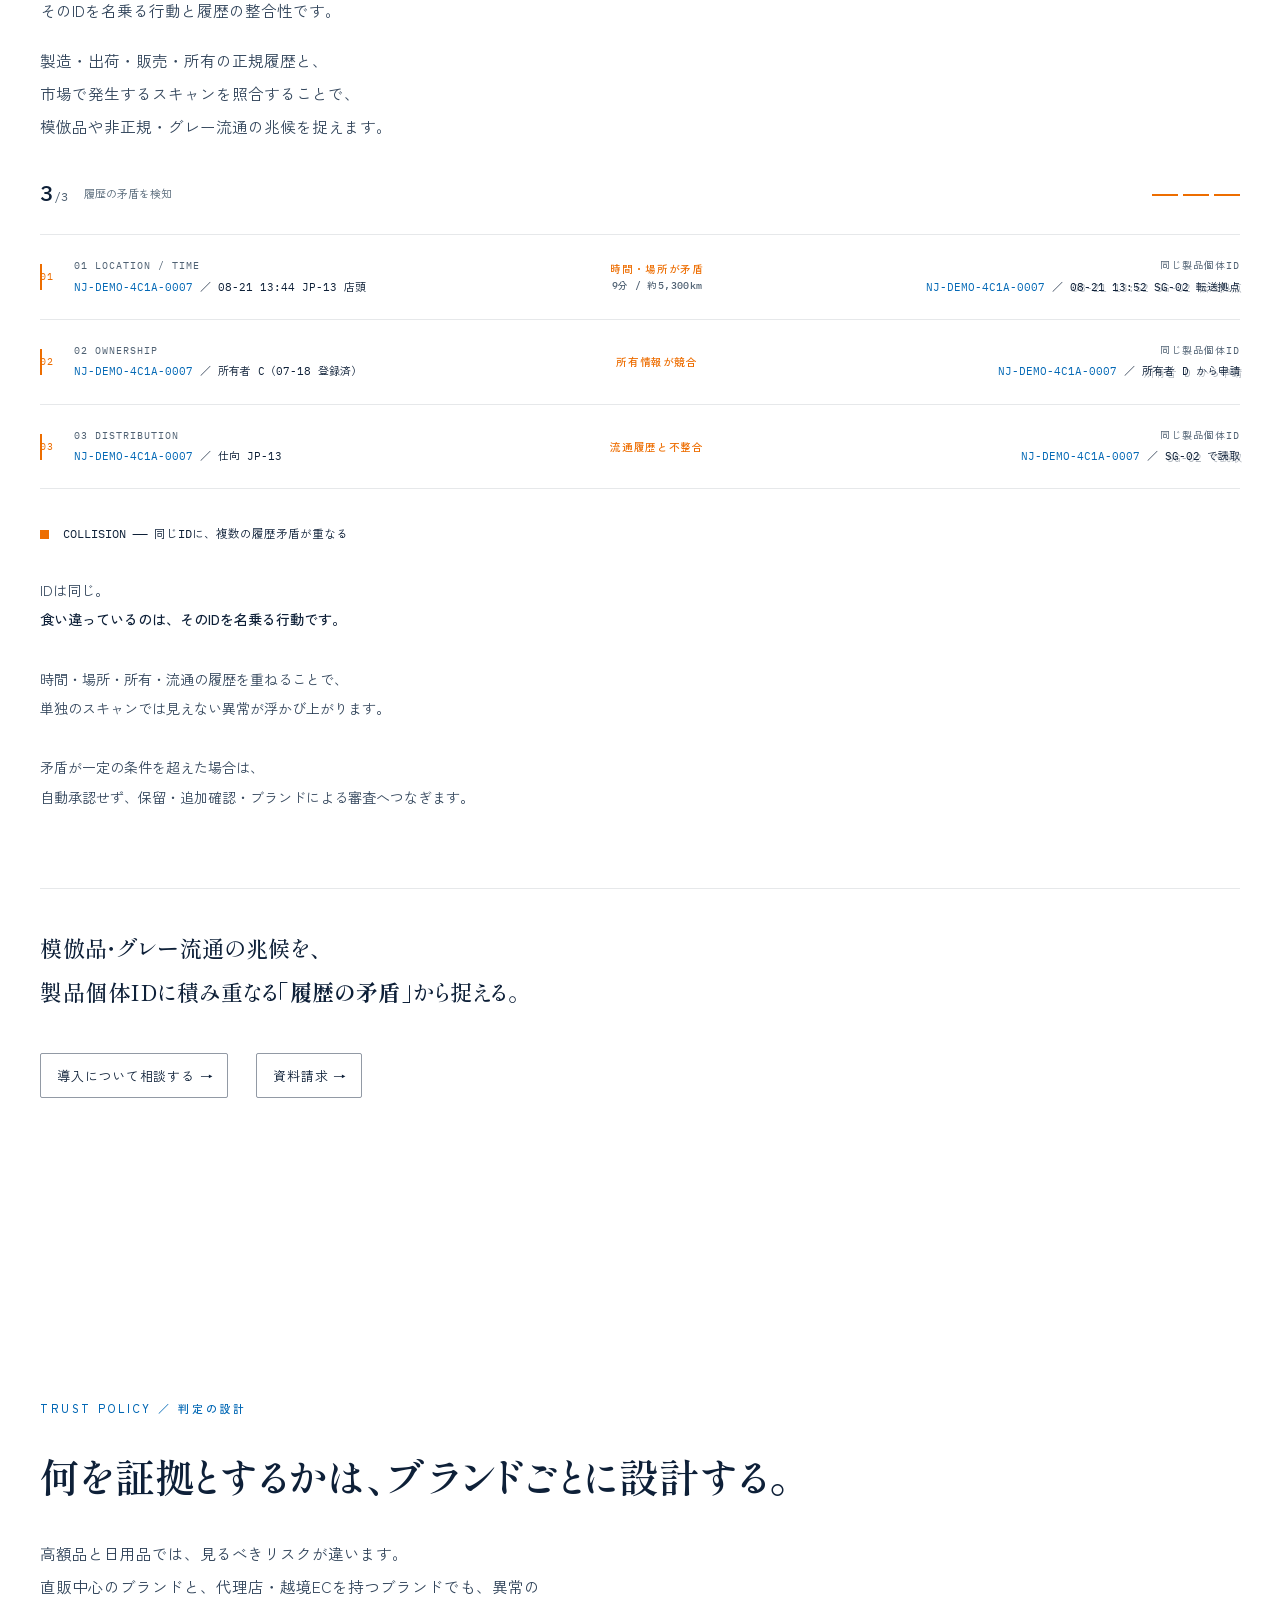
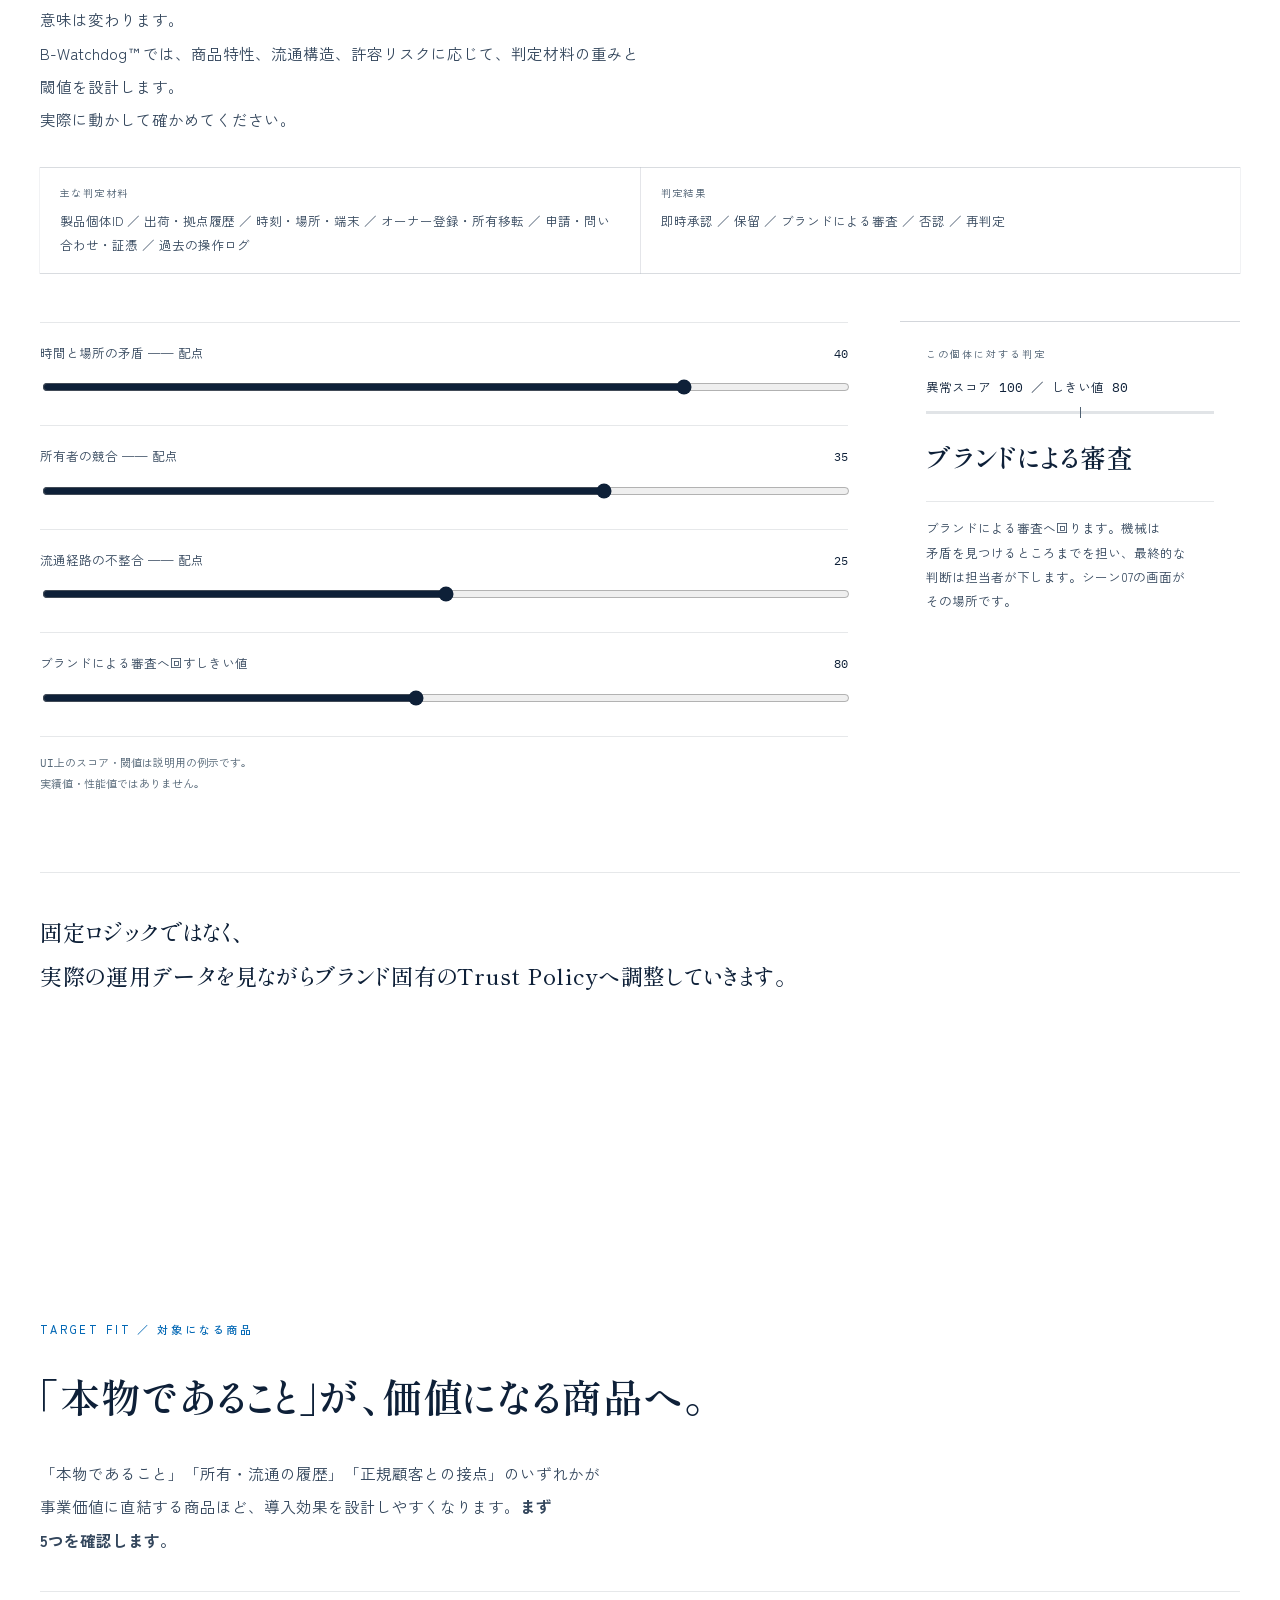
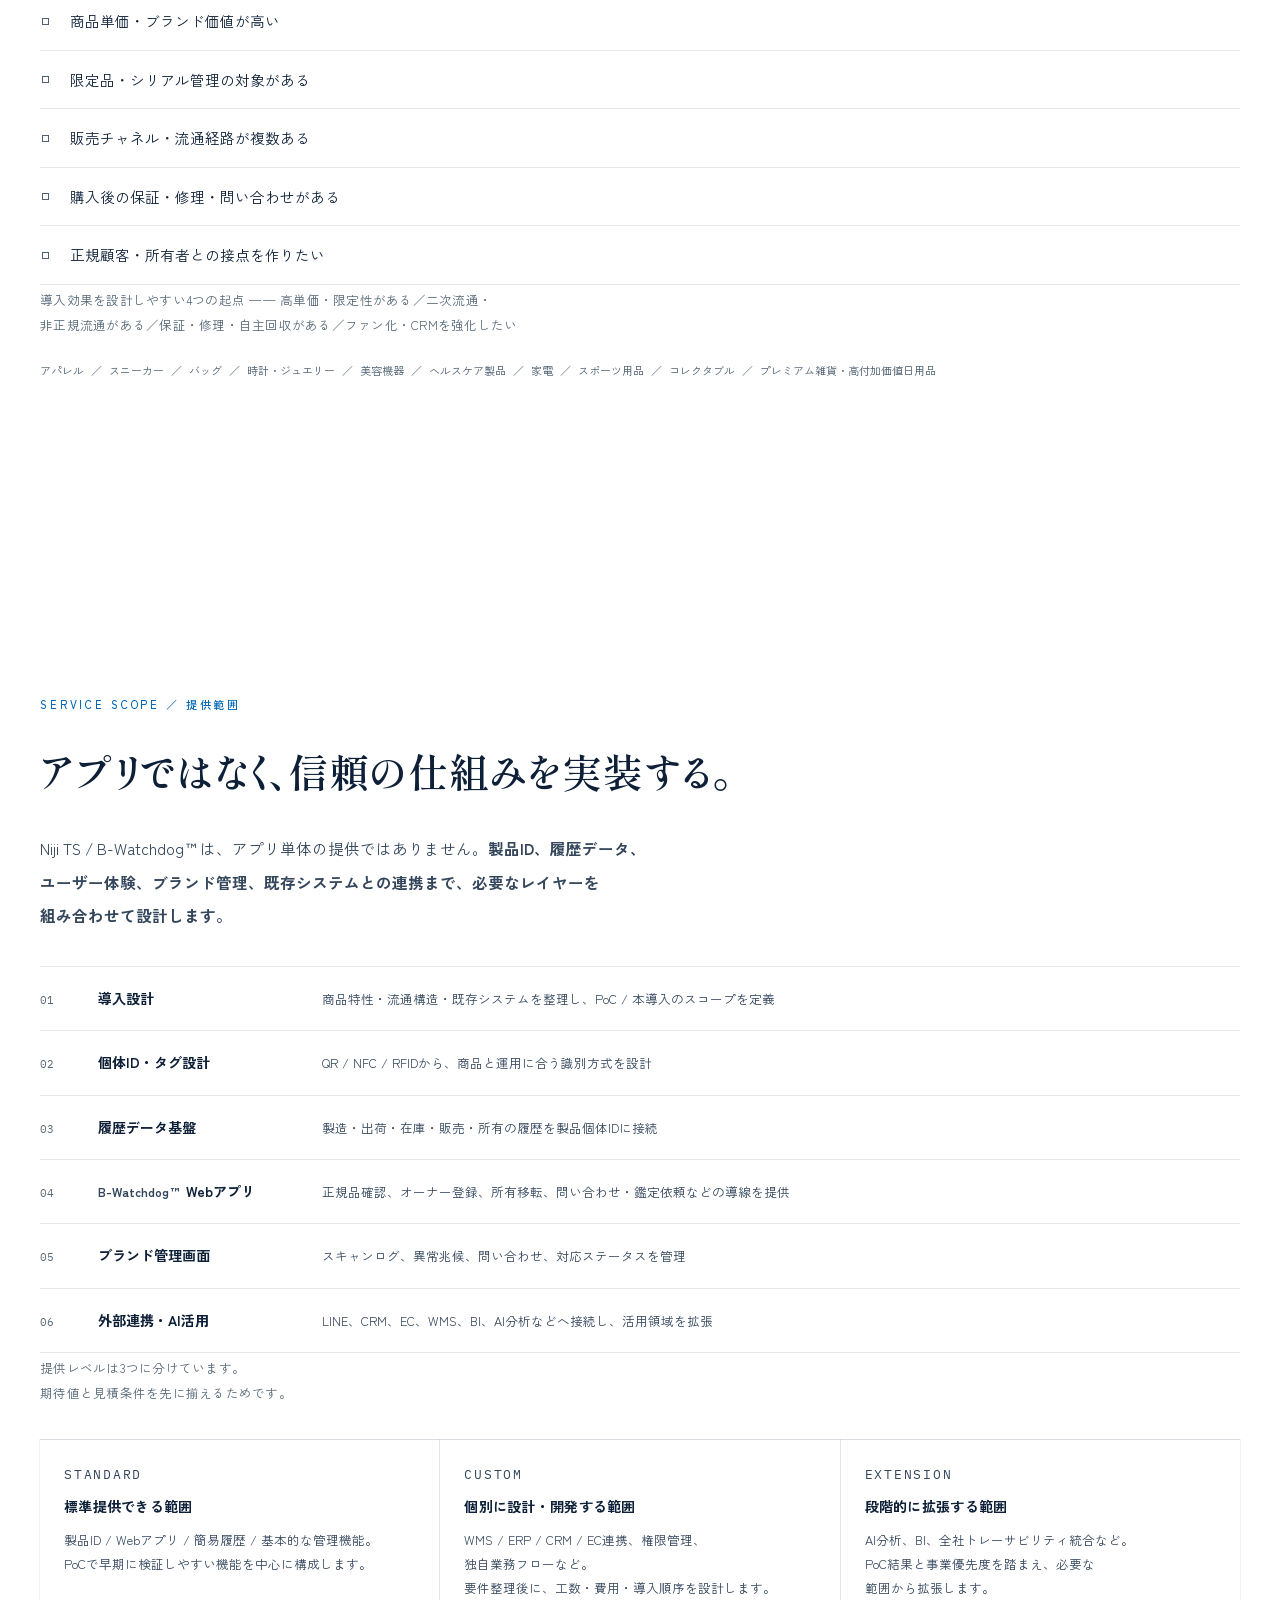
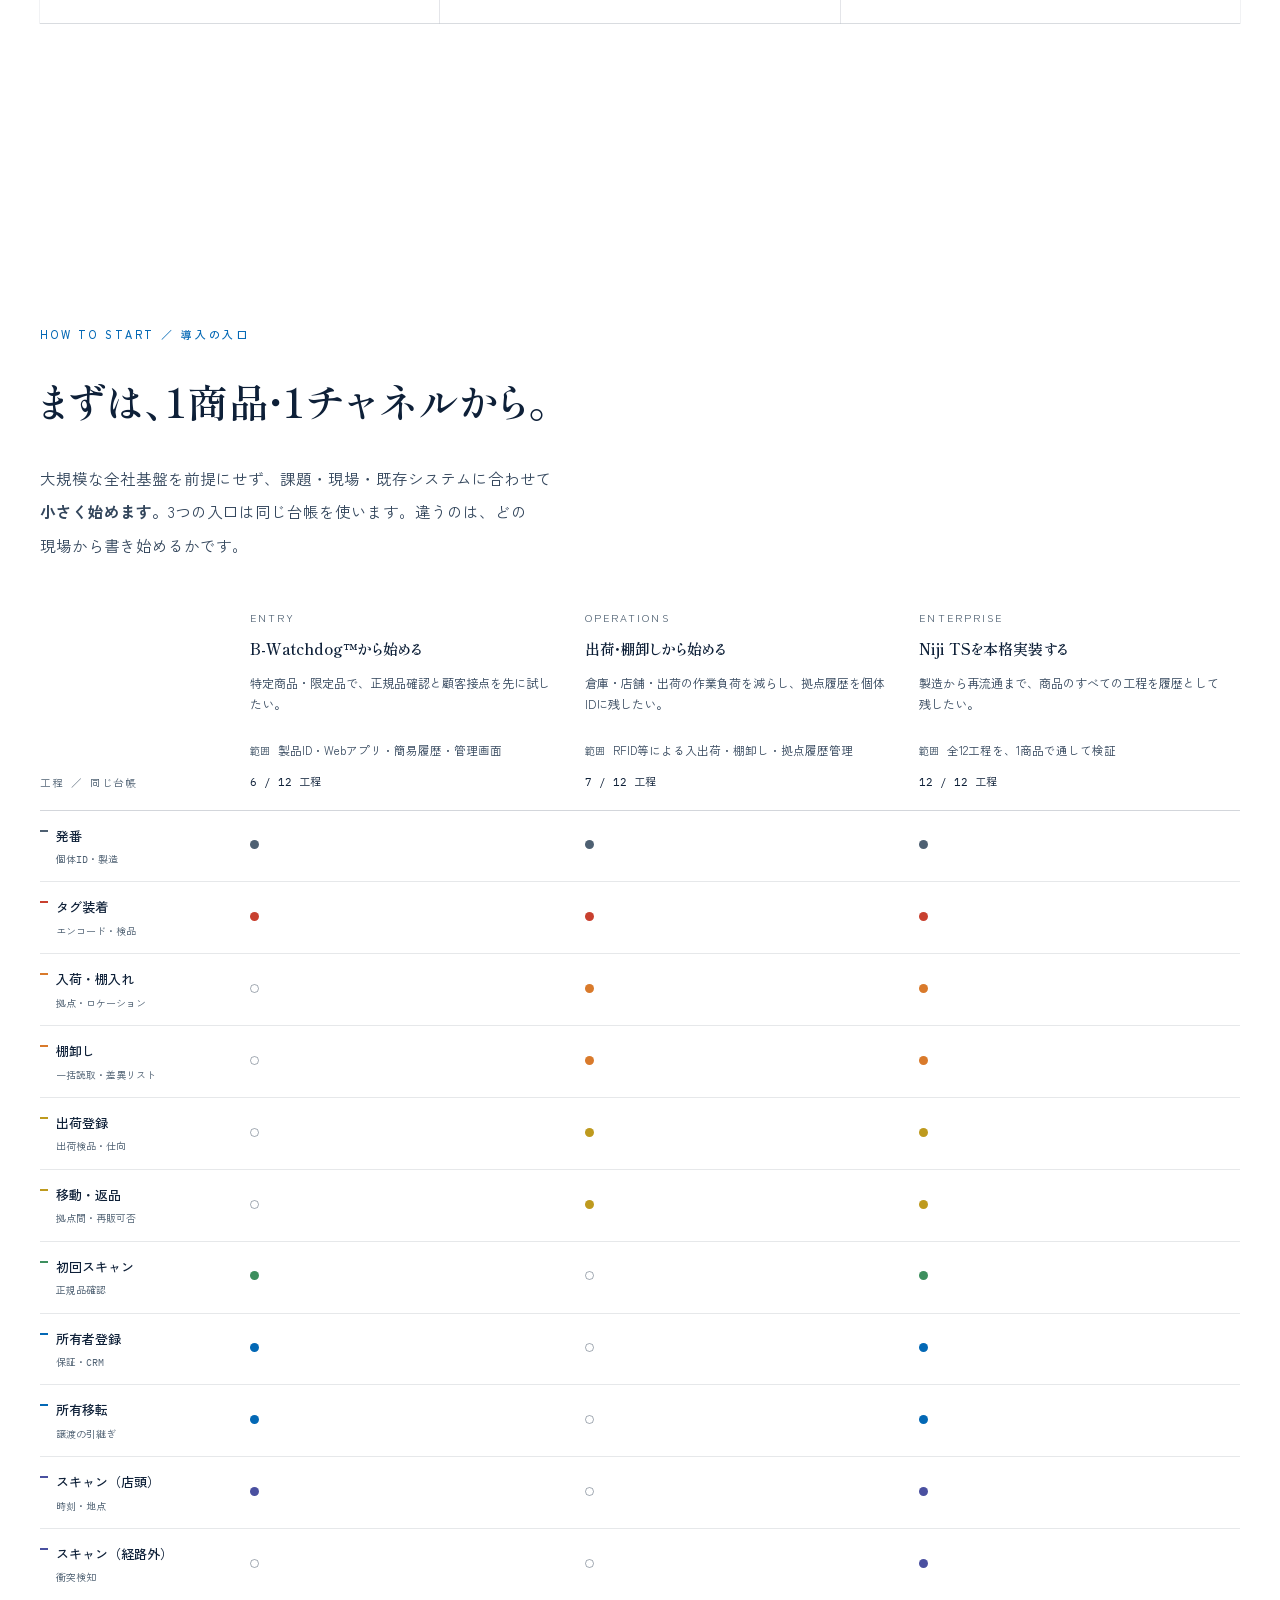
==== commit 2a7fbf5e: "リンクをボタン化：枠があるものだけが押せる（詳細を見る・SERVICE の矢印・テキストリンク） - PRODUCTS カードの「プロダクト詳細を見る」を枠付きの小ボタンに（カード hover で反転" ====
--- a/products/brand-trust-platform/index.html
+++ b/products/brand-trust-platform/index.html
@@ -552,8 +552,8 @@
 .mx td i{display:inline-block;width:9px;height:9px;border-radius:50%;border:1px solid rgba(14,32,56,.38);vertical-align:middle}
 .mx td i.on{border-color:transparent}
 .mid-cta{margin:40px 0 0;display:flex;gap:28px;flex-wrap:wrap;max-width:760px}
-.mid-cta a{font-family:var(--sans);font-size:13px;letter-spacing:.06em;color:var(--ink);text-decoration:none;border-bottom:1px solid var(--rule-2);padding-bottom:3px}
-.mid-cta a:hover{border-bottom-color:var(--ink)}
+.mid-cta a{font-family:var(--sans);font-size:13px;letter-spacing:.06em;color:var(--ink);text-decoration:none;border:1px solid rgba(14,32,56,.45);border-radius:2px;padding:9px 14px 9px 16px;transition:border-color .3s,background .3s}
+.mid-cta a:hover{border-color:var(--ink);background:#F6F8FA}
 .mx-cards{display:none}
 .mx-cards .pn2{display:block;font-family:var(--mono);font-size:10.5px;letter-spacing:.2em;color:var(--muted)}
 .closer2{max-width:760px;margin-top:56px;padding-top:30px;border-top:1px solid var(--rule)}
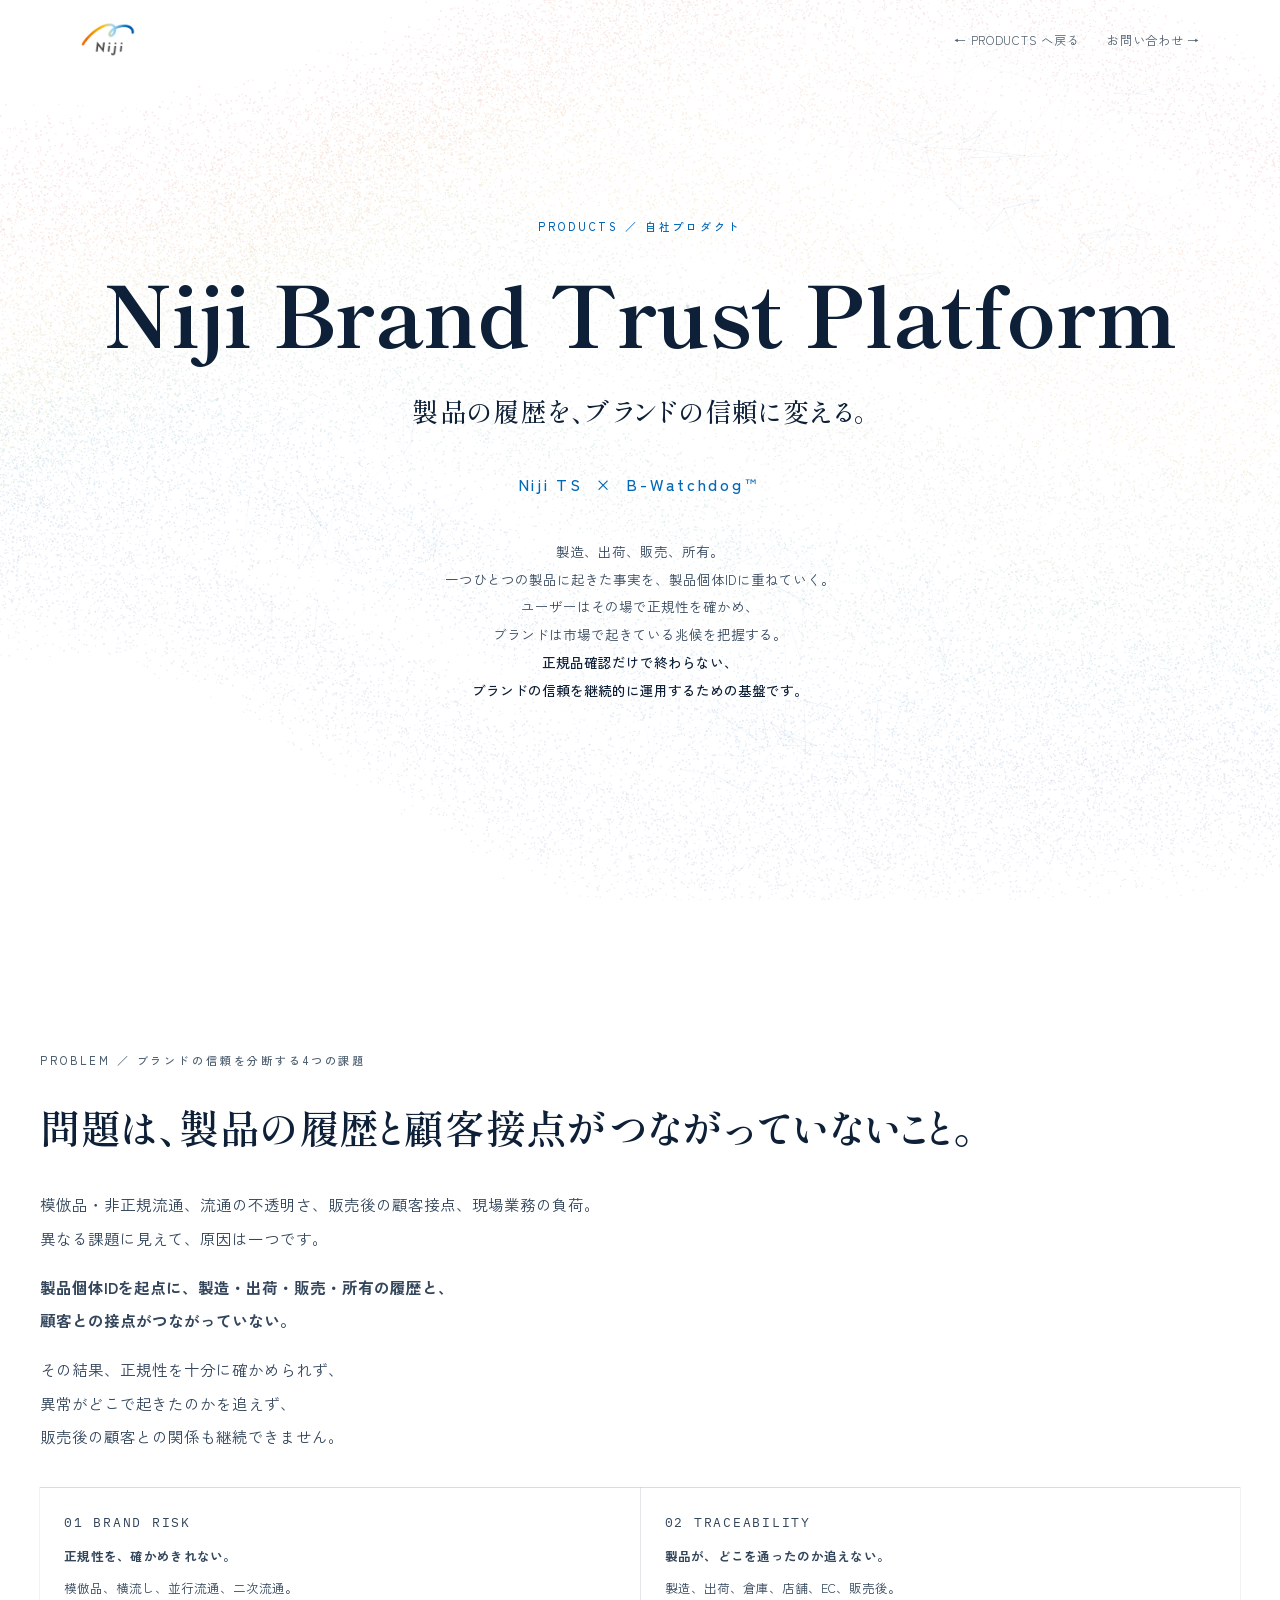
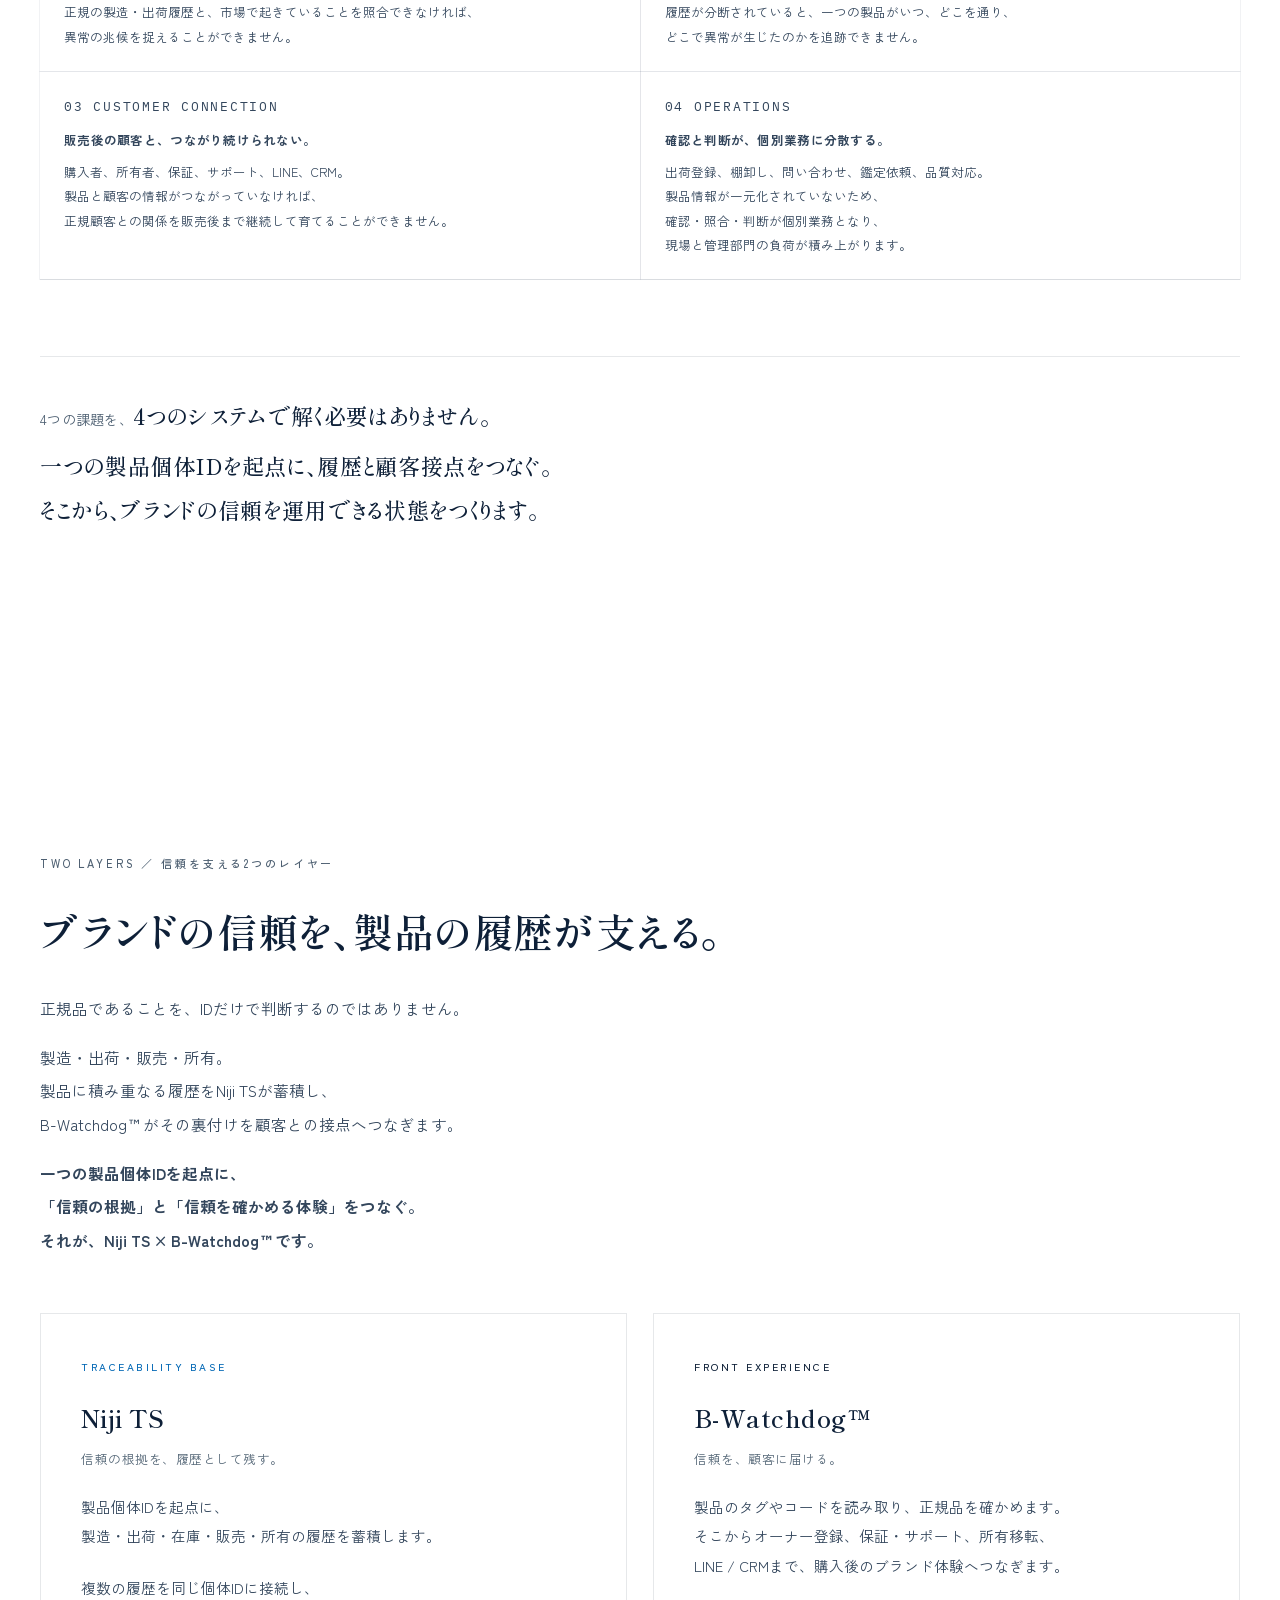
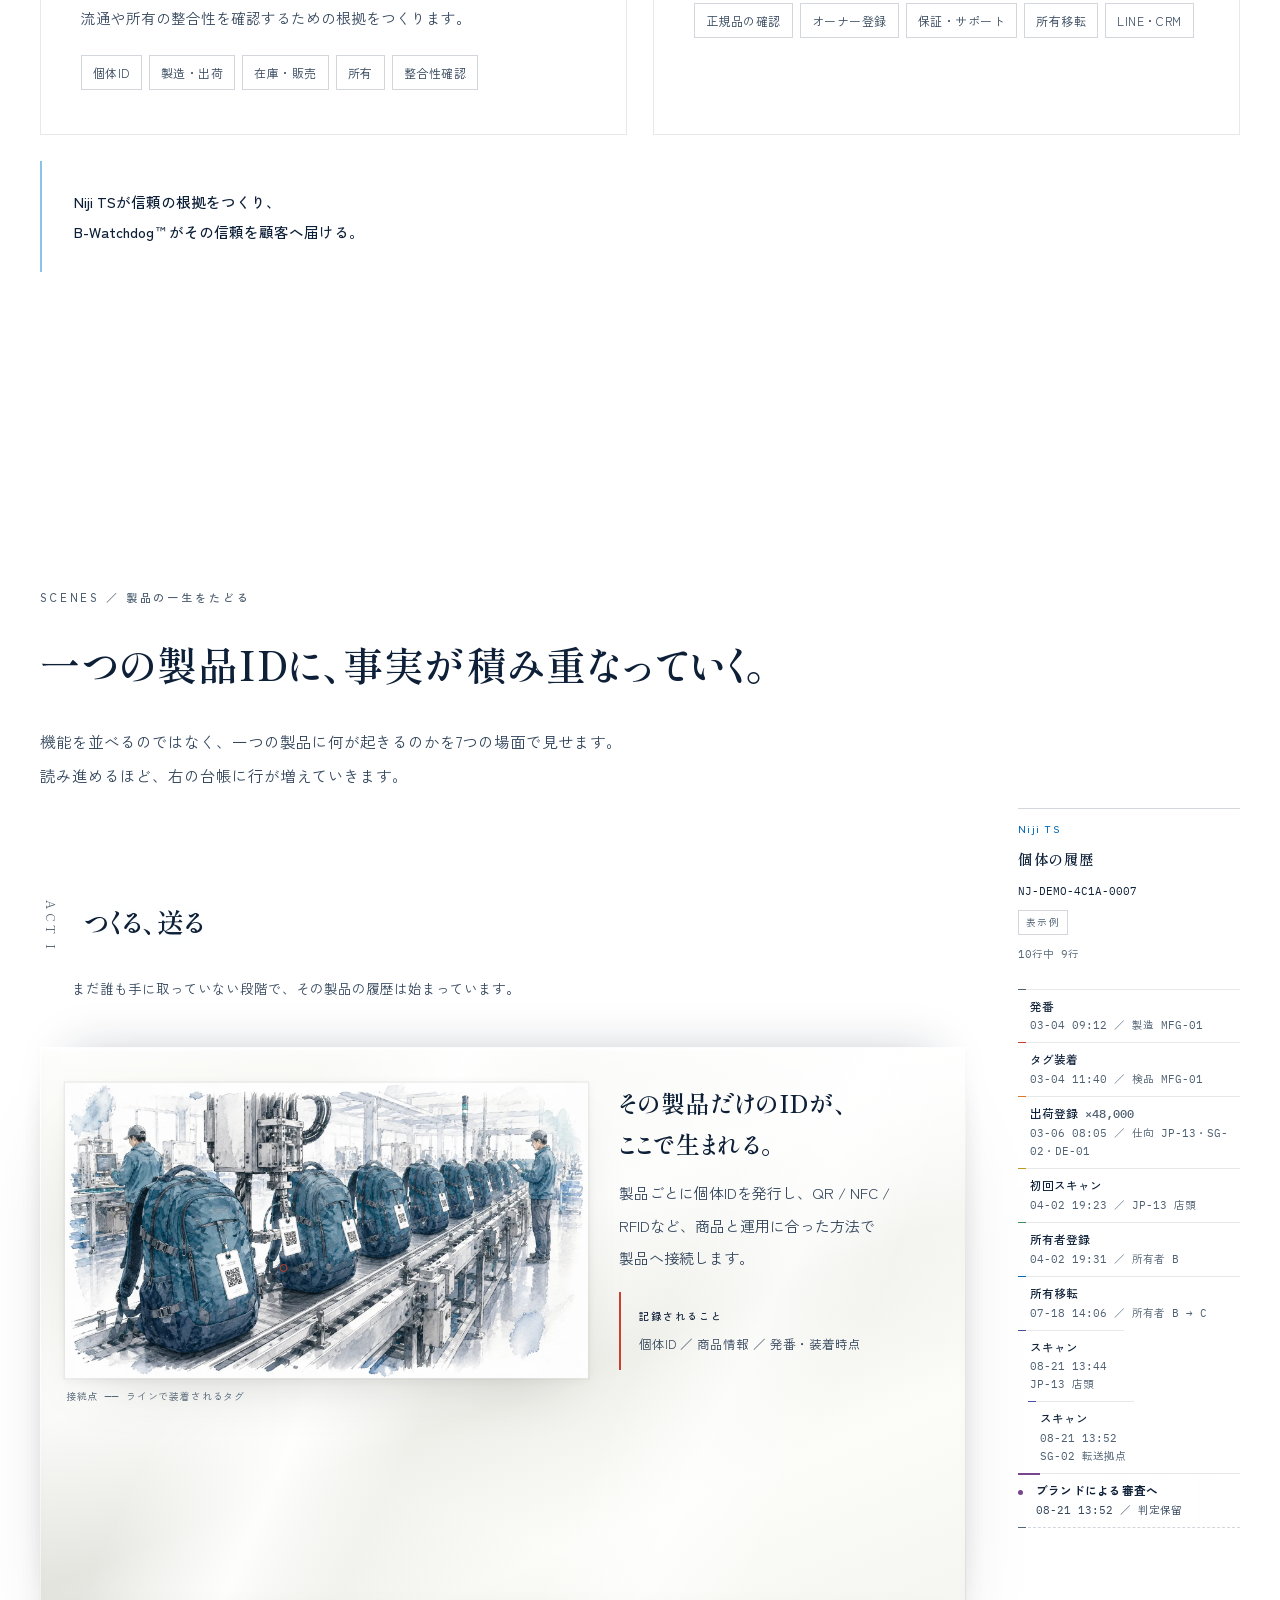
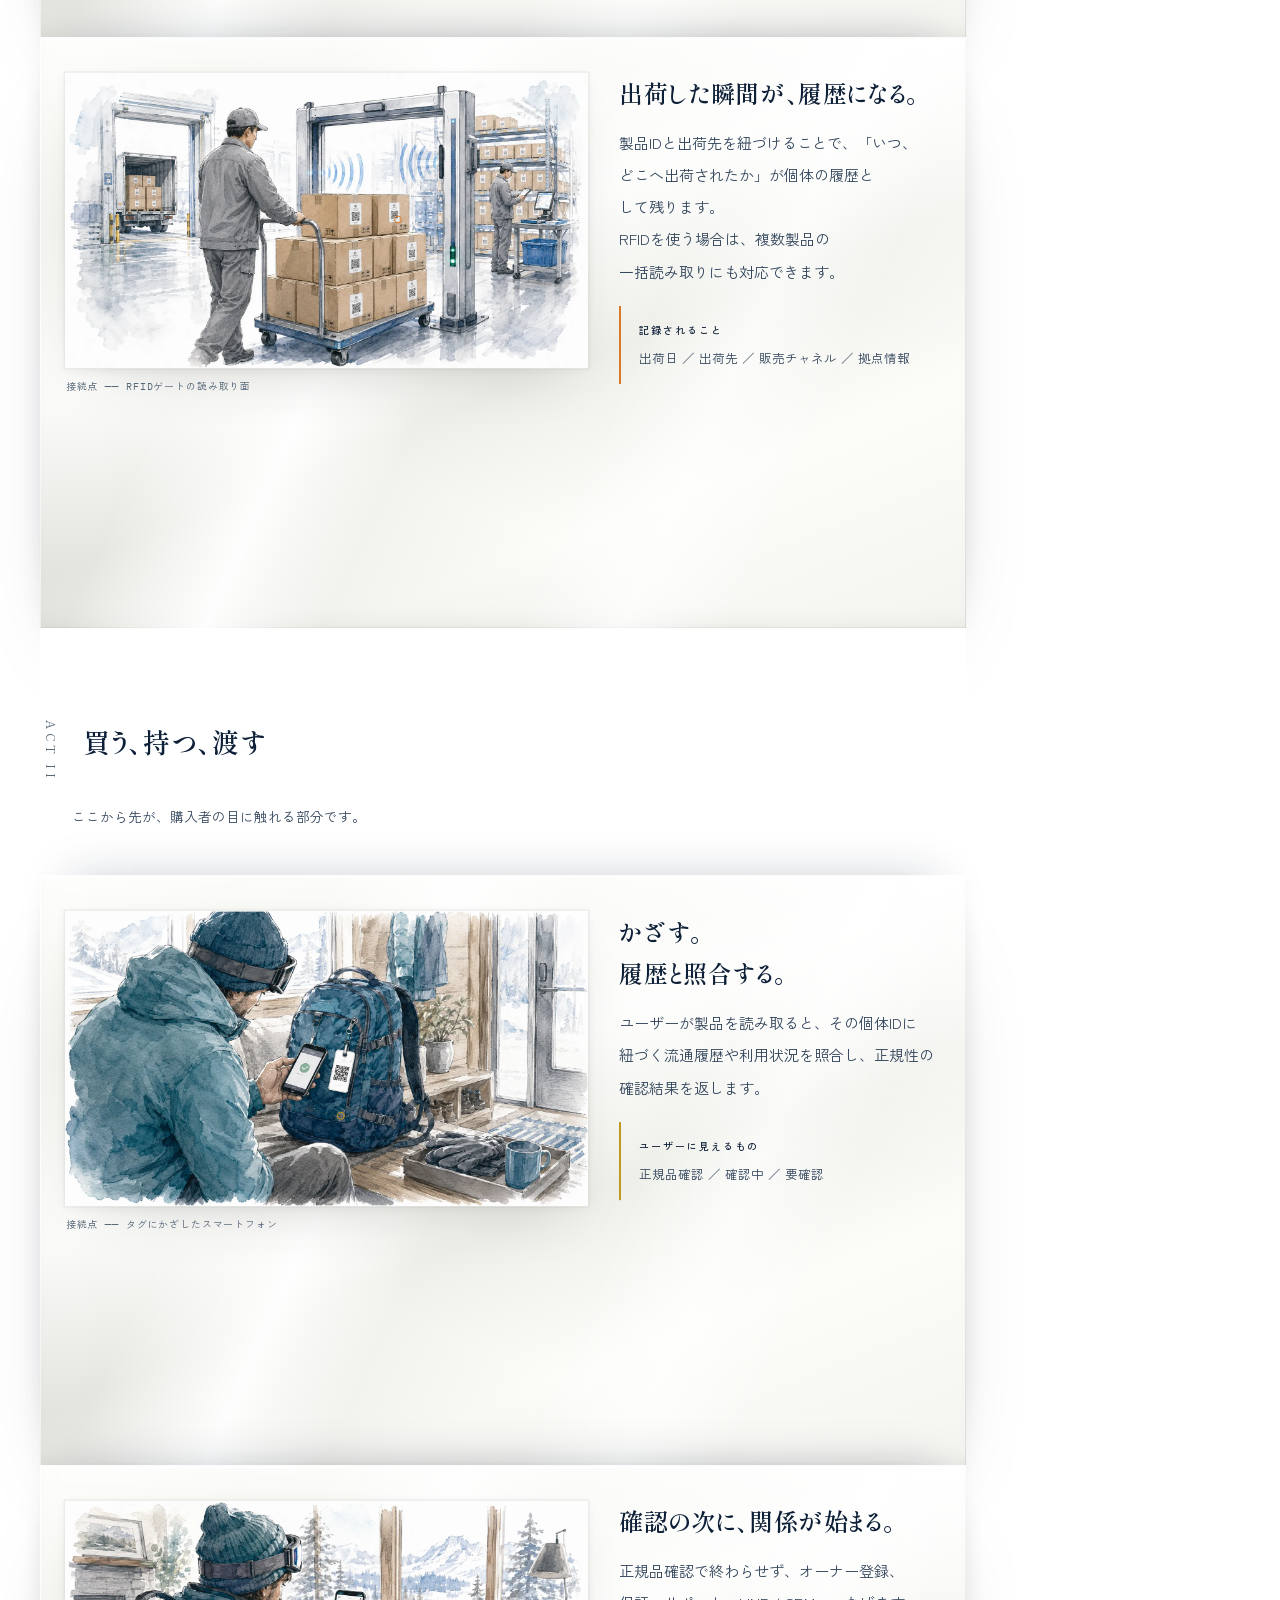
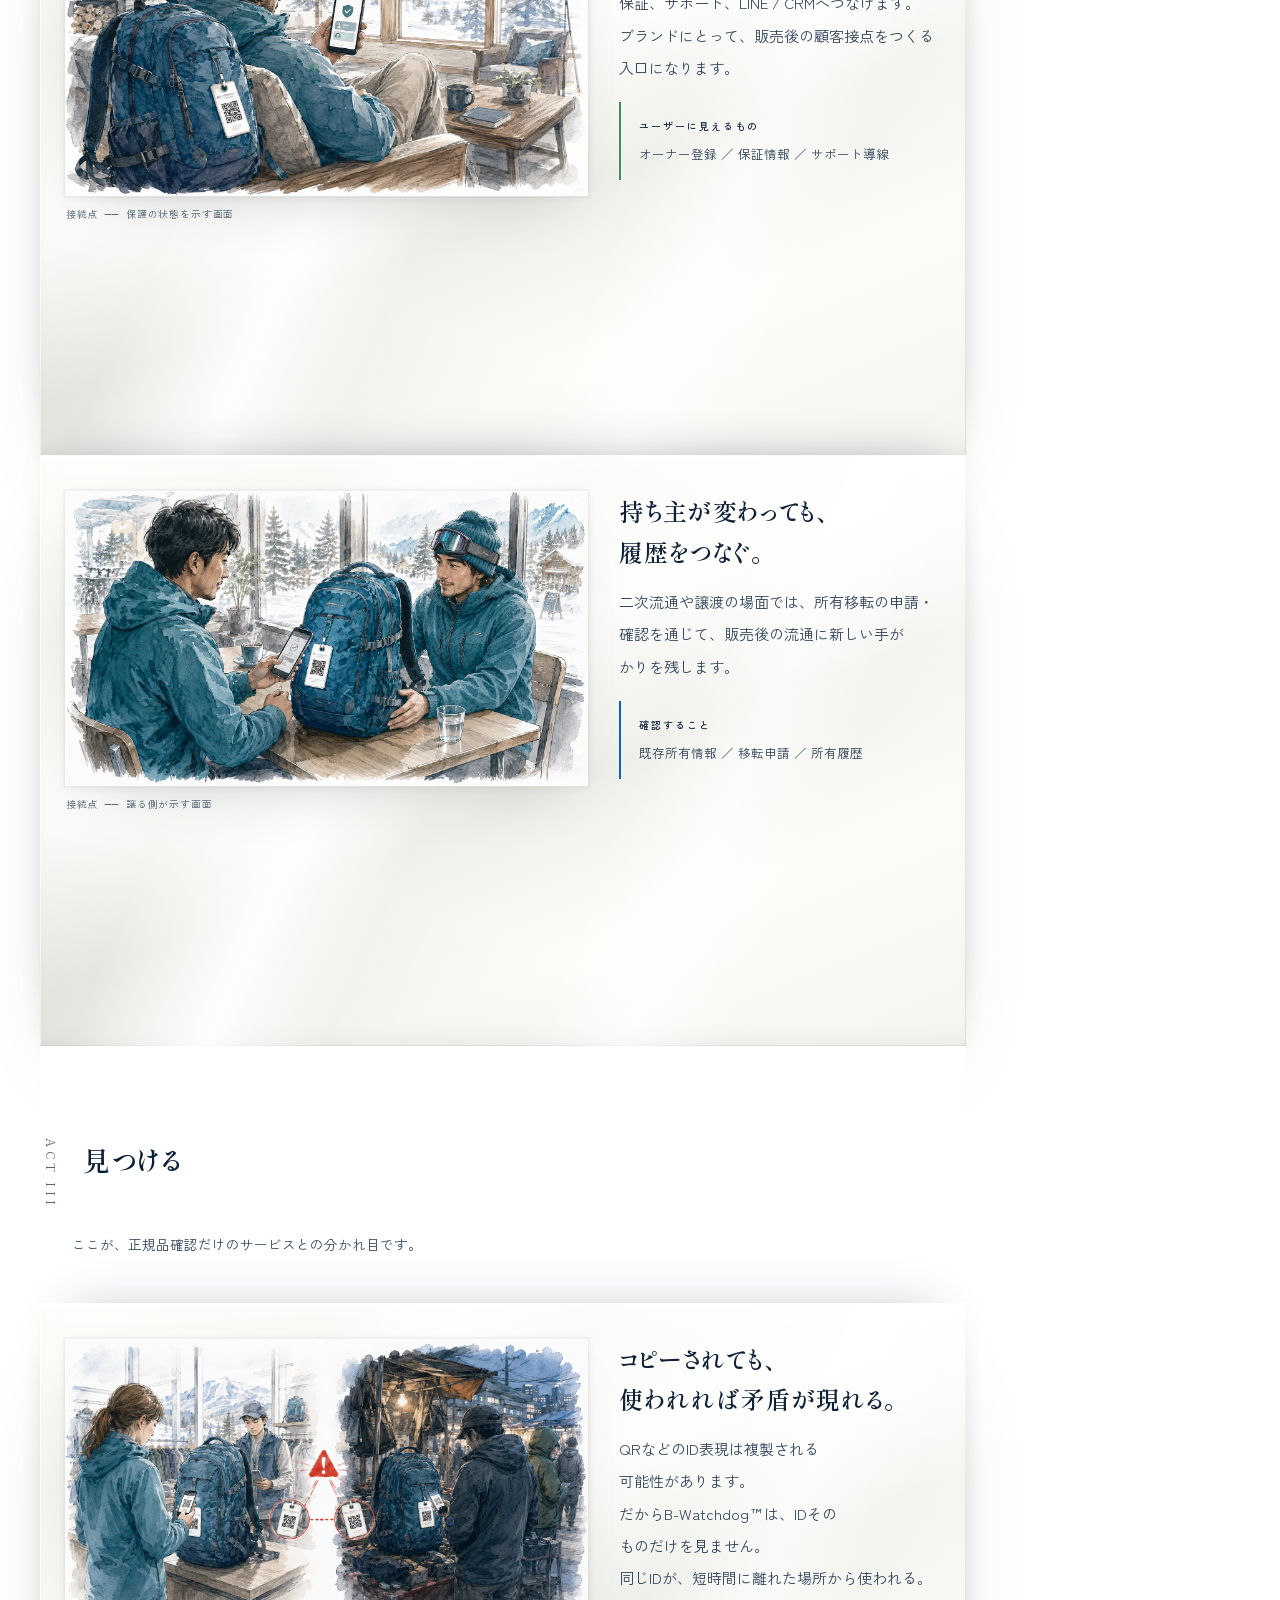
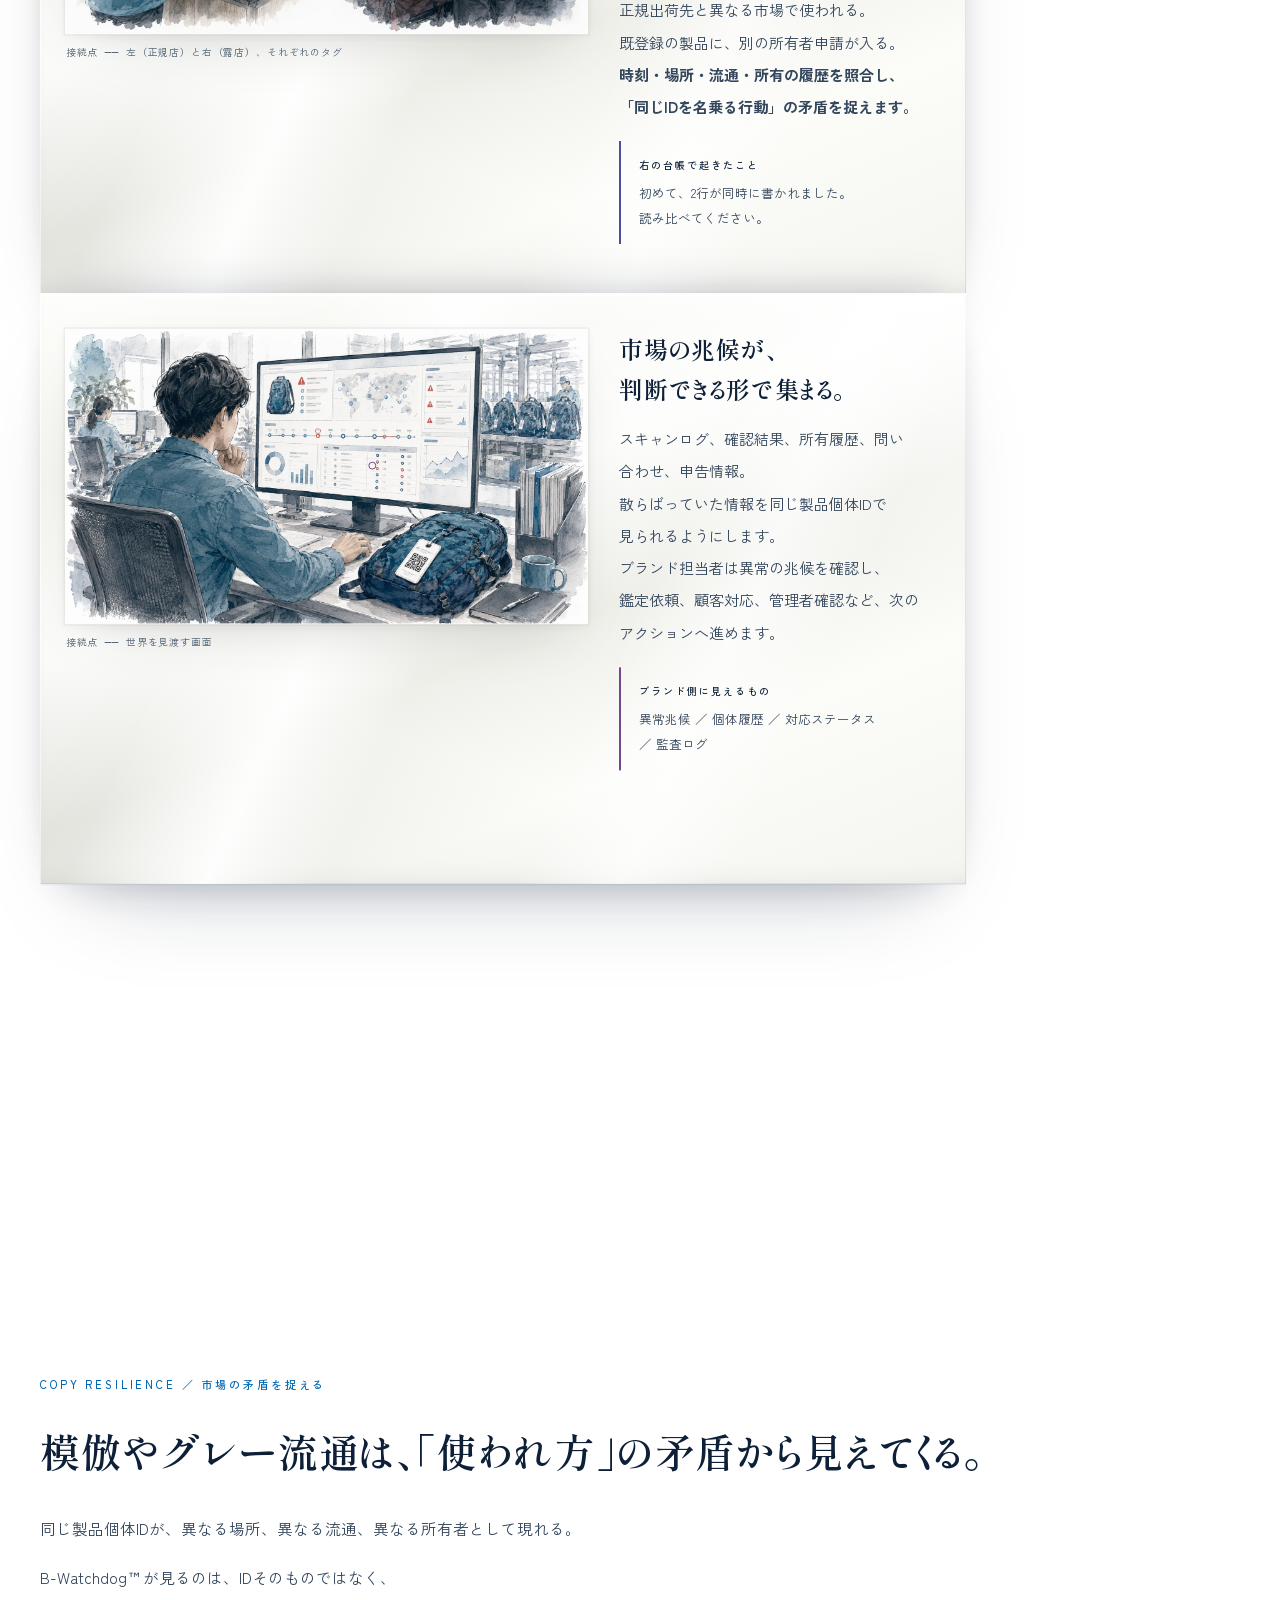
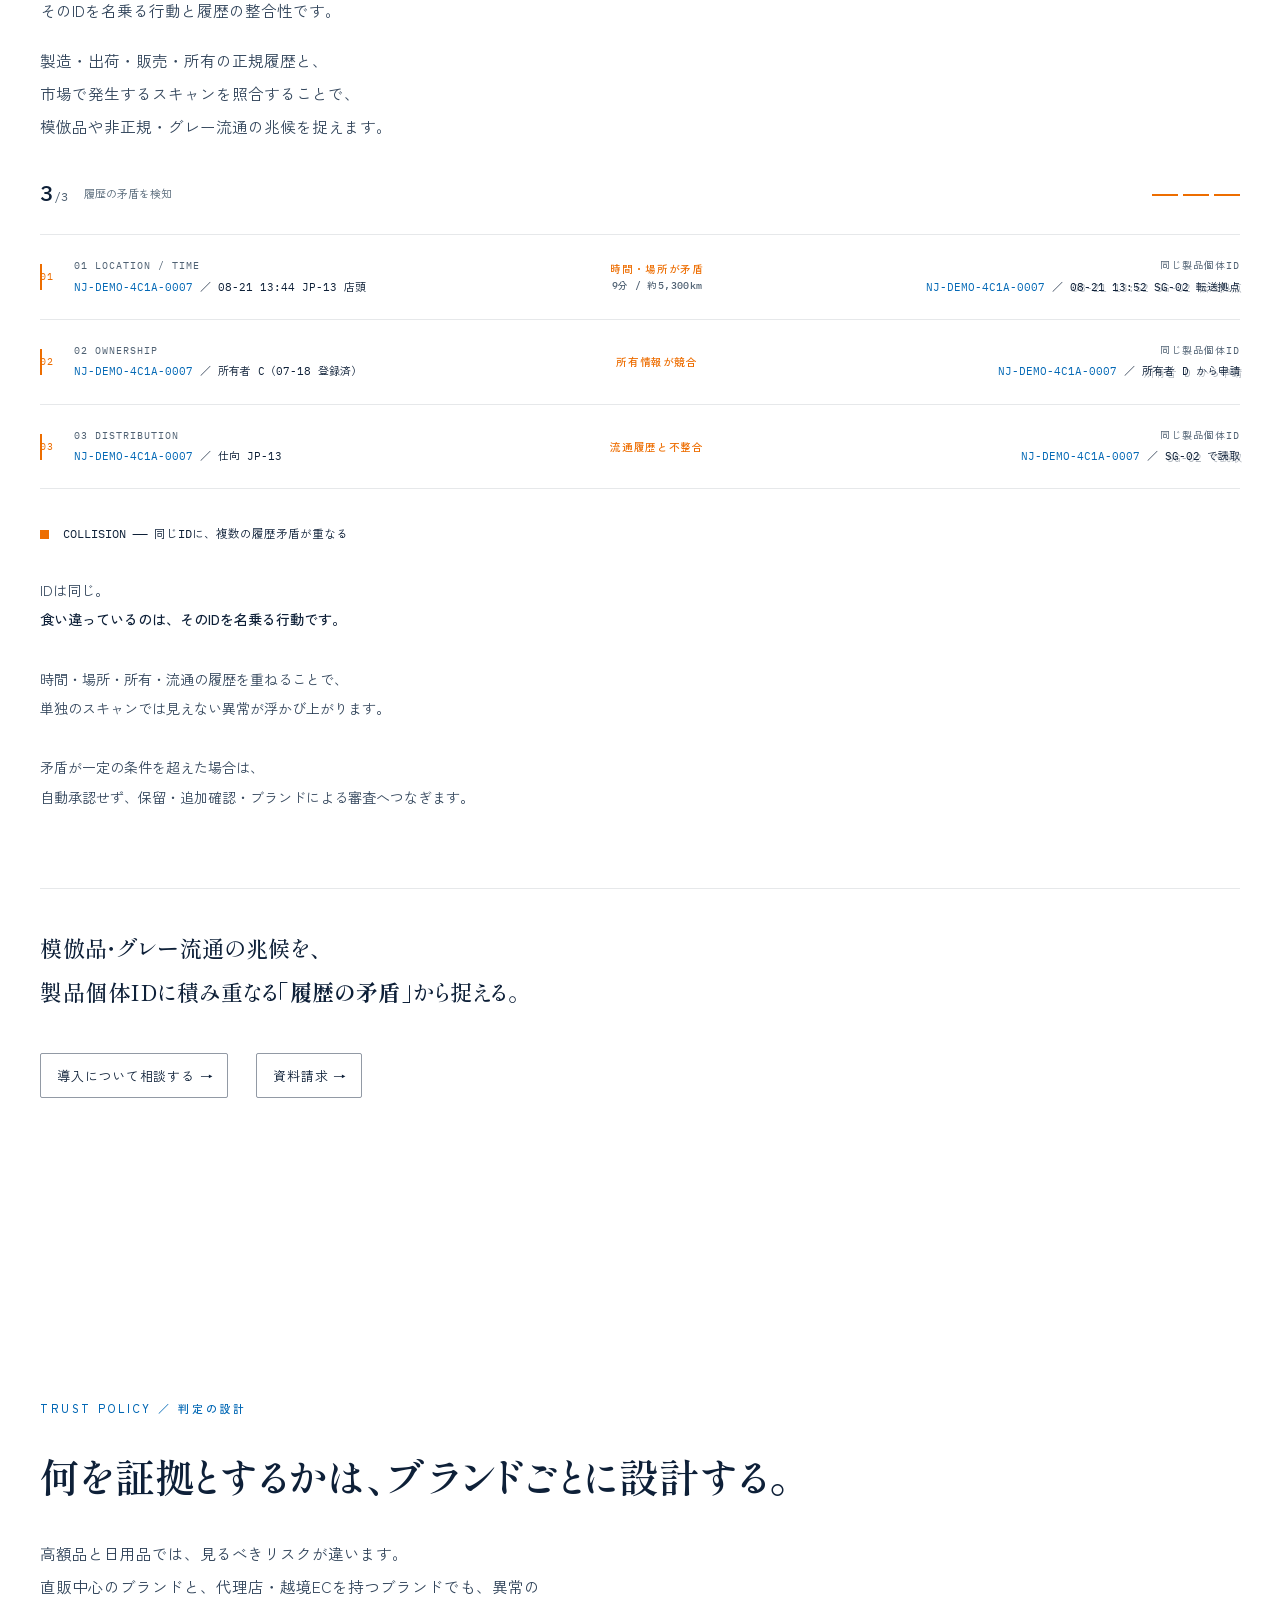
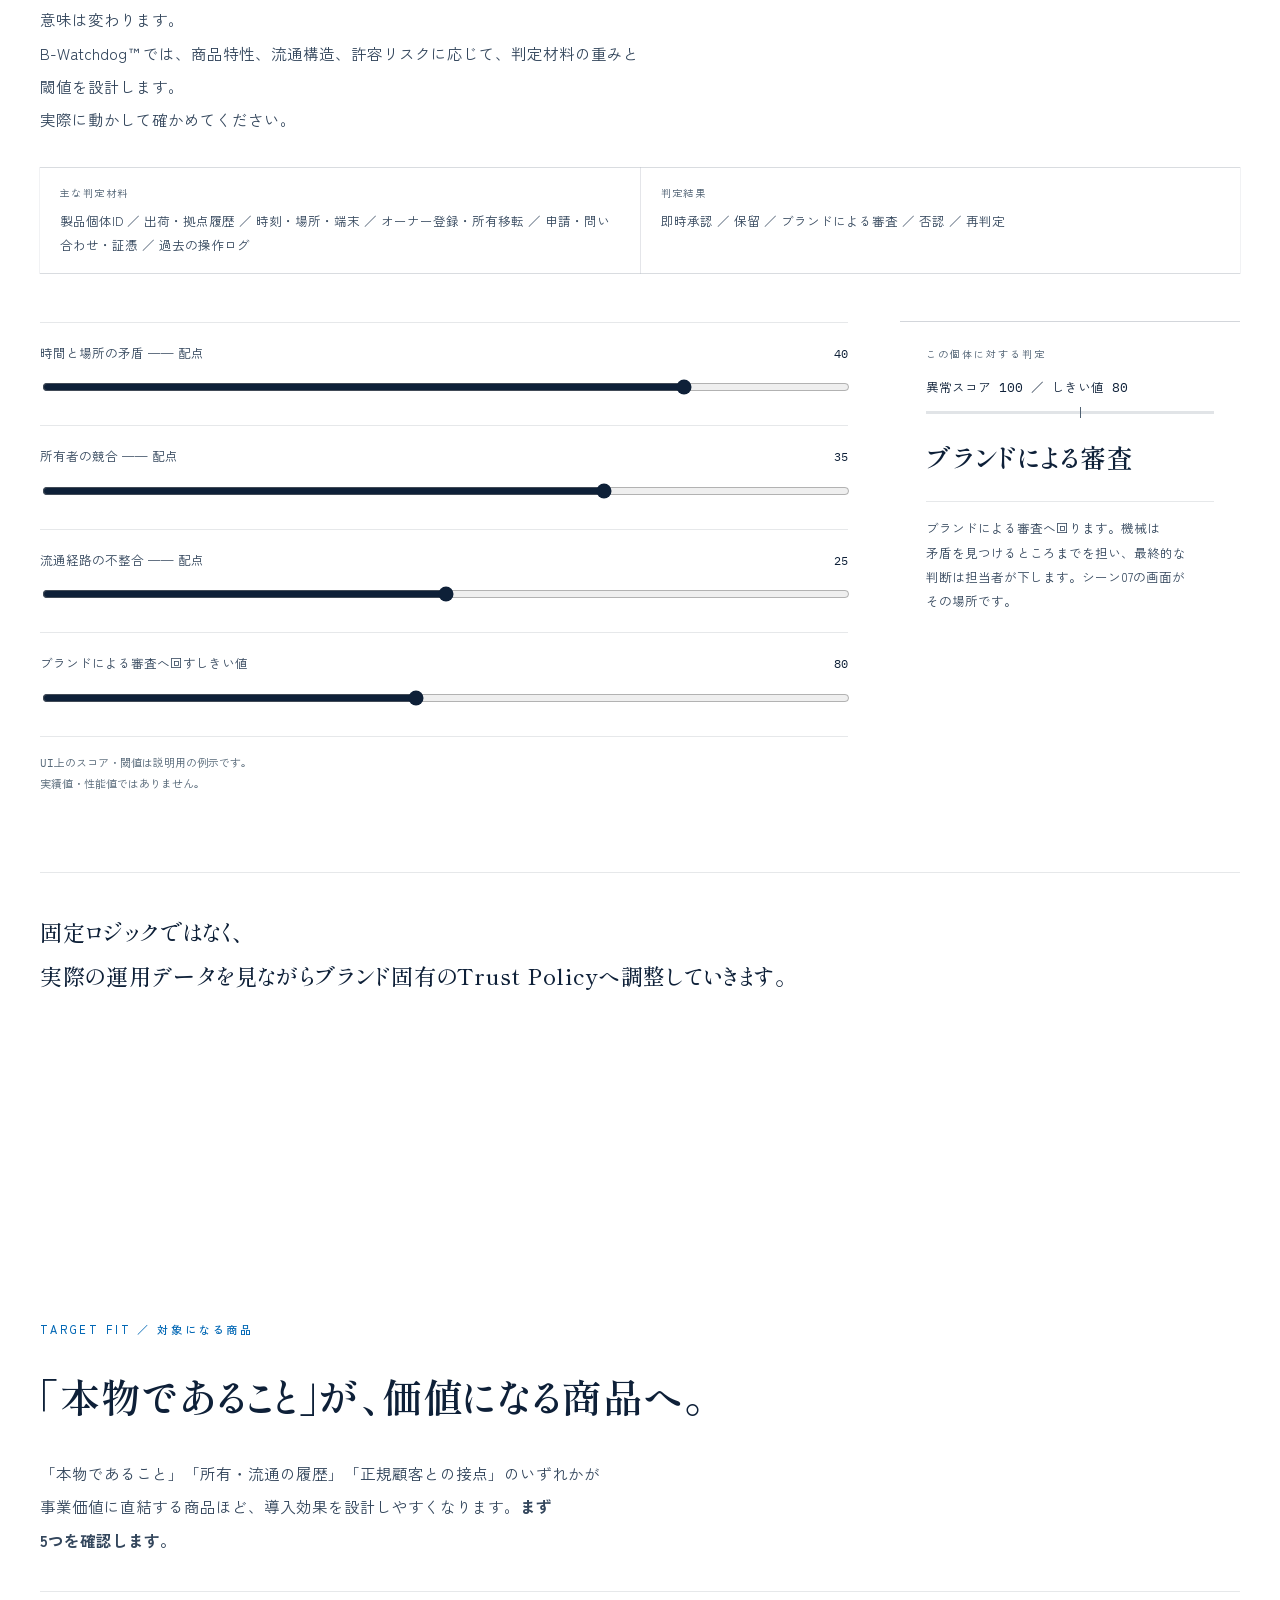
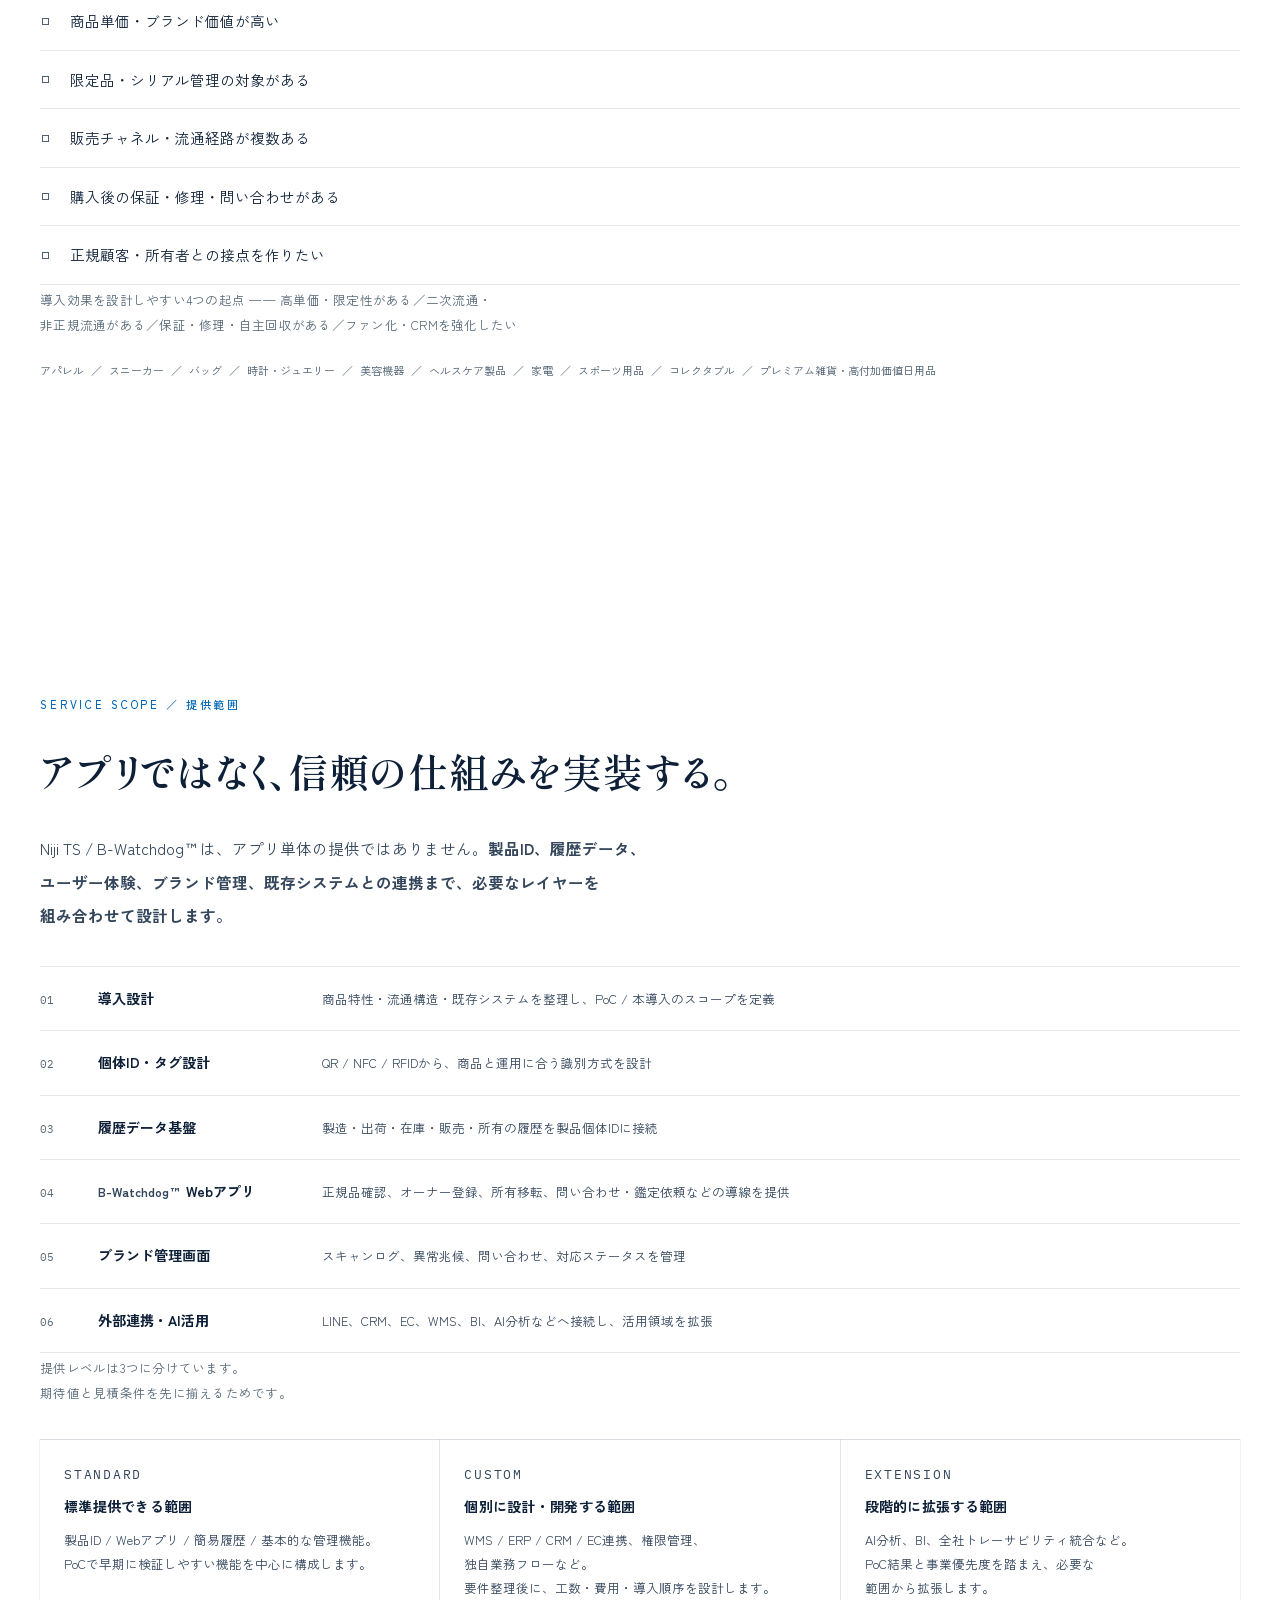
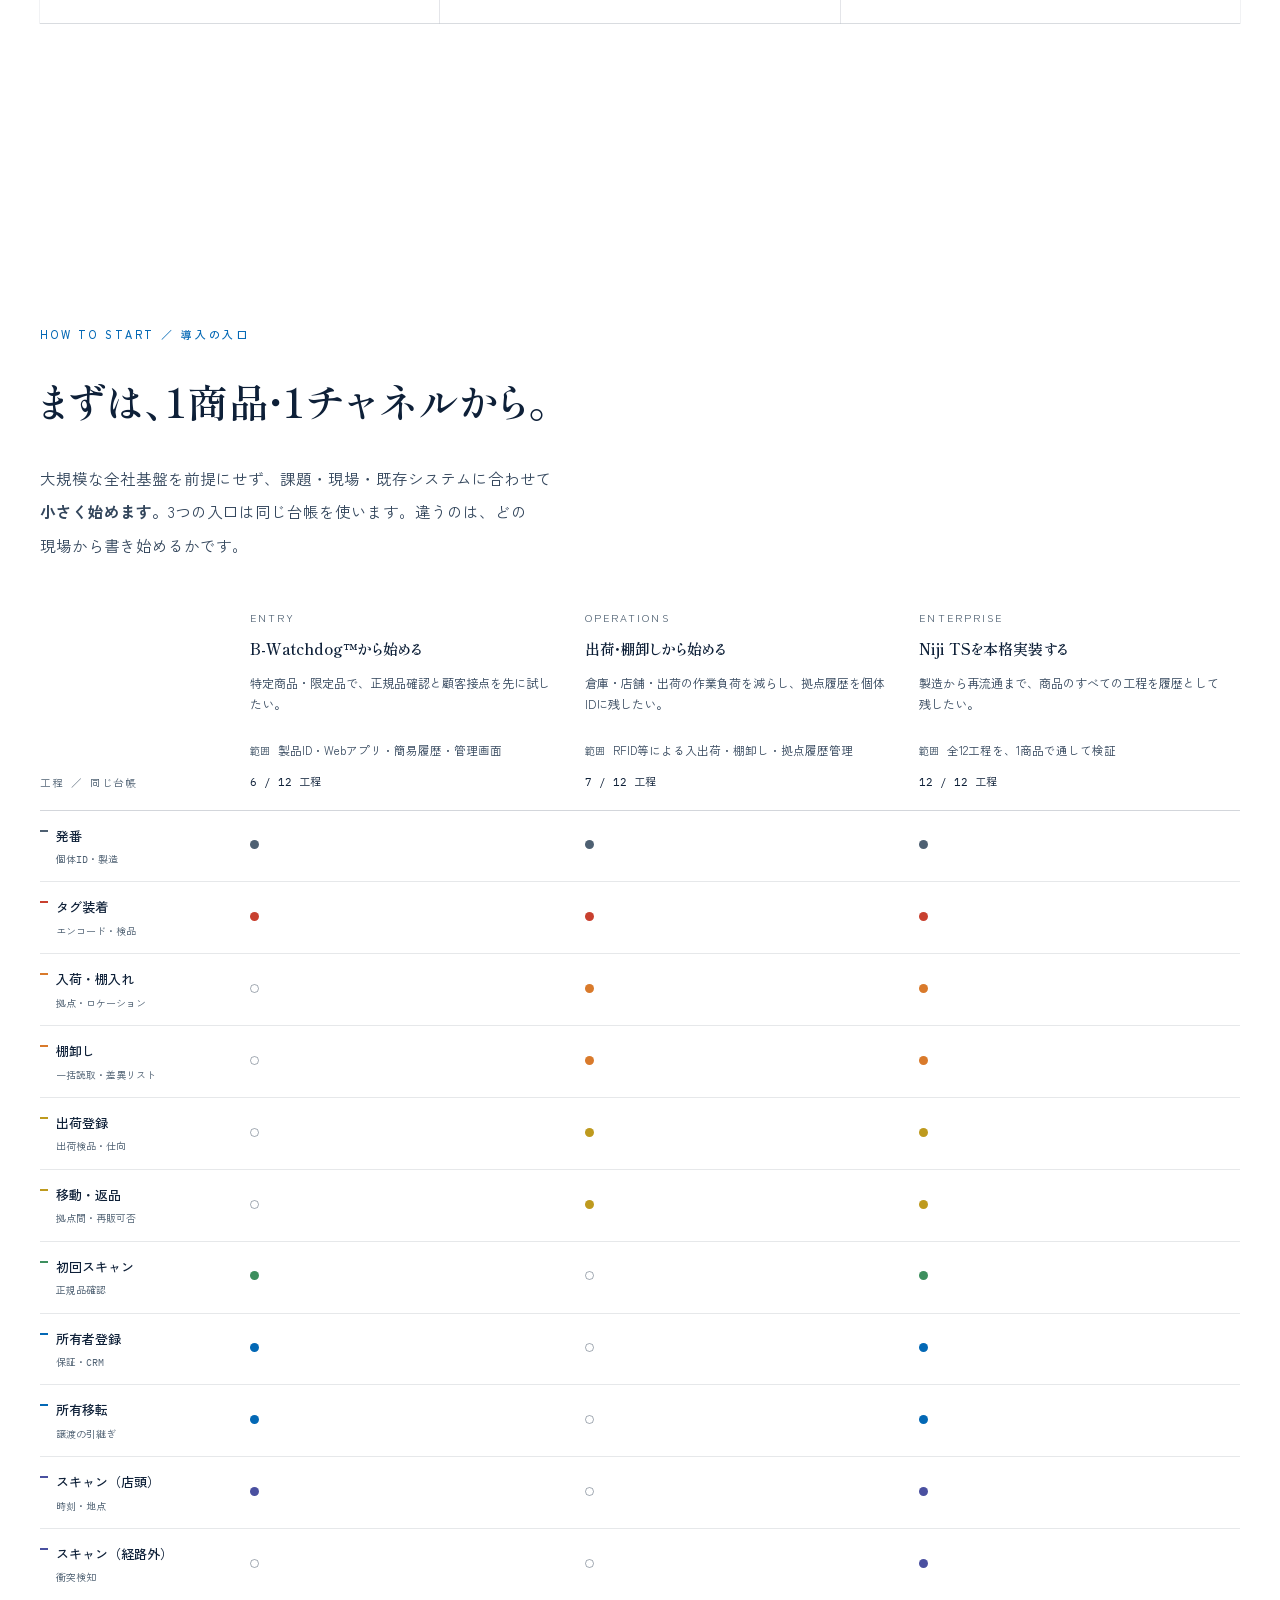
==== commit 373e71e6: "リンクの …/index.html を …/ に統一し、URL末尾に index.html が出ないようにする - products/brand-trust-platform/index.html →" ====
--- a/products/brand-trust-platform/index.html
+++ b/products/brand-trust-platform/index.html
@@ -828,8 +828,8 @@
 <div id="readbar" aria-hidden="true"></div>
 <header id="njSiteBar">
   <div class="in">
-    <a href="../../index.html" aria-label="株式会社虹 ホーム"><img src="../../assets/img/logo-niji.png" alt="Niji" width="56"></a>
-    <div class="bar-links"><a class="back" href="../../index.html#products">← PRODUCTS へ戻る</a><a class="back bar-contact" href="../../contact.html">お問い合わせ →</a></div>
+    <a href="../../" aria-label="株式会社虹 ホーム"><img src="../../assets/img/logo-niji.png" alt="Niji" width="56"></a>
+    <div class="bar-links"><a class="back" href="../../#products">← PRODUCTS へ戻る</a><a class="back bar-contact" href="../../contact.html">お問い合わせ →</a></div>
   </div>
 </header>
 
@@ -3242,12 +3242,12 @@
     </div>
     <div class="navs">
       <nav aria-label="サイトマップ">
-        <a href="../../index.html#services">Service</a>
-        <a href="../../index.html#solutions">Solutions</a>
-        <a href="../../index.html#products">Products</a>
-        <a href="../../index.html#fields">Fields</a>
-        <a href="../../index.html#approach">Approach</a>
-        <a href="../../index.html#news">News</a>
+        <a href="../../#services">Service</a>
+        <a href="../../#solutions">Solutions</a>
+        <a href="../../#products">Products</a>
+        <a href="../../#fields">Fields</a>
+        <a href="../../#approach">Approach</a>
+        <a href="../../#news">News</a>
       </nav>
       <nav aria-label="会社情報">
         <a href="../../company.html">Company</a>
